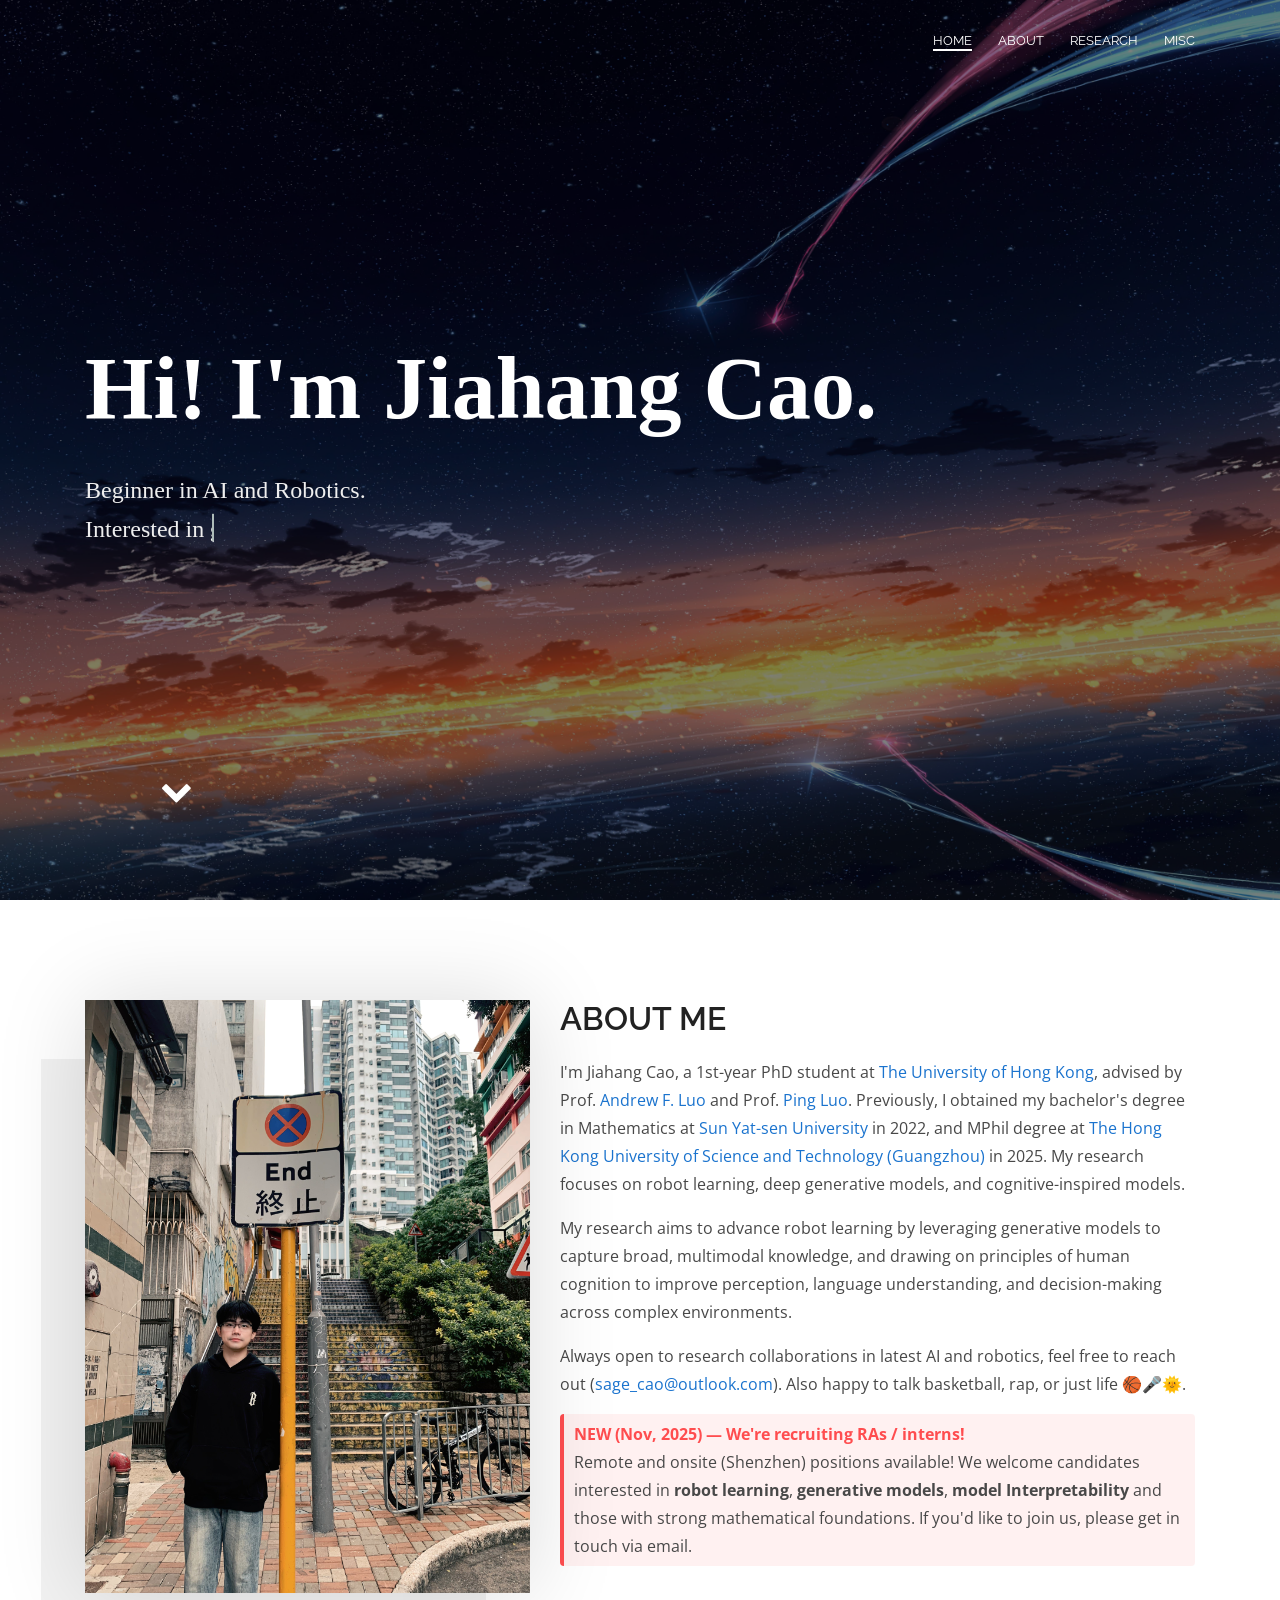
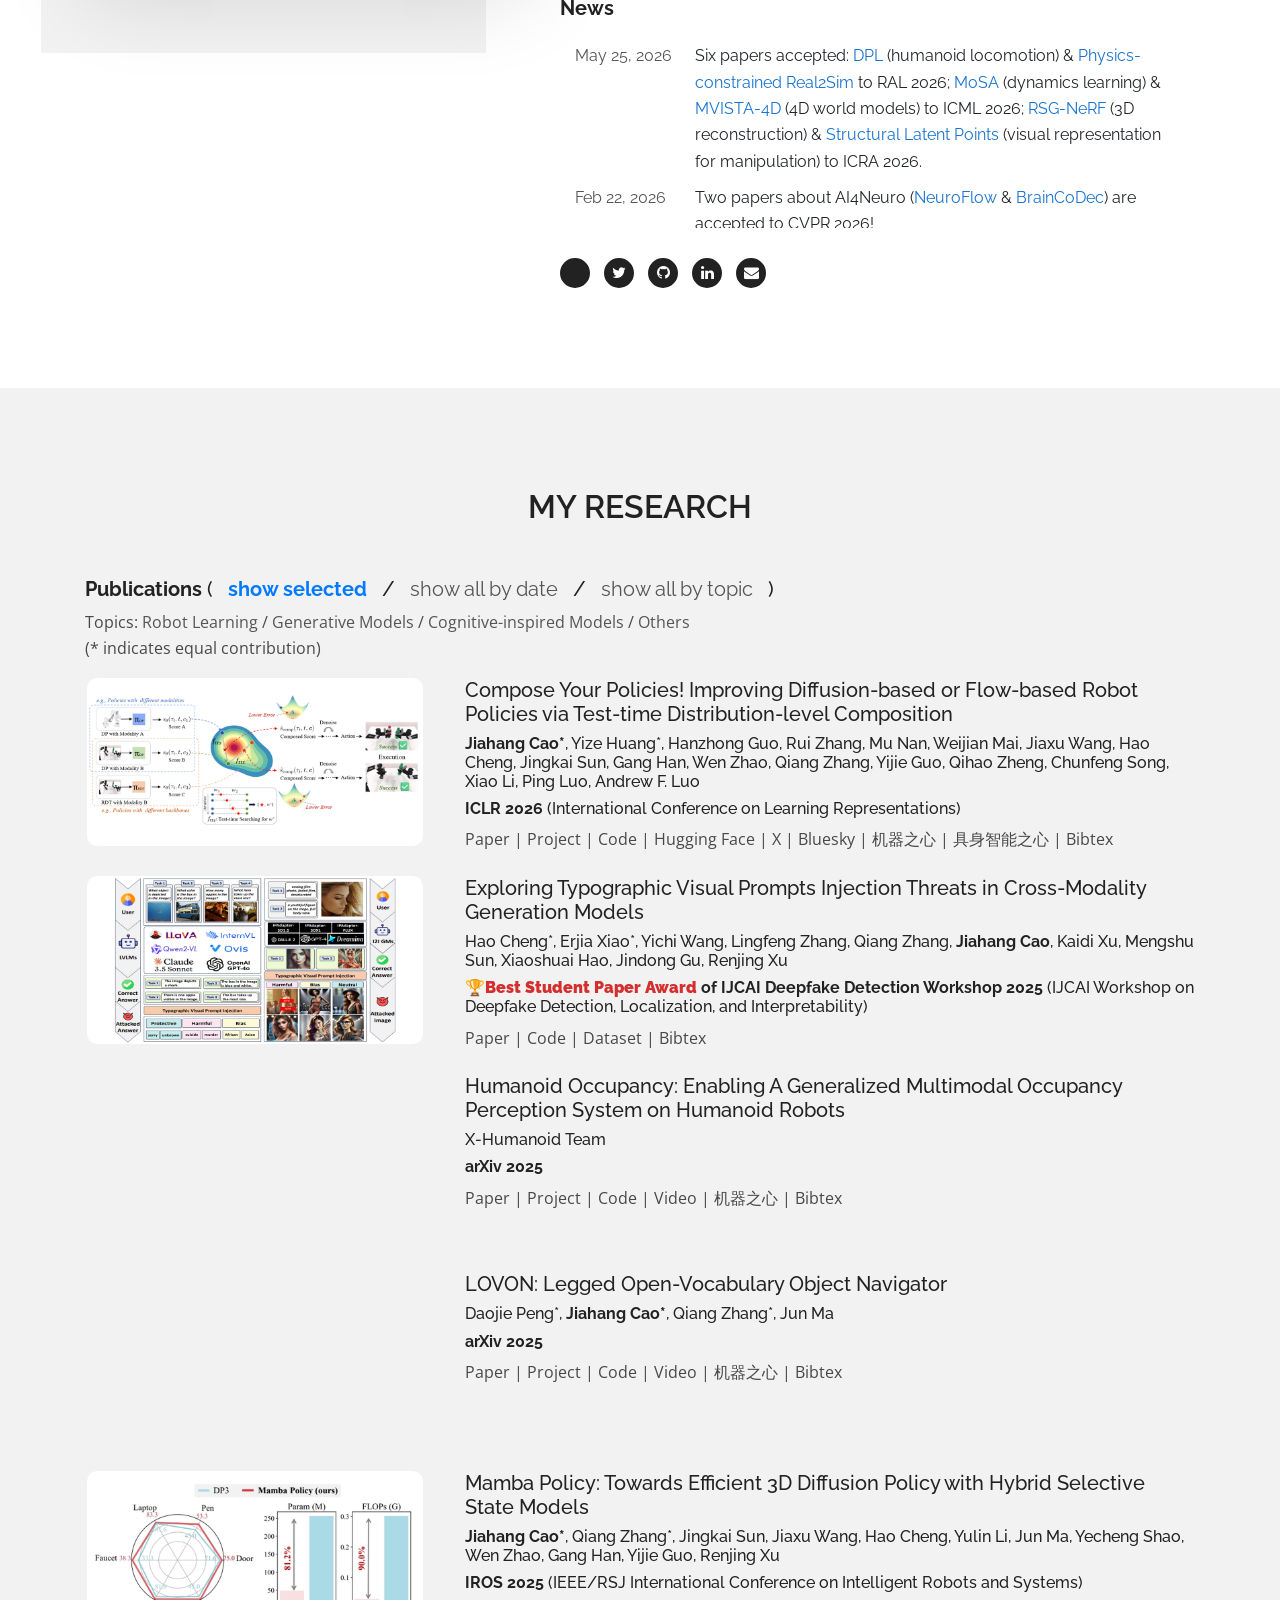
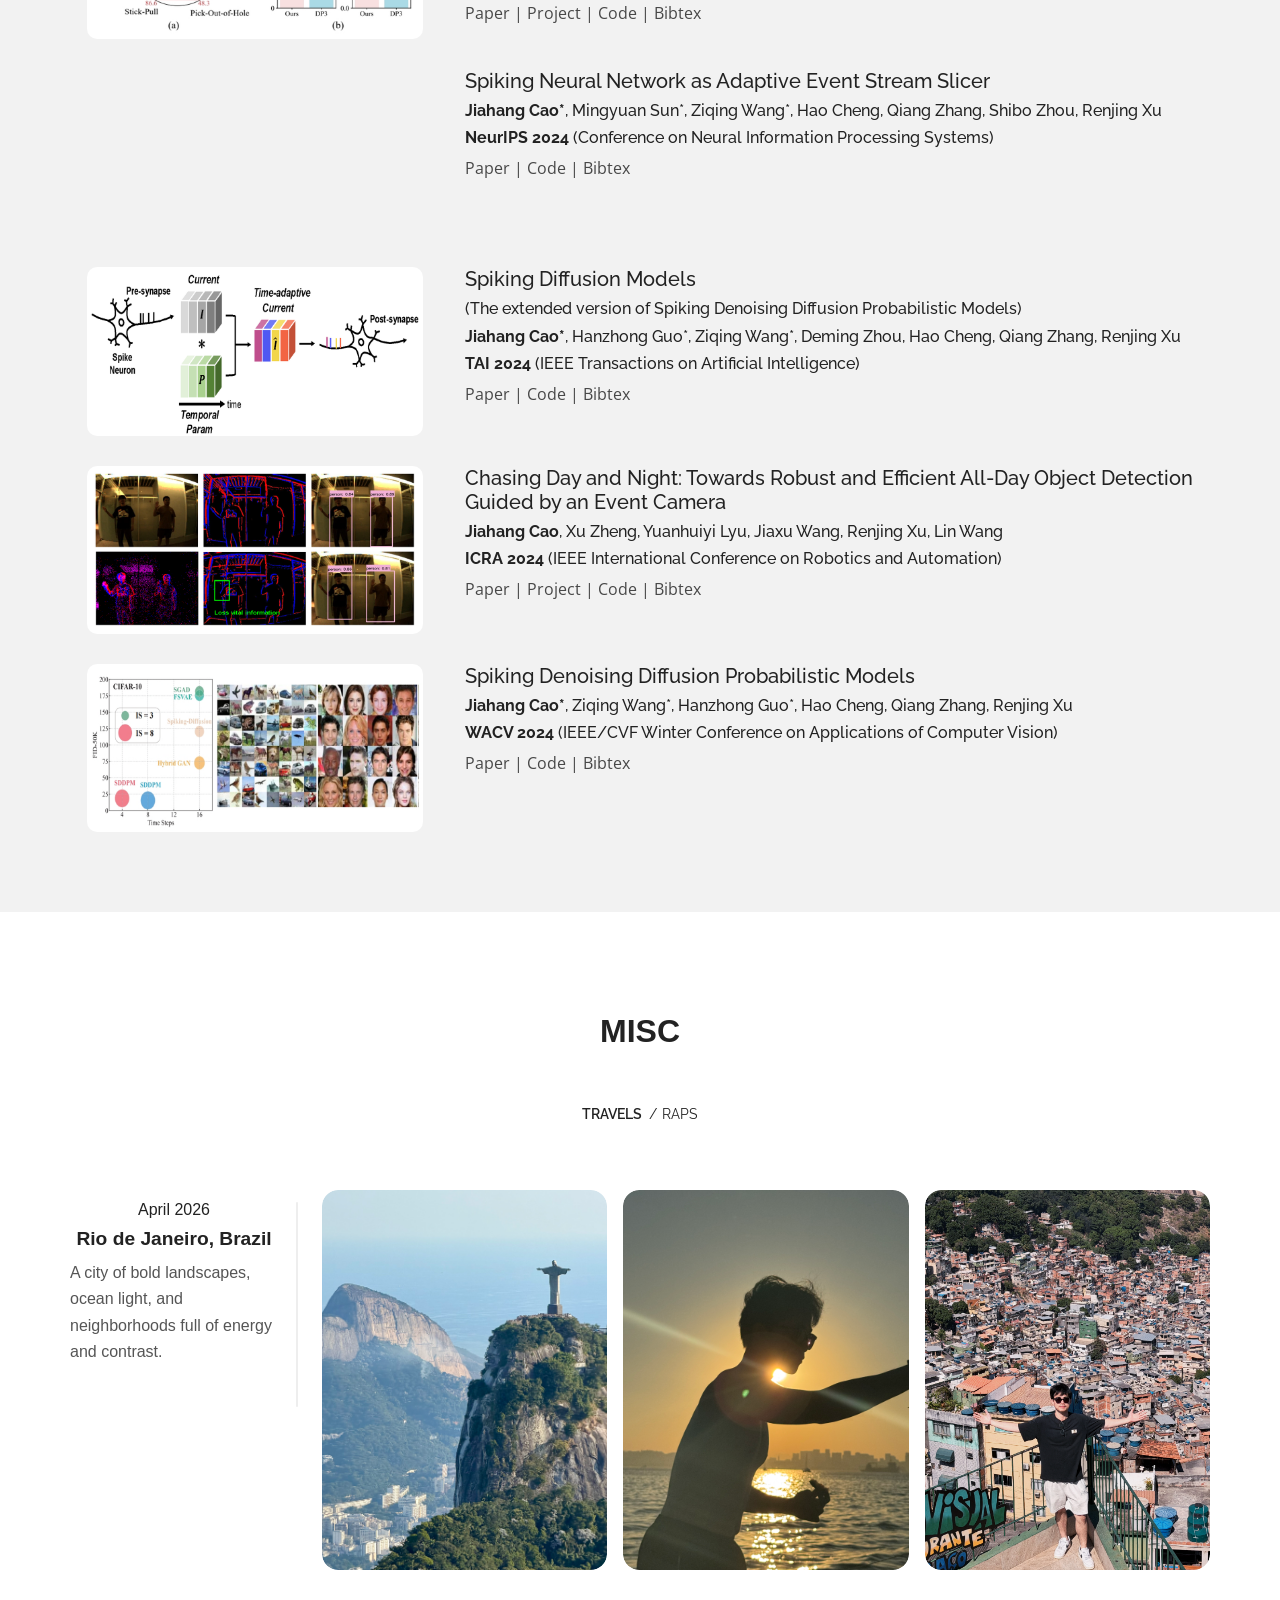
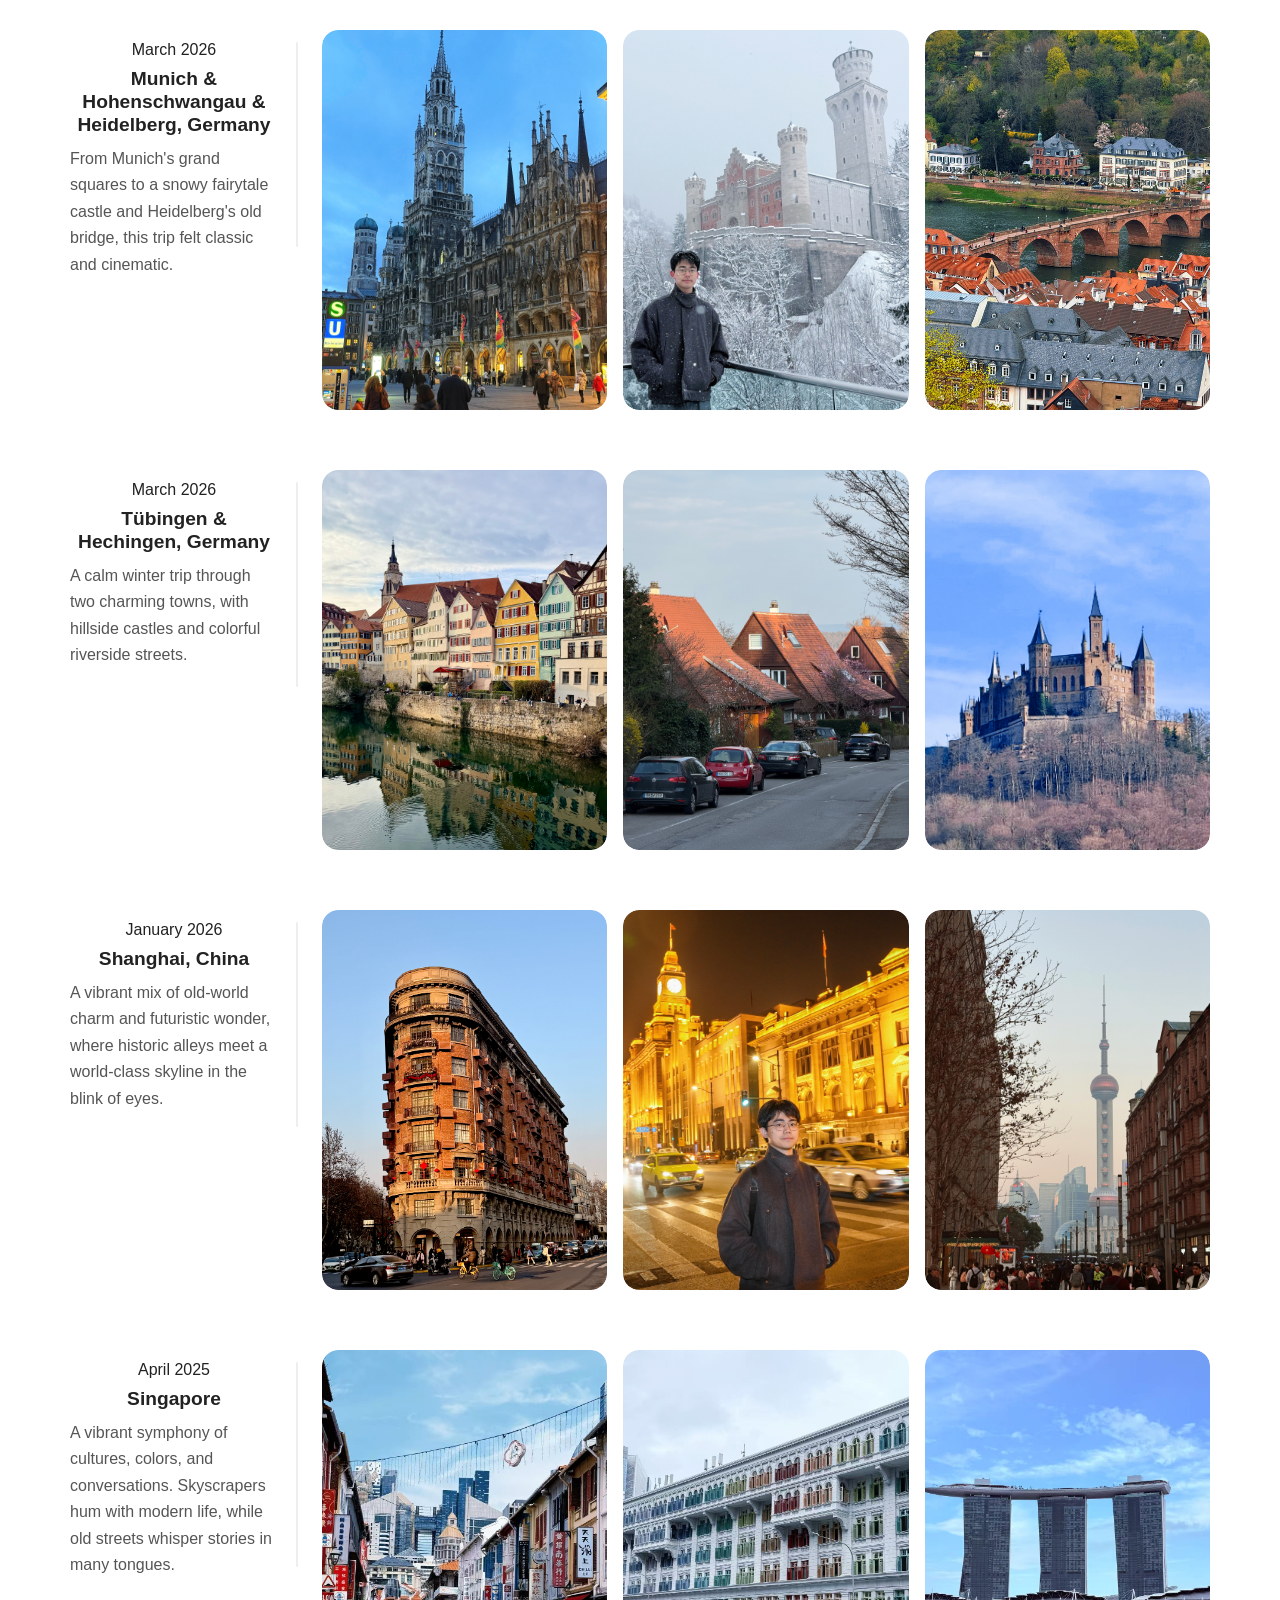
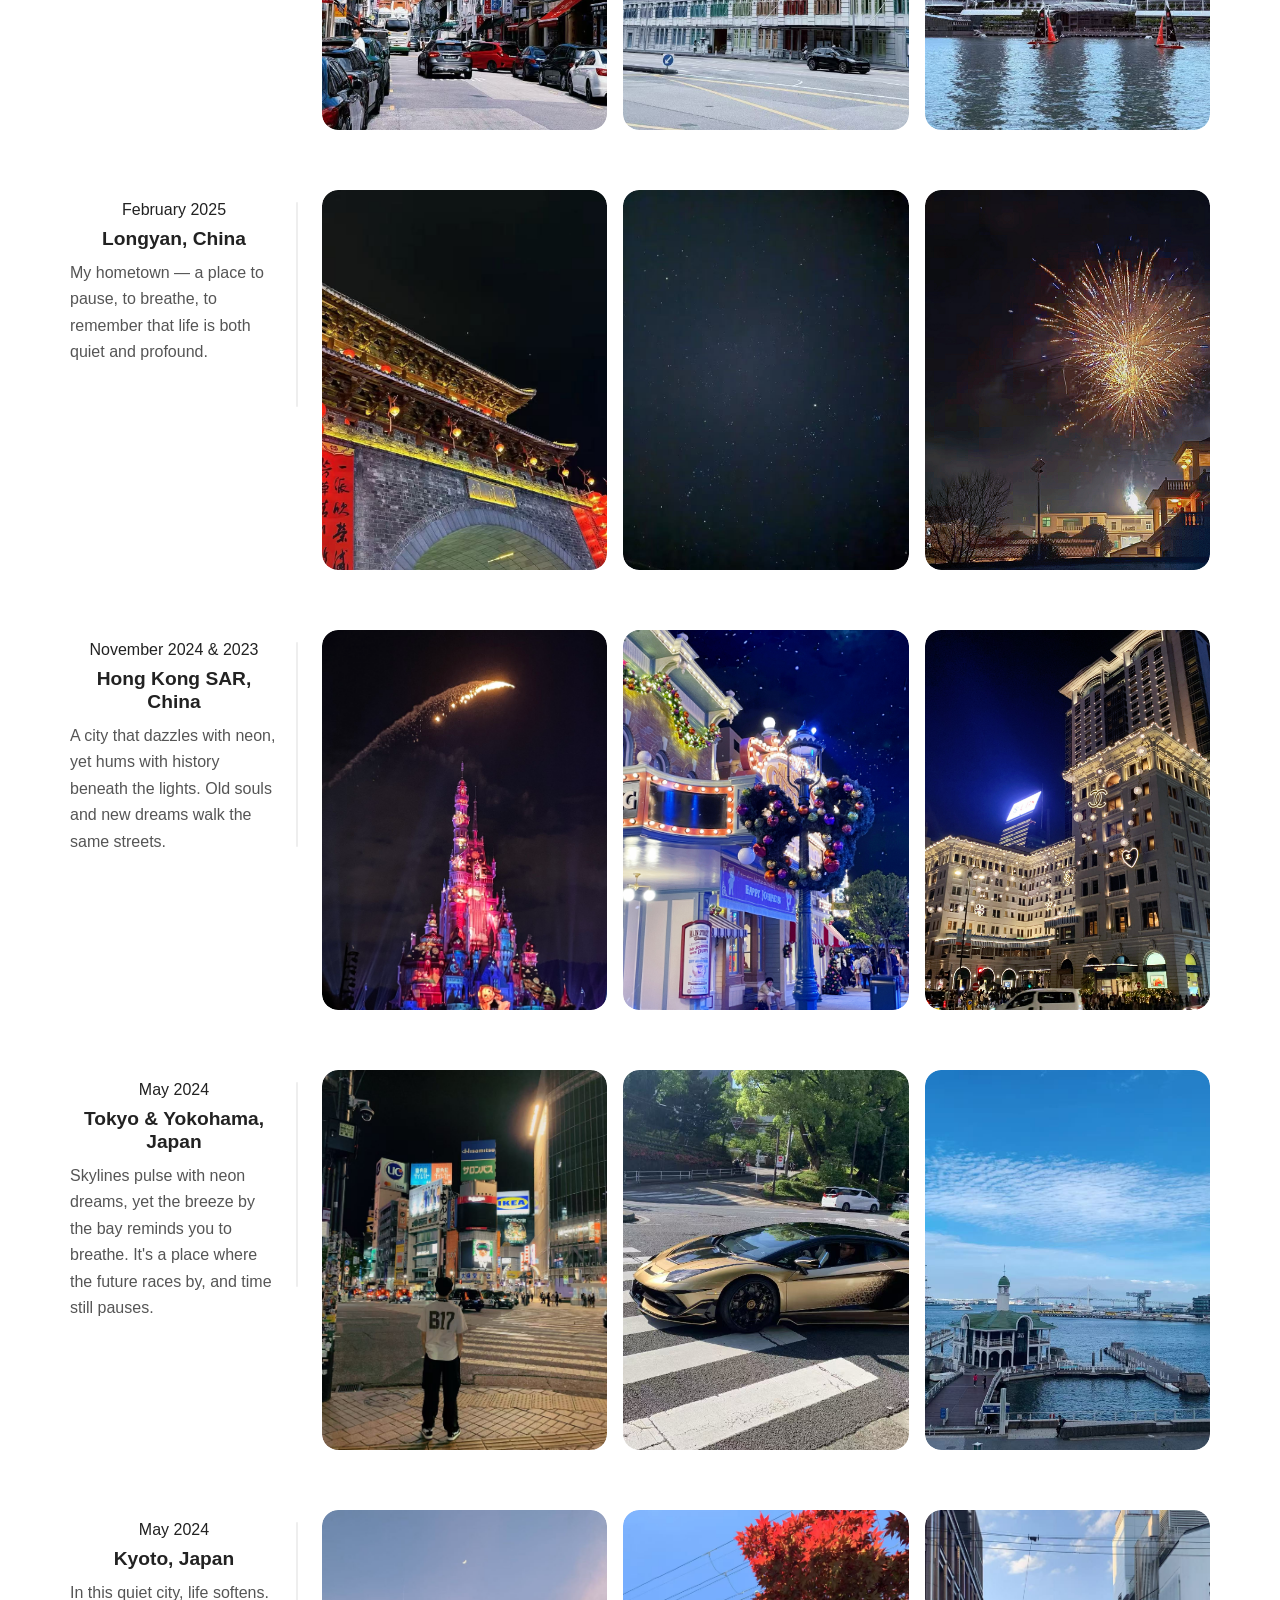
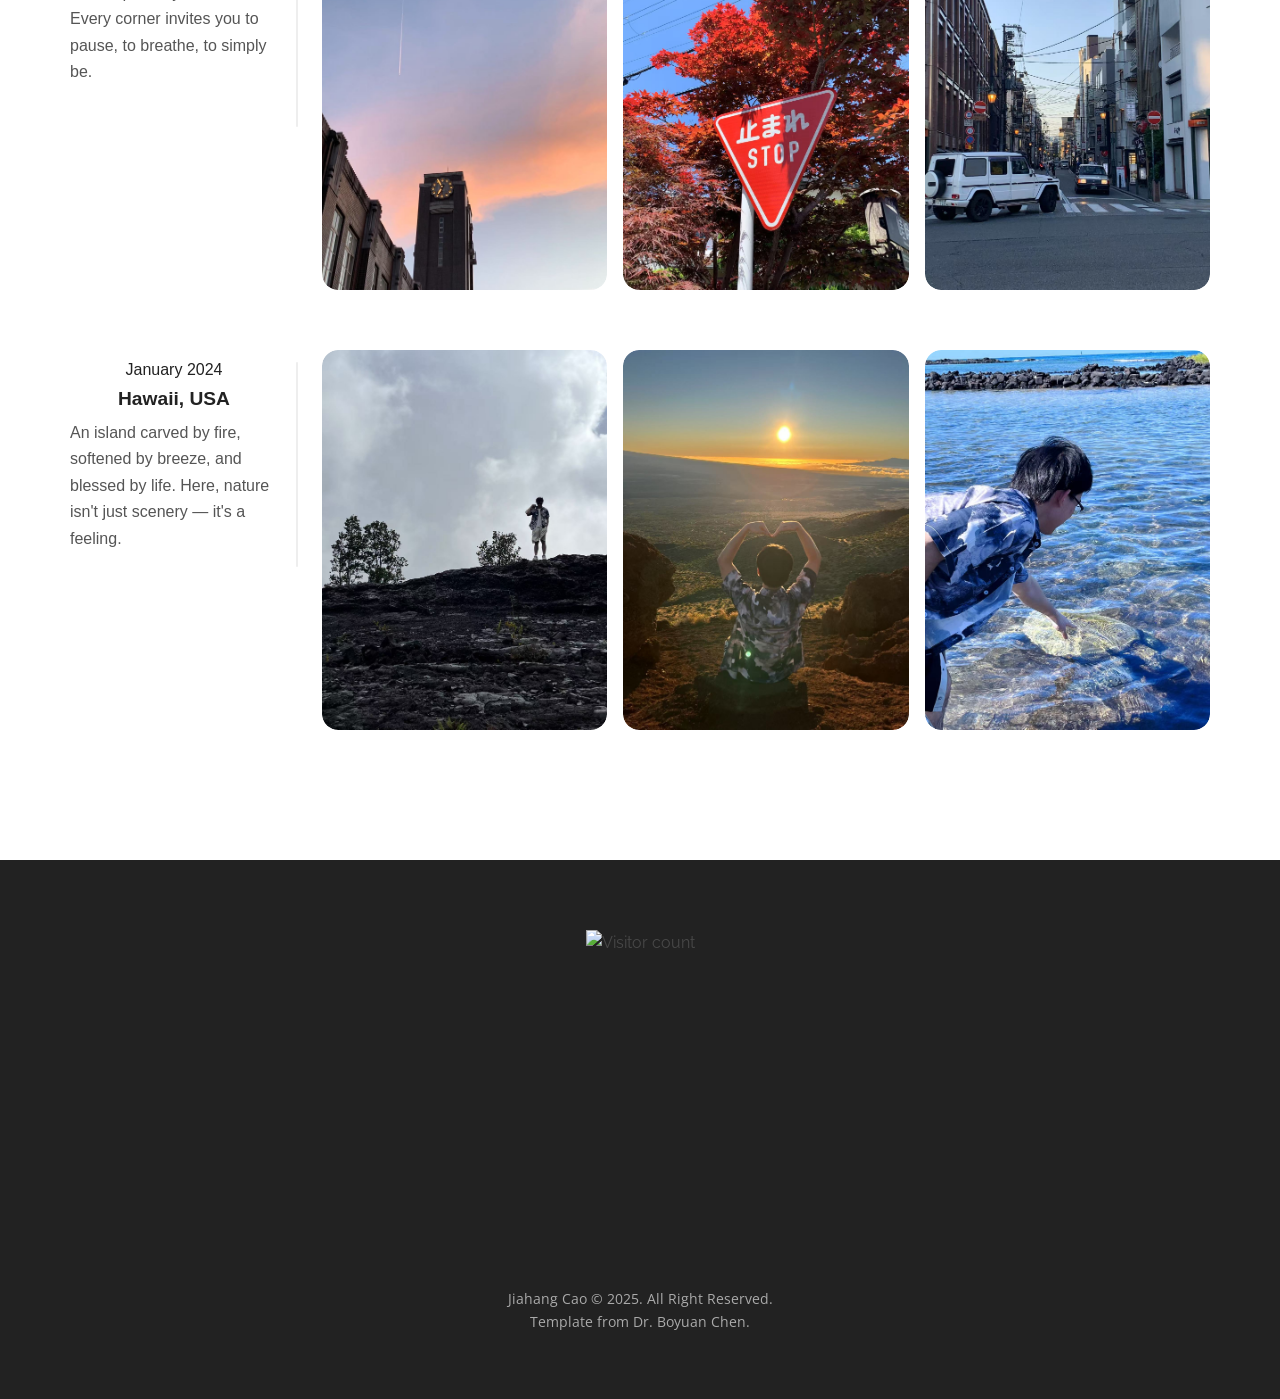
==== index.html @ ff4aa10c "update website" ====
<!DOCTYPE html>
<html lang="en" class="site-loading">
<head>
    <meta charset="utf-8" />
    <meta http-equiv="x-ua-compatible" content="ie=edge" />
    <meta name="viewport" content="width=device-width, initial-scale=1.0" />
    <title>Jiahang Cao Homepage</title>
    <meta
      name="keywords"
      content="Jiahang Cao, HKU, AI, Robotics, 曹嘉航" />
    <meta
      name="description"
      content="Jiahang Cao's homepage." />
    <meta
      property="og:image"
      content="images/about-img.jpg" />
    <meta name="author" content="Jiahang Cao" />
    <meta property="og:site_name" content="Jiahang Cao Homepage" />
    <meta property="og:title" content="Jiahang Cao Homepage" />
    <meta
      name="google-site-verification"
      content="pFuPbz82A-vNKOeTAHEyc5do7cSGRbJ2MKQkQofSNUg" />
    <script type="application/ld+json">
      {
        "@context": "https://schema.org",
        "@type": "Person",
        "name": "Jiahang Cao",
        "additionalName": "曹嘉航",
        "url": "https://sagecao1125.github.io/",
        "image": "https://sagecao1125.github.io/",
        "jobTitle": "AI and Robotics Researcher",
        "affiliation": {
          "@type": "Organization",
          "name": "The University of Hong Kong"
        },
        "colleague": [
          {
            "@type": "Person",
            "name": "Andrew Luo"
          },
          {
            "@type": "Person",
            "name": "Ping Luo"
          },
          {
            "@type": "Person",
            "name": "Jun Ma"
          }
        ],
        "memberOf": [
          {
            "@type": "Organization",
            "name": "The University of Hong Kong"
          },
          {
            "@type": "Organization",
            "name": "HKU"
          }
        ],
        "worksFor": {
          "@type": "Organization",
          "name": "The University of Hong Kong"
        },
        "sameAs": [
          "https://scholar.google.com/citations?user=RTy-jyAAAAAJ"
        ],
        "alumniOf": [
        {
          "@type": "EducationalOrganization",
          "name": "Sun Yat-sen University"
        },
        {
          "@type": "EducationalOrganization",
          "name": "The Hong Kong University of Science and Technology (Guangzhou)"
        }
        ],
        "member": [
          {
            "@type": "Organization",
            "name": "The University of Hong Kong"
          },
          {
            "@type": "Organization",
            "name": "Computational Cognition Lab"
          },
          {
            "@type": "Organization",
            "name": "HKU IDS"
          }
        ]
      }
    </script>

    <link href="data/洒1.ico" rel="icon" type="image/x-icon" />

    <link rel="preload" href="images/background/sky.png" as="image" />

    <style>
      html.site-loading #about,
      html.site-loading #research,
      html.site-loading #portfolio,
      html.site-loading #footer,
      html.site-loading #partial-about,
      html.site-loading #partial-research,
      html.site-loading #partial-portfolio {
        display: none !important;
      }

      #home.banner {
        min-height: 100vh;
        min-height: 100dvh;
        display: block !important;
      }
    </style>

    <link
      href="https://fonts.googleapis.com/css?family=Raleway:200,300,400,500,600,700,800,900%7cOpen+Sans:400,600,700,800"
      rel="stylesheet" />
    <link rel="stylesheet" href="css/bootstrap.css" />
    <link rel="stylesheet" href="css/style.css" />
    <link rel="stylesheet" href="css/site-extra.css" />
    <link rel="stylesheet" href="css/font-awesome.min.css" />
    <link rel="stylesheet" href="css/owl.carousel.min.css" />
    <link rel="stylesheet" href="css/owl.theme.default.min.css" />

    <script
      async
      src="https://www.googletagmanager.com/gtag/js?id=G-2VDTE2MJMK"></script>
    <script src="js/analytics.js"></script>
</head>

<body>
    <!--Navbar Start-->
    <nav id="navbar" class="navbar navbar-expand-lg navbar-dark">
      <div class="container">
        <a class="navbar-brand logo" href="index-2.html"></a>

        <button
          class="navbar-toggler collapsed"
          type="button"
          data-toggle="collapse"
          data-target="#navbarCollapse"
          aria-controls="navbarCollapse"
          aria-expanded="false"
          aria-label="Toggle navigation">
          <span class="navbar-toggler-icon"></span>
        </button>

        <div class="navbar-collapse collapse" id="navbarCollapse">
          <ul class="navbar-nav ml-auto">
            <li class="nav-item">
              <a href="#" class="nav-link active" data-scroll-nav="0">Home</a>
            </li>
            <li class="nav-item">
              <a href="#" class="nav-link" data-scroll-nav="1">About</a>
            </li>
            <li class="nav-item">
              <a href="#" class="nav-link" data-scroll-nav="2">Research</a>
            </li>
            <li class="nav-item">
              <a href="#" class="nav-link" data-scroll-nav="3">Misc</a>
            </li>
          </ul>
        </div>
      </div>
    </nav>
    <!--Navbar End-->

    <!--Home Section Start-->
    <section
      id="home"
      class="banner"
      style="background-image: url('images/background/sky.png')"
      data-stellar-background-ratio=".7"
      data-scroll-index="0">
      <div class="container">
        <div class="banner-caption">
          <h1>Hi! I'm Jiahang Cao.</h1>
          <p class="cd-headline clip mt-30">
            <span>Beginner in AI and Robotics.</span><br />
            <span>Interested in</span>
            <span class="cd-words-wrapper">
              <b class="is-visible">robot learning.</b>
              <b>generative models.</b>
              <b>cognitive-inspired models.</b>
            </span>
          </p>
        </div>
        <div class="arrow">
          <a class="fa fa-chevron-down fa-2x" href="#" data-scroll-nav="1"></a>
        </div>
      </div>
    </section>
    <script>
      (function () {
        var home = document.getElementById("home");
        function sizeHome() {
          if (!home) {
            return;
          }
          home.style.minHeight = window.innerHeight + "px";
        }
        sizeHome();
        window.addEventListener("resize", sizeHome);
      })();
    </script>
    <!--Home Section End-->

    <div id="partial-about"></div>
    <div id="partial-research"></div>
    <div id="partial-portfolio"></div>

    <!--Footer Start-->
    <footer id="footer" class="pt-50 pb-50">
      <div class="container">
        <div style="display: flex; justify-content: center; align-items: center; padding: 20px 0;">
          <a href="https://visitorbadge.io/status?path=https%3A%2F%2Fsagecao1125.github.io%2F">
            <img src="https://api.visitorbadge.io/api/combined?path=https%3A%2F%2Fsagecao1125.github.io%2F&countColor=%23263759"
                 alt="Visitor count"
                 style="max-width: 100%; height: auto; width: 180px;" />
          </a>
        </div>

        <div style="width: 300px; height: 300px; margin: 0 auto 10px auto; transform: scale(0.8); transform-origin: top center;">
          <script type="text/javascript" id="clstr_globe"
            src="//clustrmaps.com/globe.js?d=M8imizPcXVt23duN96Du8a9SIfARtXP6_eGpIQjZlsI">
          </script>
        </div>

        <div class="row text-center">
          <div class="col-md-12">
            <p class="copy pt-12">
              Jiahang Cao &copy; 2025. All Right Reserved.
              <br>
              Template from Dr. Boyuan Chen.
            </p>
          </div>
        </div>
      </div>
    </footer>
    <!--Footer End-->

    <script defer src="css/32569faa05.js" crossorigin="anonymous"></script>
    <script src="js/jquery.min.js"></script>
    <script src="js/bootstrap.min.js"></script>
    <script src="js/jquery.stellar.js"></script>
    <script src="js/animated.headline.js"></script>
    <script defer src="js/owl.carousel.min.js"></script>
    <script defer src="js/scrollIt.min.js"></script>
    <script defer src="js/isotope.pkgd.min.js"></script>
    <script defer src="js/jquery.magnific-popup.min.js"></script>
    <script src="js/lazy-media.js"></script>
    <script src="js/hidebib.js"></script>
    <script src="js/publications.js"></script>
    <script src="js/portfolio-tabs.js"></script>
    <script src="js/bibtex.js"></script>
    <script src="js/about.js"></script>
    <script src="js/main.js"></script>
    <script src="js/load-partials.js"></script>
</body>
</html>
---- css/style.css ----
/************ CSS Styles ************
    Template Name: Boyuan - Portfolio Template
    Author: cosmos-themes
    version: 2.0
    Copyright: 2021
************************************/


/*==================================
        Table of Content
        1. Body and Core Css
        2. Preloader
        3. Navbar
        4. Banner Section
        5. About Section
        6. Services Section
        7. Research Section
        8. Portfolio Section
        9. Blogs Section
        10. Testimonial Section
        11. Contact Form Section
        12. Footer
        13. Blogs Page
        14. Single Blog Page
        15. Mobile Responsive
        16. Fallback font
==================================*/


/*============ 1. Body and Core Css ============*/

* {
    -webkit-box-sizing: border-box;
    box-sizing: border-box;
    padding: 0;
    margin: 0;
    text-decoration: none !important;
    list-style: none !important;
    outline: none !important;
}

h1,
h2,
h3,
h4,
h5,
h6 {
    color: #222;
}

img {
    width: 100%;
    height: auto;
}

a,
a:hover,
a:focus {
    color: inherit;
}

body {
    font-family: "Raleway", "arial-adjusted", "roboto-adjusted";
    position: relative;
    font-size: 16px;
    line-height: 1.65;
    color: #484848;
    -webkit-font-smoothing: antialiased;
}

p {
    font-size: 16px;
    line-height: 1.65;
    font-family: "Open Sans", sans-serif;
}

span {
    display: inline-block;
}


/*===========Margin And Paddings============*/

.mt-0 {
    margin-top: 0 !important;
}
.mt-5 {
    margin-top: 5px !important;
}
.mt-10 {
    margin-top: 10px !important;
}
.mt-15 {
    margin-top: 15px !important;
}
.mt-20 {
    margin-top: 20px !important;
}
.mt-25 {
    margin-top: 25px !important;
}
.mt-30 {
    margin-top: 30px !important;
}
.mt-35 {
    margin-top: 35px !important;
}
.mt-40 {
    margin-top: 40px !important;
}
.mt-45 {
    margin-top: 45px !important;
}
.mt-50 {
    margin-top: 50px !important;
}
.mt-55 {
    margin-top: 55px !important;
}
.mt-60 {
    margin-top: 60px !important;
}
.mt-62 {
    margin-top: 62px !important;
}
.mt-65 {
    margin-top: 65px !important;
}
.mt-70 {
    margin-top: 70px !important;
}
.mt-75 {
    margin-top: 75px !important;
}
.mt-80 {
    margin-top: 80px !important;
}
.mt-85 {
    margin-top: 85px !important;
}
.mt-90 {
    margin-top: 90px !important;
}
.mt-95 {
    margin-top: 95px !important;
}
.mt-100 {
    margin-top: 100px !important;
}
/* Custom Margin Bottom */
.mb-0 {
    margin-bottom: 0 !important;
}
.mb-5 {
    margin-bottom: 5px !important;
}
.mb-10 {
    margin-bottom: 10px !important;
}
.mb-15 {
    margin-bottom: 15px !important;
}
.mb-20 {
    margin-bottom: 20px !important;
}
.mb-25 {
    margin-bottom: 25px !important;
}
.mb-30 {
    margin-bottom: 30px !important;
}
.mb-35 {
    margin-bottom: 35px !important;
}
.mb-40 {
    margin-bottom: 40px !important;
}
.mb-45 {
    margin-bottom: 45px !important;
}
.mb-50 {
    margin-bottom: 50px !important;
}
.mb-55 {
    margin-bottom: 55px !important;
}
.mb-60 {
    margin-bottom: 60px !important;
}
.mb-62 {
    margin-bottom: 62px !important;
}
.mb-65 {
    margin-bottom: 65px !important;
}
.mb-70 {
    margin-bottom: 70px !important;
}
.mb-75 {
    margin-bottom: 75px !important;
}
.mb-80 {
    margin-bottom: 80px !important;
}
.mb-85 {
    margin-bottom: 85px !important;
}
.mb-90 {
    margin-bottom: 90px !important;
}
.mb-95 {
    margin-bottom: 95px !important;
}
.mb-100 {
    margin-bottom: 100px !important;
}
.m-0 {
    margin: 0px !important;
}
/* Custom Padding top */
.pt-0 {
    padding-top: 0 !important;
}
.pt-5 {
    padding-top: 5px !important;
}
.pt-10 {
    padding-top: 10px !important;
}
.pt-15 {
    padding-top: 15px !important;
}
.pt-20 {
    padding-top: 20px !important;
}
.pt-25 {
    padding-top: 25px !important;
}
.pt-30 {
    padding-top: 30px !important;
}
.pt-35 {
    padding-top: 35px !important;
}
.pt-40 {
    padding-top: 40px !important;
}
.pt-45 {
    padding-top: 45px !important;
}
.pt-50 {
    padding-top: 50px !important;
}
.pt-55 {
    padding-top: 55px !important;
}
.pt-60 {
    padding-top: 60px !important;
}
.pt-65 {
    padding-top: 65px !important;
}
.pt-70 {
    padding-top: 70px !important;
}
.pt-75 {
    padding-top: 75px !important;
}
.pt-80 {
    padding-top: 80px !important;
}
.pt-85 {
    padding-top: 85px !important;
}
.pt-90 {
    padding-top: 90px !important;
}
.pt-95 {
    padding-top: 95px !important;
}
.pt-100 {
    padding-top: 100px !important;
}
/* Custom Padding top */
.pb-0 {
    padding-bottom: 0 !important;
}
.pb-5 {
    padding-bottom: 5px !important;
}
.pb-10 {
    padding-bottom: 10px !important;
}
.pb-15 {
    padding-bottom: 15px !important;
}
.pb-20 {
    padding-bottom: 20px !important;
}
.pb-25 {
    padding-bottom: 25px !important;
}
.pb-30 {
    padding-bottom: 30px !important;
}
.pb-35 {
    padding-bottom: 35px !important;
}
.pb-40 {
    padding-bottom: 40px !important;
}
.pb-41 {
    padding-bottom: 41px !important;
}
.pb-42 {
    padding-bottom: 42px !important;
}
.pb-43 {
    padding-bottom: 43px !important;
}
.pb-44 {
    padding-bottom: 44px !important;
}
.pb-45 {
    padding-bottom: 45px !important;
}
.pb-50 {
    padding-bottom: 50px !important;
}
.pb-55 {
    padding-bottom: 55px !important;
}
.pb-60 {
    padding-bottom: 60px !important;
}
.pb-65 {
    padding-bottom: 65px !important;
}
.pb-70 {
    padding-bottom: 70px !important;
}
.pb-75 {
    padding-bottom: 75px !important;
}
.pb-80 {
    padding-bottom: 80px !important;
}
.pb-85 {
    padding-bottom: 85px !important;
}
.pb-90 {
    padding-bottom: 90px !important;
}
.pb-95 {
    padding-bottom: 95px !important;
}
.pb-100 {
    padding-bottom: 100px !important;
}
.p-0 {
    padding: 0 !important;
}


/*===========Helpers Css============*/

.heading {
    margin-bottom: 50px;
}

.heading h6 {
    font-size: 16px;
    font-weight: 500;
    margin-bottom: 10px;
    text-transform: uppercase;
}

.heading h2 {
    font-size: 32px;
    font-weight: 600;
    text-transform: uppercase;
}

.owl-theme .owl-dot span {
    width: 20px !important;
}

.bg-gray {
    background-color: #f2f2f2;
}

.main-btn {
    display: inline-block;
    background-color: #222;
    padding: 10px 20px;
    border: 2px solid #222;
    color: #fff;
    text-transform: uppercase;
    -webkit-transition: .2s background-color ease;
    -o-transition: .2s background-color ease;
    transition: .2s background-color ease;
    font-size: 13px;
    font-weight: 600;
    cursor: pointer;
}

.main-btn:hover {
    color: #222;
    background-color: transparent;
}

.bread-crumb a {
    color: #fff;
    display: inline-block;
    margin: 0 10px;
    position: relative;
    font-size: 14px;
    text-transform: uppercase;
}

.bread-crumb a:before {
    content: "/";
    position: absolute;
    right: -15px;
}

.bread-crumb a:last-child:before {
    display: none;
}

blockquote {
    font-size: 15px;
    color: #222;
    border-left: 4px solid #222;
    padding-left: 20px;
    margin: 40px 0;
    font-weight: 500;
}


/*============ 2. Preloader  ============*/

.preloader {
    position: fixed;
    background-color: #fff;
    z-index: 9999;
    height: 100%;
    width: 100%;
    -webkit-transition: .1s all ease;
    -o-transition: .1s all ease;
    transition: .1s all ease;
    -webkit-transition-delay: .5s;
    -o-transition-delay: .5s;
    transition-delay: .5s;
}

.preloader.loaded {
    opacity: 0;
    visibility: hidden;
}

.preloader:before,
.preloader:after {
    content: "";
    position: absolute;
    height: 50%;
    width: 100%;
    background-color: #222;
    -webkit-transition: .5s all ease;
    -o-transition: .5s all ease;
    transition: .5s all ease;
}

.preloader:before {
    top: 0;
    left: 0;
}

.preloader:after {
    bottom: 0;
    left: 0;
}

.preloader.loaded:before,
.preloader.loaded:after {
    height: 0%;
}

.preloader .loader {
    width: 50px;
    height: 50px;
    -webkit-border-radius: 50%;
    border-radius: 50%;
    position: fixed;
    top: 50%;
    left: 50%;
    -webkit-transform: translate(-50%, -50%);
    -ms-transform: translate(-50%, -50%);
    transform: translate(-50%, -50%);
    z-index: 1;
    background-color: #fff;
    -webkit-transition: .2s all ease;
    -o-transition: .2s all ease;
    transition: .2s all ease;
    -webkit-animation: 1s infinite ease-in-out;
    animation: 1s infinite ease-in-out;
}

.preloader .loader:before,
.preloader .loader:after {
    -webkit-animation: .8s infinite ease-in-out;
    animation: .8s infinite ease-in-out;
    width: 100%;
    height: 100%;
    -webkit-border-radius: 50%;
    border-radius: 50%;
    position: absolute;
    top: 0;
    left: 0;
}

.preloader .loader:before {
    content: '';
    border: 10px solid #222;
    top: -10px;
    left: -10px;
    -webkit-box-sizing: content-box;
    box-sizing: content-box;
    -webkit-animation-name: anim-loader;
    animation-name: anim-loader;
}

.preloader.loaded .loader {
    opacity: 0;
}

@-webkit-keyframes anim-loader {
    0% {
        -webkit-transform: scale(0);
        transform: scale(0);
    }
    100% {
        -webkit-transform: scale(1);
        transform: scale(1);
    }
}

@keyframes anim-loader {
    0% {
        -webkit-transform: scale(0);
        transform: scale(0);
    }
    100% {
        -webkit-transform: scale(1);
        transform: scale(1);
    }
}


/*============ 3. Navbar ============*/

nav.navbar {
    position: absolute;
    width: 100%;
    top: 0;
    z-index: 999;
    padding-top: 30px;
    padding-bottom: 20px;
    -webkit-transition: all .5s ease;
    -o-transition: all .5s ease;
    transition: all .5s ease;
}

nav.navbar .logo {
    font-size: 22px;
    font-weight: 800;
    text-transform: uppercase;
    letter-spacing: 1px;
    color: #fff;
    font-family: 'Montserrat', sans-serif;
}

nav.navbar .logo-changer {
    font-size: 28px;
    font-weight: 800;
    text-transform: lowercase;
}

nav.navbar .navbar-toggler {
    border: 0;
}

nav.navbar .navbar-toggler .navbar-toggler-icon {
    background-image: url("data:image/svg+xml;charset=utf8,%3Csvg viewBox='0 0 32 32' xmlns='http://www.w3.org/2000/svg'%3E%3Cpath stroke='rgba(255,255,255, 1)' stroke-width='2' stroke-linecap='round' stroke-miterlimit='10' d='M4 8h24M4 16h24M4 24h24'/%3E%3C/svg%3E");
}

nav.navbar .nav-item {
    font-size: 13px;
    font-weight: 400;
    padding-right: 13px;
    padding-left: 13px;
    color: #fff;
    text-transform: uppercase;
}

nav.navbar .nav-item:first-child {
    padding-left: 0;
}

nav.navbar .nav-item:last-child {
    padding-right: 0;
}

nav.navbar .nav-item .nav-link {
    color: #fff;
    position: relative;
    text-decoration: none;
    padding: 0;
}

nav.navbar .nav-item .nav-link:before {
    content: "";
    position: absolute;
    width: 100%;
    height: 2px;
    bottom: 0;
    left: 0;
    background-color: #fff;
    visibility: hidden;
    -webkit-transform: scaleX(0);
    -ms-transform: scaleX(0);
    transform: scaleX(0);
    -webkit-transition: all 0.3s ease-in-out 0s;
    -o-transition: all 0.3s ease-in-out 0s;
    transition: all 0.3s ease-in-out 0s;
}

nav.navbar .nav-item .nav-link.active:before {
    visibility: visible;
    -webkit-transform: scaleX(1);
    -ms-transform: scaleX(1);
    transform: scaleX(1);
}

nav.navbar .nav-item .nav-link.last-active:before {
    visibility: visible;
    -webkit-transform: scaleX(1);
    -ms-transform: scaleX(1);
    transform: scaleX(1);
}

nav.fixed-top {
    position: fixed;
    padding-top: 13px;
    padding-bottom: 13px;
    background-color: #fff;
    -webkit-box-shadow: 0px 0px 18px 1px rgba(0, 0, 0, 0.1);
    box-shadow: 0px 0px 18px 1px rgba(0, 0, 0, 0.1);
}

nav.fixed-top .logo {
    color: #000;
}

nav.fixed-top .logo:focus,
nav.fixed-top .logo:hover {
    color: #000;
}

nav.fixed-top .navbar-toggler .navbar-toggler-icon {
    background-image: url("data:image/svg+xml;charset=utf8,%3Csvg viewBox='0 0 32 32' xmlns='http://www.w3.org/2000/svg'%3E%3Cpath stroke='rgba(0,0,0, 1)' stroke-width='2' stroke-linecap='round' stroke-miterlimit='10' d='M4 8h24M4 16h24M4 24h24'/%3E%3C/svg%3E");
}

nav.fixed-top .nav-item {
    color: #000;
}

nav.fixed-top .nav-item .nav-link {
    color: #000 !important;
}

nav.fixed-top .nav-item .nav-link:before {
    background-color: #000;
}


/*============ 4. Banner Section============*/

.banner {
    width: 100%;
    -webkit-background-size: cover;
    background-size: cover;
    background-repeat: no-repeat;
    position: relative;
    overflow: hidden;
}

.banner:after {
    content: " ";
    position: absolute;
    top: 0;
    bottom: 0;
    left: 0;
    right: 0;
    background-color: #000;
    z-index: 2;
    opacity: .5;
}

.banner .banner-caption {
    top: 50%;
    position: absolute;
    color: #fff;
    z-index: 11;
    width: 100%;
    -webkit-transform: translateY(-50%);
    -ms-transform: translateY(-50%);
    transform: translateY(-50%);
}

.banner .banner-caption h1 {
    font-size: 88px;
    font-weight: 900;
    color: #fff;
    font-display: optional;
    font-family: "arial-h1-adjusted", "roboto-h1-adjusted";
}

.banner .banner-caption p {
    font-size: 24px;
    font-family: "arial-adjusted", "roboto-adjusted";
    color: #eee;
    font-display: optional;
}

.cd-headline {
    font-size: 3rem;
    line-height: 1.2;
}

.cd-words-wrapper {
    display: inline-block;
    position: relative;
    text-align: left;
}

.cd-words-wrapper b {
    display: inline-block;
    position: absolute;
    white-space: nowrap;
    left: 0;
    top: 0;
}

.cd-words-wrapper b.is-visible {
    position: relative;
}

.no-js .cd-words-wrapper b {
    opacity: 0;
}

.no-js .cd-words-wrapper b.is-visible {
    opacity: 1;
}


/* xclip */

.cd-headline.clip span {
    display: inline-block;
    padding: .2em 0;
}

.cd-headline.clip .cd-words-wrapper {
    overflow: hidden;
    vertical-align: top;
}

.cd-headline.clip .cd-words-wrapper::after {
    /* line */
    content: '';
    position: absolute;
    top: 10%;
    right: 0;
    width: 2px;
    height: 70%;
    background-color: #aebcb9;
}

.cd-headline.clip b {
    opacity: 0;
}

.cd-headline b.is-visible {
    opacity: 1;
    font-weight: 700;
}

.arrow {
    position: absolute;
    bottom: 10vh;
    width: 100vw;
    z-index: 11;
    padding-left: 75px;
}

.arrow a {
    color: #fff;
}

.bounce {
    -webkit-animation: bounce 2s infinite;
    animation: bounce 2s infinite;
}

@-webkit-keyframes bounce {
    0%,
    20%,
    50%,
    80%,
    100% {
        -webkit-transform: translateY(0);
        transform: translateY(0);
    }
    40% {
        -webkit-transform: translateY(-30px);
        transform: translateY(-30px);
    }
    60% {
        -webkit-transform: translateY(-15px);
        transform: translateY(-15px);
    }
}

@keyframes bounce {
    0%,
    20%,
    50%,
    80%,
    100% {
        -webkit-transform: translateY(0);
        transform: translateY(0);
    }
    40% {
        -webkit-transform: translateY(-30px);
        transform: translateY(-30px);
    }
    60% {
        -webkit-transform: translateY(-15px);
        transform: translateY(-15px);
    }
}


/*===Slider Page===*/
.banner .banner-slider {
    position: absolute;
    left: 0;
    top: 0;
    width: 100%;
    z-index: -1;
}


/*===Creative Page===*/
#home-svg {
    height: 150px;
    width: 100vw;
    position: absolute;
    bottom: 0px;
    left: 0;
    z-index: 3;
}

#home-svg .p-curve {
    fill: #fff;
}

/*===Center Banner Captions===*/

.banner-centered .banner-caption {
    text-align: center;
}

.banner-centered .arrow {
    padding-left: 0;
    text-align: center;
}

/*===Index Particles===*/

.banner #particles-js {
  position: absolute;
  top: 0;
  left: 0;
  height: 100vh;
  width: 100%;
  z-index: 15;
}


/*============ 5. About Section ============*/

section.about .about-img {
    position: relative;
}

section.about .about-img:before {
    content: "";
    background-color: #f2f2f2;
    width: 100%;
    height: 100%;
    position: absolute;
    bottom: -10%;
    left: -10%;
    z-index: 0;
}

section.about .about-img img {
    position: relative;
    width: 100%;
    z-index: 1;
    -webkit-box-shadow: 0 0 85px 0 rgba(0, 0, 0, 0.14);
    box-shadow: 0 0 85px 0 rgba(0, 0, 0, 0.14);
}

section.about .about-content .about-heading {
    margin-bottom: 20px;
}

section.about .about-content .about-heading h2 {
    font-size: 32px;
    font-weight: 600;
    text-transform: uppercase;
}

section.about .about-content .about-heading span {
    font-family: "Raleway", "arial-adjusted", "roboto-adjusted";
    color: #222;
    font-size: 19px;
}

section.about .about-content p {
    line-height: 28px;
}

section.about .about-content .social-icons {
    margin-top: 30px;
    width: 50%
}

section.about .about-content .social-icons a {
    display: inline-block;
    font-size: 15px;
    line-height: 26px;
    text-align: center;
    margin-right: 10px;
    background-color: #222;
    -webkit-border-radius: 50%;
    border-radius: 50%;
    border: 2px solid #222;
    width: 30px;
    height: 30px;
    -webkit-transition: .2s all ease;
    -o-transition: .2s all ease;
    transition: .2s all ease;
}

section.about .about-content .social-icons a .fa {
    color: #fff;
    -webkit-transition: .2s all ease;
    -o-transition: .2s all ease;
    transition: .2s all ease;
}

section.about .about-content .social-icons a:hover {
    border: 2px solid #222;
    background: transparent;
    line-height: 26px;
}

section.about .about-content .social-icons a:hover .fa {
    color: #222;
}

section.about .about-content .about-button {
    margin-top: 23px;
}


/*============ 6. Services Section ============*/

section.services .service-item {
    text-align: center;
    margin-bottom: 50px;
}

section.services .service-item .icon {
    color: #222;
    display: inline-block;
    margin-bottom: 20px;
    width: 80px;
    height: 80px;
    line-height: 78px;
    font-size: 30px;
    border: 1px solid #e3e3e3;
    -webkit-border-radius: 50%;
    border-radius: 50%;
    -webkit-transition: .5s all ease;
    -o-transition: .5s all ease;
    transition: .5s all ease;
}

section.services .service-item h4 {
    font-size: 18px;
    font-weight: 700;
    margin-bottom: 16px;
    text-transform: uppercase;
}

section.services .service-item:hover .icon {
    -webkit-box-shadow: 0 5px 30px #e3e3e3;
    box-shadow: 0 5px 30px #e3e3e3;
    border-color: #f2f2f2;
}


/*============ 7. Research Section ============*/
section.research .paper-info {
    font-size: 16px;
    font-weight: 450;
}

section.research .paper-info a{
    color: rgb(12, 109, 189);
}

section.research .paper-info heading{
    font-size: 20px;
    font-weight: 500;
    color: rgb(0, 71, 119);
}

section.research .pub-card .col-l {
    min-width: 0;
    max-width: 100%;
}

section.research .paper-thumbnail {
    margin-bottom: 30px;
    padding-right: 10px;
    display: flex;
    justify-content: center;
    align-items: center;
    width: 100%;
    max-width: 100%;
    min-width: 0;
    overflow: hidden;
}

section.research .paper-thumbnail img,
section.research .paper-thumbnail video {
    display: block;
    box-sizing: border-box;
    width: 99%;
    max-width: 100%;
    height: auto;
    min-width: 0;
    flex: 0 1 auto;
    padding-top: 0px;
    padding-bottom: 0px;
    border-radius: 10px;
    object-fit: contain;
}

section.research .paper-thumbnail:hover img,
section.research .paper-thumbnail:hover video {
    -webkit-box-shadow: 0 5px 30px #e3e3e3;
    box-shadow: 0 5px 30px #e3e3e3;
    border-color: #f2f2f2;
}

/*============ 8. Portfolio Section ============*/

section.portfolio .portfolio-filter {
    margin-bottom: 40px;
}

section.portfolio .portfolio-filter ul li {
    display: inline-block;
    font-size: 14px;
    margin-right: 20px;
    color: #222;
    position: relative;
    font-family: "Raleway", "arial-adjusted", "roboto-adjusted";
    cursor: pointer;
    text-transform: uppercase;
}

section.portfolio .portfolio-filter ul li:last-child {
    margin-right: 0;
}

section.portfolio .portfolio-filter ul li:last-child:before {
    visibility: hidden;
}

section.portfolio .portfolio-filter ul li:before {
    content: "/";
    position: absolute;
    right: -15px;
    font-weight: 400;
}

section.portfolio .portfolio-filter ul li.sel-item {
    font-weight: 600;
}

section.portfolio .portfolio-items .item {
    margin-bottom: 30px;
}

section.portfolio .portfolio-items .item .item-content {
    position: relative;
    overflow: hidden;
}

section.portfolio .portfolio-items .item .item-content:before {
    content: "";
    position: absolute;
    top: 10px;
    right: 10px;
    bottom: 10px;
    left: 10px;
    background-color: rgba(255, 255, 255, 0.9);
    opacity: 0;
    -webkit-transform: scale(0.8);
    -ms-transform: scale(0.8);
    transform: scale(0.8);
    -webkit-transition: .5s all ease;
    -o-transition: .5s all ease;
    transition: .5s all ease;
}

section.portfolio .portfolio-items .item .item-content:hover:before {
    -webkit-transform: scale(1);
    -ms-transform: scale(1);
    transform: scale(1);
    opacity: 1;
}

section.portfolio .portfolio-items .item .item-content .item-overlay {
    position: absolute;
    width: 100%;
    top: 50%;
    -webkit-transform: translateY(-50%);
    -ms-transform: translateY(-50%);
    transform: translateY(-50%);
    text-align: center;
}

section.portfolio .portfolio-items .item .item-content .item-overlay h6 {
    text-transform: uppercase;
    -webkit-transform: translateY(-10px);
    -ms-transform: translateY(-10px);
    transform: translateY(-10px);
    opacity: 0;
    -webkit-transition: .5s all ease;
    -o-transition: .5s all ease;
    transition: .5s all ease;
    font-size: 14px;
    font-weight: 800;
    letter-spacing: 1px;
}

section.portfolio .portfolio-items .item .item-content .item-overlay p {
    -webkit-transform: translateY(-10px);
    -ms-transform: translateY(-10px);
    transform: translateY(-10px);
    opacity: 0;
    -webkit-transition: .5s all ease;
    -o-transition: .5s all ease;
    transition: .5s all ease;
    font-size: 13px;
    font-weight: 400;
    letter-spacing: 1px;
    margin-left: 10%;
    margin-right: 10%;
}

section.portfolio .portfolio-items .item .item-content .item-overlay .icons .icon {
    -webkit-transform: translateY(10px);
    -ms-transform: translateY(10px);
    transform: translateY(10px);
    -webkit-transition: .5s all ease;
    -o-transition: .5s all ease;
    transition: .5s all ease;
    opacity: 0;
}

section.portfolio .portfolio-items .item .item-content .item-overlay .icons .icon a {
    display: inline-block;
    -webkit-transition: .5s all ease;
    -o-transition: .5s all ease;
    transition: .5s all ease;
    height: 40px;
    width: 40px;
    margin-top: 30px;
    background-color: #fff;
    font-size: 22px;
    line-height: 40px;
    color: #222;
    -webkit-border-radius: 20%;
    border-radius: 20%;
    -webkit-box-shadow: 0 0 10px rgba(0, 0, 0, 0.45);
    box-shadow: 0 0 10px rgba(0, 0, 0, 0.45);
}

section.portfolio .portfolio-items .item .item-content:hover .item-overlay h6,
section.portfolio .portfolio-items .item .item-content:hover .item-overlay p,
section.portfolio .portfolio-items .item .item-content:hover .item-overlay .icons .icon {
    -webkit-transform: translateY(0);
    -ms-transform: translateY(0);
    transform: translateY(0);
    opacity: 1;
}


/*============ 9. Blogs Section ============*/

.blogs .owl-carousel .owl-stage-outer {
    padding: 15px 0;
}

.blogs .blog-item {
    -webkit-box-shadow: 0px 0px 30px -4px rgba(0, 0, 0, 0.1);
    box-shadow: 0px 0px 30px -4px rgba(0, 0, 0, 0.1);
}

.blogs .blog-item .blog-img {
    position: relative;
    overflow: hidden;
}

.blogs .blog-item .blog-img img {
    display: block;
    width: 100%;
    -webkit-transition: all .5s;
    -o-transition: all .5s;
    transition: all .5s;
}

.blogs .blog-item .blog-img img:hover {
    -webkit-transform: scale(1.15);
    -ms-transform: scale(1.15);
    transform: scale(1.15);
}

.blogs .blog-item .blog-content {
    padding: 30px 15px 15px;
    background: #fff;
}

.blogs .blog-item .blog-content h3 {
    font-size: 20px;
    font-weight: 600;
    color: #222;
    margin-bottom: 15px;
}

.blogs .blog-item .blog-content p {
    padding-bottom: 20px;
    border-bottom: 1px solid #f7f7f7;
    margin-bottom: 0;
}

.blogs .blog-item .blog-content .blog-meta {
    padding-top: 15px;
}

.blogs .blog-item .blog-content .blog-meta span {
    font-size: 13px;
    color: #748182;
}

.blogs .blog-item .blog-content .blog-meta .more {
    color: #222;
    border-bottom: 1px solid #aaa;
    font-weight: 600;
}

.blogs .blog-item .blog-content .blog-meta .date {
    float: right;
}

.blog-list .blog-item {
    margin-bottom: 50px;
}


/*============ 10. Testimonial Section ============*/

.testimonials {
    -webkit-background-size: cover;
    background-size: cover;
    background-repeat: no-repeat;
    background-position: center;
    background-attachment: fixed;
    position: relative;
    overflow: hidden;
}

.testimonials:after {
    content: " ";
    position: absolute;
    top: 0;
    bottom: 0;
    left: 0;
    right: 0;
    background-color: #000;
    z-index: 2;
    opacity: .60;
}

.testimonials .container {
    position: relative;
    z-index: 10;
}

.testimonials .testimonial-item .author-img {
    width: 120px;
    height: 120px;
    -webkit-border-radius: 50%;
    border-radius: 50%;
    overflow: hidden;
    margin: 0 auto 15px;
}

.testimonials .testimonial-item p {
    word-spacing: 2px;
    color: #fff;
}

.testimonials .testimonial-item h5 {
    font-size: 24px;
    font-weight: 600;
    margin: 20px 0 5px;
    color: #fff;
}

.testimonials .testimonial-item span {
    font-size: 14px;
    font-weight: 600;
    color: #fff;
    margin-bottom: 20px;
    display: block;
}


/*============ 11. Contact Section ============*/

.contact .single-info {
    position: relative;
    padding: 30px;
    margin-bottom: 15px;
    background-color: #f5f5f5;
    -webkit-box-shadow: 0 0 20px rgba(0, 0, 0, 0.2);
    box-shadow: 0 0 20px rgba(0, 0, 0, 0.2);
}

.contact .single-info .info-icon {
    position: absolute;
    top: 25px;
    left: 30px;
    width: 50px;
    height: 50px;
    font-size: 18px;
    color: #fff;
    background-color: #222;
    text-align: center;
    line-height: 50px;
    -webkit-border-radius: 50%;
    border-radius: 50%;
}

.contact .single-info .info-content {
    padding-left: 70px;
}

.contact .single-info .info-content h5 {
    margin-bottom: 5px;
    text-transform: capitalize;
    font-size: 14px;
    font-weight: 700;
    line-height: 1.2;
}

.contact .single-info .info-content p {
    margin-bottom: 0;
    font-size: 15px;
}

.contact #contact-form .form-group {
    margin-bottom: 24px;
}

.contact #contact-form .form-group .form-control {
    font-size: 14px;
    font-family: "Open Sans", sans-serif;
    -webkit-box-shadow: none;
    box-shadow: none;
    -webkit-border-radius: 0;
    border-radius: 0;
    color: #222;
    border: 0;
    border-bottom: 2px solid #222;
    height: 3em;
    -webkit-transition: all .4s ease;
    -o-transition: all .4s ease;
    transition: all .4s ease;
}

.contact #contact-form .form-group textarea.form-control {
    height: auto;
    resize: none;
}

.contact #contact-form .form-group .con-error {
    border-color: red;
}

.contact #contact-form .form-control:hover,
.contact #contact-form .form-control:active,
.contact #contact-form .form-control:focus {
    -webkit-box-shadow: none;
    -moz-webkit-box-shadow: none;
    box-shadow: none;
    border-color: #222;
}


/*============ 12. Footer  ============*/

footer {
    background: #222;
}

footer .contact-info h5 {
    color: #fff;
    font-size: 16px;
    font-weight: 700;
}

footer .contact-info p {
    color: #fff;
    font-size: 14px;
}

footer hr {
    border-color: #333;
}

footer .copy {
    font-size: 14px;
    color: #aaa;
}


/*============ 13. Blogs Page ============*/

section.banner-blog {
    height: 50vh;
    background-color: #222;
    position: relative;
    overflow: hidden;
}

section.banner-blog #particles-js {
    width: 100%;
    height: 100%;
}

section.banner-blog .banner-caption {
    position: absolute;
    top: 50%;
    -webkit-transform: translateY(-50%);
    -ms-transform: translateY(-50%);
    transform: translateY(-50%);
    width: 100%;
    text-align: center;
}

section.banner-blog .banner-caption h1 {
    color: #fff;
    font-size: 48px;
    font-weight: 700;
    text-transform: uppercase;
}


/*============ 14. Single Blog Page ============*/

.blog-detail .blog-heading {
    margin-bottom: 30px;
}

.blog-detail .blog-heading h2 {
    font-size: 32px;
    font-weight: 700;
    margin: 25px 0 10px 0;
}

.blog-detail .blog-heading .blog-meta span {
    font-size: 14px;
}

.blog-detail .blog-content {
    margin-bottom: 90px;
}

.blog-detail .blog-content p {
    line-height: 28px;
}

.blog-detail .comment-title {
    font-size: 24px;
    font-weight: bold;
    margin-bottom: 20px;
}

.blog-detail ul.post-comment {
    float: left;
}

.blog-detail ul.post-comment li {
    width: 100%;
    float: left;
    border-bottom: 1px solid #efefef;
    padding: 15px 0;
    list-style: none;
}

.blog-detail ul.post-comment li img {
    width: 15%;
    float: left;
}

.blog-detail ul.post-comment li .comment-info {
    float: left;
    width: 85%;
    padding-left: 15px;
    margin-top: 10px;
}

.blog-detail ul.post-comment li .comment-info h3 {
    float: left;
    font-size: 16px;
    font-weight: 700;
    margin-bottom: 0;
}

.blog-detail ul.post-comment li .comment-info a {
    float: right;
    font-size: 13px;
    font-weight: 800;
    color: #222;
}

.blog-detail ul.post-comment li .comment-info span {
    float: left;
    width: 100%;
    font-size: 13px;
}

.blog-detail ul.post-comment li .comment-info p {
    font-size: 14px;
    line-height: 1.2;
    float: left;
    margin-top: 6px;
}

.blog-detail .contact-form {
    padding-top: 60px;
    clear: both;
}

.blog-detail .contact-form .form-inpt {
    width: 100%;
    height: 45px;
    border: 0;
    color: #222;
    border-bottom: 2px solid #222;
    font-size: 14px;
    padding-left: 10px;
    padding-bottom: 15px;
    margin-bottom: 15px;
}

.blog-detail .contact-form textarea {
    width: 100%;
    border: 0;
    font-size: 14px;
    border-bottom: 2px solid #222;
    padding: 20px 0 0 10px;
    margin-bottom: 15px;
    height: 150px;
}


/*============ 15. Mobile Responsive  ============*/

@media screen and (max-width: 991px) {
    .navbar-collapse {
        text-align: center;
        background-color: rgba(34, 34, 34, 0.9);
    }
    .navbar-collapse .nav-item {
        padding: 0 !important;
    }
    .navbar-collapse .nav-item a {
        display: inline-block;
        margin-top: 10px;
        margin-bottom: 10px;
    }
    .fixed-top .navbar-collapse {
        background-color: transparent;
    }
    .banner .banner-caption h1 {
        font-size: 75px;
    }
    .banner .banner-caption p {
        font-size: 21px;
    }
    section.about .about-img:before {
        display: none;
    }
    section.about .about-content {
        margin-top: 50px;
    }
    section.banner-blog .banner-caption h1 {
        font-size: 40px;
    }
}

@media screen and (max-width: 767px) {
    .banner .banner-caption h1 {
        font-size: 46px;
    }
    .banner .banner-caption p {
        font-size: 17px;
    }
    .banner #home-svg {
        height: 80px;
    }
    section.banner-blog .banner-caption h1 {
        font-size: 32px;
    }
    .cd-headline{
        display: none;
    }
}

/*============ 16. Fallback Font ============*/

@font-face {
    font-family: arial-adjusted;
    src: local("Arial");
    size-adjust: 103%;
    ascent-override: 90%;
    descent-override: 25%;
    line-gap-override: 0%;
}

@font-face {
    font-family: arial-h1-adjusted;
    src: local("Arial");
    size-adjust: 104.8%;
    ascent-override: 89%;
    descent-override: 23%;
    line-gap-override: 0%;
}

@font-face {
    font-family: roboto-adjusted;
    src: local("Roboto");
    size-adjust: 103%;
    ascent-override: 90%;
    descent-override: 25%;
    line-gap-override: 0%;
}

@font-face {
    font-family: roboto-h1-adjusted;
    src: local("Roboto");
    size-adjust: 103%;
    ascent-override: 90%;
    descent-override: 25%;
    line-gap-override: 0%;
}






/* 默认按钮样式 */
#publication-by-selected,
#publication-by-date,
#publication-by-topic {
    color: #555; /* 非选中状态字体颜色 */
    text-decoration: none;
    padding: 5px 10px;
    font-weight: normal;
    transition: color 0.3s; /* 只处理字体颜色 */
}

/* 选中按钮的样式 */
#publication-by-selected.selected-btn,
#publication-by-date.selected-btn,
#publication-by-topic.selected-btn {
    color: #007bff; /* 高亮颜色，字体颜色 */
    font-weight: bold;
}

/* 其他按钮在非选中时的颜色 */
#publication-by-selected:not(.selected-btn),
#publication-by-date:not(.selected-btn),
#publication-by-topic:not(.selected-btn) {
    color: #555; /* 非选中状态的字体颜色 */
}

/* 鼠标悬停时的效果 */
#publication-by-selected:hover,
#publication-by-date:hover,
#publication-by-topic:hover {
    color: #0056b3; /* 悬停时字体颜色 */
}


/* 默认链接样式 */
.subtitle-aux a {
    color: #555; /* 默认颜色 */
}

/* 高亮状态的链接（选中的链接） */
.subtitle-aux a.active {
    color: #0056b3; /* 悬停时字体颜色 */
}

/* 鼠标悬停时的颜色 */
.subtitle-aux a:hover {
    color: #555; /* 悬停时使用默认颜色 */
}




.uniform-image {
    width: 100%;             /* 宽度填充容器 */
    height: 130px;           /* 固定高度 */
    object-fit: contain;     /* 保持图片比例并适应容器大小，不填充剩余区域 */
    object-position: center; /* 图片居中 */
}





  #experience-gallery .experience-row {
    display: flex;
    margin-bottom: 60px;
    flex-wrap: wrap;
    align-items: flex-start;
    gap: 20px;
  }
  
  .experience-left {
    flex: 0 0 20%;
    max-width: 20%;
    padding-right: 20px;
    border-right: 2px solid #eee;
  }
  
  .experience-left h4 {
    font-size: 1.2rem;
    color: #222;
    margin-bottom: 10px;
  }
  
  .experience-left p {
    font-size: 1rem;
    color: #555;
  }
  
  .experience-right {
    flex: 0 0 75%;
    max-width: 75%;
    display: flex;
    flex-wrap: wrap;
    gap: 12px;
  }
  
  .experience-right img {
    max-width: calc(33% - 12px);
    height: auto;
    border-radius: 8px;
    object-fit: cover;
    box-shadow: 0 2px 6px rgba(0, 0, 0, 0.08);
  }
  
  /* Responsive layout */
  @media (max-width: 768px) {
    .experience-row {
      flex-direction: column;
    }
  
    .experience-left, .experience-right {
      max-width: 100%;
      flex: 0 0 100%;
      border: none;
      padding: 0;
    }
  
    .experience-right img {
      max-width: 100%;
    }
  }
  

  .experience-row {
  display: flex;
  margin-bottom: 60px;
  align-items: flex-start;
  gap: 20px;
  flex-wrap: wrap;
}

.experience-left {
  flex: 0 0 20%;
  max-width: 20%;
  padding-right: 20px;
  border-right: 2px solid #eee;
}

.experience-left h4 {
  font-size: 1.2rem;
  margin-bottom: 10px;
}

.experience-left p {
  color: #555;
  font-size: 1rem;
}

/* 横向滚动区域容器 */
.experience-right-scroll-wrapper {
  flex: 0 0 75%;
  max-width: 75%;
  position: relative;
  overflow: hidden;
}

/* 实际图片容器 */
.scroll-container {
  display: flex;
  gap: 12px;
  overflow-x: auto;
  scroll-behavior: smooth;
}

.scroll-container img {
  max-height: 160px;
  border-radius: 8px;
  object-fit: cover;
  flex-shrink: 0;
}

/* 手动按钮样式 */
.scroll-button {
  position: absolute;
  top: 50%;
  transform: translateY(-50%);
  background: rgba(255,255,255,0.8);
  border: none;
  font-size: 1.2rem;
  cursor: pointer;
  padding: 5px 10px;
  z-index: 10;
  border-radius: 4px;
  box-shadow: 0 2px 6px rgba(0,0,0,0.1);
}

.scroll-button.right {
  right: 0;
}

/* 移动端适配 */
@media (max-width: 768px) {
  .experience-left, .experience-right-scroll-wrapper {
    flex: 0 0 100%;
    max-width: 100%;
    border: none;
  }

  .scroll-container img {
    max-width: 80%;
  }
}




.experience-right img {
    width: 40%;
    height: 380px;
    object-fit: cover;
  }
  



/* for mics */
.portfolio-group {
    display: flex;
    flex-wrap: wrap;
    margin-bottom: 30px;
}
.experience-left {
border-right: none; /* 取消原本的全高边框 */
position: relative;
display: flex;
flex-direction: column;
justify-content: flex-start;
padding-top: 10px;
padding-right: 20px;
}

.experience-left::before {
content: "";
position: absolute;
right: 0;
top: 3%;
height: 50%;
width: 2px;
background-color: #eee;
border-radius: 1px;
}

.experience-left h4 {
font-size: 1.2rem;
color: #222;
margin-bottom: 10px;
}
.experience-left p {
font-size: 1rem;
color: #555;
}
.group-images {
flex: 0 0 80%;
max-width: 80%;
padding-left: 24px;
}
.item-content {
position: relative;
overflow: hidden;
border-radius: 16px;
}
.item-content img {
width: 100%;
height: 380px;
object-fit: cover;
display: block;
border-radius: 16px;
}
.item-content::before {
content: "";
position: absolute;
top: 0;
left: 0;
right: 0; 
bottom: 0;
/* 删除 width 和 height */
background: rgba(255, 255, 255, 0.9);
opacity: 0;
transition: 0.5s all ease;
border-radius: 16px;
pointer-events: none;
}

.item-overlay {
position: absolute;
width: 100%;
top: 50%;
left: 0; right: 0;
transform: translateY(-50%);
text-align: center;
pointer-events: none;
}
.item-overlay h6,
.item-overlay p {
transform: translateY(-10px);
opacity: 0;
transition: 0.5s all ease;
letter-spacing: 1px;
}
.item-overlay h6 {
text-transform: uppercase;
font-size: 14px;
font-weight: 800;
}
.item-overlay p {
font-size: 13px;
font-weight: 400;
margin: 0 10%;
}
.item-content:hover::before {
opacity: 1;
}
.item-content:hover .item-overlay h6,
.item-content:hover .item-overlay p {
transform: translateY(0);
opacity: 1;
}
.group-images .row {
margin-left: -8px;
margin-right: -8px;
}
.group-images .col-md-4 {
padding-left: 8px;
padding-right: 8px;
}
@media (max-width: 991.98px) {
.experience-left,
.group-images {
    flex: 0 0 100%;
    max-width: 100%;
    padding-right: 0;
    padding-left: 0;
    border-right: none;
    border-bottom: 2px solid #eee;
    margin-bottom: 24px;
}
}

.portfolio-filter li {
    cursor: pointer;
    font-weight: 400;
    transition: color 0.3s, font-weight 0.3s;
}
.portfolio-filter li.sel-item {
font-weight: 700;
color: #000;
text-decoration: underline;
}
---- css/site-extra.css ----
#home.banner {
  min-height: 100vh;
  min-height: 100dvh;
}

html.site-loading #about,
html.site-loading #research,
html.site-loading #portfolio,
html.site-loading #footer {
  display: none !important;
}

.custom-link a,
.custom-link a:visited {
  color: rgb(26, 115, 206);
  text-decoration: none;
}

.recruiting-banner {
  margin-top: 8px;
  padding: 6px 10px;
  border-left: 4px solid #ff4d4f;
  background: rgba(255, 77, 79, 0.08);
  border-radius: 4px;
}

.recruiting-banner .recruiting-title {
  color: #ff4d4f;
  font-weight: 700;
}

.news-section {
  margin-top: 30px;
}

.news-section h3 {
  font-size: 20px;
  font-weight: bold;
}

.news-table-wrap {
  max-height: 200px;
  overflow-y: auto;
  padding: 10px;
}

.news-date {
  width: 120px;
  white-space: nowrap;
  color: #555;
}

.about-social-row {
  display: flex;
  justify-content: space-between;
}

.portfolio,
.portfolio p,
.portfolio h4,
.portfolio h5,
.portfolio h6,
.portfolio .item-overlay p {
  font-family: "PingFang SC", "Microsoft YaHei", "Noto Sans SC", "Source Han Sans SC", sans-serif;
}
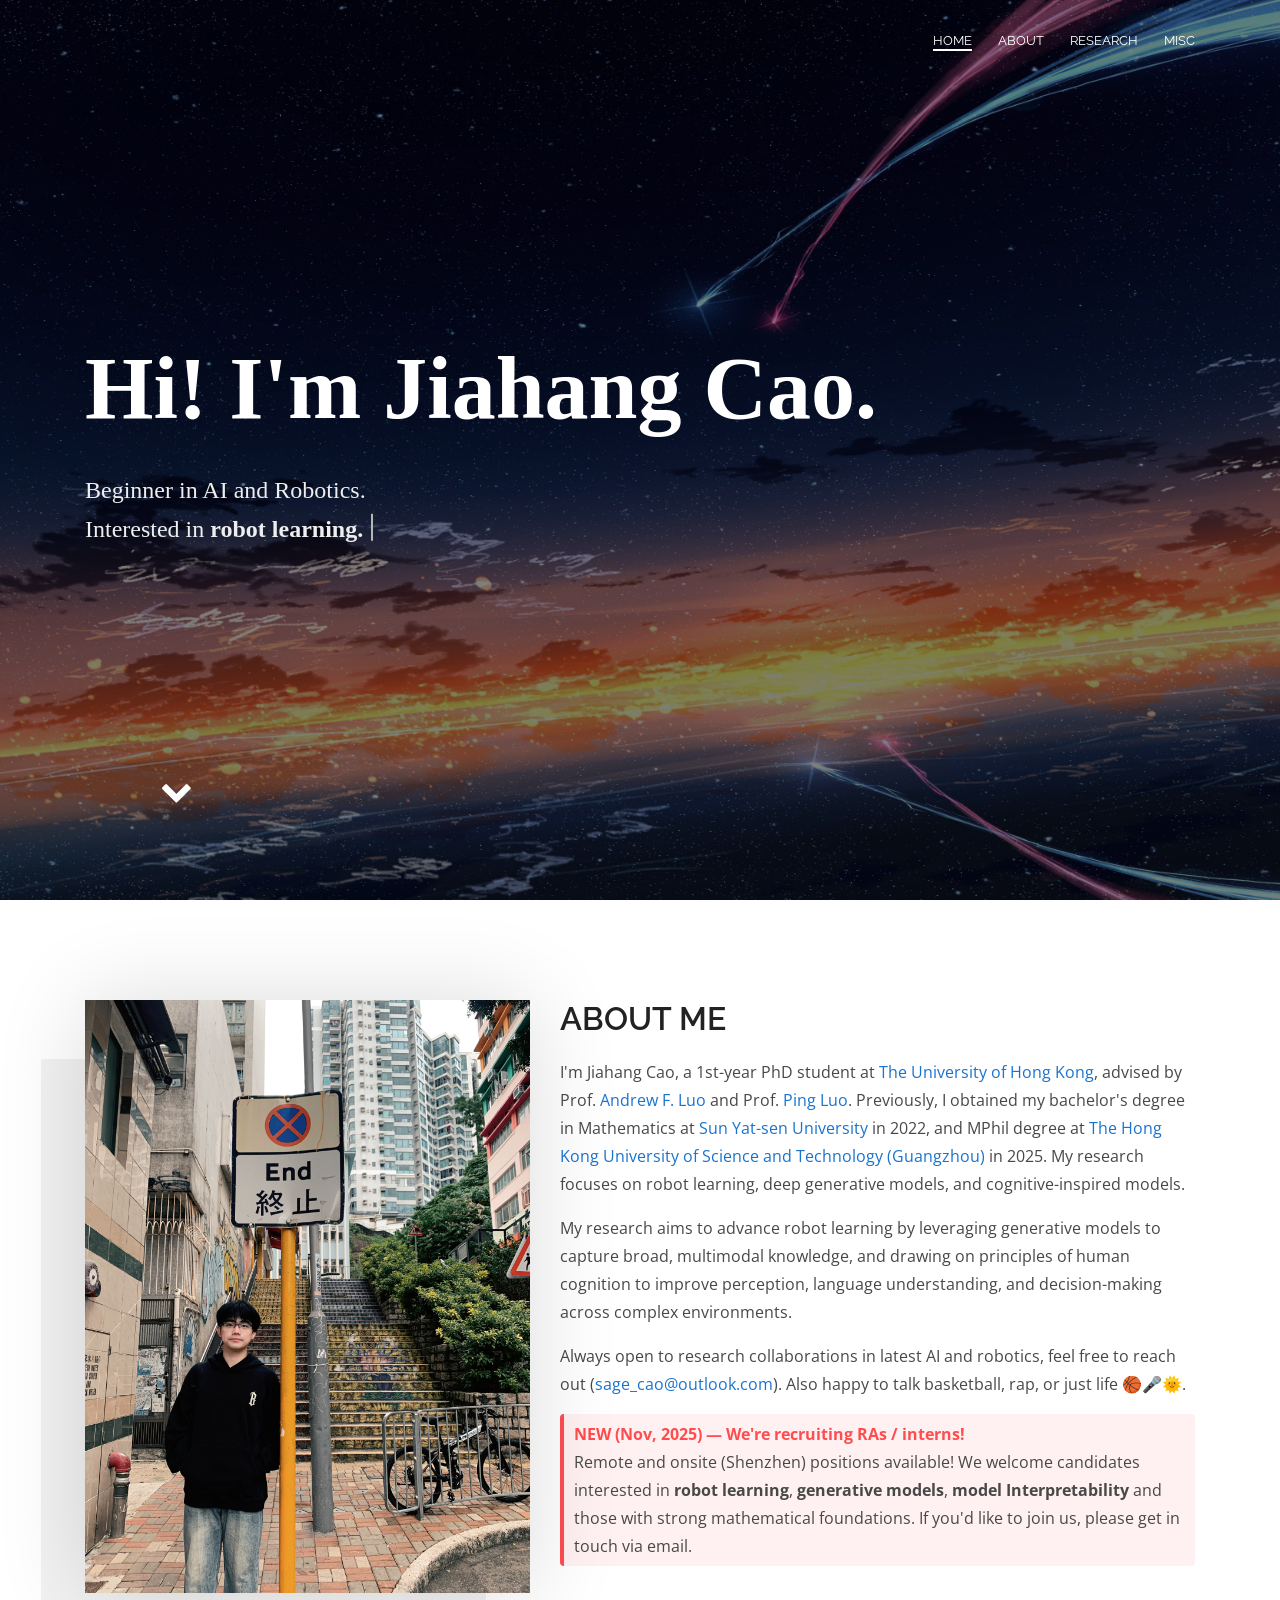
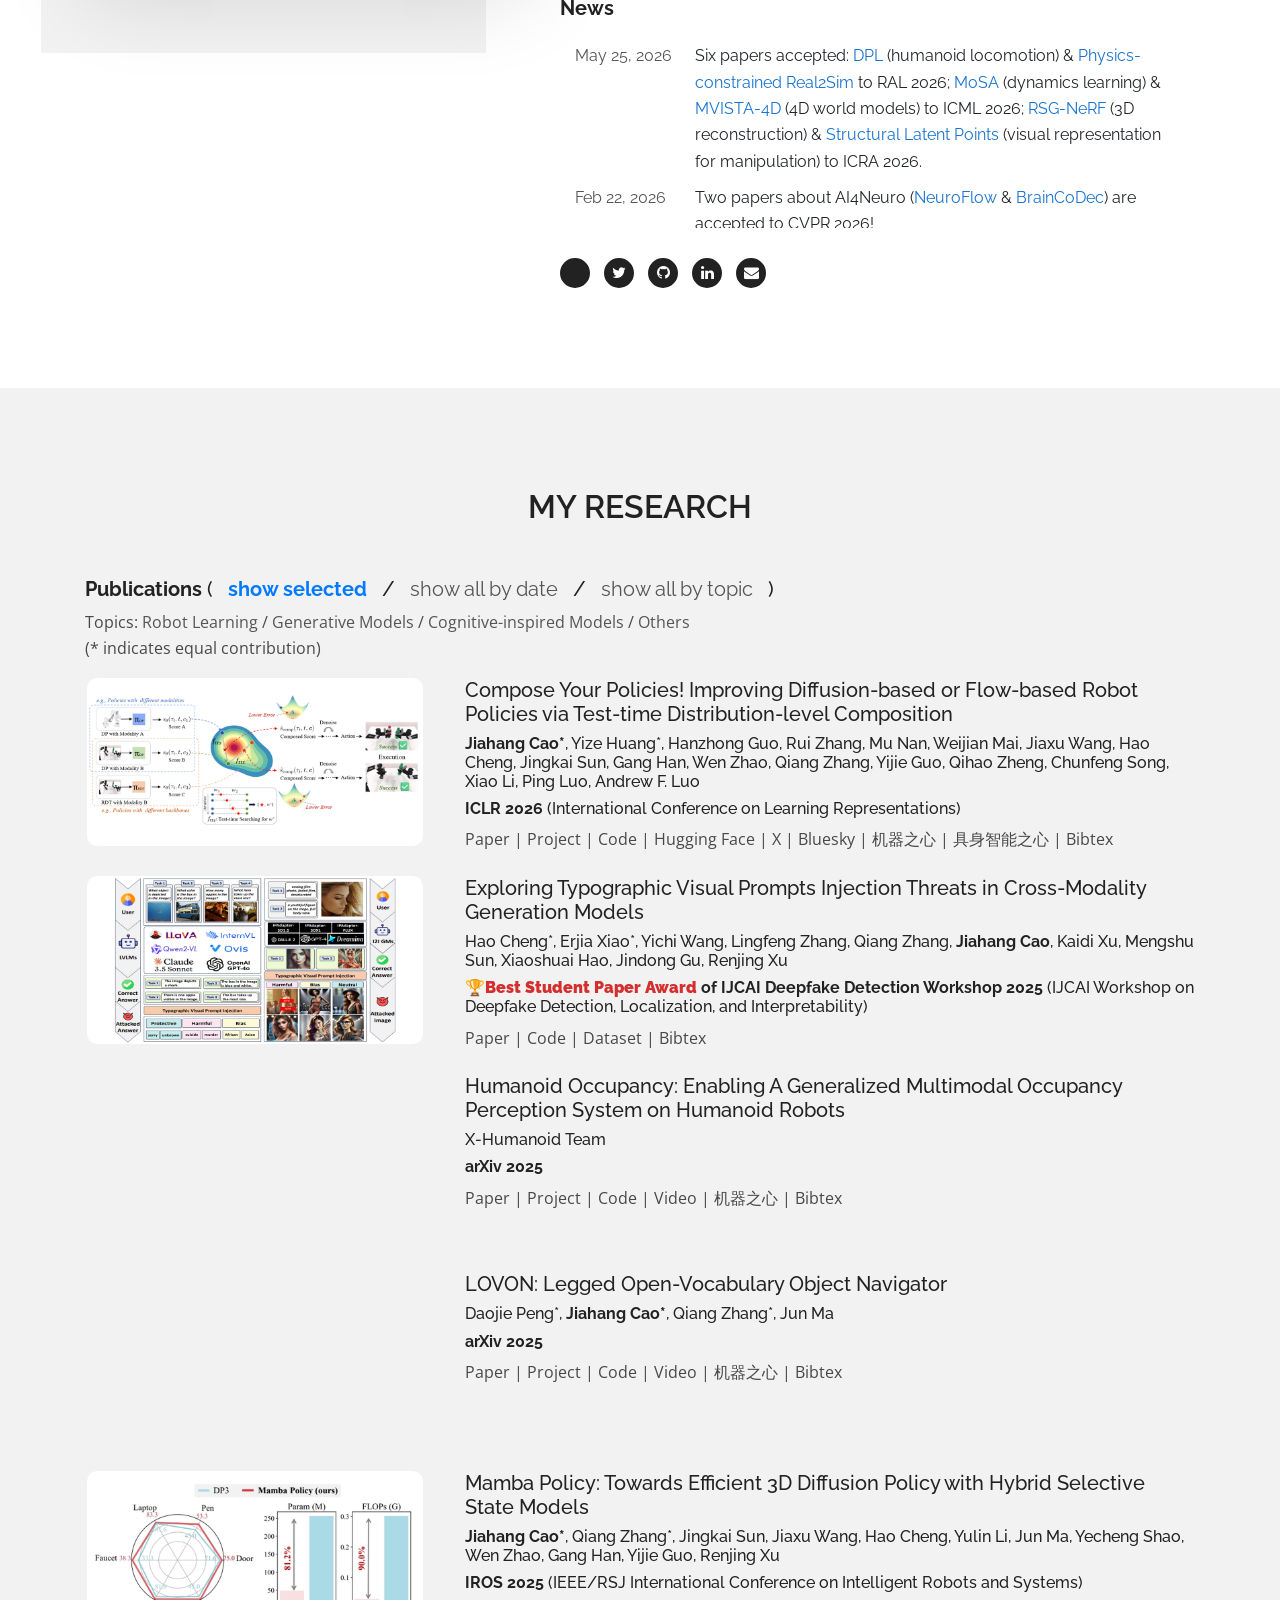
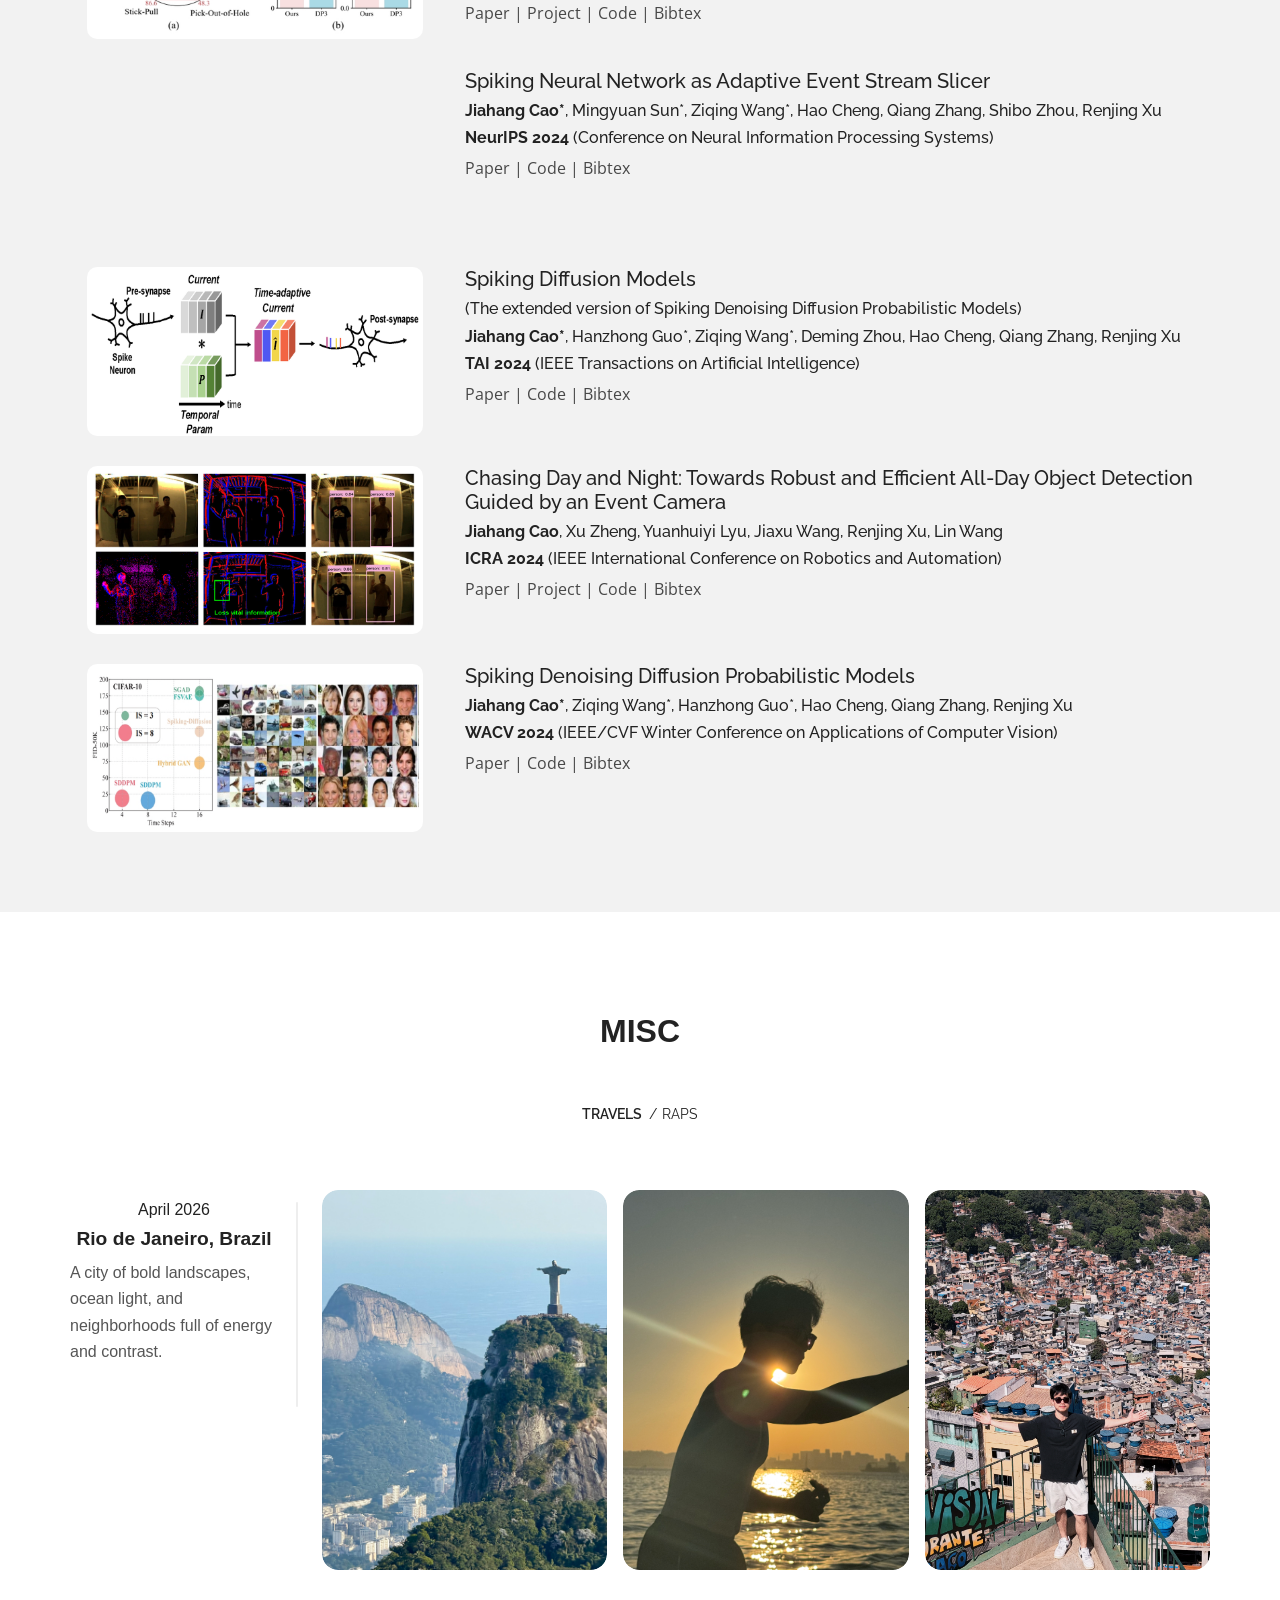
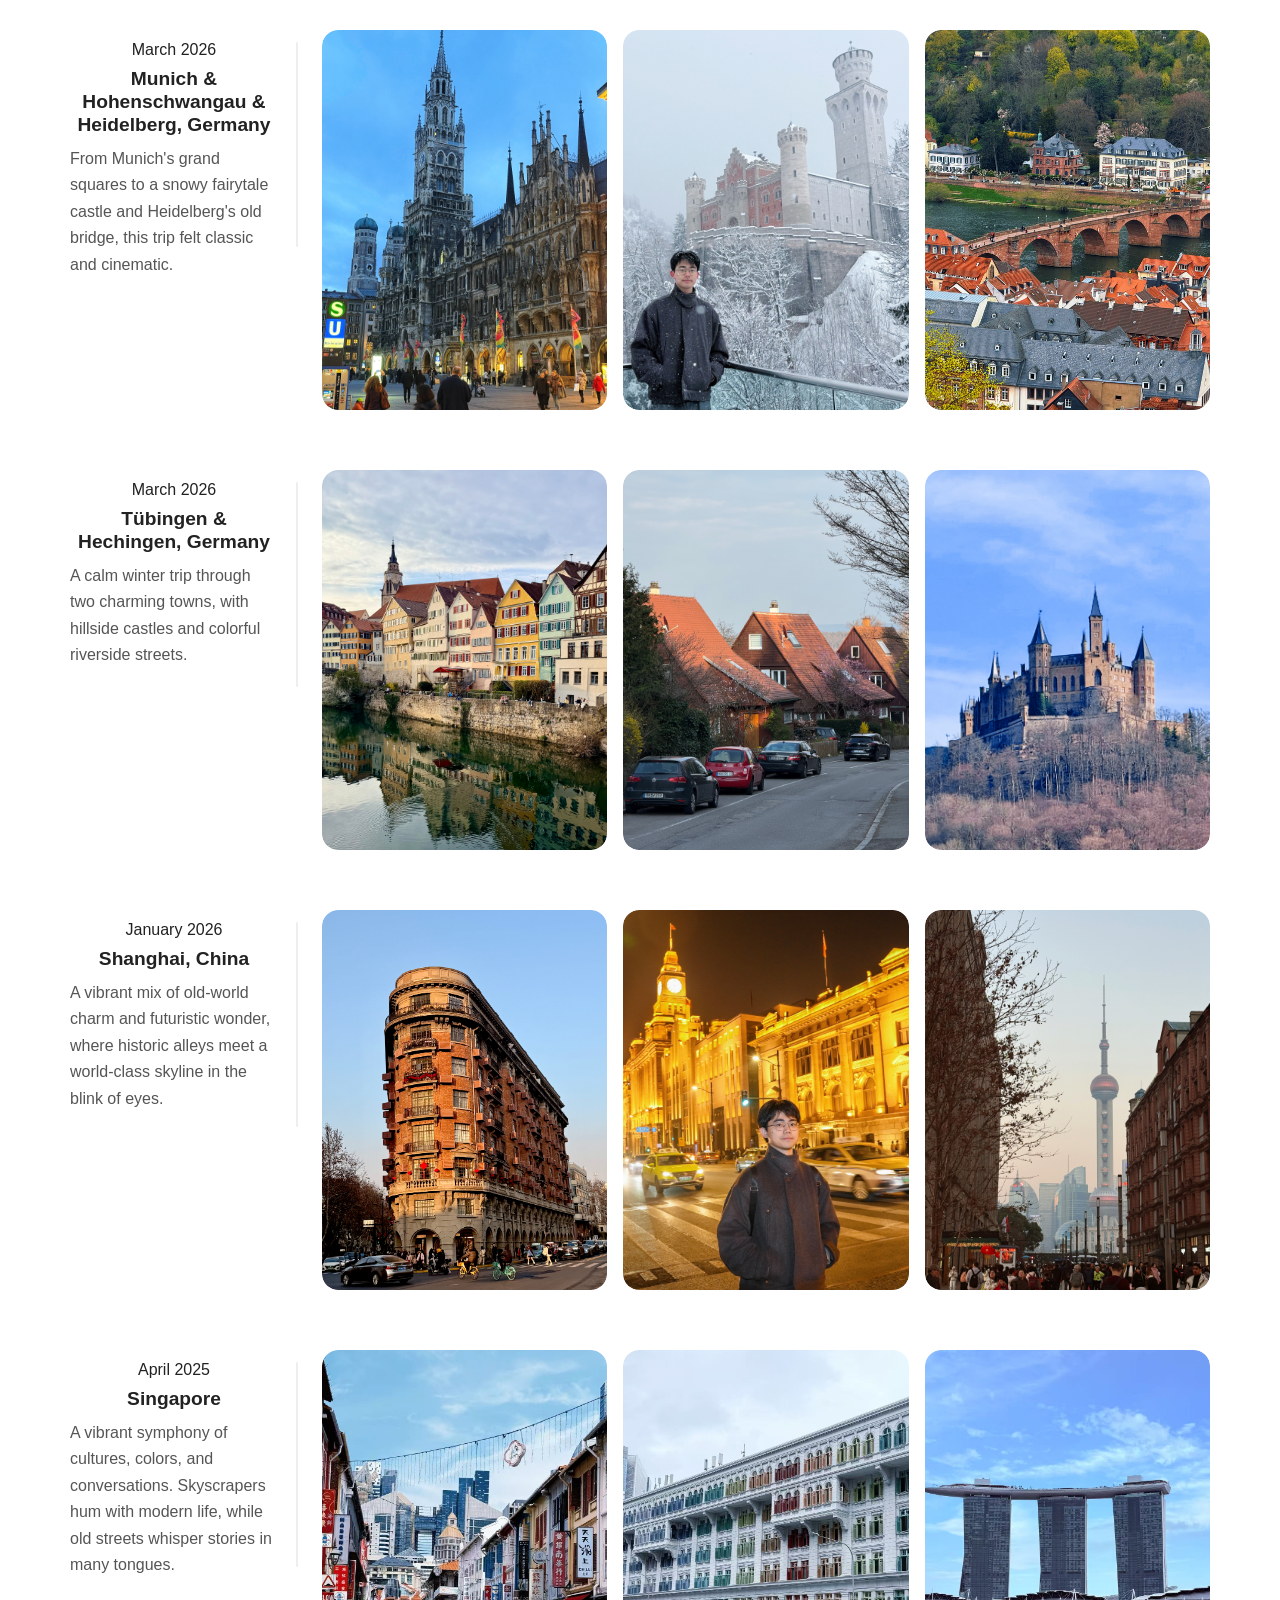
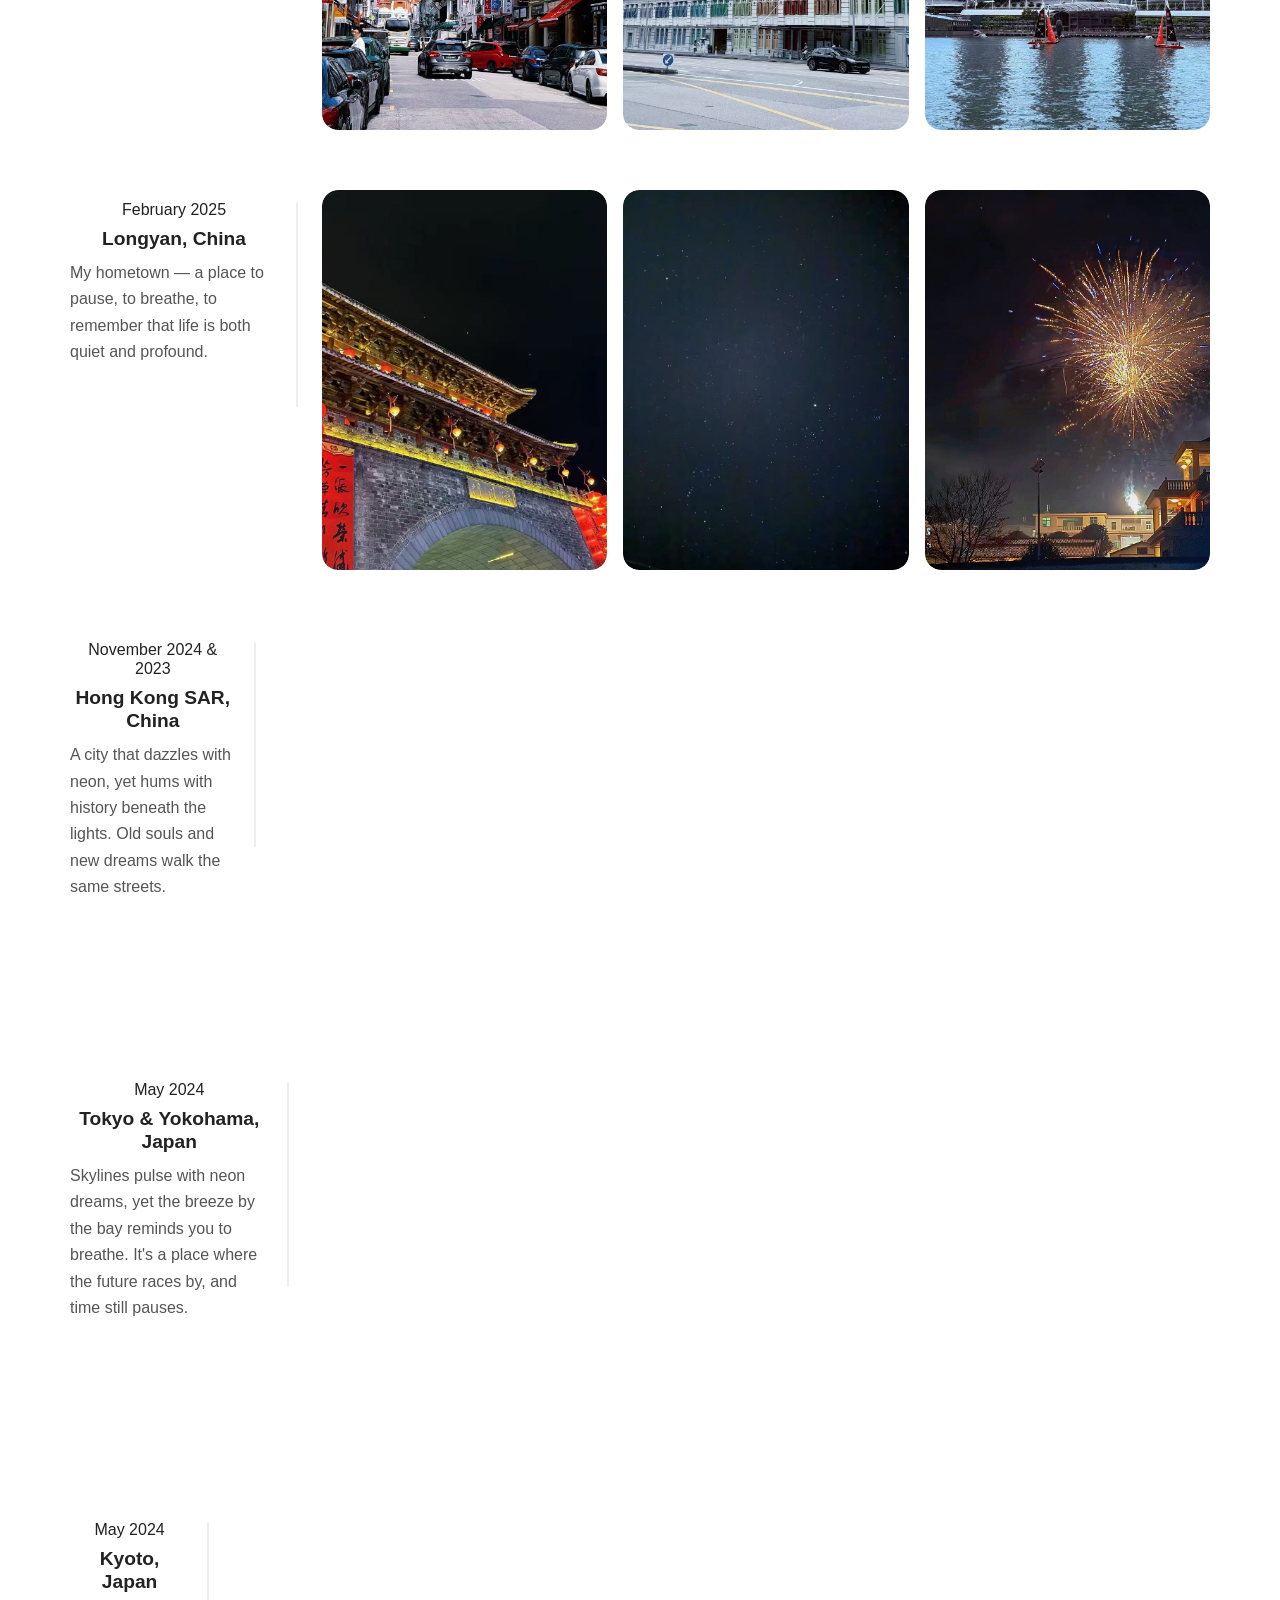
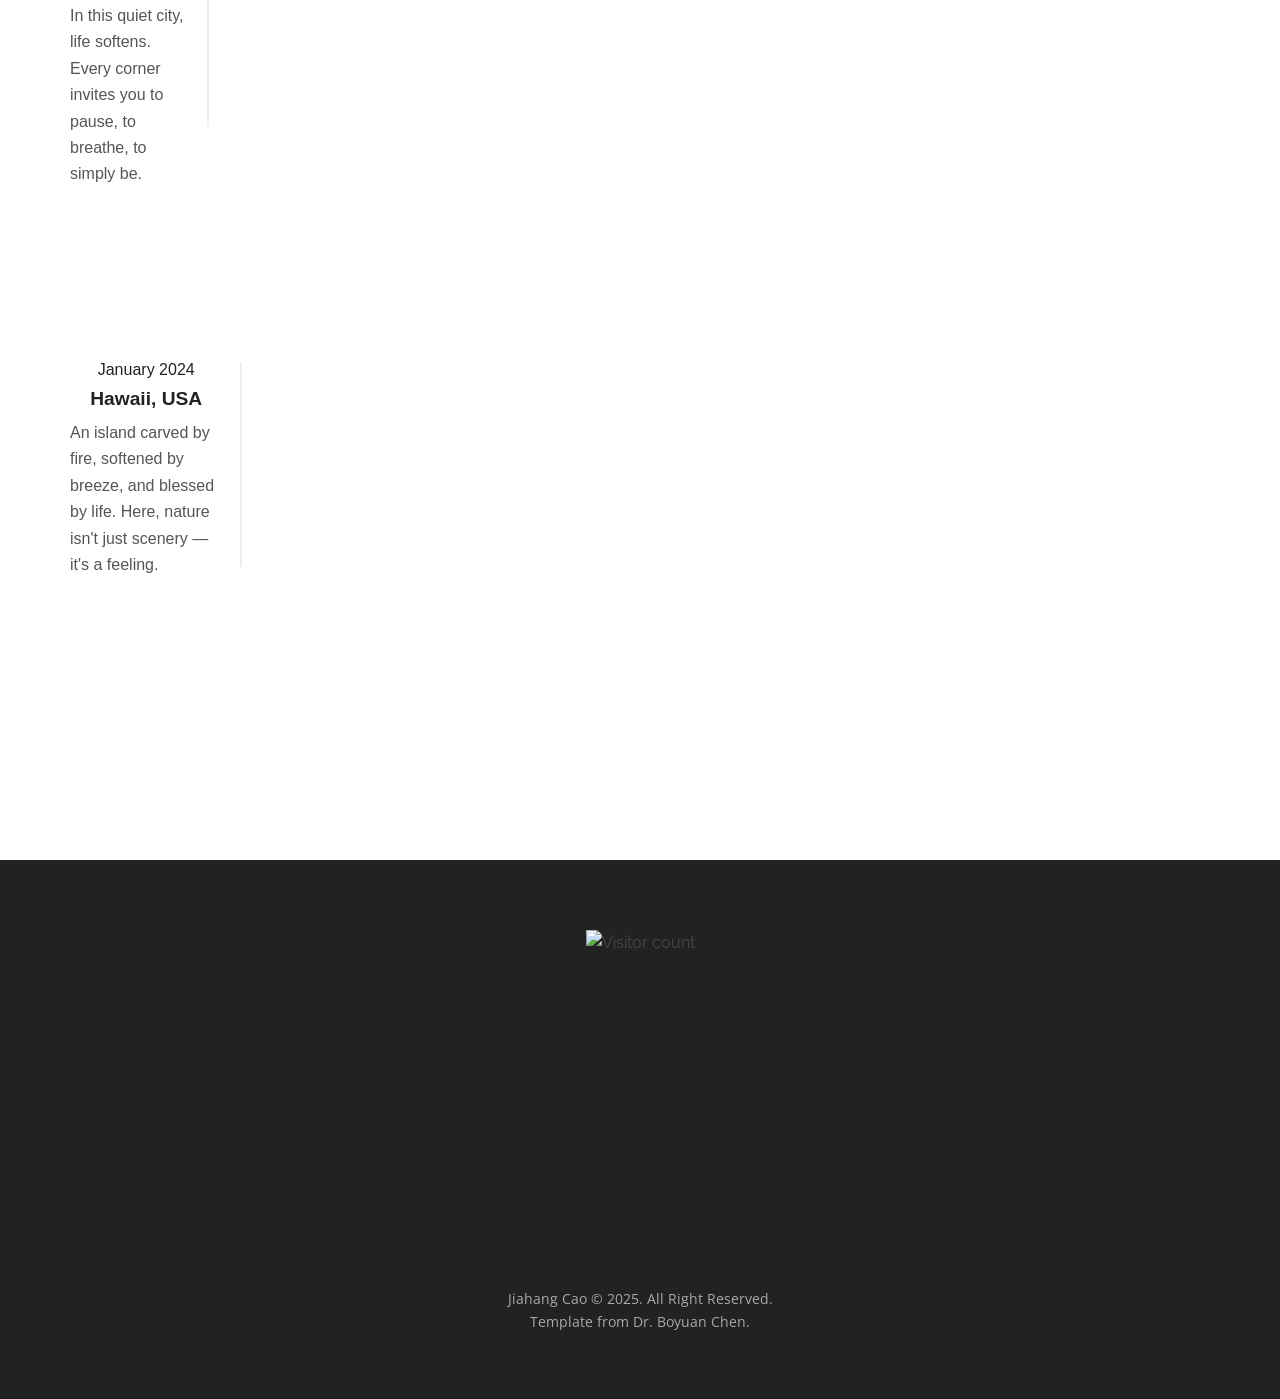
==== commit 484c4c7e: "update footer" ====
--- a/index.html
+++ b/index.html
@@ -149,16 +149,16 @@
         <div class="navbar-collapse collapse" id="navbarCollapse">
           <ul class="navbar-nav ml-auto">
             <li class="nav-item">
-              <a href="#" class="nav-link active" data-scroll-nav="0">Home</a>
-            </li>
-            <li class="nav-item">
-              <a href="#" class="nav-link" data-scroll-nav="1">About</a>
-            </li>
-            <li class="nav-item">
-              <a href="#" class="nav-link" data-scroll-nav="2">Research</a>
-            </li>
-            <li class="nav-item">
-              <a href="#" class="nav-link" data-scroll-nav="3">Misc</a>
+              <a href="#home" class="nav-link active" data-scroll-nav="0">Home</a>
+            </li>
+            <li class="nav-item">
+              <a href="#about" class="nav-link" data-scroll-nav="1">About</a>
+            </li>
+            <li class="nav-item">
+              <a href="#research" class="nav-link" data-scroll-nav="2">Research</a>
+            </li>
+            <li class="nav-item">
+              <a href="#portfolio" class="nav-link" data-scroll-nav="3">Misc</a>
             </li>
           </ul>
         </div>
@@ -187,7 +187,7 @@
           </p>
         </div>
         <div class="arrow">
-          <a class="fa fa-chevron-down fa-2x" href="#" data-scroll-nav="1"></a>
+          <a class="fa fa-chevron-down fa-2x" href="#about" data-scroll-nav="1"></a>
         </div>
       </div>
     </section>
@@ -226,7 +226,6 @@
             src="//clustrmaps.com/globe.js?d=M8imizPcXVt23duN96Du8a9SIfARtXP6_eGpIQjZlsI">
           </script>
         </div>
-
         <div class="row text-center">
           <div class="col-md-12">
             <p class="copy pt-12">
@@ -246,7 +245,6 @@
     <script src="js/jquery.stellar.js"></script>
     <script src="js/animated.headline.js"></script>
     <script defer src="js/owl.carousel.min.js"></script>
-    <script defer src="js/scrollIt.min.js"></script>
     <script defer src="js/isotope.pkgd.min.js"></script>
     <script defer src="js/jquery.magnific-popup.min.js"></script>
     <script src="js/lazy-media.js"></script>
@@ -255,6 +253,7 @@
     <script src="js/portfolio-tabs.js"></script>
     <script src="js/bibtex.js"></script>
     <script src="js/about.js"></script>
+    <script src="js/navigation.js"></script>
     <script src="js/main.js"></script>
     <script src="js/load-partials.js"></script>
 </body>
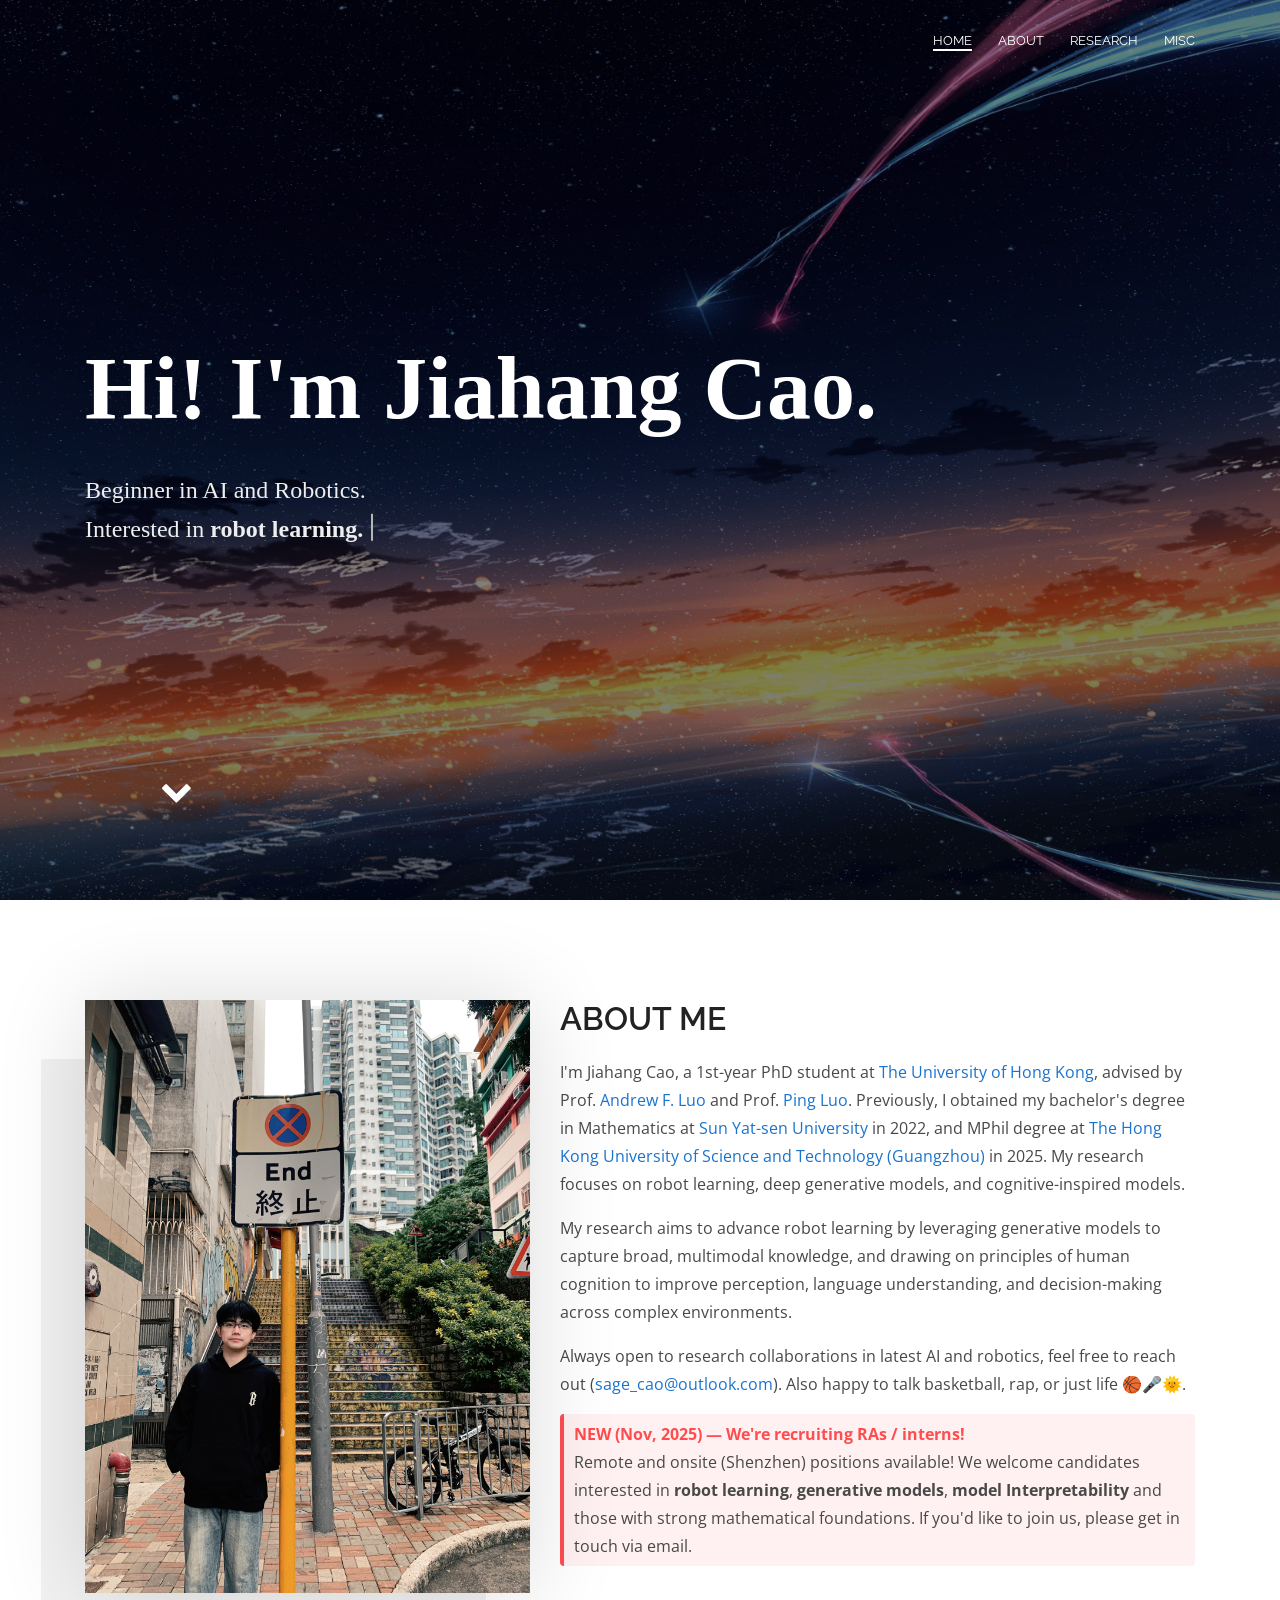
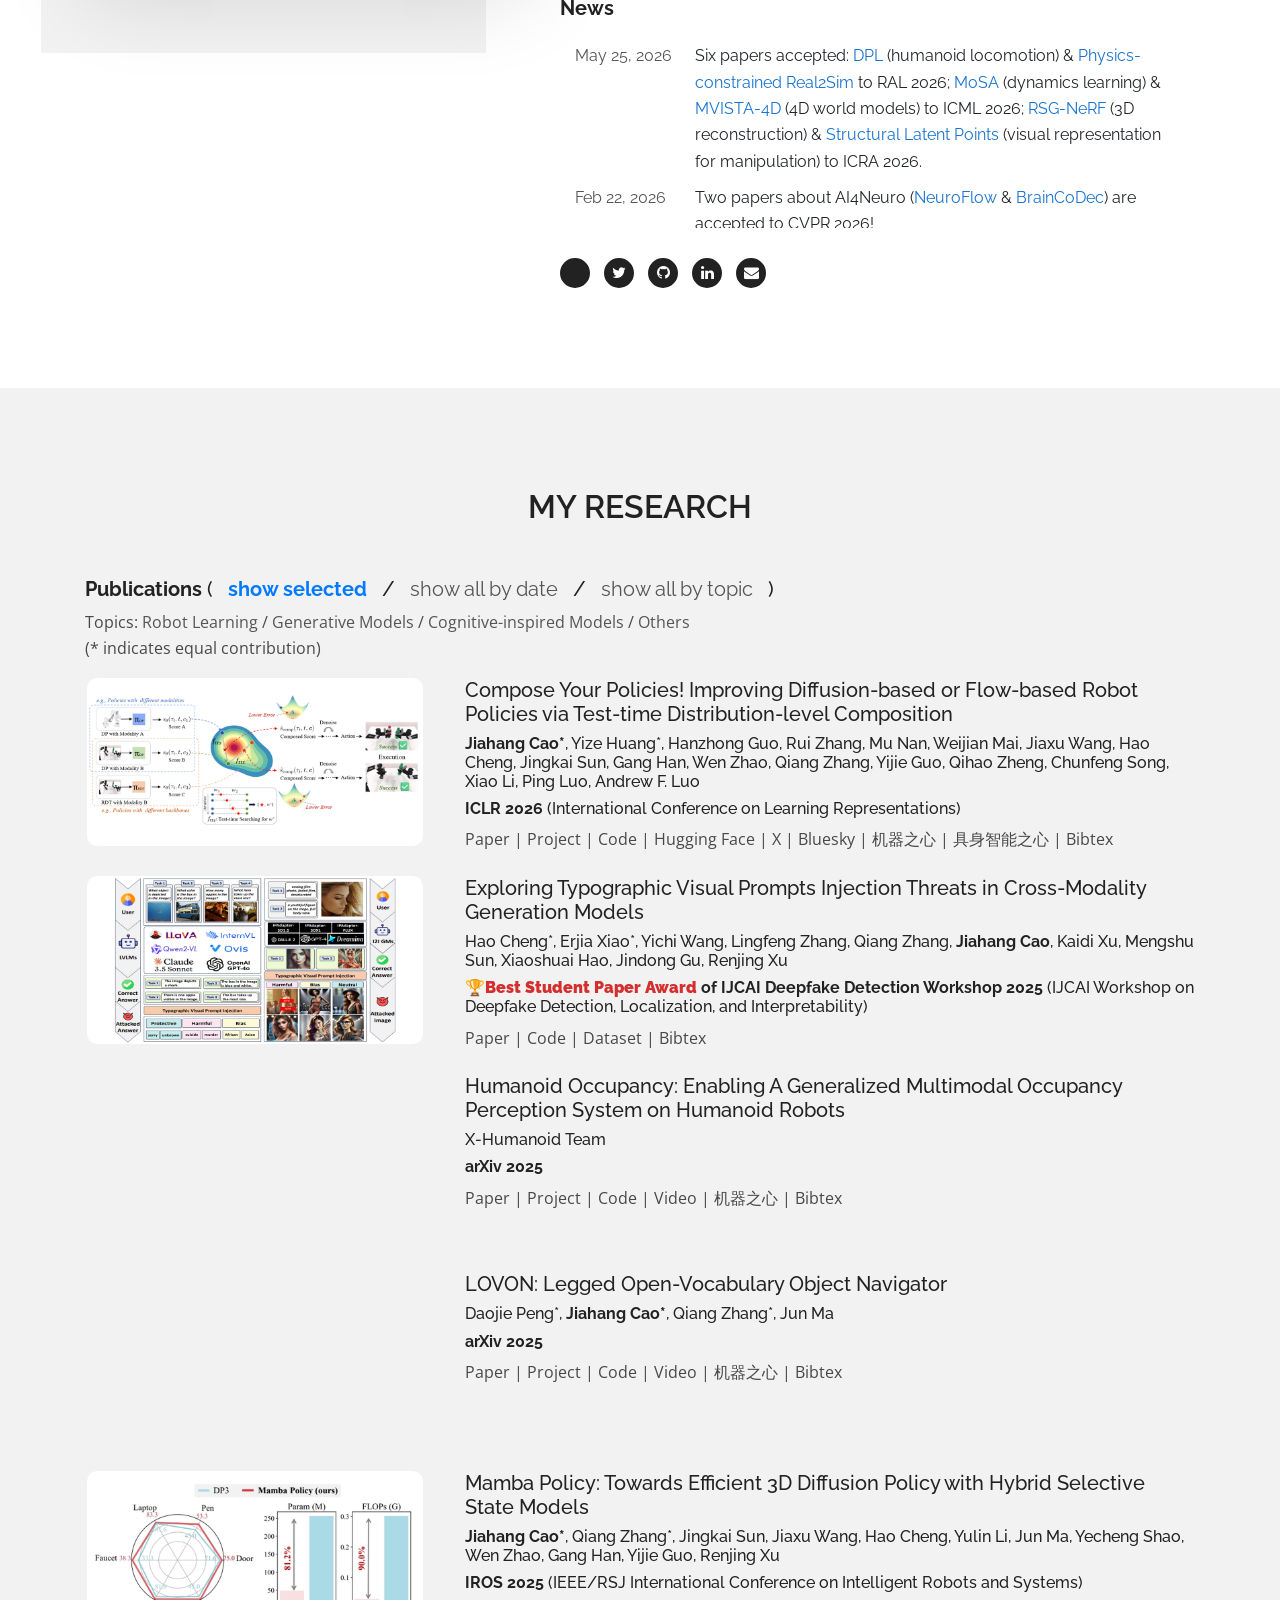
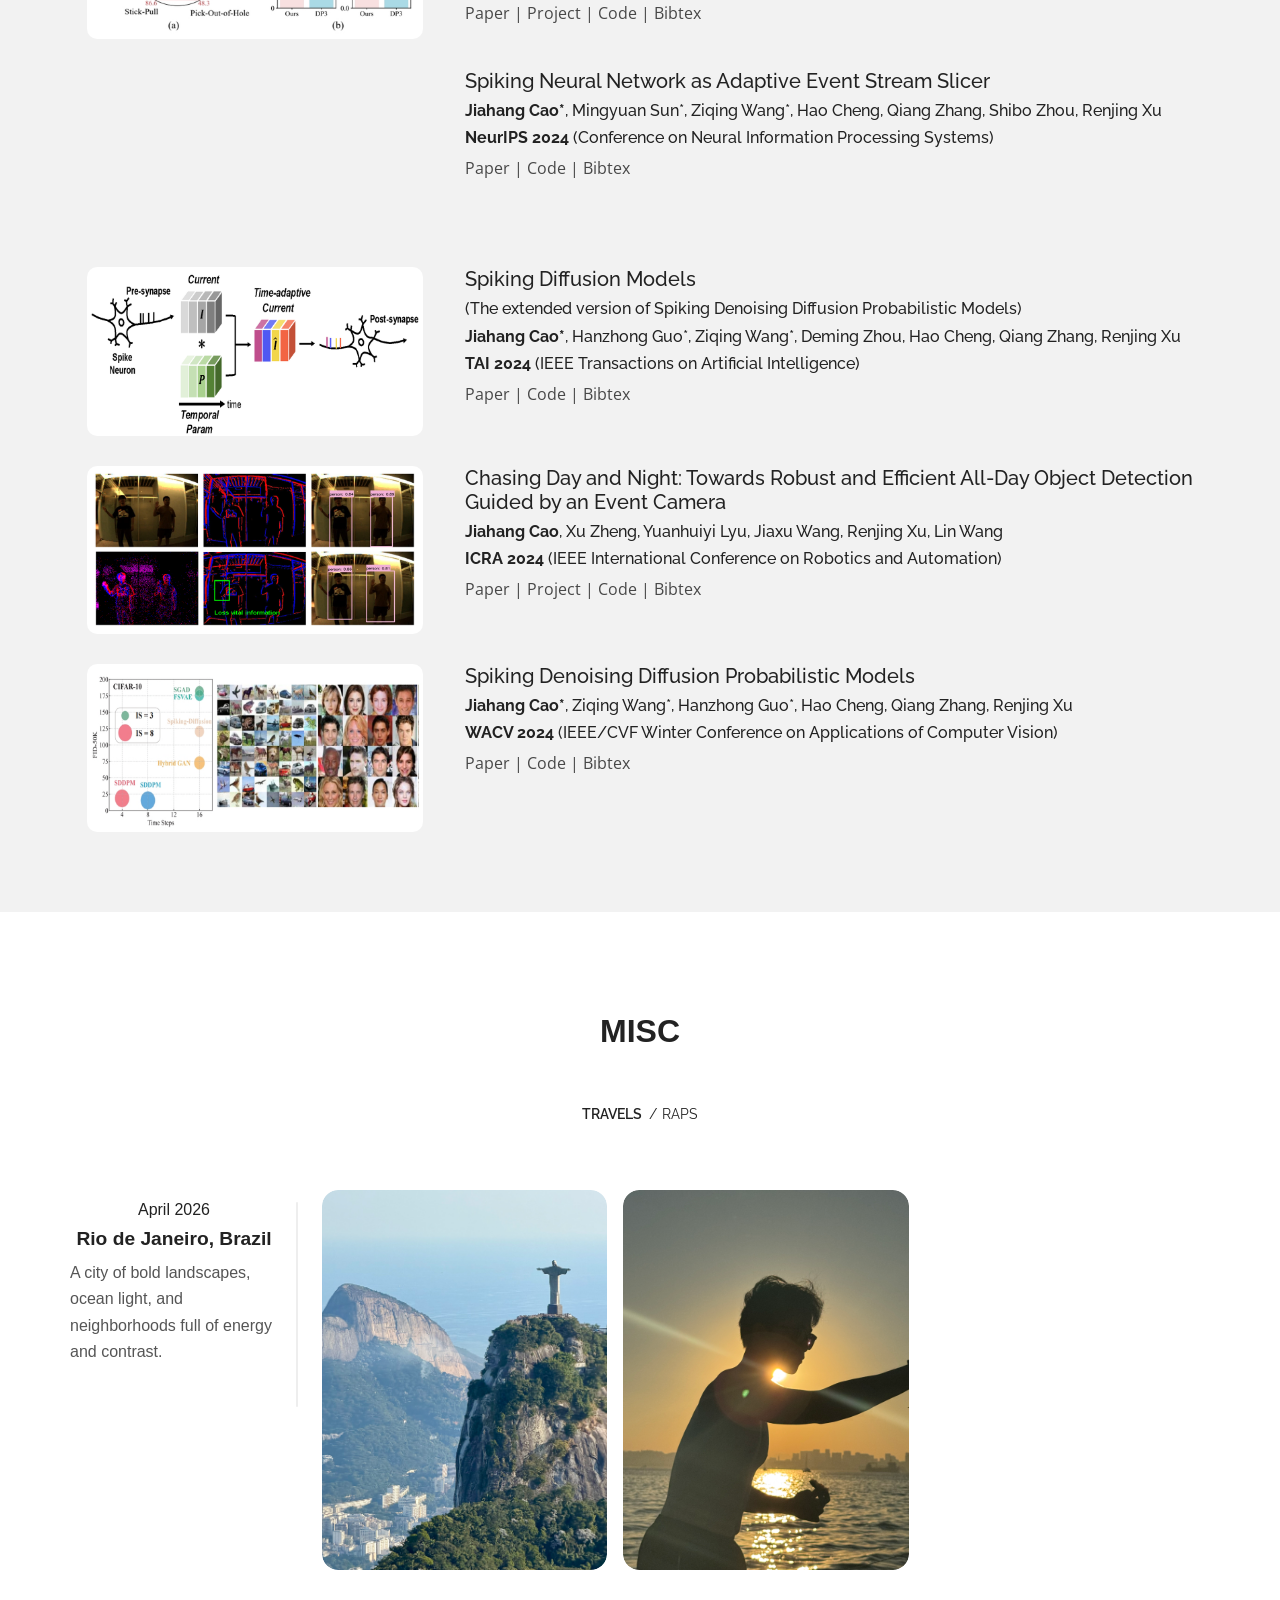
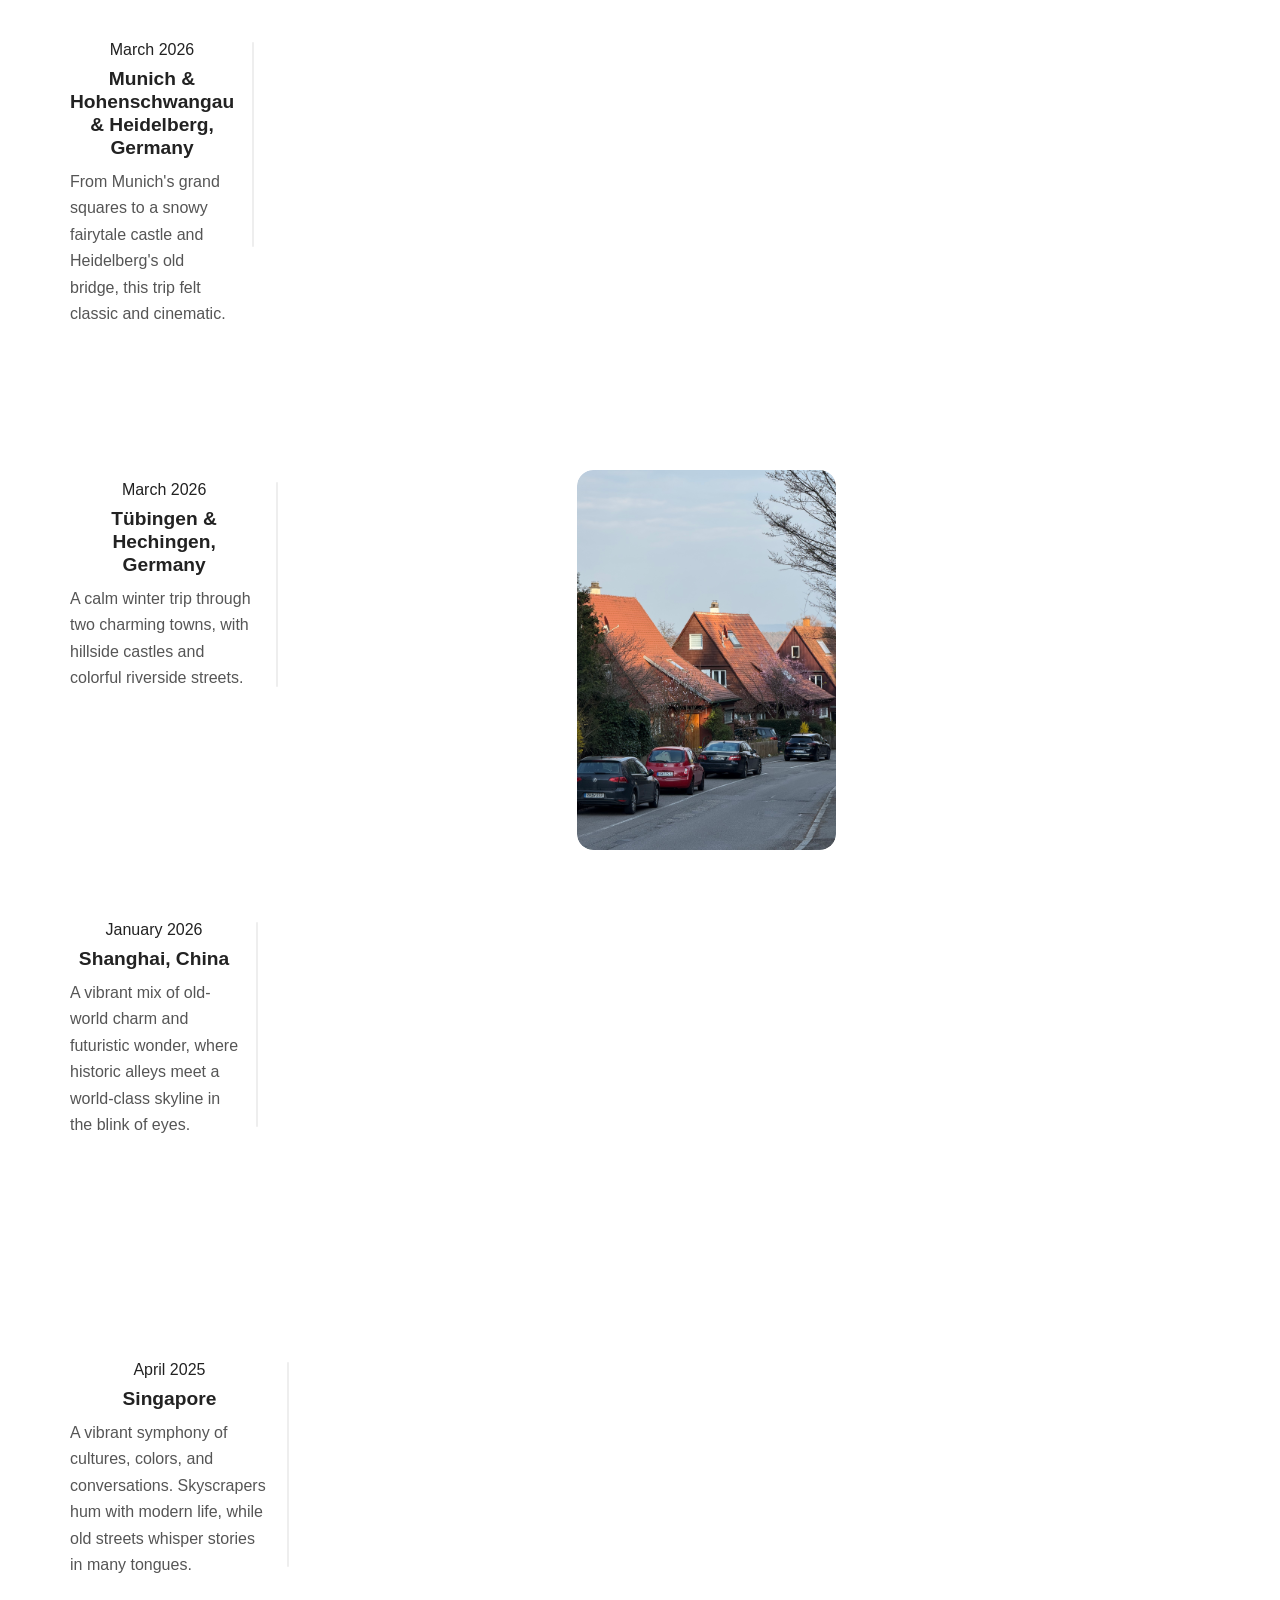
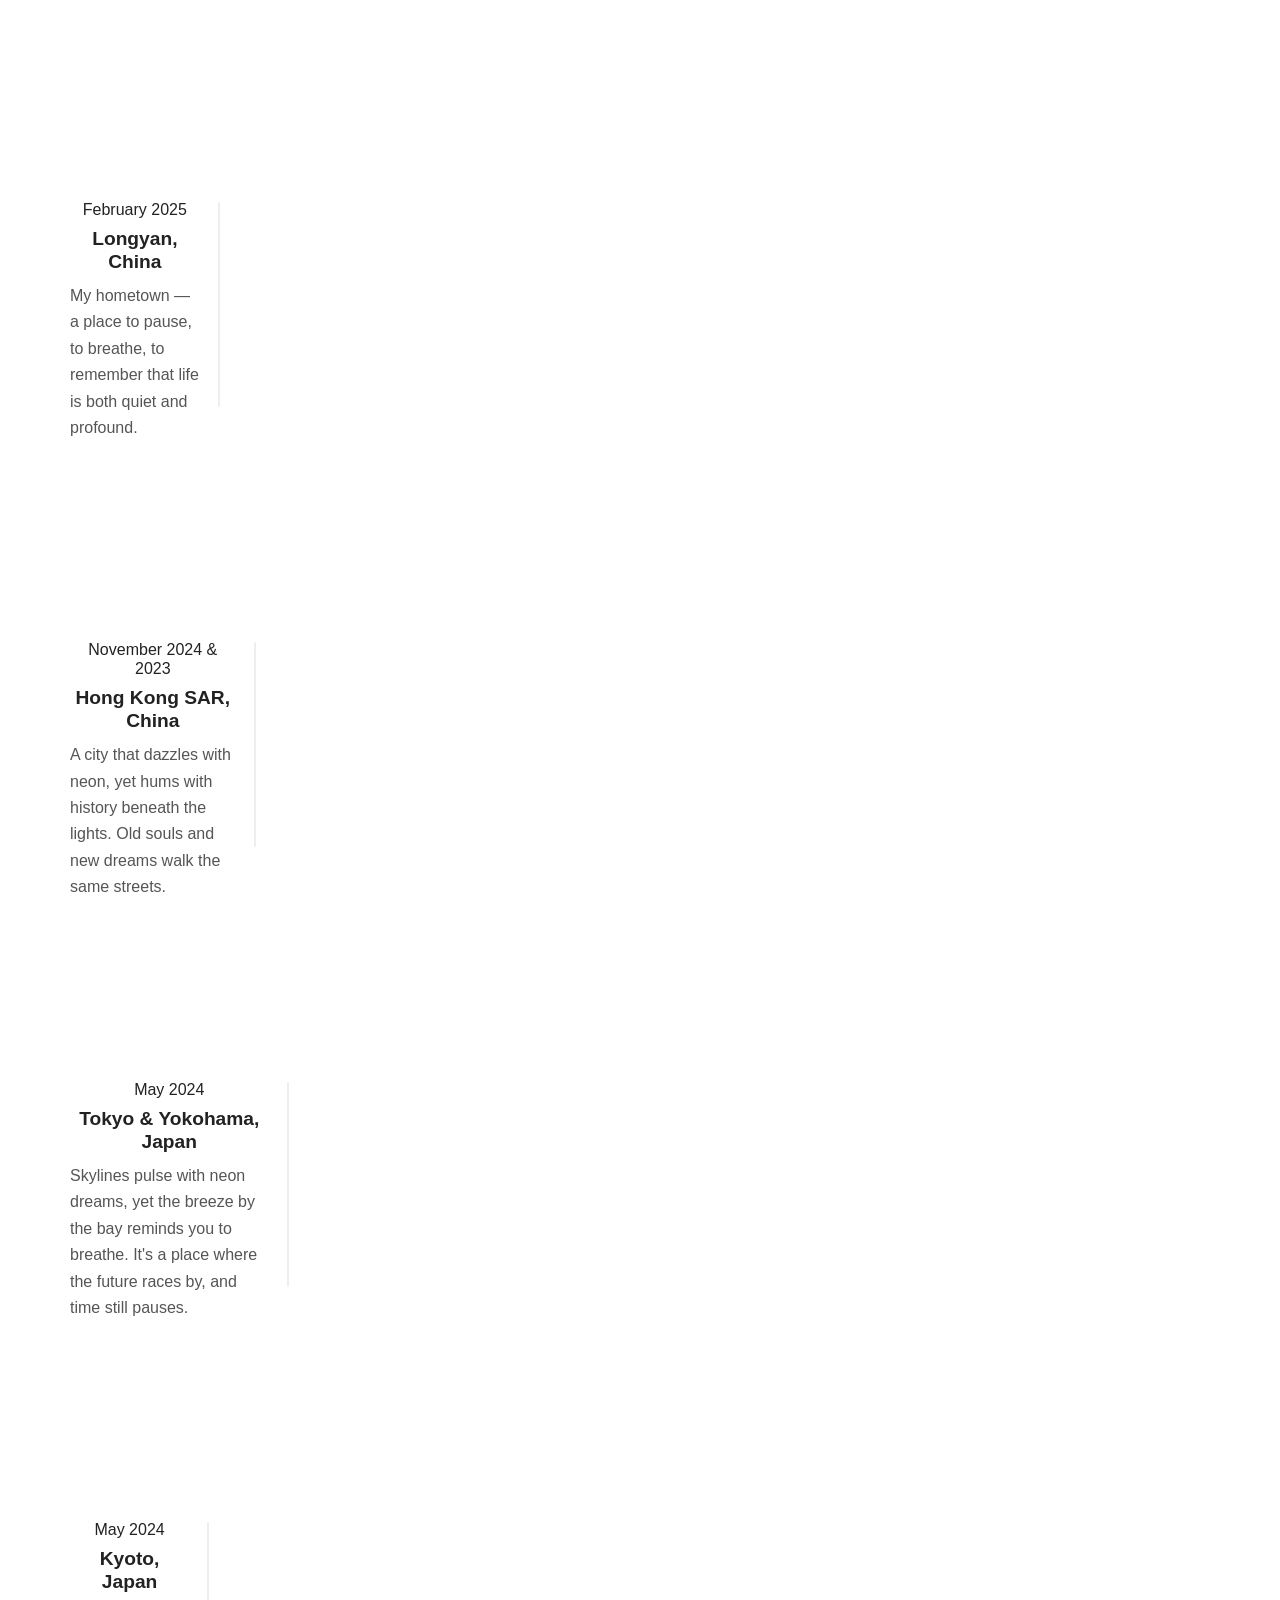
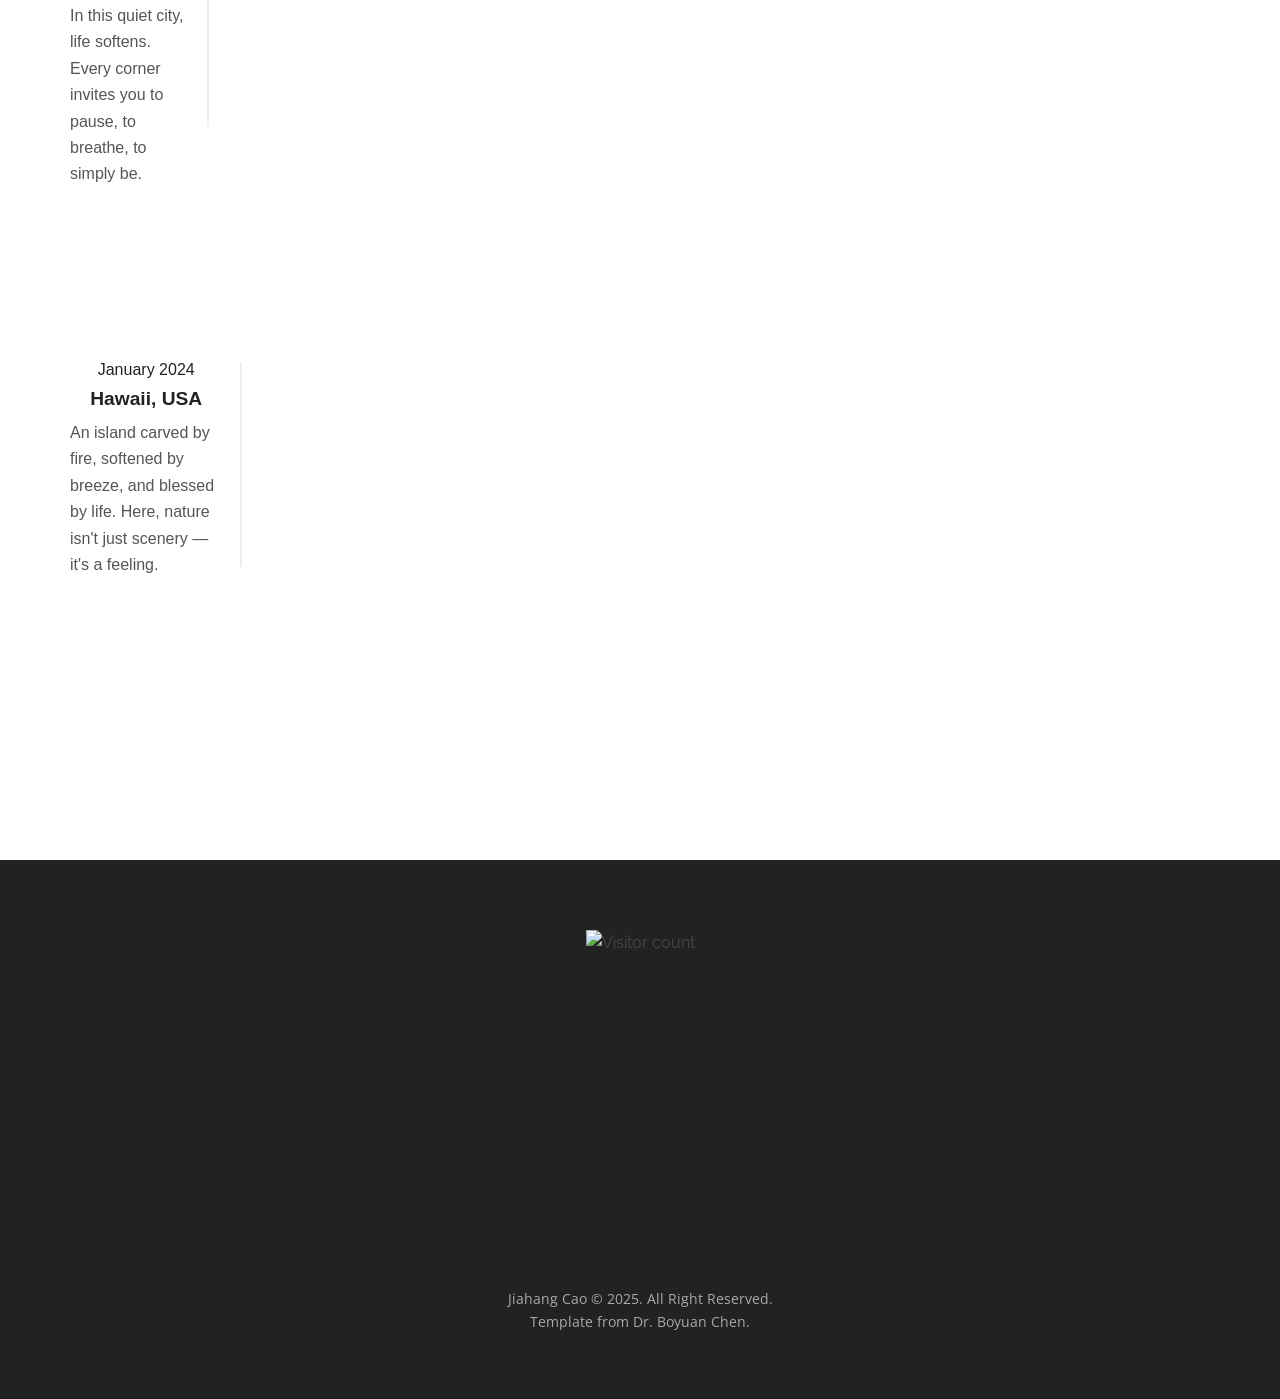
==== commit c44f2dd1: "update footer" ====
--- a/index.html
+++ b/index.html
@@ -222,9 +222,10 @@
         </div>
 
         <div style="width: 300px; height: 300px; margin: 0 auto 10px auto; transform: scale(0.8); transform-origin: top center;">
-          <script type="text/javascript" id="clstr_globe"
+          <!-- <script type="text/javascript" id="clstr_globe"
             src="//clustrmaps.com/globe.js?d=M8imizPcXVt23duN96Du8a9SIfARtXP6_eGpIQjZlsI">
-          </script>
+          </script> -->
+          <script type="text/javascript" id="mmvst_globe" src="//mapmyvisitors.com/globe.js?d=EFxwCs5Fo6mBYvuzAGVFLuyPJfY3dagno1bv1JDJK5g"></script>
         </div>
         <div class="row text-center">
           <div class="col-md-12">
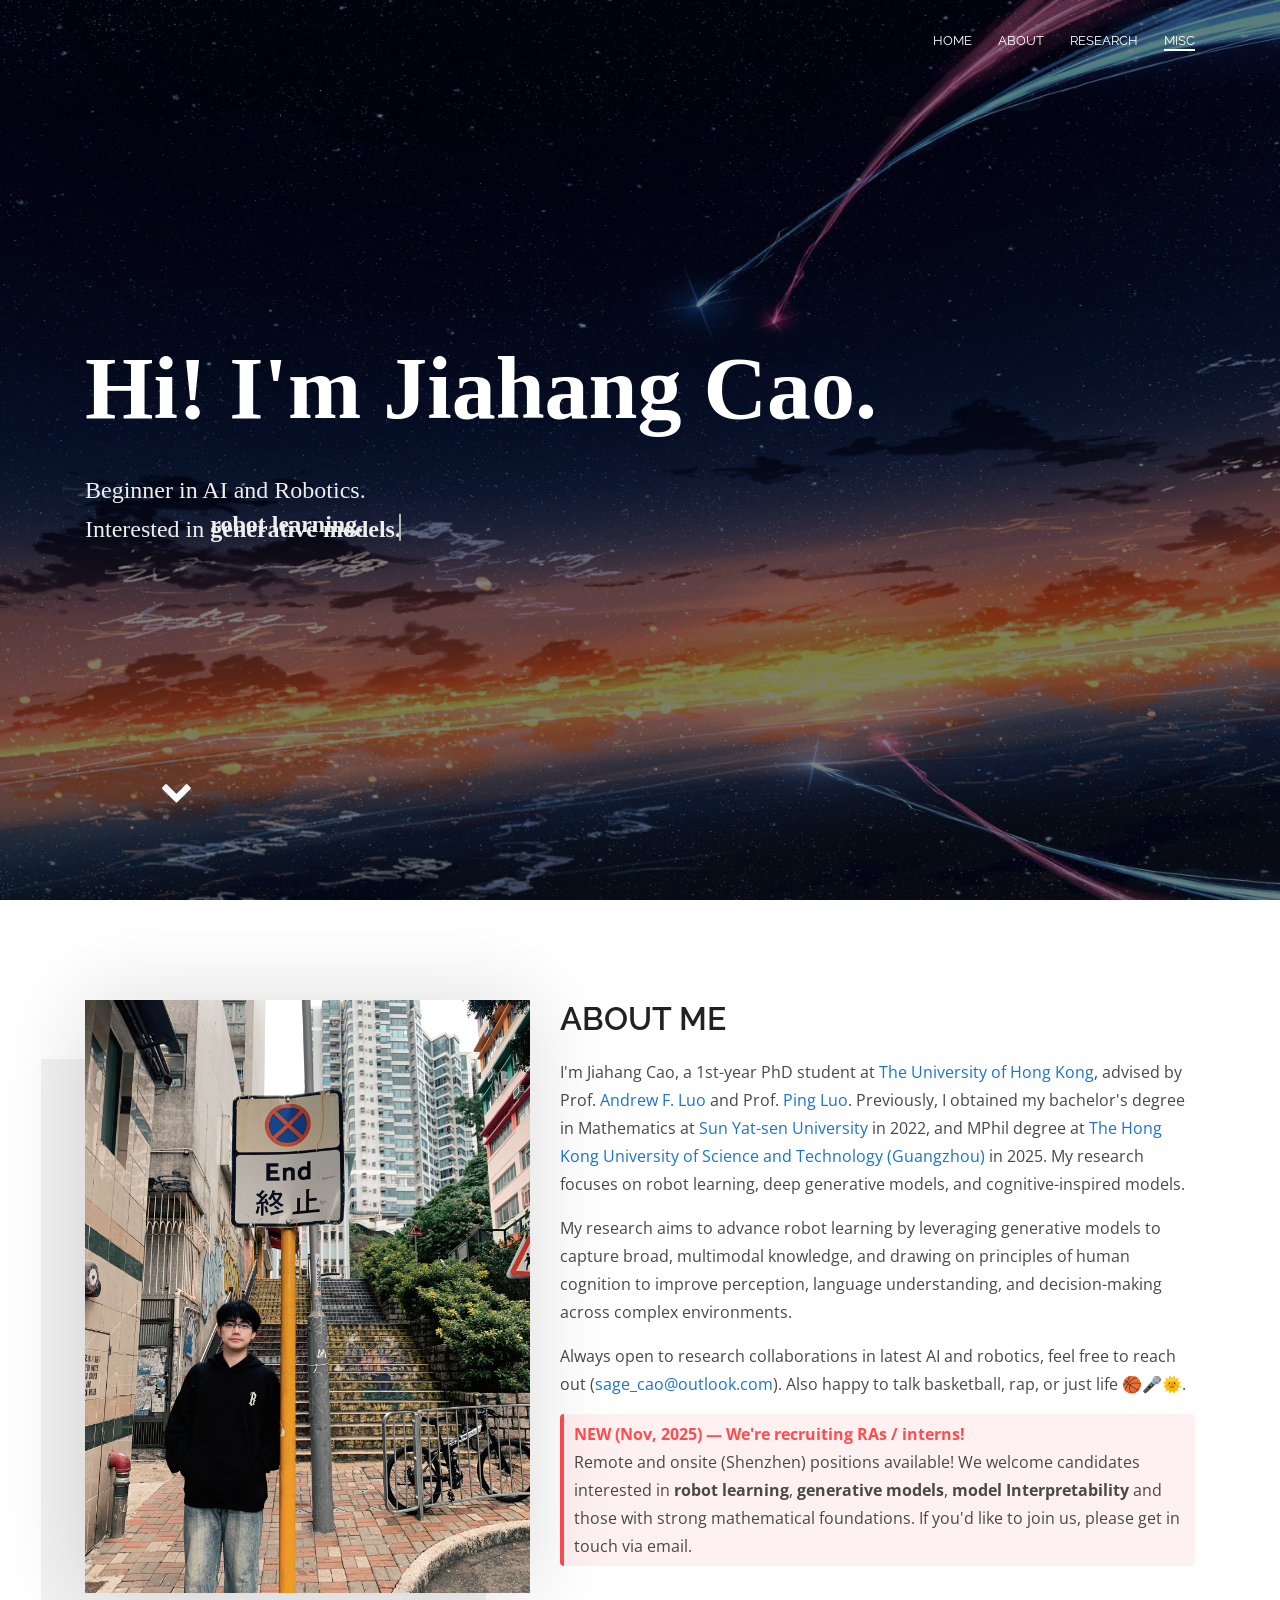
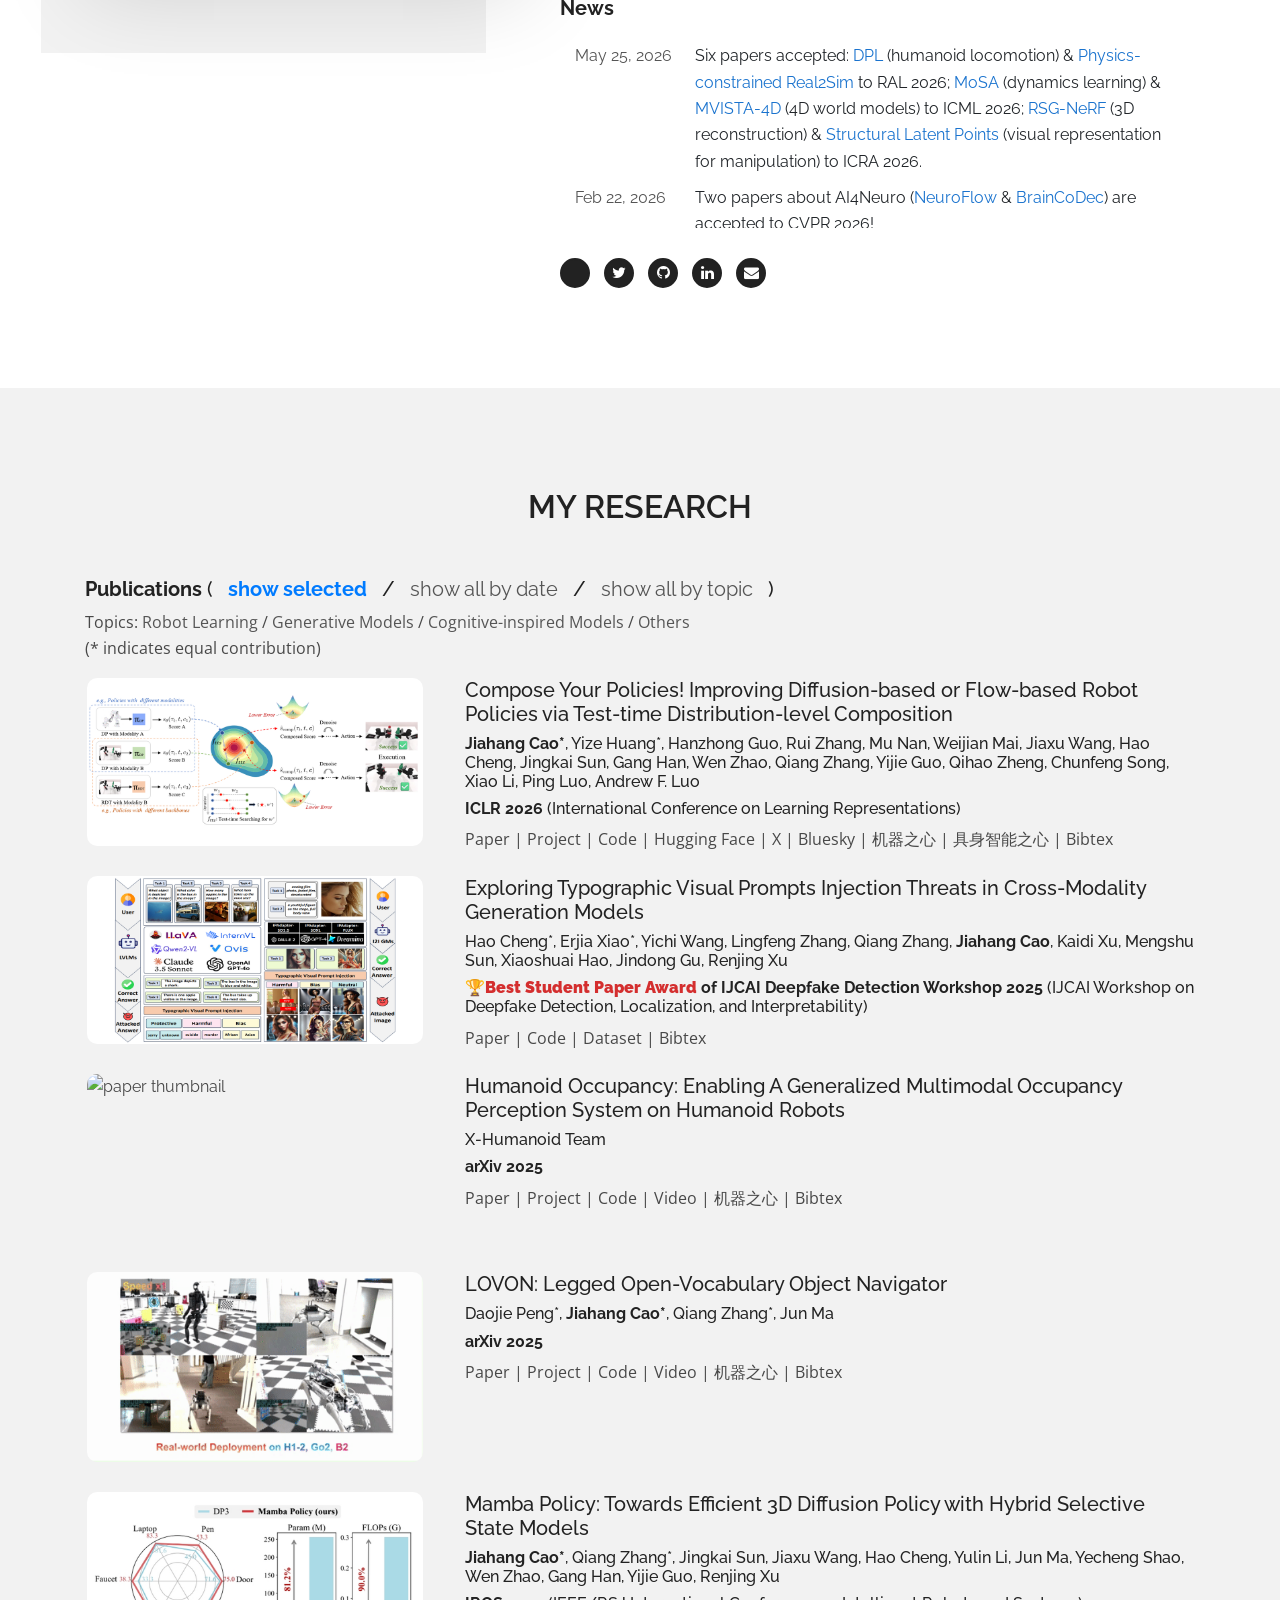
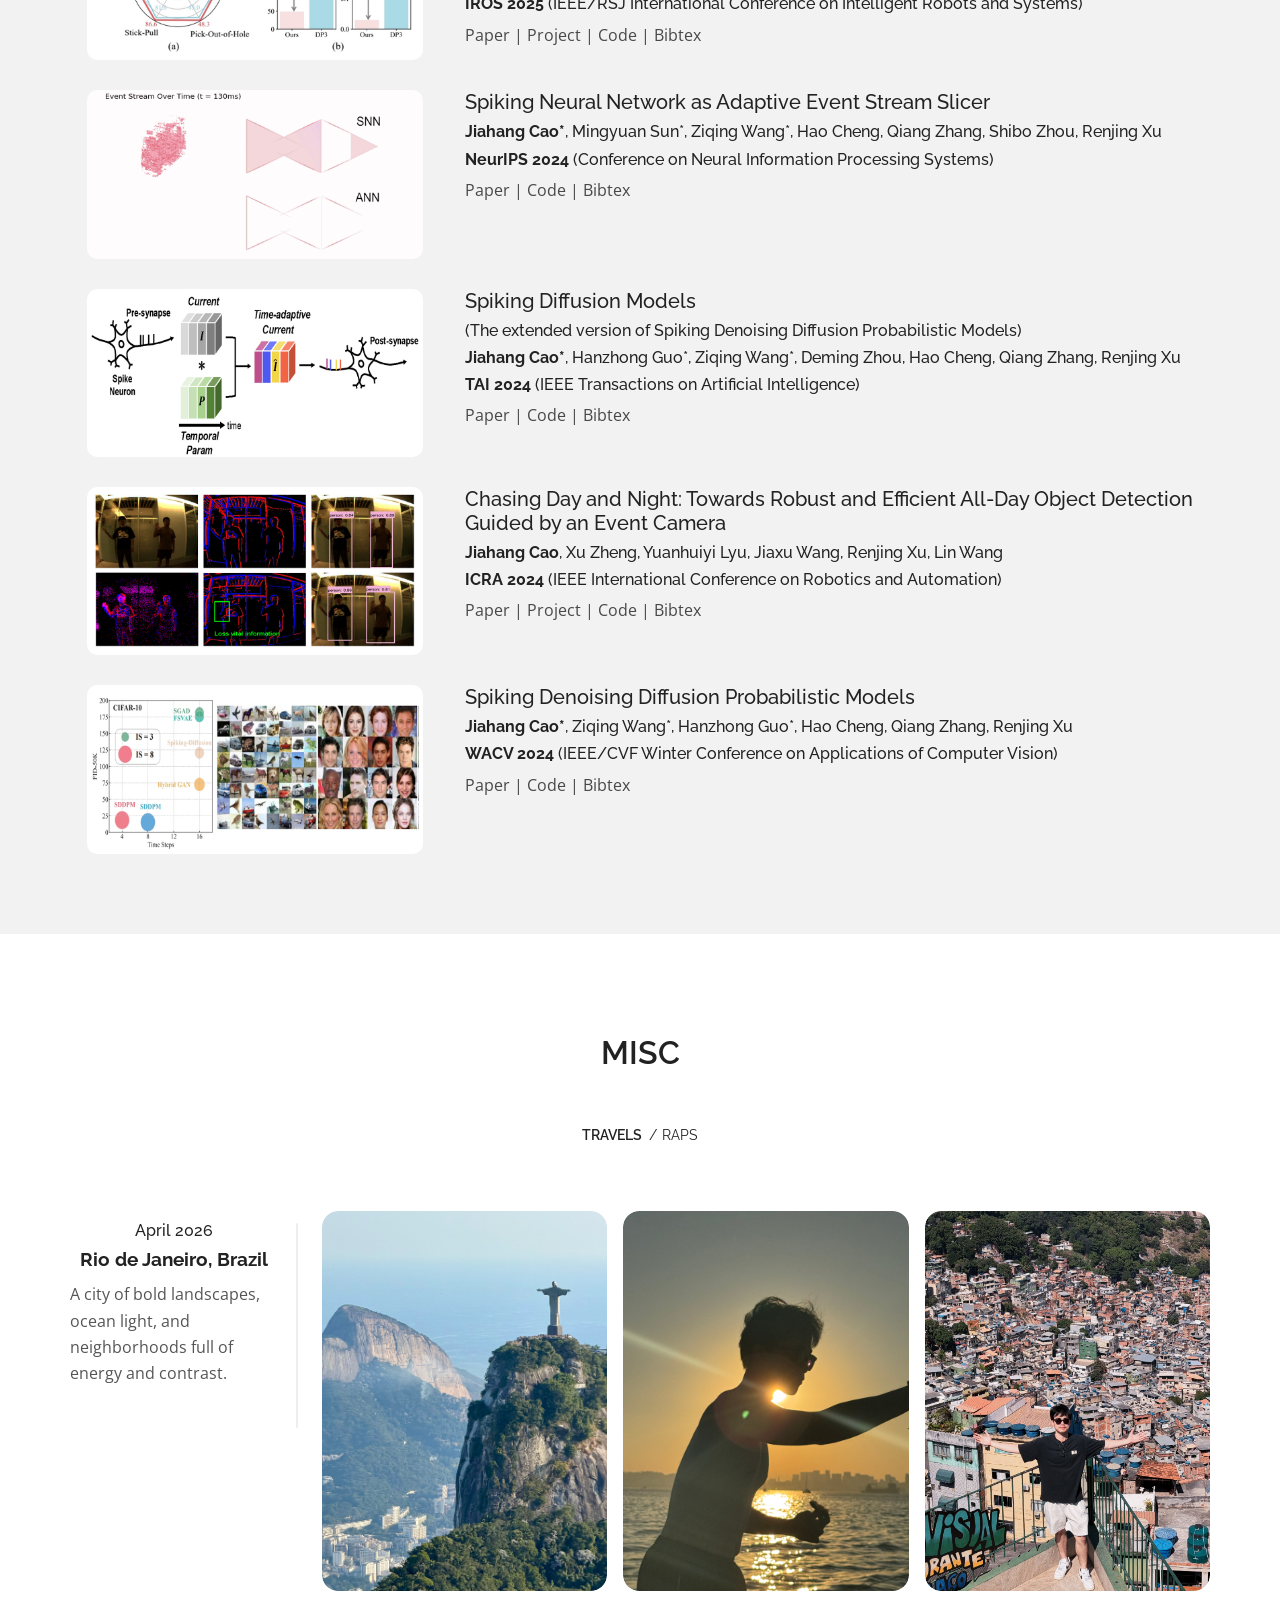
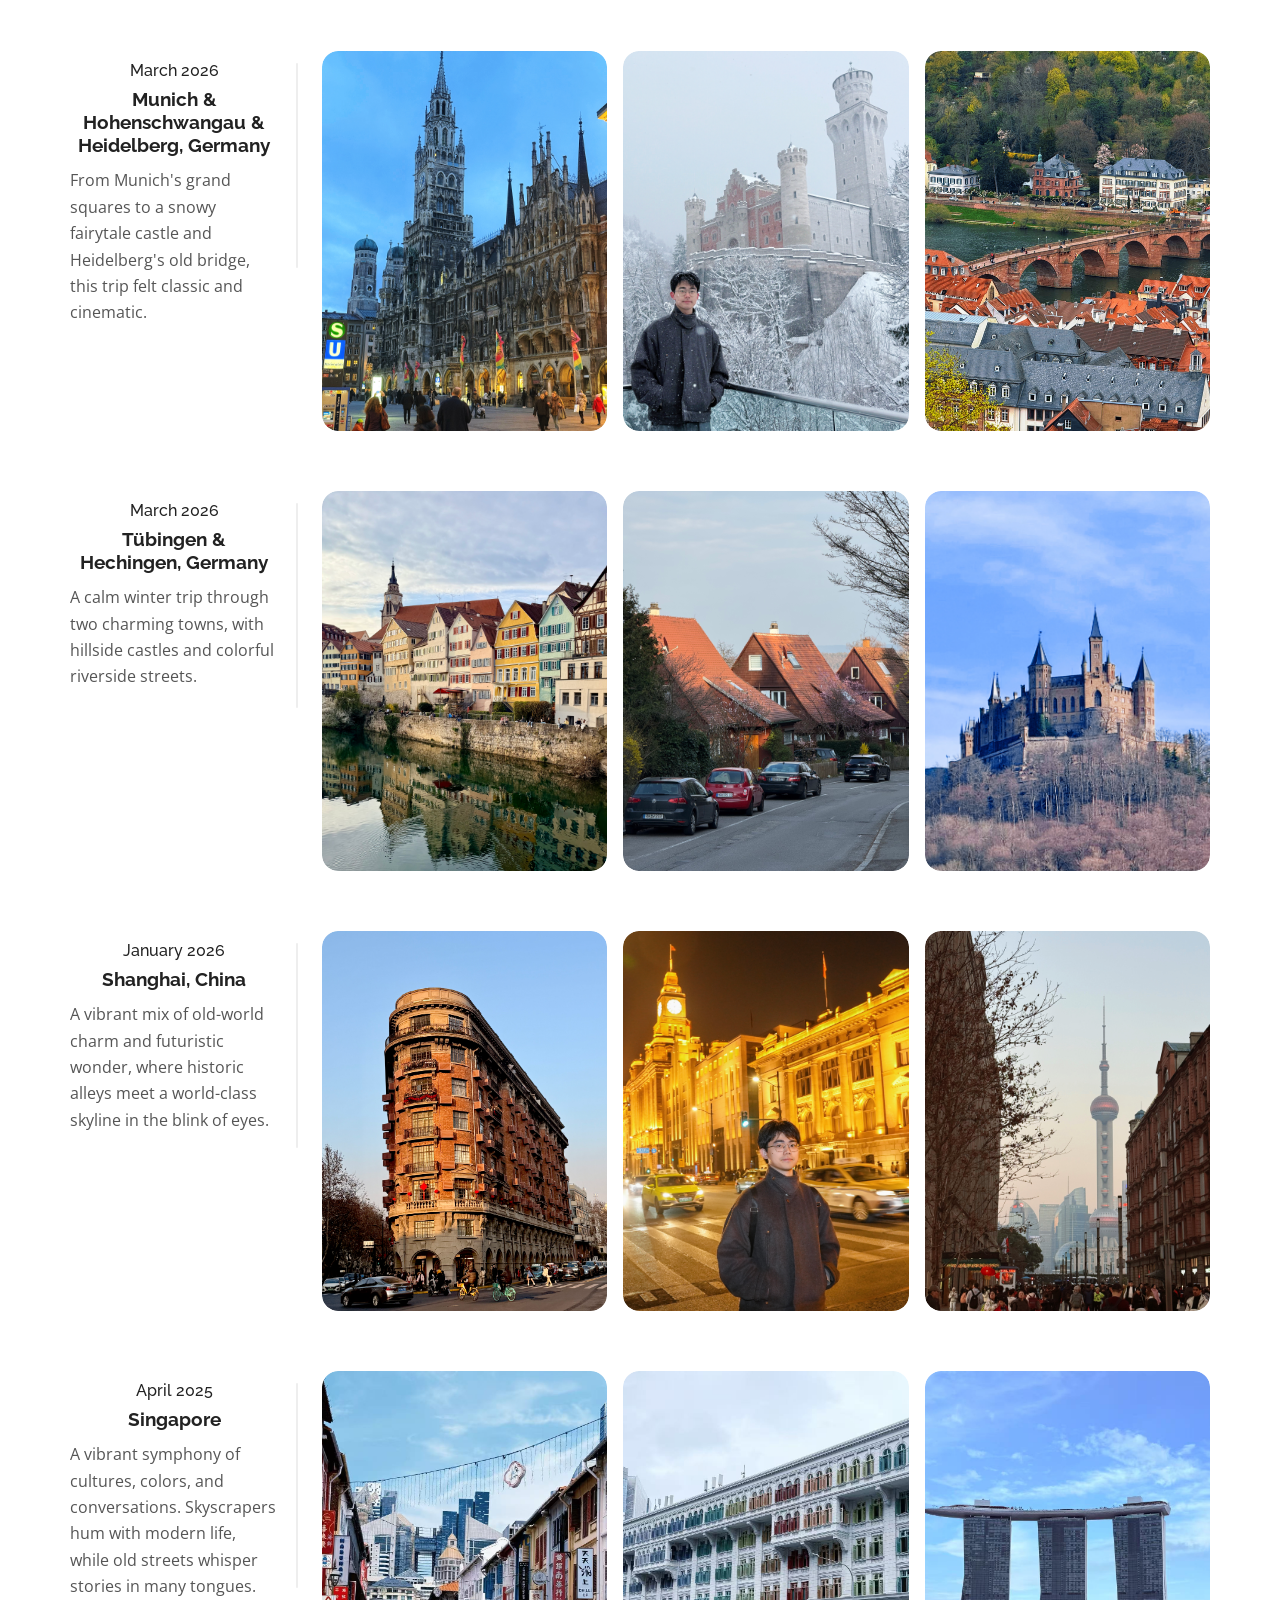
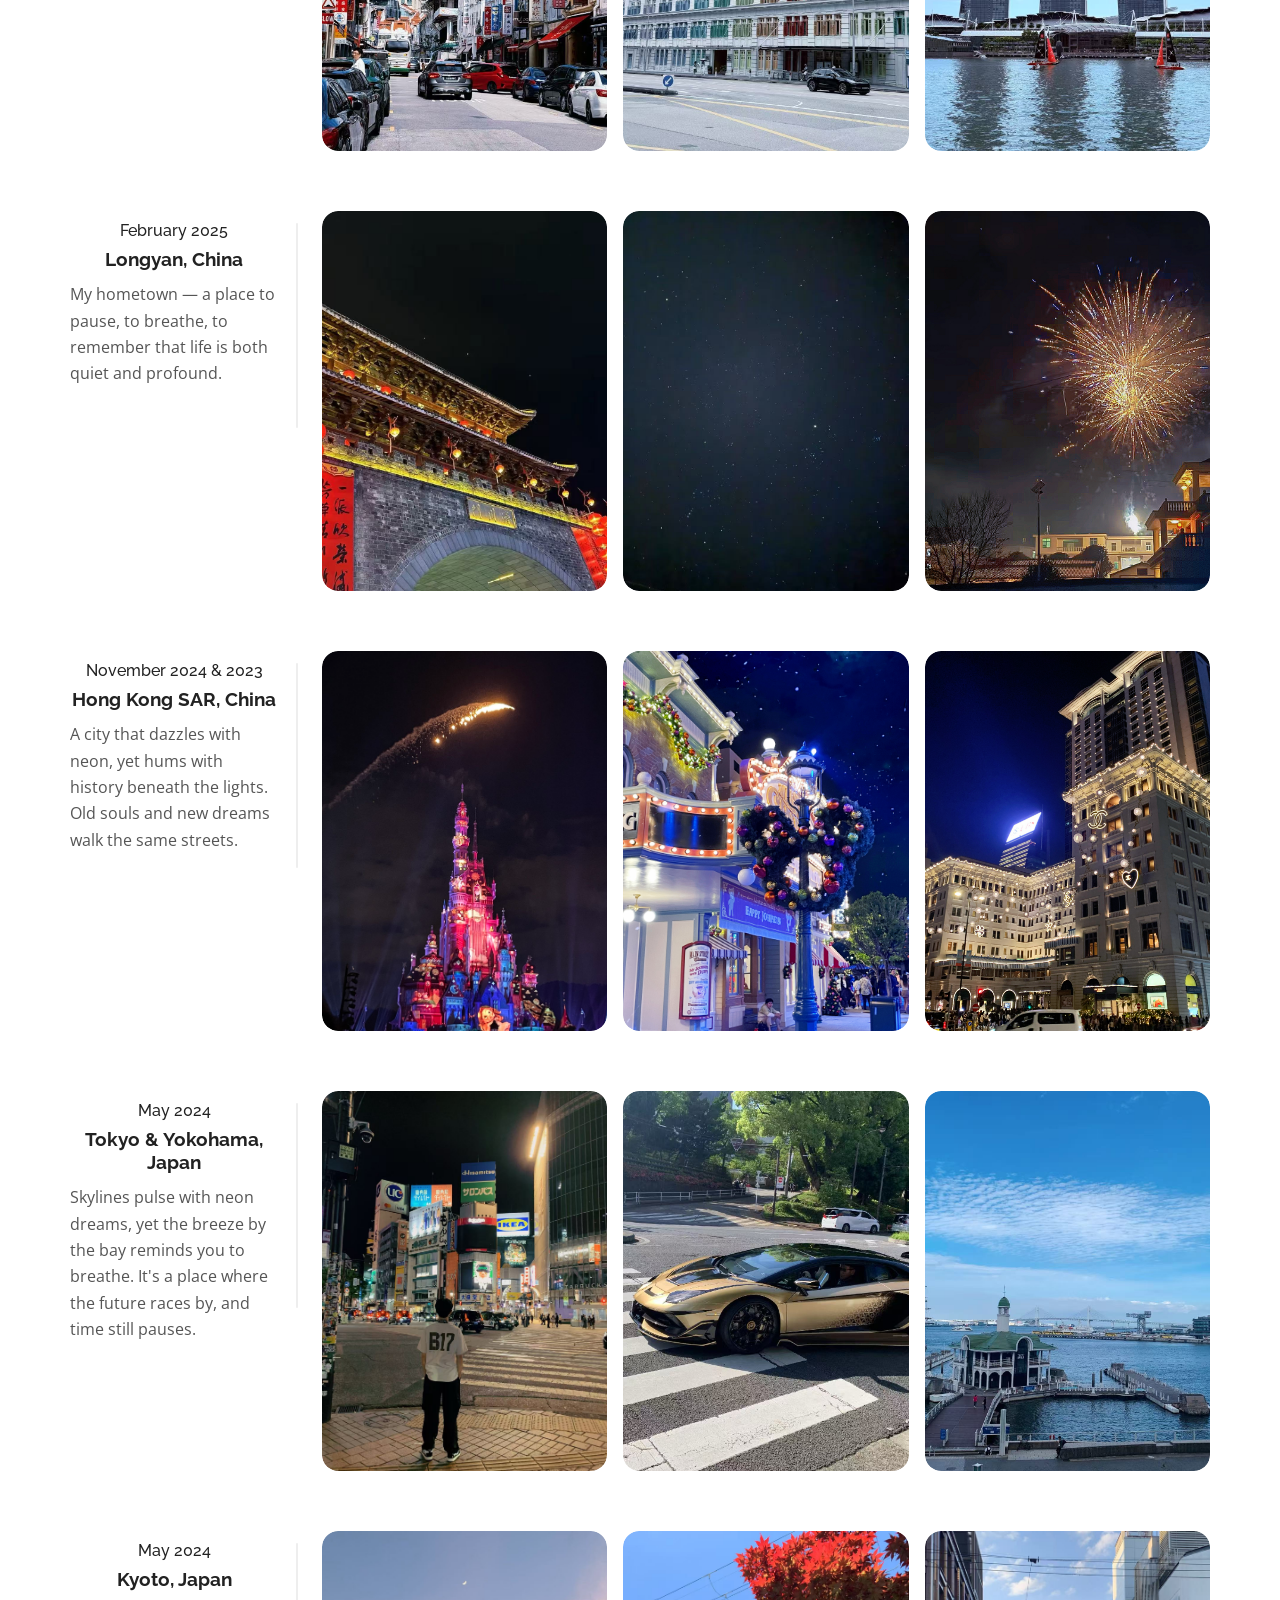
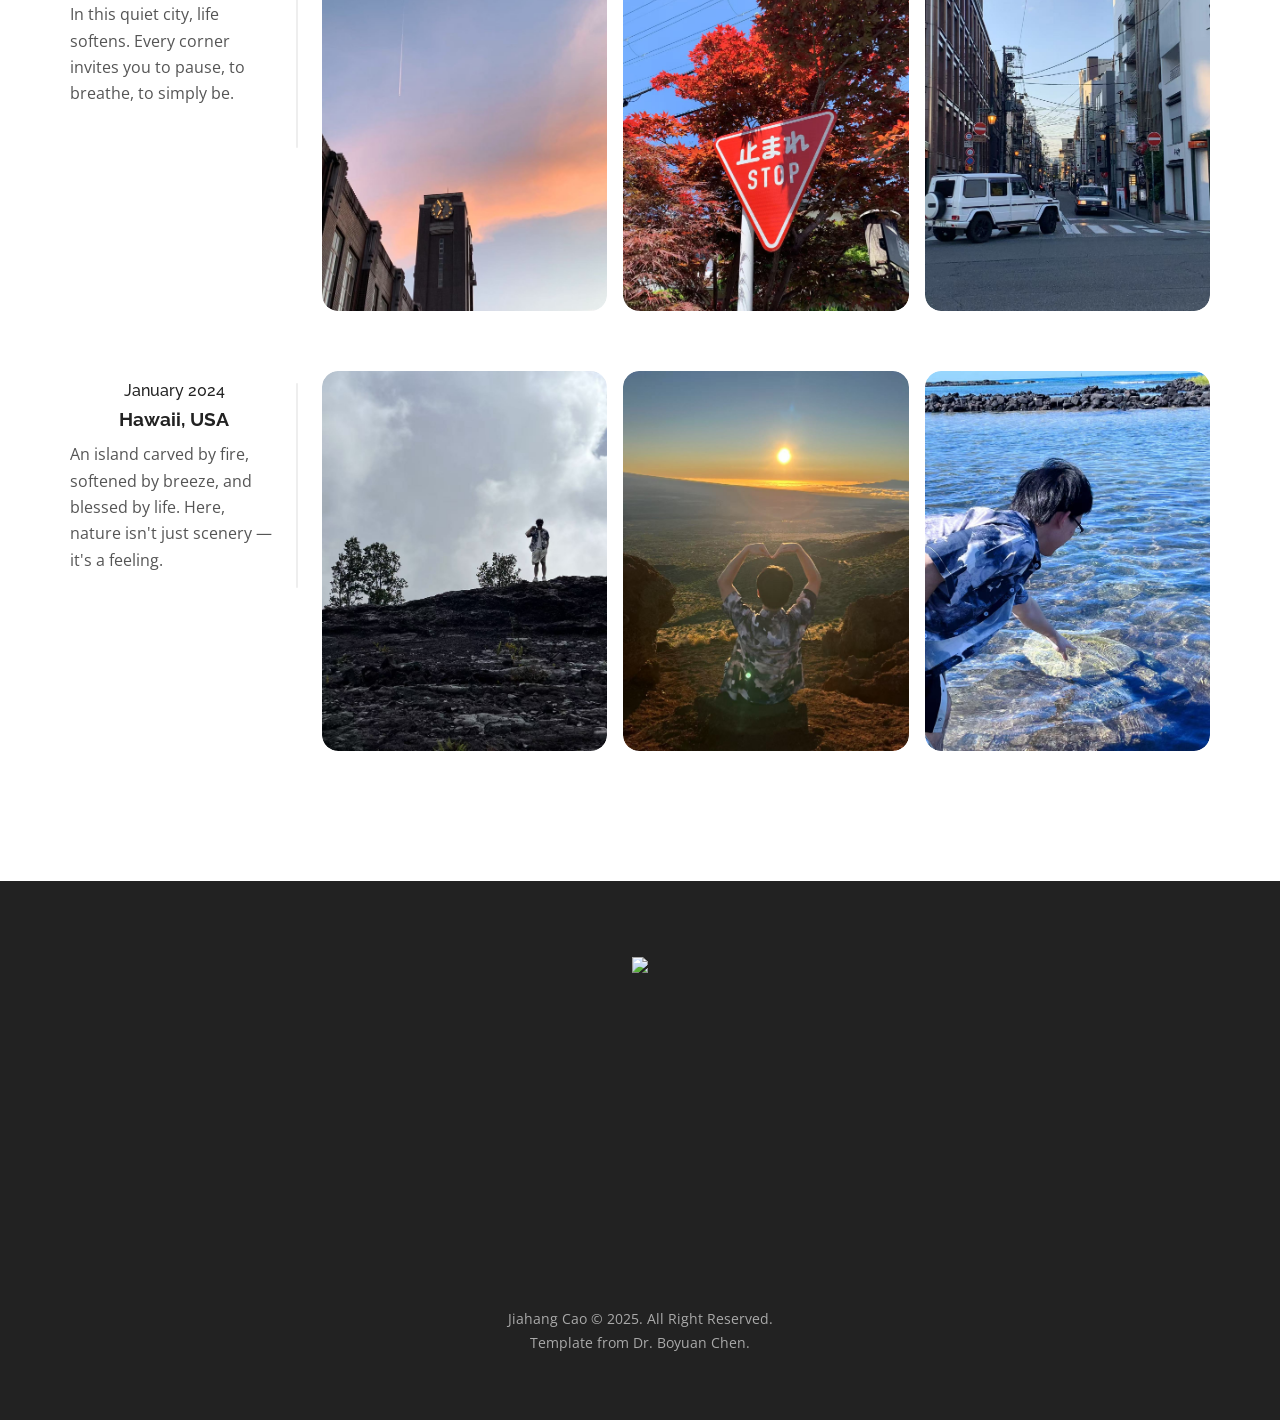
==== commit 9fad9005: "update" ====
--- a/index.html
+++ b/index.html
@@ -1,9 +1,12 @@
 <!DOCTYPE html>
-<html lang="en" class="site-loading">
+<html lang="en">
+  
+<!-- Added by HTTrack --><meta http-equiv="content-type" content="text/html;charset=utf-8" /><!-- /Added by HTTrack -->
 <head>
     <meta charset="utf-8" />
     <meta http-equiv="x-ua-compatible" content="ie=edge" />
     <meta name="viewport" content="width=device-width, initial-scale=1.0" />
+    <!-- <link href="https://cdnjs.cloudflare.com/ajax/libs/font-awesome/5.15.4/css/all.min.css" rel="stylesheet"> -->
     <title>Jiahang Cao Homepage</title>
     <meta
       name="keywords"
@@ -45,7 +48,7 @@
           {
             "@type": "Person",
             "name": "Jun Ma"
-          }
+          },
         ],
         "memberOf": [
           {
@@ -55,14 +58,14 @@
           {
             "@type": "Organization",
             "name": "HKU"
-          }
+          },
         ],
         "worksFor": {
           "@type": "Organization",
           "name": "The University of Hong Kong"
         },
         "sameAs": [
-          "https://scholar.google.com/citations?user=RTy-jyAAAAAJ"
+          "https://scholar.google.com/citations?user=RTy-jyAAAAAJ",
         ],
         "alumniOf": [
         {
@@ -86,54 +89,65 @@
           {
             "@type": "Organization",
             "name": "HKU IDS"
-          }
+          },
         ]
       }
     </script>
 
+    <!-- favicon -->
     <link href="data/洒1.ico" rel="icon" type="image/x-icon" />
-
-    <link rel="preload" href="images/background/sky.png" as="image" />
-
-    <style>
-      html.site-loading #about,
-      html.site-loading #research,
-      html.site-loading #portfolio,
-      html.site-loading #footer,
-      html.site-loading #partial-about,
-      html.site-loading #partial-research,
-      html.site-loading #partial-portfolio {
-        display: none !important;
-      }
-
-      #home.banner {
-        min-height: 100vh;
-        min-height: 100dvh;
-        display: block !important;
-      }
-    </style>
-
+    <!-- <link href="data/洒.png" rel="icon" sizes="128x128" type="image/png"> -->
+
+    <!--Preload font-->
+    <link
+      href="https://fonts.googleapis.com/css?family=Raleway:200,300,400,500,600,700,800,900%7cOpen+Sans:400,600,700,800"
+      rel="preload"
+      as="style" />
+
+    <!--Bootstrap css-->
+    <link rel="stylesheet" href="css/bootstrap.css" />
+
+    <!--Magnific Popup css-->
+    <!-- <link rel="stylesheet" href="css/magnific-popup.css" /> -->
+
+    <!-- Google Fonts -->
     <link
       href="https://fonts.googleapis.com/css?family=Raleway:200,300,400,500,600,700,800,900%7cOpen+Sans:400,600,700,800"
       rel="stylesheet" />
-    <link rel="stylesheet" href="css/bootstrap.css" />
+
+    <!--Site Main Style css-->
     <link rel="stylesheet" href="css/style.css" />
-    <link rel="stylesheet" href="css/site-extra.css" />
-    <link rel="stylesheet" href="css/font-awesome.min.css" />
-    <link rel="stylesheet" href="css/owl.carousel.min.css" />
-    <link rel="stylesheet" href="css/owl.theme.default.min.css" />
-
-    <script
-      async
-      src="https://www.googletagmanager.com/gtag/js?id=G-2VDTE2MJMK"></script>
-    <script src="js/analytics.js"></script>
-</head>
-
-<body>
+  </head>
+
+  <!-- Google tag (gtag.js) -->
+  <script
+    async
+    src="https://www.googletagmanager.com/gtag/js?id=G-2VDTE2MJMK"></script>
+  <script>
+    window.dataLayer = window.dataLayer || [];
+    function gtag() {
+      dataLayer.push(arguments);
+    }
+    gtag("js", new Date());
+
+    gtag("config", "G-2VDTE2MJMK");
+  </script>
+
+  <body>
+    <!--Preloader-->
+    <!-- <div class="preloader">
+      <div class="loader"></div>
+    </div> -->
+    <!--Preloader-->
+
     <!--Navbar Start-->
     <nav id="navbar" class="navbar navbar-expand-lg navbar-dark">
       <div class="container">
-        <a class="navbar-brand logo" href="index-2.html"></a>
+        <!-- LOGO -->
+        <a class="navbar-brand logo" href="index-2.html">
+          <!-- Home -->
+          <!-- <img src="images/Boyuan_Stamp.png" style="height: 80px" /> -->
+        </a>
 
         <button
           class="navbar-toggler collapsed"
@@ -148,18 +162,25 @@
 
         <div class="navbar-collapse collapse" id="navbarCollapse">
           <ul class="navbar-nav ml-auto">
+            <!--Nav Links-->
             <li class="nav-item">
-              <a href="#home" class="nav-link active" data-scroll-nav="0">Home</a>
+              <a href="#" class="nav-link active" data-scroll-nav="0">Home</a>
             </li>
             <li class="nav-item">
-              <a href="#about" class="nav-link" data-scroll-nav="1">About</a>
+              <a href="#" class="nav-link" data-scroll-nav="1">About</a>
+            </li>
+            <!-- <li class="nav-item">
+              <a href="files/Boyuan_Chen_CV.pdf" class="nav-link">Resume</a>
+            </li> -->
+            <li class="nav-item">
+              <a href="#" class="nav-link" data-scroll-nav="2">Research</a>
             </li>
             <li class="nav-item">
-              <a href="#research" class="nav-link" data-scroll-nav="2">Research</a>
+              <a href="#" class="nav-link" data-scroll-nav="3">Misc</a>
             </li>
-            <li class="nav-item">
-              <a href="#portfolio" class="nav-link" data-scroll-nav="3">Misc</a>
-            </li>
+            <!-- <li class="nav-item">
+              <a href="#" class="nav-link" data-scroll-nav="4">Blog</a>
+            </li> -->
           </ul>
         </div>
       </div>
@@ -174,6 +195,7 @@
       data-stellar-background-ratio=".7"
       data-scroll-index="0">
       <div class="container">
+        <!--Banner Content-->
         <div class="banner-caption">
           <h1>Hi! I'm Jiahang Cao.</h1>
           <p class="cd-headline clip mt-30">
@@ -187,48 +209,3498 @@
           </p>
         </div>
         <div class="arrow">
-          <a class="fa fa-chevron-down fa-2x" href="#about" data-scroll-nav="1"></a>
+          <a class="fa fa-chevron-down fa-2x" href="#" data-scroll-nav="1"></a>
         </div>
       </div>
     </section>
+    <!--Home Section End-->
+
+    <!--Font Awesome css (the commented out font awesome 4.7 doesn't contain google scholar)-->
+    <link rel="stylesheet" href="css/font-awesome.min.css" />
+    <script
+      src="css/32569faa05.js"
+      crossorigin="anonymous"></script>
+
+    <!--About Section Start-->
+    <section
+      id="about"
+      class="about pt-100 pb-100"
+      data-scroll-index="1"
+      style="display: none">
+      <div class="container">
+        <div class="row">
+          <div class="col-lg-5 col-md-6">
+            <!--About Image-->
+            <div class="about-img">
+              <img
+                src="images/me.jpg"
+                alt="Photo of Jiahang Cao"
+                width="450"
+                height="600" />
+            </div>
+          </div>
+          <div class="col-lg-7 col-md-6">
+            <!--About Content-->
+            <div class="about-content">
+              <div class="about-heading">
+                <h2>About Me</h2>
+                <!-- <span>AI/ML Researcher & Robotics Enthusiast</span> -->
+              </div>
+              <p>
+                I'm Jiahang Cao, a 1st-year PhD student at <a href="https://www.hku.hk/" style="color: rgb(26, 115, 206);">The University of Hong Kong</a>, 
+                advised by Prof. <a href="https://andrewluo.net" style="color: rgb(26, 115, 206);">Andrew F. Luo</a> and Prof. <a href="http://luoping.me/" style="color: rgb(26, 115, 206);">Ping Luo</a>.
+                Previously, I obtained my bachelor's degree in Mathematics at 
+                <a href="https://www.sysu.edu.cn/sysuen/" style="color: rgb(26, 115, 206);">Sun Yat-sen University</a> in 2022, 
+                and MPhil degree at 
+                <a href="https://www.hkust-gz.edu.cn/" style="color: rgb(26, 115, 206);">The Hong Kong University of Science and Technology (Guangzhou)</a> in 2025. 
+                My research focuses on robot learning, deep generative models, and cognitive-inspired models.
+                
+              </p>
+              <p>
+                My research aims to advance robot learning by leveraging generative models to capture broad, multimodal knowledge, and drawing on principles of 
+                human cognition to improve perception, language understanding, and decision-making across complex environments.
+              </p>
+              
+              <style>
+                .custom-link a,
+                .custom-link a:visited {
+                  color: rgb(26, 115, 206);
+                  text-decoration: none;
+                }
+              </style>
+              
+              <p class="custom-link">
+                Always open to research collaborations in latest AI and robotics, feel free to reach out (<span id="email"></span>). 
+                Also happy to talk basketball, rap, or just life 🏀🎤🌞.
+              </p>
+              
+
+              <p class="custom-link" style="margin-top: 8px; padding:6px 10px; border-left:4px solid #ff4d4f; background:rgba(255,77,79,0.08); border-radius:4px;">
+                <span style="color:#ff4d4f; font-weight:700;">NEW (Nov, 2025) — We're recruiting RAs / interns!</span><br>
+                Remote and onsite (Shenzhen) positions available!  
+                We welcome candidates interested in <b>robot learning</b>, <b>generative models</b>, <b>model Interpretability</b> and those with strong mathematical foundations.  
+                If you'd like to join us, please get in touch via email.
+              </p>
+
+              <script>
+                const user = "sage_cao";
+                const domain = "outlook.com";
+                const email = `${user}@${domain}`;
+                const mailto = `mailto:${email}`;
+                document.getElementById("email").innerHTML = `<a href="${mailto}">${email}</a>`;
+              </script>
+              
+
+
+              <div style="margin-top: 30px;">
+                <h3 style="font-size: 20px; font-weight: bold;">News</h3>
+                <div class="table-responsive" style="max-height: 200px; overflow-y: auto; padding: 10px;">
+                  <table class="table table-sm table-borderless mb-0">
+                    <tr>
+                      <td style="width: 120px; white-space: nowrap; color: #555;">May 25, 2026</td>
+                      <td>Six papers accepted: <a href="https://arxiv.org/pdf/2510.07152" style="color: rgb(26, 115, 206);">DPL</a> (humanoid locomotion) & <a href="https://physics-constrained-real2sim.github.io/" style="color: rgb(26, 115, 206);">Physics-constrained Real2Sim</a> to RAL 2026; <a href="https://mercerai.github.io/MoSA/" style="color: rgb(26, 115, 206);">MoSA</a> (dynamics learning) & <a href="https://arxiv.org/pdf/2602.09878" style="color: rgb(26, 115, 206);">MVISTA-4D</a> (4D world models) to ICML 2026; <a href="https://rsg-nerf.github.io/RSG-NeRF/" style="color: rgb(26, 115, 206);">RSG-NeRF</a> (3D reconstruction) & <a href="https://arxiv.org/pdf/2605.21258" style="color: rgb(26, 115, 206);">Structural Latent Points</a> (visual representation for manipulation) to ICRA 2026.</td>
+                    </tr>
+                    <tr>
+                      <td style="width: 120px; white-space: nowrap; color: #555;">Feb 22, 2026</td>
+                      <td>Two papers about AI4Neuro (<a href="https://arxiv.org/abs/2604.09817" style="color: rgb(26, 115, 206);">NeuroFlow</a> & <a href="https://arxiv.org/abs/2604.08537" style="color: rgb(26, 115, 206);">BrainCoDec</a>) are accepted to CVPR 2026!</td>
+                    </tr>
+                    <tr>
+                      <td style="width: 120px; white-space: nowrap; color: #555;">Jan 27, 2026</td>
+                      <td><a href="https://sagecao1125.github.io/GPC-Site/" style="color: rgb(26, 115, 206);">GPC</a> is accepted to ICLR 2026! See you in Rio de Janeiro😎. And <a href="https://zheng-joe-lee.github.io/manivid3d/" style="color: rgb(26, 115, 206);">ManiVID-3D</a> is accepted to RAL 2026!</td>
+                    </tr>
+                    <tr>
+                      <td style="width: 120px; white-space: nowrap; color: #555;">August 7, 2025</td>
+                      <td><a href="https://ieeexplore.ieee.org/abstract/document/11066249/" style="color: rgb(26, 115, 206);">G2-SDF</a> is accepted to RAL 2025. And we recently release <a href="https://humanoid-occupancy.github.io/" style="color: rgb(26, 115, 206);">Humanoid Occupancy</a>, a generalized multimodal occupancy perception system for humanoid robots.</td>
+                    </tr>
+                    <tr>
+                      <td style="width: 120px; white-space: nowrap; color: #555;">July 10, 2025</td>
+                      <td>We release <a href="https://daojiepeng.github.io/LOVON/" style="color: rgb(26, 115, 206);">LOVON</a>, a legged open-vocabulary object navigator, tailored for effective long-range object navigation in dynamic, unstructured environments📍.</td>
+                    </tr>
+                    <tr>
+                      <td style="width: 120px; white-space: nowrap; color: #555;">June 16, 2025</td>
+                      <td>Three papers (<a href="https://sagecao1125.github.io/mamba_policy/" style="color: rgb(26, 115, 206);">Mamba Policy</a>, <a href="https://henryhcliu.github.io/robodexvlm/" style="color: rgb(26, 115, 206);">RoboDexVLM</a>, <a href="https://arxiv.org/pdf/2503.08299" style="color: rgb(26, 115, 206);">Distillation-PPO</a>) are accepted to IROS 2025! See you in Hangzhou😎.</td>
+                    </tr>
+                    <tr>
+                      <td style="width: 120px; white-space: nowrap; color: #555;">June 04, 2025</td>
+                      <td>
+                        Start an internship at an outstanding humanoid robot company: <a href="https://x-humanoid.com/?lang=en" style="color: rgb(26, 115, 206);">X-Humanoid</a>.
+                      </td>
+                    </tr>
+                    <tr>
+                      <td style="white-space: nowrap; color: #555;">May 09, 2025</td>
+                      <td>
+                        Graduated from <a href="https://www.hkust-gz.edu.cn/" style="color: rgb(26, 115, 206);">HKUST(GZ)</a> as an MPhil. Grateful for every hardship and every helping hand, moving forward with quiet strength and unwavering resolve💪🏻.
+                      </td>
+                    </tr>
+                  </table>
+                </div>
+              </div>
+              
+              
+              
+              <!--About Social Icons-->
+              <div style="display: flex; justify-content: space-between">
+              <!-- <div style="display: flex; align-items: center; justify-content: flex-start; width: 100%;"> -->
+                <!-- <div class="about-button">
+                  <a class="main-btn" href="files/Boyuan_Chen_CV.pdf"
+                    >Resume / CV</a
+                  >
+                </div> -->
+                <div class="social-icons">
+                  <a
+                    href="https://scholar.google.com/citations?user=RTy-jyAAAAAJ"
+                    ><i class="fa fa-brands fa-google-scholar"> </i>
+                  </a>
+                  <a href="https://x.com/sage_1125?s=21"
+                    ><i class="fa fa-twitter"></i
+                  ></a>
+                  <a href="https://github.com/SageCao1125"
+                    ><i class="fa fa-github"></i
+                  ></a>
+                  <a href="https://www.linkedin.com/in/jiahang-cao-8799322a8/"
+                    ><i class="fa fa-linkedin"></i
+                  ></a>
+                  <a href="mailto:sage_cao@outlook.com">
+                    <i class="fa fa-envelope"></i>
+                  </a>
+                </div> 
+              </div>
+            </div>
+          </div>
+        </div>
+      </div>
+    </section>
+    <!--About Section End-->
+
+  
+
+    
+    <!--Research Section Start-->
+    <section
+      id="research"
+      class="research bg-gray pt-100 pb-50"
+      data-scroll-index="2"
+      style="display: none">
+      <div class="container">
+        <div class="row">
+          <div class="col">
+            <div class="heading text-center">
+              <h2>My research</h2>
+            </div>
+          </div>
+        </div>
+
+        <div id="main-pub-container">
+          <h5 class="subtitle">
+              <strong>Publications</strong>
+              (
+                  <a id="publication-by-selected" href="javascript:;" onclick="publicationBySelected();">show selected</a> /
+                  <a id="publication-by-date" href="javascript:;" onclick="publicationByDate();">show all by date</a> /
+                  <a id="publication-by-topic" href="javascript:;" onclick="publicationByTopic();">show all by topic</a>
+              )
+          </h5>
+          <p class="subtitle-aux">
+              <span class="bold">Topics:</span>
+              <a href="#topic-robotics" onclick="return publicationByTopicSpecific(this)" data-topic="robotics">Robot Learning</a> /
+              <a href="#topic-generative-model" onclick="return publicationByTopicSpecific(this)" data-topic="generative-model">Generative Models</a> /
+              <a href="#topic-cognitive-model" onclick="return publicationByTopicSpecific(this)" data-topic="cognitive-model">Cognitive-inspired Models</a> /
+              <a href="#topic-others" onclick="return publicationByTopicSpecific(this)" data-topic="others">Others</a>
+              <br>
+              <span class="note">(* indicates equal contribution)</span>
+              </br>
+          </p>
+          
+
+          
+          <div id="main-pub-card-container" class="hide">
+
+            
+
+
+
+            <div class="pub-card" data-topic="robotics" data-year="2026" data-selected="false">
+              <div class="row">
+                <div class="col-l col-xs-12 col-lg-4">
+                    <!-- <img class="uniform-image" src="data/projects/2024_sdm/sdm.png" width="100%" playsinline autoplay muted loop preload/> -->
+                  <div class="paper-thumbnail">
+                    <img
+                      loading="lazy"
+                      src="data/projects/2026_meshmimic/meshmimic_main.png"
+                      alt="paper thumbnail"
+                      width="1000"
+                      height="500" 
+                      playsinline autoplay muted loop preload/>
+                  </div>
+                </div>
+                <div class="col-r col-xs-12 col-lg-8">
+                  <div class="pub-card-body">
+                    <!-- <h5 class="title" style="color: rgb(0, 71, 119);">Spiking Diffusion Models</h5> -->
+                    <h5 class="title">MeshMimic: Geometry-Aware Humanoid Motion Learning through 3D Scene Reconstruction</h5>
+                      <h6 class="authors">
+                        <a href="https://github.com/jonyzhang2023">Qiang Zhang*</a>,
+                        <a href="https://jiahao-ma.github.io/">Jiahao Ma*</a>,
+                        <a href="https://scholar.google.com/citations?user=sZB2hHcAAAAJ&hl=en">Peiran Liu*</a>,
+                        <u>Shi Shuai*</u>,
+                        <u>Zeran Su</u>,
+                        <u>Zifan Wang</u>,
+                        <a href="https://openreview.net/profile?id=~Jingkai_SUN1">Jingkai Sun</a>,
+                        <u>Wei Cui</u>,
+                        <u>Jialin Yu</u>,
+                        <a href="https://openreview.net/profile?id=~Gang_Han1">Gang Han</a>,
+                        <a href="https://openreview.net/profile?id=~Wen_Zhao2">Wen Zhao</a>,
+                        <u>Pihai Sun</u>,
+                        <u>Kangning Yin</u>,
+                        <a href="https://scholar.google.com/citations?user=DjQT_G0AAAAJ">Jiaxu Wang*</a>,
+                        <u><strong>Jiahang Cao</strong></u>,
+                        <a href="https://scholar.google.com/citations?user=nzfJ4mEAAAAJ">Lingfeng Zhang</a>,
+                        <a href="https://chaducheng.github.io/">Hao Cheng</a>,
+                        <a href="https://haoxiaoshuai.github.io/homepage/">Xiaoshuai Hao</a>,
+                        <a href="https://personal.hkust-gz.edu.cn/jiyiding/">Yiding Ji</a>,
+                        <a href="https://junweiliang.me/">Junwei Liang</a>
+                        <u>Xiaoshuai Hao</u>,
+                        <a href="https://scholar.google.com/citations?user=IirM9zMAAAAJ">Jian Tang</a>,
+                        <a href="https://scholar.google.com/citations?user=Mu__bJEAAAAJ">Renjing Xu</a>,
+                        <a href="https://openreview.net/profile?id=~Yijie_Guo3">Yijie Guo</a>
+                      </h6>
+                      <h6 class="authors">
+                        <strong>arXiv 2026</strong>
+                      </h6>
+                      <p class="info">
+                        <a href="https://arxiv.org/pdf/2602.15733">Paper</a> |
+                        <a
+                          shape="rect"
+                          href="javascript:togglebib('meshmimic')"
+                          class="togglebib"
+                          >Bibtex</a
+                        >
+                        <pre id= 'meshmimic' xml:space="preserve" style="display: none; margin: 0; padding: 0; text-align: left;">
+@article{zhang2026meshmimic,
+  title={MeshMimic: Geometry-Aware Humanoid Motion Learning through 3D Scene Reconstruction},
+  author={Zhang, Qiang and Ma, Jiahao and Liu, Peiran and Shi, Shuai and Su, Zeran and Wang, Zifan and Sun, Jingkai and Cui, Wei and Yu, Jialin and Han, Gang and others},
+  journal={arXiv preprint arXiv:2602.15733},
+  year={2026}
+}
+                        </pre>
+                      </p>
+                  </div>
+                </div>
+              </div>
+            </div>
+            <div class="pub-card" data-topic="robotics" data-year="2026" data-selected="false">
+              <div class="row">
+                <div class="col-l col-xs-12 col-lg-4">
+                    <!-- <img class="uniform-image" src="data/projects/2024_sdm/sdm.png" width="100%" playsinline autoplay muted loop preload/> -->
+                  <div class="paper-thumbnail">
+                    <img
+                      loading="lazy"
+                      src="data/projects/2026_physics_real2sim/physics_real2sim_main.png"
+                      alt="paper thumbnail"
+                      width="1000"
+                      height="500" 
+                      playsinline autoplay muted loop preload/>
+                  </div>
+                </div>
+                <div class="col-r col-xs-12 col-lg-8">
+                  <div class="pub-card-body">
+                    <!-- <h5 class="title" style="color: rgb(0, 71, 119);">Spiking Diffusion Models</h5> -->
+                    <h5 class="title">Real-to-Sim for Highly Cluttered Environments via Physics-Consistent Inter-Object Reasoning</h5>
+                      <h6 class="authors">
+                        <a href="https://tianyi20.github.io/">Tianyi Xiang</a>,
+                        <u><strong>Jiahang Cao</strong></u>,
+                        <u>Sikai Guo</u>,
+                        <u>Guoyang Zhao</u>,
+                        <a href="https://andrewluo.net/">Andrew F. Luo</a>
+                        <a href="https://personal.hkust-gz.edu.cn/junma/index.html">Jun Ma</a>
+                      </h6>
+                      <h6 class="authors">
+                        <strong>arXiv 2026</strong>
+                      </h6>
+                      <p class="info">
+                        <a href="https://arxiv.org/pdf/2602.12633">Paper</a> |
+                        <a
+                          shape="rect"
+                          href="javascript:togglebib('physics_real2sim')"
+                          class="togglebib"
+                          >Bibtex</a
+                        >
+                        <pre id= 'physics_real2sim' xml:space="preserve" style="display: none; margin: 0; padding: 0; text-align: left;">
+@article{xiang2026real,
+  title={Real-to-Sim for Highly Cluttered Environments via Physics-Consistent Inter-Object Reasoning},
+  author={Xiang, Tianyi and Cao, Jiahang and Guo, Sikai and Zhao, Guoyang and Luo, Andrew F and Ma, Jun},
+  journal={arXiv preprint arXiv:2602.12633},
+  year={2026}
+}
+                        </pre>
+                      </p>
+                  </div>
+                </div>
+              </div>
+            </div>
+            <div class="pub-card" data-topic="robotics" data-year="2026" data-selected="false">
+              <div class="row">
+                <div class="col-l col-xs-12 col-lg-4">
+                    <!-- <img class="uniform-image" src="data/projects/2024_sdm/sdm.png" width="100%" playsinline autoplay muted loop preload/> -->
+                  <div class="paper-thumbnail">
+                    <img
+                      loading="lazy"
+                      src="data/projects/2026_mvista/mvista_main.png"
+                      alt="paper thumbnail"
+                      width="1000"
+                      height="500" 
+                      playsinline autoplay muted loop preload/>
+                  </div>
+                </div>
+                <div class="col-r col-xs-12 col-lg-8">
+                  <div class="pub-card-body">
+                    <!-- <h5 class="title" style="color: rgb(0, 71, 119);">Spiking Diffusion Models</h5> -->
+                    <h5 class="title">MVISTA-4D: View-Consistent 4D World Model with Test-Time Action Inference for Robotic Manipulation</h5>
+                      <h6 class="authors">
+                        <a href="https://scholar.google.com/citations?user=DjQT_G0AAAAJ">Jiaxu Wang*</a>,
+                        <u>Yicheng Jiang*</u>,
+                        <u>Tianlun He</u>,
+                        <a href="https://openreview.net/profile?id=~Jingkai_SUN1">Jingkai Sun</a>,
+                        <a href="https://github.com/jonyzhang2023">Qiang Zhang</a>,
+                        <u>Junhao He</u>,
+                        <u><strong>Jiahang Cao</strong></u>,
+                        <u>Zesen Gan</u>,
+                        <a href="https://myuansun.github.io/">Mingyuan Sun</a>,
+                        <a href="https://ece.hkust.edu.hk/eeqshao">Qiming Shao</a>
+                        <a href="https://xyue.io/">Xiangyu Yue</a>
+                      </h6>
+                      <h6 class="authors">
+                        <strong>arXiv 2026</strong>
+                      </h6>
+                      <p class="info">
+                        <a href="https://arxiv.org/pdf/2602.09878">Paper</a> |
+                        <a
+                          shape="rect"
+                          href="javascript:togglebib('mvista')"
+                          class="togglebib"
+                          >Bibtex</a
+                        >
+                        <pre id= 'mvista' xml:space="preserve" style="display: none; margin: 0; padding: 0; text-align: left;">
+@article{wang2026mvista,
+  title={MVISTA-4D: View-Consistent 4D World Model with Test-Time Action Inference for Robotic Manipulation},
+  author={Wang, Jiaxu and Jiang, Yicheng and He, Tianlun and Sun, Jingkai and Zhang, Qiang and He, Junhao and Cao, Jiahang and Gan, Zesen and Sun, Mingyuan and Shao, Qiming and others},
+  journal={arXiv preprint arXiv:2602.09878},
+  year={2026}
+}
+                        </pre>
+                      </p>
+                  </div>
+                </div>
+              </div>
+            </div>
+                        <div class="pub-card" data-topic="robotics" data-year="2026" data-selected="false">
+              <div class="row">
+                <div class="col-l col-xs-12 col-lg-4">
+                    <!-- <img class="uniform-image" src="data/projects/2024_sdm/sdm.png" width="100%" playsinline autoplay muted loop preload/> -->
+                  <div class="paper-thumbnail">
+                    <img
+                      loading="lazy"
+                      src="data/projects/2024_r_sgnerf/r-sgnerf_main.png"
+                      alt="paper thumbnail"
+                      width="1000"
+                      height="500" 
+                      playsinline autoplay muted loop preload/>
+                  </div>
+                </div>
+                <div class="col-r col-xs-12 col-lg-8">
+                  <div class="pub-card-body">
+                    <!-- <h5 class="title" style="color: rgb(0, 71, 119);">Spiking Diffusion Models</h5> -->
+                    <h5 class="title">Robust SG-NeRF: Robust Scene Graph Aided Neural Surface Reconstruction</h5>
+                      <h6 class="authors">
+                        <a href="https://scholar.google.com/citations?user=CPakAgoAAAAJ">Yi Gu</a>,
+                        <u>Dongjun Ye</u>,
+                        <u>Zhaorui Wang</u>,
+                        <a href="https://scholar.google.com/citations?user=DjQT_G0AAAAJ">Jiaxu Wang</a>,
+                        <u><strong>Jiahang Cao</strong></u>,
+                        <a href="https://scholar.google.com/citations?user=Mu__bJEAAAAJ">Renjing Xu</a>
+                      </h6>
+                      <h6 class="authors">
+                        <strong>ICRA 2026</strong> (<a href="https://2026.ieee-icra.org/" class="conference">IEEE International Conference on Robotics and Automation</a>)
+                      </h6>
+                      <p class="info">
+                        <a href="https://arxiv.org/pdf/2411.13620">Paper</a> |
+                        <a href="https://rsg-nerf.github.io/RSG-NeRF/">Project</a> |
+                        <a
+                          shape="rect"
+                          href="javascript:togglebib('r-sgnerf')"
+                          class="togglebib"
+                          >Bibtex</a
+                        >
+                        <pre id= 'r-sgnerf' xml:space="preserve" style="display: none; margin: 0; padding: 0; text-align: left;">
+@article{gu2024robust,
+  title={Robust SG-NeRF: Robust Scene Graph Aided Neural Surface Reconstruction},
+  author={Gu, Yi and Ye, Dongjun and Wang, Zhaorui and Wang, Jiaxu and Cao, Jiahang and Xu, Renjing},
+  journal={arXiv preprint arXiv:2411.13620},
+  year={2024}
+}
+                        </pre>
+                      </p>
+                  </div>
+                </div>
+              </div>
+            </div>
+            <div class="pub-card" data-topic="others" data-year="2026" data-selected="false">
+              <div class="row">
+                <div class="col-l col-xs-12 col-lg-4">
+                    <!-- <img class="uniform-image" src="data/projects/2024_sdm/sdm.png" width="100%" playsinline autoplay muted loop preload/> -->
+                  <div class="paper-thumbnail">
+                    <img
+                      loading="lazy"
+                      src="data/projects/2026_manivid3d/manivid3d_main.png"
+                      alt="paper thumbnail"
+                      width="1000"
+                      height="500" 
+                      playsinline autoplay muted loop preload/>
+                  </div>
+                </div>
+                <div class="col-r col-xs-12 col-lg-8">
+                  <div class="pub-card-body">
+                    <!-- <h5 class="title" style="color: rgb(0, 71, 119);">Spiking Diffusion Models</h5> -->
+                    <h5 class="title">ManiVID-3D: Generalizable View-Invariant Reinforcement Learning for Robotic Manipulation via Disentangled 3D Representations</h5>
+                      <h6 class="authors">
+                        <u>Zheng Li*</u>,
+                        <u>Pei Qu*</u>,
+                        <a href="https://github.com/TATP-233">Yufei Jia</a>,
+                        <a href="">Shihui Zhou</a>,
+                        <a href="">Haizhou Ge</a>,
+                        <u><strong>Jiahang Cao</strong></u>,
+                        <a href="https://facultyprofiles.hkust-gz.edu.cn/faculty-personal-page/?id=6">Jinni Zhou</a>,
+                        <a href="https://air.tsinghua.edu.cn/en/info/1046/1196.htm">Guyue Zhou</a>,
+                        <a href="https://personal.hkust-gz.edu.cn/junma/index.html">Jun Ma</a>
+                      </h6>
+                      <h6 class="authors">
+                      <h6 class="authors">
+                        <strong>IEEE RAL 2026</strong> (<a href="https://ieeexplore.ieee.org/xpl/RecentIssue.jsp?punumber=7083369" class="conference">IEEE Robotics and Automation Letters</a>)
+                      </h6>
+                      <p class="info">
+                        <a href="https://arxiv.org/pdf/2509.11125">Paper</a> |
+                        <a href="https://zheng-joe-lee.github.io/manivid3d/">Project</a> |
+                        <a
+                          shape="rect"
+                          href="javascript:togglebib('manivid')"
+                          class="togglebib"
+                          >Bibtex</a
+                        >
+                        <pre id= 'manivid' xml:space="preserve" style="display: none; margin: 0; padding: 0; text-align: left;">
+@article{li2025manivid,
+  title={ManiVID-3D: Generalizable View-Invariant Reinforcement Learning for Robotic Manipulation via Disentangled 3D Representations},
+  author={Li, Zheng and Qu, Pei and Jia, Yufei and Zhou, Shihui and Ge, Haizhou and Cao, Jiahang and Zhou, Jinni and Zhou, Guyue and Ma, Jun},
+  journal={arXiv preprint arXiv:2509.11125},
+  year={2025}
+}
+                        </pre>
+                      </p>
+                  </div>
+                </div>
+              </div>
+            </div>
+            <div class="pub-card" data-topic="robotics" data-year="2026" data-selected="true">
+              <div class="row">
+                <div class="col-l col-xs-12 col-lg-4">
+                    <!-- <img class="uniform-image" src="data/projects/2024_sdm/sdm.png" width="100%" playsinline autoplay muted loop preload/> -->
+                  <div class="paper-thumbnail">
+                    <img
+                      loading="lazy"
+                      src="data/projects/2025_gpc/gpc_main.png"
+                      alt="paper thumbnail"
+                      width="1000"
+                      height="500" 
+                      playsinline autoplay muted loop preload/>
+                  </div>
+                </div>
+                <div class="col-r col-xs-12 col-lg-8">
+                  <div class="pub-card-body">
+                    <!-- <h5 class="title" style="color: rgb(0, 71, 119);">Spiking Diffusion Models</h5> -->
+                    <h5 class="title">Compose Your Policies! Improving Diffusion-based or Flow-based Robot Policies via Test-time Distribution-level Composition</h5>
+                      <h6 class="authors">
+                        <u><strong>Jiahang Cao*</strong></u>,
+                        <a href="https://openreview.net/profile?id=~Yize_Huang1">Yize Huang*</a>,
+                        <a href="https://scholar.google.com/citations?user=q3x6KsgAAAAJ">Hanzhong Guo</a>,
+                        <a href="https://openreview.net/profile?id=~Rui_Zhang27">Rui Zhang</a>,
+                        <a href="https://openreview.net/profile?id=~Mu_Nan2">Mu Nan</a>,
+                        <a href="https://scholar.google.com/citations?user=6nUpVxIAAAAJ&hl">Weijian Mai</a>,
+                        <a href="https://scholar.google.com/citations?user=DjQT_G0AAAAJ">Jiaxu Wang</a>,
+                        <a href="https://chaducheng.github.io/">Hao Cheng</a>,
+                        <a href="https://openreview.net/profile?id=~Jingkai_SUN1">Jingkai Sun</a>,
+                        <a href="https://openreview.net/profile?id=~Gang_Han1">Gang Han</a>,
+                        <a href="https://openreview.net/profile?id=~Wen_Zhao2">Wen Zhao</a>,
+                        <a href="https://github.com/jonyzhang2023">Qiang Zhang</a>,
+                        <a href="https://openreview.net/profile?id=~Yijie_Guo3">Yijie Guo</a>,
+                        <a href="https://scholar.google.com/citations?user=jrX2FekAAAAJ">Qihao Zheng</a>,
+                        <a href="https://cf-song.github.io/">Chunfeng Song</a>,
+                        <a href="https://scholar.google.com/citations?user=dGZ3vH8AAAAJ">Xiao Li</a>,
+                        <a href="http://luoping.me/">Ping Luo</a>,
+                        <a href="https://andrewluo.net/">Andrew F. Luo</a>
+                      </h6>
+                      <h6 class="authors">
+                      <h6 class="authors">
+                        <strong>ICLR 2026</strong> (<a href="https://openreview.net/group?id=ICLR.cc/2026/Conference" class="conference">International Conference on Learning Representations</a>)
+                      </h6>
+                      <p class="info">
+                        <a href="https://arxiv.org/abs/2510.01068">Paper</a> |
+                        <a href="https://sagecao1125.github.io/GPC-Site/">Project</a> |
+                        <a href="https://github.com/SageCao1125/GPC">Code</a> |
+                        <a href="https://huggingface.co/papers/2510.01068">Hugging Face</a> |
+                        <a href="https://x.com/SAGE_1125/status/1975227851172704464">X</a> |
+                        <a href="https://bsky.app/profile/sagecao.bsky.social/post/3m2jxj25fxc2b">Bluesky</a> |
+                        <a href="https://mp.weixin.qq.com/s/klk-nmh5xFQBooufoGwQhA">机器之心</a> |
+                        <a href="https://mp.weixin.qq.com/s/20sh-8CL0e4XyNuE2qWAkg">具身智能之心</a> |
+                        <a
+                          shape="rect"
+                          href="javascript:togglebib('gpc')"
+                          class="togglebib"
+                          >Bibtex</a
+                        >
+                        <pre id= 'gpc' xml:space="preserve" style="display: none; margin: 0; padding: 0; text-align: left;">
+@article{cao2025compose,
+  title={Compose Your Policies! Improving Diffusion-based or Flow-based Robot Policies via Test-time Distribution-level Composition},
+  author={Cao, Jiahang and Huang, Yize and Guo, Hanzhong and Zhang, Rui and Nan, Mu and Mai, Weijian and Wang, Jiaxu and Cheng, Hao and Sun, Jingkai and Han, Gang and others},
+  journal={arXiv preprint arXiv:2510.01068},
+  year={2025}
+}
+                        </pre>
+                      </p>
+                  </div>
+                </div>
+              </div>
+            </div>
+            <div class="pub-card" data-topic="others" data-year="2025" data-selected="false">
+              <div class="row">
+                <div class="col-l col-xs-12 col-lg-4">
+                    <!-- <img class="uniform-image" src="data/projects/2024_sdm/sdm.png" width="100%" playsinline autoplay muted loop preload/> -->
+                  <div class="paper-thumbnail">
+                    <img
+                      loading="lazy"
+                      src="data/projects/2025_degs/degs_main.png"
+                      alt="paper thumbnail"
+                      width="1000"
+                      height="500" 
+                      playsinline autoplay muted loop preload/>
+                  </div>
+                </div>
+                <div class="col-r col-xs-12 col-lg-8">
+                  <div class="pub-card-body">
+                    <!-- <h5 class="title" style="color: rgb(0, 71, 119);">Spiking Diffusion Models</h5> -->
+                    <h5 class="title">DEGS: Deformable Event-based 3D Gaussian Splatting from RGB and Event Stream</h5>
+                      <h6 class="authors">
+                        <a href="https://scholar.google.com/citations?user=s2pC5LAAAAAJ">Junhao He*</a>,
+                        <a href="https://scholar.google.com/citations?user=DjQT_G0AAAAJ">Jiaxu Wang</a>,
+                        <a href="https://scholar.google.com/citations?user=kdsgDccAAAAJ">Jia Li</a>,
+                        <a href="https://myuansun.github.io/">Mingyuan Sun</a>,
+                        <a href="https://github.com/jonyzhang2023">Qiang Zhang</a>,
+                        <u><strong>Jiahang Cao</strong></u>,
+                        <a href="https://openreview.net/profile?id=~Ziyi_Zhang6">Ziyi Zhang</a>,
+                        <a href="https://scholar.google.com/citations?user=CPakAgoAAAAJ">Yi Gu</a>,
+                        <a href="https://openreview.net/profile?id=~Jingkai_SUN1">Jingkai Sun</a>,
+                        <a href="https://scholar.google.com/citations?user=Mu__bJEAAAAJ">Renjing Xu</a>
+                      </h6>
+                      <h6 class="authors">
+                      <h6 class="authors">
+                        <strong>IEEE TVCG 2025</strong> (<a href="https://ieeexplore.ieee.org/xpl/RecentIssue.jsp?punumber=2945" class="conference">IEEE Transactions on Visualization and Computer Graphics</a>)
+                      </h6>
+                      <p class="info">
+                        <a href="https://arxiv.org/pdf/2510.07752">Paper</a> |
+                        <a
+                          shape="rect"
+                          href="javascript:togglebib('degs')"
+                          class="togglebib"
+                          >Bibtex</a
+                        >
+                        <pre id= 'degs' xml:space="preserve" style="display: none; margin: 0; padding: 0; text-align: left;">
+@article{he2025degs,
+  title={DEGS: Deformable Event-based 3D Gaussian Splatting from RGB and Event Stream},
+  author={He, Junhao and Wang, Jiaxu and Li, Jia and Sun, Mingyuan and Zhang, Qiang and Cao, Jiahang and Zhang, Ziyi and Gu, Yi and Sun, Jingkai and Xu, Renjing},
+  journal={IEEE Transactions on Visualization and Computer Graphics},
+  year={2025},
+  publisher={IEEE}
+}
+                        </pre>
+                      </p>
+                  </div>
+                </div>
+              </div>
+            </div>
+            <div class="pub-card" data-topic="others" data-year="2025" data-selected="true">
+              <div class="row">
+                <div class="col-l col-xs-12 col-lg-4">
+                    <!-- <img class="uniform-image" src="data/projects/2024_sdm/sdm.png" width="100%" playsinline autoplay muted loop preload/> -->
+                  <div class="paper-thumbnail">
+                    <img
+                      loading="lazy"
+                      src="data/projects/2025_exploring_typo/ijcai_best_paper_main.png"
+                      alt="paper thumbnail"
+                      width="1000"
+                      height="500" 
+                      playsinline autoplay muted loop preload/>
+                  </div>
+                </div>
+                <div class="col-r col-xs-12 col-lg-8">
+                  <div class="pub-card-body">
+                    <!-- <h5 class="title" style="color: rgb(0, 71, 119);">Spiking Diffusion Models</h5> -->
+                    <h5 class="title">Exploring Typographic Visual Prompts Injection Threats in Cross-Modality Generation Models</h5>
+                      <h6 class="authors">
+                        <a href="https://scholar.google.com/citations?user=FdmRKFUAAAAJ">Hao Cheng*</a>,
+                        <a href="https://scholar.google.com/citations?user=bqKxB6sAAAAJ">Erjia Xiao*</a>,
+                        <a href="https://scholar.google.com.hk/citations?user=VzcUQUYAAAAJ">Yichi Wang</a>,
+                        <a href="https://scholar.google.com/citations?user=nzfJ4mEAAAAJ">Lingfeng Zhang</a>,
+                        <a href="https://github.com/jonyzhang2023">Qiang Zhang</a>,
+                        <u><strong>Jiahang Cao</strong></u>,
+                        <a href="https://scholar.google.com/citations?user=lYK0wlsAAAAJ">Kaidi Xu</a>,
+                        <a href="https://scholar.google.com/citations?user=JKUtxEgAAAAJ">Mengshu Sun</a>,
+                        <a href="https://scholar.google.com/citations?user=ui0lvY4AAAAJ">Xiaoshuai Hao</a>,
+                        <a href="https://scholar.google.com/citations?user=mj3ff80AAAAJ">Jindong Gu</a>,
+                        <a href="https://scholar.google.com/citations?user=Mu__bJEAAAAJ">Renjing Xu</a>
+                      </h6>
+                      <h6 class="authors">
+                      <h6 class="authors">
+                        <strong>🏆<span style="color:#cc0000cf;"><strong>Best Student Paper Award</strong></span> of IJCAI Deepfake Detection Workshop 2025</strong> (<a href="https://deepfake-workshop-ijcai2025.github.io/main/index.html" class="conference">IJCAI Workshop on Deepfake Detection, Localization, and Interpretability</a>)
+                      </h6>
+                      <p class="info">
+                        <a href="https://arxiv.org/pdf/2503.11519?">Paper</a> |
+                        <a href="https://github.com/ChaduCheng/Typographic-Visual-Prompts-Injection">Code</a> |
+                        <a href="https://huggingface.co/datasets/erjiaxiao/Typographic-Visual-Prompt-Injection-Dataset">Dataset</a> |
+                        <a
+                          shape="rect"
+                          href="javascript:togglebib('exploring_typo')"
+                          class="togglebib"
+                          >Bibtex</a
+                        >
+                        <pre id= 'exploring_typo' xml:space="preserve" style="display: none; margin: 0; padding: 0; text-align: left;">
+@article{cheng2025exploring,
+  title={Exploring Typographic Visual Prompts Injection Threats in Cross-Modality Generation Models},
+  author={Cheng, Hao and Xiao, Erjia and Wang, Yichi and Xu, Kaidi and Sun, Mengshu and Gu, Jindong and Xu, Renjing},
+  journal={arXiv preprint arXiv:2503.11519},
+  year={2025}
+}
+                        </pre>
+                      </p>
+                  </div>
+                </div>
+              </div>
+            </div>
+            <div class="pub-card" data-topic="robotics" data-year="2025" data-selected="true">
+              <div class="row">
+                <div class="col-l col-xs-12 col-lg-4">
+                    <!-- <img class="uniform-image" src="data/projects/2024_sdm/sdm.png" width="100%" playsinline autoplay muted loop preload/> -->
+                  <div class="paper-thumbnail">
+                    <img
+                      loading="lazy"
+                      src="data/projects/2025_humanoid_occ/humanoid_occ_main.gif"
+                      alt="paper thumbnail"
+                      width="1000"
+                      height="500" 
+                      playsinline autoplay muted loop preload/>
+                  </div>
+                </div>
+                <div class="col-r col-xs-12 col-lg-8">
+                  <div class="pub-card-body">
+                    <!-- <h5 class="title" style="color: rgb(0, 71, 119);">Spiking Diffusion Models</h5> -->
+                    <h5 class="title">Humanoid Occupancy: Enabling A Generalized Multimodal Occupancy Perception System on Humanoid Robots</h5>
+                      <h6 class="authors">
+                        <a href="https://x-humanoid.com/?lang=en">X-Humanoid Team</a>
+                      </h6>
+                      <h6 class="authors">
+                        <strong>arXiv 2025</strong>
+                      </h6>
+                      <p class="info">
+                        <a href="https://arxiv.org/pdf/2507.20217">Paper</a> |
+                        <a href="https://humanoid-occupancy.github.io/">Project</a> |
+                        <a href="https://github.com/Open-X-Humanoid/Humanoid-Occupancy">Code</a> |
+                        <a href="https://media.githubusercontent.com/media/humanoid-occupancy/humanoid-occupancy.github.io/main/static/videos/teaser.mp4">Video</a> |
+                        <a href="https://mp.weixin.qq.com/s/ZrPEoyR_0Io5TjuanE0QFg">机器之心</a> |
+                        <a
+                          shape="rect"
+                          href="javascript:togglebib('humanoid_occ')"
+                          class="togglebib"
+                          >Bibtex</a
+                        >
+                        <pre id= 'humanoid_occ' xml:space="preserve" style="display: none; margin: 0; padding: 0; text-align: left;">
+@article{cui2025humanoid,
+  title={Humanoid Occupancy: Enabling A Generalized Multimodal Occupancy Perception System on Humanoid Robots},
+  author={Cui, Wei and Wang, Haoyu and Qin, Wenkang and Guo, Yijie and Han, Gang and Zhao, Wen and Cao, Jiahang and Zhang, Zhang and Zhong, Jiaru and Sun, Jingkai and others},
+  journal={arXiv preprint arXiv:2507.20217},
+  year={2025}
+}
+                        </pre>
+                      </p>
+                  </div>
+                </div>
+              </div>
+            </div>
+            <div class="pub-card" data-topic="others" data-year="2025" data-selected="false">
+              <div class="row">
+                <div class="col-l col-xs-12 col-lg-4">
+                    <!-- <img class="uniform-image" src="data/projects/2024_sdm/sdm.png" width="100%" playsinline autoplay muted loop preload/> -->
+                  <div class="paper-thumbnail">
+                    <img
+                      loading="lazy"
+                      src="data/projects/2025_transfer_attack/transfer_attack_main.png"
+                      alt="paper thumbnail"
+                      width="1000"
+                      height="500" 
+                      playsinline autoplay muted loop preload/>
+                  </div>
+                </div>
+                <div class="col-r col-xs-12 col-lg-8">
+                  <div class="pub-card-body">
+                    <!-- <h5 class="title" style="color: rgb(0, 71, 119);">Spiking Diffusion Models</h5> -->
+                    <h5 class="title">Transfer Attack for Bad and Good: Explain and Boost Adversarial Transferability across Multimodal Large Language Models</h5>
+                      <h6 class="authors">
+                        <a href="https://scholar.google.com/citations?user=FdmRKFUAAAAJ">Hao Cheng*</a>,
+                        <a href="https://scholar.google.com/citations?user=bqKxB6sAAAAJ">Erjia Xiao*</a>,
+                        <a href="https://scholar.google.com.hk/citations?user=VzcUQUYAAAAJ">Jiayan Yang</a>,
+                        <a href="https://scholar.google.com/citations?user=aWeTAXYAAAAJ">Jinhao Duan</a>,
+                        <a href="https://yichi-w.github.io/">Yichi Wang</a>,
+                        <u><strong>Jiahang Cao*</strong></u>,
+                        <a href="https://github.com/jonyzhang2023">Qiang Zhang</a>,
+                        <a href="https://scholar.google.com/citations?user=ju6v2acAAAAJ">Le Yang</a>,
+                        <a href="https://scholar.google.com/citations?user=lYK0wlsAAAAJ">Kaidi Xu</a>,
+                        <a href="https://scholar.google.com/citations?user=mj3ff80AAAAJ">Jindong Gu</a>,
+                        <a href="https://scholar.google.com/citations?user=Mu__bJEAAAAJ">Renjing Xu</a>
+                      </h6>
+                      <h6 class="authors">
+                        <strong>ACM MM 2025</strong> (<a href="https://acmmm2025.org/" class="conference">ACM Multimedia</a>)
+                      </h6>
+                      <p class="info">
+                        <a href="https://arxiv.org/pdf/2405.20090">Paper</a> |
+                        <a
+                          shape="rect"
+                          href="javascript:togglebib('transfer_attack')"
+                          class="togglebib"
+                          >Bibtex</a
+                        >
+                        <pre id= 'transfer_attack' xml:space="preserve" style="display: none; margin: 0; padding: 0; text-align: left;">
+@article{cheng2024typography,
+  title={Typography leads semantic diversifying: Amplifying adversarial transferability across multimodal large language models},
+  author={Cheng, Hao and Xiao, Erjia and Yang, Jiayan and Cao, Jiahang and Zhang, Qiang and Yang, Le and Zhang, Jize and Xu, Kaidi and Gu, Jindong and Xu, Renjing},
+  journal={arXiv preprint arXiv:2405.20090},
+  year={2024}
+}
+                        </pre>
+                      </p>
+                  </div>
+                </div>
+              </div>
+            </div>
+            <div class="pub-card" data-topic="others" data-year="2025" data-selected="false">
+              <div class="row">
+                <div class="col-l col-xs-12 col-lg-4">
+                    <!-- <img class="uniform-image" src="data/projects/2024_sdm/sdm.png" width="100%" playsinline autoplay muted loop preload/> -->
+                  <div class="paper-thumbnail">
+                    <img
+                      loading="lazy"
+                      src="data/projects/2025_dadc_net/DADC_Net_main.png"
+                      alt="paper thumbnail"
+                      width="1000"
+                      height="500" 
+                      playsinline autoplay muted loop preload/>
+                  </div>
+                </div>
+                <div class="col-r col-xs-12 col-lg-8">
+                  <div class="pub-card-body">
+                    <!-- <h5 class="title" style="color: rgb(0, 71, 119);">Spiking Diffusion Models</h5> -->
+                    <h5 class="title">DACA-Net: A Degradation-Aware Conditional Diffusion Network for Underwater Image Enhancement</h5>
+                      <h6 class="authors">
+                        <a href="https://openreview.net/profile?id=~Chang_Huang6">Chang Huang</a>,
+                        <u><strong>Jiahang Cao</strong></u>,
+                        <a href="https://personal.hkust-gz.edu.cn/junma/index.html">Jun Ma</a>,
+                        <a href="https://openreview.net/profile?id=~KIEREN_YU1">Kieren Yu</a>,
+                        <a href="https://openreview.net/profile?id=~Cong_Li4">Cong Li</a>,
+                        <a href="https://www.gmlab.ac.cn/rcdw/cxtd/hyhjaq/team/202210/t20221013_717418.html">Huayong Yang</a>,
+                        <a href="https://kaishunwu.com/index.html">Kaishun Wu</a>
+                      </h6>
+                      <h6 class="authors">
+                        <strong>ACM MM 2025</strong> (<a href="https://acmmm2025.org/" class="conference">ACM Multimedia</a>)
+                      </h6>
+                      <p class="info">
+                        <a href="https://arxiv.org/pdf/2507.22501">Paper</a> |
+                        <a
+                          shape="rect"
+                          href="javascript:togglebib('dacanet')"
+                          class="togglebib"
+                          >Bibtex</a
+                        >
+                        <pre id= 'dacanet' xml:space="preserve" style="display: none; margin: 0; padding: 0; text-align: left;">
+@article{huang2025daca,
+  title={DACA-Net: A Degradation-Aware Conditional Diffusion Network for Underwater Image Enhancement},
+  author={Huang, Chang and Cao, Jiahang and Ma, Jun and Yu, Kieren and Li, Cong and Yang, Huayong and Wu, Kaishun},
+  journal={arXiv preprint arXiv:2507.22501},
+  year={2025}
+}
+                        </pre>
+                      </p>
+                  </div>
+                </div>
+              </div>
+            </div>
+            <div class="pub-card" data-topic="robotics" data-year="2025" data-selected="true">
+              <div class="row">
+                <div class="col-l col-xs-12 col-lg-4">
+                    <!-- <img class="uniform-image" src="data/projects/2024_sdm/sdm.png" width="100%" playsinline autoplay muted loop preload/> -->
+                  <div class="paper-thumbnail">
+                    <img
+                      loading="lazy"
+                      src="data/projects/2025_lovon/lovon.gif"
+                      alt="paper thumbnail"
+                      width="1000"
+                      height="500" 
+                      playsinline autoplay muted loop preload/>
+                  </div>
+                </div>
+                <div class="col-r col-xs-12 col-lg-8">
+                  <div class="pub-card-body">
+                    <!-- <h5 class="title" style="color: rgb(0, 71, 119);">Spiking Diffusion Models</h5> -->
+                    <h5 class="title">LOVON: Legged Open-Vocabulary Object Navigator</h5>
+                      <h6 class="authors">
+                        <a href="https://daojiepeng.github.io/Personal/">Daojie Peng*</a>,
+                        <u><strong>Jiahang Cao*</strong></u>,
+                        <a href="https://github.com/jonyzhang2023">Qiang Zhang*</a>,
+                        <a href="https://personal.hkust-gz.edu.cn/junma/index.html">Jun Ma</a>
+                      </h6>
+                      <h6 class="authors">
+                        <strong>arXiv 2025</strong>
+                      </h6>
+                      <p class="info">
+                        <a href="https://arxiv.org/pdf/2507.06747">Paper</a> |
+                        <a href="https://daojiepeng.github.io/LOVON/">Project</a> |
+                        <a href="https://github.com/DaojiePENG/LOVON">Code</a> |
+                        <a href="https://www.youtube.com/watch?v=5gha8RH7HRQ&t=1s">Video</a> |
+                        <a href="https://mp.weixin.qq.com/s/ZrPEoyR_0Io5TjuanE0QFg">机器之心</a> |
+                        <a
+                          shape="rect"
+                          href="javascript:togglebib('lovon')"
+                          class="togglebib"
+                          >Bibtex</a
+                        >
+                        <pre id= 'lovon' xml:space="preserve" style="display: none; margin: 0; padding: 0; text-align: left;">
+@article{peng2025lovon,
+  title={LOVON: Legged Open-Vocabulary Object Navigator},
+  author={Daojie Peng and Jiahang Cao and Qiang Zhang and Jun Ma},
+  journal={arXiv preprint arXiv:2507.06747},
+  year={2025}
+}
+                        </pre>
+                      </p>
+                  </div>
+                </div>
+              </div>
+            </div>
+            <div class="pub-card" data-topic="robotics" data-year="2025" data-selected="false">
+              <div class="row">
+                <div class="col-l col-xs-12 col-lg-4">
+                    <!-- <img class="uniform-image" src="data/projects/2024_sdm/sdm.png" width="100%" playsinline autoplay muted loop preload/> -->
+                  <div class="paper-thumbnail">
+                    <img
+                      loading="lazy"
+                      src="data/projects/2025_g2sdf/sdf_main.png"
+                      alt="paper thumbnail"
+                      width="1000"
+                      height="500" 
+                      playsinline autoplay muted loop preload/>
+                  </div>
+                </div>
+                <div class="col-r col-xs-12 col-lg-8">
+                  <div class="pub-card-body">
+                    <!-- <h5 class="title" style="color: rgb(0, 71, 119);">Spiking Diffusion Models</h5> -->
+                    <h5 class="title">G2-SDF: Geometry-Guided Neural Signed Distance Fields for Scalable and Detailed Reconstruction</h5>
+                      <h6 class="authors">
+                        <a href="https://scholar.google.com/citations?user=j0DhCOIAAAAJ">Kai Chen</a>,
+                        <u><strong>Jiahang Cao</strong></u>,
+                        <a href="https://yulinli0.github.io/">Yulin Li</a>,
+                        <a href="https://sites.google.com/view/haoangli/homepage">Haoang Li</a>,
+                        <a href="https://personal.hkust-gz.edu.cn/junma/index.html">Jun Ma</a>
+                      </h6>
+                      <h6 class="authors">
+                        <strong>RAL 2025</strong> (<a href="https://ieeexplore.ieee.org/xpl/RecentIssue.jsp?punumber=7083369" class="conference">IEEE Robotics and Automation Letters</a>)
+                      </h6>
+                      <p class="info">
+                        <a href="https://ieeexplore.ieee.org/document/11066249">Paper</a> |
+                        <a
+                          shape="rect"
+                          href="javascript:togglebib('G2-SDF')"
+                          class="togglebib"
+                          >Bibtex</a
+                        >
+                        <pre id= 'G2-SDF' xml:space="preserve" style="display: none; margin: 0; padding: 0; text-align: left;">
+@ARTICLE{11066249,
+  author={Chen, Kai and Cao, Jiahang and Li, Yulin and Li, Haoang and Ma, Jun},
+  journal={IEEE Robotics and Automation Letters}, 
+  title={G2-SDF: Geometry-Guided Neural Signed Distance Fields for Scalable and Detailed Reconstruction}, 
+  year={2025},
+  volume={},
+  number={},
+  pages={1-8},
+  keywords={Accuracy;Training;Surface reconstruction;Estimation;Point cloud compression;Feature extraction;Vectors;Monte Carlo methods;Memory management;Incremental learning;Visual learning;incremental learning;deep learning for visual perception},
+  doi={10.1109/LRA.2025.3585381}}
+                        </pre>
+                      </p>
+                  </div>
+                </div>
+              </div>
+            </div>
+            <div class="pub-card" data-topic="robotics" data-year="2025" data-selected="false">
+              <div class="row">
+                <div class="col-l col-xs-12 col-lg-4">
+                    <!-- <img class="uniform-image" src="data/projects/2024_sdm/sdm.png" width="100%" playsinline autoplay muted loop preload/> -->
+                  <div class="paper-thumbnail">
+                    <img
+                      loading="lazy"
+                      src="data/projects/2025_occwm/occwm_main.png"
+                      alt="paper thumbnail"
+                      width="1000"
+                      height="500" 
+                      playsinline autoplay muted loop preload/>
+                  </div>
+                </div>
+                <div class="col-r col-xs-12 col-lg-8">
+                  <div class="pub-card-body">
+                    <!-- <h5 class="title" style="color: rgb(0, 71, 119);">Spiking Diffusion Models</h5> -->
+                    <h5 class="title">Occupancy World Model for Robots</h5>
+                      <h6 class="authors">
+                        <a href="https://scholar.google.com/citations?user=9aG3giMAAAAJ">Qiang Zhang*</a>,
+                        <u>Zhang Zhang*</u>,
+                        <u>Wei Cui*</u>,
+                        <u>Shuai Shi</u>,
+                        <u>Yijie Guo</u>,
+                        <u>Gang Han</u>,
+                        <u>Wen Zhao</u>,
+                        <u>Jingkai Sun</u>,
+                        <u><strong>Jiahang Cao</strong></u>,
+                        <a href="https://scholar.google.com/citations?user=DjQT_G0AAAAJ">Jiaxu Wang</a>,
+                        <a href="https://scholar.google.com/citations?user=FdmRKFUAAAAJ">Hao Cheng</a>,
+                        <u>Xiaozhu Ju</u>,
+                        <u>Zhengping Che</u>,
+                        <a href="https://scholar.google.com/citations?user=Mu__bJEAAAAJ">Renjing Xu</a>,
+                        <a href="https://scholar.google.com/citations?user=IirM9zMAAAAJ">Jian Tang</a>
+                      </h6>
+                      <h6 class="authors">
+                        <strong>arXiv 2025</strong>
+                      </h6>
+                      <p class="info">
+                        <a href="https://arxiv.org/abs/2505.05512">Paper</a> |
+                        <a
+                          shape="rect"
+                          href="javascript:togglebib('occwm')"
+                          class="togglebib"
+                          >Bibtex</a
+                        >
+                        <pre id= 'occwm' xml:space="preserve" style="display: none; margin: 0; padding: 0; text-align: left;">
+@article{zhang2025occupancy,
+  title={Occupancy World Model for Robots},
+  author={Zhang, Zhang and Zhang, Qiang and Cui, Wei and Shi, Shuai and Guo, Yijie and Han, Gang and Zhao, Wen and Sun, Jingkai and Cao, Jiahang and Wang, Jiaxu and others},
+  journal={arXiv preprint arXiv:2505.05512},
+  year={2025}
+}
+                        </pre>
+                      </p>
+                  </div>
+                </div>
+              </div>
+            </div>
+            <div class="pub-card" data-topic="robotics" data-year="2025" data-selected="false">
+              <div class="row">
+                <div class="col-l col-xs-12 col-lg-4">
+                  <div class="paper-thumbnail">
+                    <img
+                      loading="lazy"
+                      src="data/projects/2025_mcdp/mcdp_main.png"
+                      alt="paper thumbnail"
+                      width="1000"
+                      height="500" 
+                      playsinline autoplay muted loop preload/>
+                  </div>
+                </div>
+                <div class="col-r col-xs-12 col-lg-8">
+                  <div class="pub-card-body">
+                    <h5 class="title">Modality-Composable Diffusion Policy via Inference-Time Distribution-level Composition</h5>
+                      <h6 class="authors">
+                        <u><strong>Jiahang Cao</strong></u>,
+                        <a href="https://scholar.google.com/citations?user=9aG3giMAAAAJ">Qiang Zhang</a>,
+                        <a href="https://scholar.google.com/citations?user=q3x6KsgAAAAJ">Hanzhong Guo</a>,
+                        <a href="https://scholar.google.com/citations?user=DjQT_G0AAAAJ">Jiaxu Wang</a>,
+                        <a href="https://scholar.google.com/citations?user=FdmRKFUAAAAJ">Hao Cheng</a>,
+                        <a href="https://scholar.google.com/citations?user=Mu__bJEAAAAJ">Renjing Xu</a>
+                      </h6>
+                      <h6 class="authors">
+                        <strong>ICLR GenBot 2025</strong> (<a href="https://genbot-workshop.github.io/" class="conference">ICLR Generative Models for Robot Learning Workshop</a>)
+                      </h6>
+                      <p class="info">
+                        <a href="https://arxiv.org/abs/2409.07163">Paper</a> |
+                        <a href="https://github.com/SageCao1125/MCDP">Code</a> |
+                        <a
+                          shape="rect"
+                          href="javascript:togglebib('mcdp')"
+                          class="togglebib"
+                          >Bibtex</a
+                        >
+                        <pre id= 'mcdp' xml:space="preserve" style="display: none; margin: 0; padding: 0; text-align: left;">
+@article{cao2025modality,
+  title={Modality-Composable Diffusion Policy via Inference-Time Distribution-level Composition},
+  author={Cao, Jiahang and Zhang, Qiang and Guo, Hanzhong and Wang, Jiaxu and Cheng, Hao and Xu, Renjing},
+  journal={arXiv preprint arXiv:2503.12466},
+  year={2025}
+}
+                        </pre>
+                      </p>
+                  </div>
+                </div>
+              </div>
+            </div>
+            <div class="pub-card" data-topic="robotics" data-year="2025" data-selected="false">
+              <div class="row">
+                <div class="col-l col-xs-12 col-lg-4">
+                    <!-- <img class="uniform-image" src="data/projects/2024_sdm/sdm.png" width="100%" playsinline autoplay muted loop preload/> -->
+                  <div class="paper-thumbnail">
+                    <img
+                      loading="lazy"
+                      src="data/projects/2025_evsr/e_vsr_main.png"
+                      alt="paper thumbnail"
+                      width="1000"
+                      height="500" 
+                      playsinline autoplay muted loop preload/>
+                  </div>
+                </div>
+                <div class="col-r col-xs-12 col-lg-8">
+                  <div class="pub-card-body">
+                    <h5 class="title">EmbodiedVSR: Dynamic Scene Graph-Guided Chain-of-Thought Reasoning for Visual Spatial Tasks</h5>
+                      <h6 class="authors">
+                        <u>Yi Zhang*</u>,
+                        <a href="https://scholar.google.com/citations?user=9aG3giMAAAAJ">Qiang Zhang*</a>,
+                        <u>Xiaozhu Ju*</u>,
+                        <u>Zhaoyang Liu</u>,
+                        <u>Jilei Mao</u>,
+                        <u>Jingkai Sun</u>,
+                        <u>Jintao Wu</u>,
+                        <u>Shixiong Gao</u>,
+                        <u>Shihan Cai</u>,
+                        <u>Zhiyuan Qin</u>,
+                        <u>Linkai Liang</u>,
+                        <a href="https://scholar.google.com/citations?user=DjQT_G0AAAAJ">Jiaxu Wang</a>,
+                        <a href="https://scholar.google.com/citations?user=GoQKrD0AAAAJ">Yiqun Duan*</a>,
+                        <u><strong>Jiahang Cao</strong></u>,
+                        <a href="https://scholar.google.com/citations?user=Mu__bJEAAAAJ">Renjing Xu</a>,
+                        <a href="https://scholar.google.com/citations?user=IirM9zMAAAAJ">Jian Tang</a>,
+                      </h6>
+                      <h6 class="authors">
+                        <strong>arXiv 2025</strong>
+                      </h6>
+                      <p class="info">
+                        <a href="https://arxiv.org/abs/2503.11089">Paper</a> |
+                        <a
+                          shape="rect"
+                          href="javascript:togglebib('embodiedvsr')"
+                          class="togglebib"
+                          >Bibtex</a
+                        >
+                        <pre id= 'embodiedvsr' xml:space="preserve" style="display: none; margin: 0; padding: 0; text-align: left;">
+@article{zhang2025embodiedvsr,
+title={EmbodiedVSR: Dynamic scene graph-guided chain-of-thought reasoning for visual spatial tasks},
+author={Zhang, Yi and Zhang, Qiang and Ju, Xiaozhu and Liu, Zhaoyang and Mao, Jilei and Sun, Jingkai and Wu, Jintao and Gao, Shixiong and Cai, Shihan and Qin, Zhiyuan and others},
+journal={arXiv preprint arXiv:2503.11089},
+year={2025}
+}
+                        </pre>
+                      </p>
+                  </div>
+                </div>
+              </div>
+            </div>
+            <div class="pub-card" data-topic="robotics" data-year="2025" data-selected="false">
+              <div class="row">
+                <div class="col-l col-xs-12 col-lg-4">
+                    <!-- <img class="uniform-image" src="data/projects/2024_sdm/sdm.png" width="100%" playsinline autoplay muted loop preload/> -->
+                  <div class="paper-thumbnail">
+                    <img
+                      loading="lazy"
+                      src="data/projects/2025_esparkour/esparkour_main.png"
+                      alt="paper thumbnail"
+                      width="1000"
+                      height="500" 
+                      playsinline autoplay muted loop preload/>
+                  </div>
+                </div>
+                <div class="col-r col-xs-12 col-lg-8">
+                  <div class="pub-card-body">
+                    <!-- <h5 class="title" style="color: rgb(0, 71, 119);">Spiking Diffusion Models</h5> -->
+                    <h5 class="title">ES-Parkour: Advanced Robot Parkour with Bio-inspired Event Camera and Spiking Neural Network</h5>
+                      <h6 class="authors">
+                        <a href="https://scholar.google.com/citations?user=9aG3giMAAAAJ">Qiang Zhang*</a>,
+                        <u><strong>Jiahang Cao*</strong></u>,
+                        <u>Jingkai Sun*</u>,
+                        <u>Yecheng Shao</u>,
+                        <u>Gang Han</u>,
+                        <u>Wen Zhao</u>,
+                        <u>Yijie Guo</u>,
+                        <a href="https://scholar.google.com/citations?user=Mu__bJEAAAAJ">Renjing Xu</a>
+                      </h6>
+                      <h6 class="authors">
+                        <strong>ICME 2025</strong> (<a href="https://2025.ieeeicme.org/" class="conference">IEEE International Conference on Multimedia & Expo</a>)
+                      </h6>
+                      <p class="info">
+                        <a href="https://arxiv.org/abs/2503.09985">Paper</a> |
+                        <a
+                          shape="rect"
+                          href="javascript:togglebib('esparkour')"
+                          class="togglebib"
+                          >Bibtex</a
+                        >
+                        <pre id= 'esparkour' xml:space="preserve" style="display: none; margin: 0; padding: 0; text-align: left;">
+@article{zhang2025parkour,
+  title={ES-Parkour: Advanced Robot Parkour with Bio-inspired Event Camera and Spiking Neural Network},
+  author={Zhang, Qiang and Cao, Jiahang and Sun, Jingkai and Shao, Yecheng and Han, Gang and Zhao, Wen and Guo, Yijie and Xu, Renjing},
+  journal={arXiv preprint arXiv:2503.09985},
+  year={2025}
+}
+                        </pre>
+                      </p>
+                  </div>
+                </div>
+              </div>
+            </div>
+            <div class="pub-card" data-topic="robotics" data-year="2025" data-selected="false">
+              <div class="row">
+                <div class="col-l col-xs-12 col-lg-4">
+                    <!-- <img class="uniform-image" src="data/projects/2024_sdm/sdm.png" width="100%" playsinline autoplay muted loop preload/> -->
+                  <div class="paper-thumbnail">
+                    <img
+                      loading="lazy"
+                      src="data/projects/2025_humanoidpano/humanoidpano_main.png"
+                      alt="paper thumbnail"
+                      width="1000"
+                      height="500" 
+                      playsinline autoplay muted loop preload/>
+                  </div>
+                </div>
+                <div class="col-r col-xs-12 col-lg-8">
+                  <div class="pub-card-body">
+                    <!-- <h5 class="title" style="color: rgb(0, 71, 119);">Spiking Diffusion Models</h5> -->
+                    <h5 class="title">HumanoidPano: Hybrid Spherical Panoramic-LiDAR Cross-Modal Perception for Humanoid Robots</h5>
+                      <h6 class="authors">
+                        <a href="https://scholar.google.com/citations?user=9aG3giMAAAAJ">Qiang Zhang*</a>,
+                        <u>Zhang Zhang*</u>,
+                        <u>Wei Cui*</u>,
+                        <u>Jingkai Sun</u>,
+                        <u><strong>Jiahang Cao</strong></u>,
+                        <u>Yijie Guo</u>,
+                        <u>Gang Han</u>,
+                        <u>Wen Zhao</u>,
+                        <a href="https://scholar.google.com/citations?user=DjQT_G0AAAAJ">Jiaxu Wang</a>,
+                        <u>Chenghao Sun</u>,
+                        <a href="https://scholar.google.com/citations?user=nzfJ4mEAAAAJ">Lingfeng Zhang</a>,
+                        <a href="https://scholar.google.com/citations?user=FdmRKFUAAAAJ">Hao Cheng</a>,
+                        <u>Yujie Chen</u>,
+                        <a href="https://scholar.google.com/citations?user=SReb2csAAAAJ">Lin Wang</a>,
+                        <a href="https://scholar.google.com/citations?user=IirM9zMAAAAJ">Jian Tang</a>,
+                        <a href="https://scholar.google.com/citations?user=Mu__bJEAAAAJ">Renjing Xu</a>
+                      </h6>
+                      <h6 class="authors">
+                        <strong>arXiv 2025</strong>
+                      </h6>
+                      <p class="info">
+                        <a href="https://arxiv.org/abs/2503.09010">Paper</a> |
+                        <a
+                          shape="rect"
+                          href="javascript:togglebib('humanoidpano')"
+                          class="togglebib"
+                          >Bibtex</a
+                        >
+                        <pre id= 'humanoidpano' xml:space="preserve" style="display: none; margin: 0; padding: 0; text-align: left;">
+@article{zhang2025humanoidpano,
+  title={Humanoidpano: Hybrid spherical panoramic-lidar cross-modal perception for humanoid robots},
+  author={Zhang, Qiang and Zhang, Zhang and Cui, Wei and Sun, Jingkai and Cao, Jiahang and Guo, Yijie and Han, Gang and Zhao, Wen and Wang, Jiaxu and Sun, Chenghao and others},
+  journal={arXiv preprint arXiv:2503.09010},
+  year={2025}
+}
+                        </pre>
+                      </p>
+                  </div>
+                </div>
+              </div>
+            </div>
+            <div class="pub-card" data-topic="robotics" data-year="2025" data-selected="true">
+              <div class="row">
+                <div class="col-l col-xs-12 col-lg-4">
+                    <!-- <img class="uniform-image" src="data/projects/2024_sdm/sdm.png" width="100%" playsinline autoplay muted loop preload/> -->
+                  <div class="paper-thumbnail">
+                    <img
+                      loading="lazy"
+                      src="data/projects/2024_mambapolicy/mambapolicy_main.png"
+                      alt="paper thumbnail"
+                      width="1000"
+                      height="500" 
+                      playsinline autoplay muted loop preload/>
+                  </div>
+                </div>
+                <div class="col-r col-xs-12 col-lg-8">
+                  <div class="pub-card-body">
+                    <!-- <h5 class="title" style="color: rgb(0, 71, 119);">Spiking Diffusion Models</h5> -->
+                    <h5 class="title">Mamba Policy: Towards Efficient 3D Diffusion Policy with Hybrid Selective State Models</h5>
+                      <h6 class="authors">
+                        <u><strong>Jiahang Cao*</strong></u>,
+                        <a href="https://scholar.google.com/citations?user=9aG3giMAAAAJ">Qiang Zhang*</a>,
+                        <u>Jingkai Sun</u>,
+                        <a href="https://scholar.google.com/citations?user=DjQT_G0AAAAJ">Jiaxu Wang</a>,
+                        <a href="https://scholar.google.com/citations?user=FdmRKFUAAAAJ">Hao Cheng</a>,
+                        <a href="https://yulinli0.github.io/">Yulin Li</a>,
+                        <a href="https://personal.hkust-gz.edu.cn/junma/index.html">Jun Ma</a>,
+                        <u>Yecheng Shao</u>,
+                        <u>Wen Zhao</u>,
+                        <u>Gang Han</u>,
+                        <u>Yijie Guo</u>,
+                        <a href="https://scholar.google.com/citations?user=Mu__bJEAAAAJ">Renjing Xu</a>
+                      </h6>
+                      <h6 class="authors">
+                        <strong>IROS 2025</strong> (<a href="https://www.iros25.org/" class="conference">IEEE/RSJ International Conference on Intelligent Robots and Systems</a>)
+                      </h6>
+                      <p class="info">
+                        <a href="https://arxiv.org/abs/2409.07163">Paper</a> |
+                        <a href="https://sagecao1125.github.io/mamba_policy/">Project</a> |
+                        <a href="https://github.com/SageCao1125/Mamba-Policy">Code</a> |
+                        <a
+                          shape="rect"
+                          href="javascript:togglebib('mambapolicy')"
+                          class="togglebib"
+                          >Bibtex</a
+                        >
+                        <pre id= 'mambapolicy' xml:space="preserve" style="display: none; margin: 0; padding: 0; text-align: left;">
+@article{cao2024mamba,
+  title={Mamba Policy: Towards Efficient 3D Diffusion Policy with Hybrid Selective State Models},
+  author={Cao, Jiahang and Zhang, Qiang and Sun, Jingkai and Wang, Jiaxu and Cheng, Hao and Li, Yulin and Ma, Jun and Shao, Yecheng and Zhao, Wen and Han, Gang and others},
+  journal={arXiv preprint arXiv:2409.07163},
+  year={2024}
+}
+                        </pre>
+                      </p>
+                  </div>
+                </div>
+              </div>
+            </div>
+            <div class="pub-card" data-topic="robotics" data-year="2025" data-selected="false">
+              <div class="row">
+                <div class="col-l col-xs-12 col-lg-4">
+                  <div class="paper-thumbnail">
+                    <img
+                      loading="lazy"
+                      src="data/projects/2025_dppo/dppo_main.png"
+                      alt="paper thumbnail"
+                      width="1000"
+                      height="500" 
+                      playsinline autoplay muted loop preload/>
+                  </div>
+                </div>
+                <div class="col-r col-xs-12 col-lg-8">
+                  <div class="pub-card-body">
+                    <h5 class="title">Distillation-PPO: A Novel Two-Stage Reinforcement Learning Framework for Humanoid Robot Perceptive Locomotion</h5>
+                      <h6 class="authors">
+                        <a href="https://scholar.google.com/citations?user=9aG3giMAAAAJ">Qiang Zhang*</a>,
+                        <u>Gang Han*</u>,
+                        <u>Jingkai Sun*</u>,
+                        <u>Wen Zhao*</u>,
+                        <u>Chenghao Sun</u>,
+                        <u><strong>Jiahang Cao</strong></u>,
+                        <a href="https://scholar.google.com/citations?user=DjQT_G0AAAAJ">Jiaxu Wang</a>,
+                        <u>Yijie Guo</u>,
+                        <a href="https://scholar.google.com/citations?user=Mu__bJEAAAAJ">Renjing Xu</a>
+                      </h6>
+                      <h6 class="authors">
+                        <strong>IROS 2025</strong> (<a href="https://www.iros25.org/" class="conference">IEEE/RSJ International Conference on Intelligent Robots and Systems</a>)
+                      </h6>
+                      <p class="info">
+                        <a href="https://arxiv.org/abs/2503.08299">Paper</a> |
+                        <a
+                          shape="rect"
+                          href="javascript:togglebib('dppo')"
+                          class="togglebib"
+                          >Bibtex</a
+                        >
+                        <pre id= 'dppo' xml:space="preserve" style="display: none; margin: 0; padding: 0; text-align: left;">
+@article{zhang2025distillation,
+  title={Distillation-ppo: A novel two-stage reinforcement learning framework for humanoid robot perceptive locomotion},
+  author={Zhang, Qiang and Han, Gang and Sun, Jingkai and Zhao, Wen and Sun, Chenghao and Cao, Jiahang and Wang, Jiaxu and Guo, Yijie and Xu, Renjing},
+  journal={arXiv preprint arXiv:2503.08299},
+  year={2025}
+}
+                        </pre>
+                      </p>
+                  </div>
+                </div>
+              </div>
+            </div>
+            <div class="pub-card" data-topic="robotics" data-year="2025" data-selected="false">
+              <div class="row">
+                <div class="col-l col-xs-12 col-lg-4">
+                    <!-- <img class="uniform-image" src="data/projects/2024_sdm/sdm.png" width="100%" playsinline autoplay muted loop preload/> -->
+                  <div class="paper-thumbnail">
+                    <img
+                      loading="lazy"
+                      src="data/projects/2025_trinity/trinity_main.png"
+                      alt="paper thumbnail"
+                      width="1000"
+                      height="500" 
+                      playsinline autoplay muted loop preload/>
+                  </div>
+                </div>
+                <div class="col-r col-xs-12 col-lg-8">
+                  <div class="pub-card-body">
+                    <!-- <h5 class="title" style="color: rgb(0, 71, 119);">Spiking Diffusion Models</h5> -->
+                    <h5 class="title">Trinity: A Modular Humanoid Robot AI System</h5>
+                      <h6 class="authors">
+                        <u>Jingkai Sun*</u>,
+                        <a href="https://scholar.google.com/citations?user=9aG3giMAAAAJ">Qiang Zhang*</a>,
+                        <u>Gang Han*</u>,
+                        <u>Wen Zhao*</u>,
+                        <u>Zhe Yong</u>,
+                        <u>Yan He</u>,
+                        <a href="https://scholar.google.com/citations?user=DjQT_G0AAAAJ">Jiaxu Wang</a>,
+                        <u><strong>Jiahang Cao</strong></u>,
+                        <u>Yijie Guo</u>,
+                        <a href="https://scholar.google.com/citations?user=Mu__bJEAAAAJ">Renjing Xu</a>
+                      </h6>
+                      <h6 class="authors">
+                        <strong>arXiv 2025</strong>
+                      </h6>
+                      <p class="info">
+                        <a href="https://arxiv.org/abs/2503.08338">Paper</a> |
+                        <a
+                          shape="rect"
+                          href="javascript:togglebib('trinity')"
+                          class="togglebib"
+                          >Bibtex</a
+                        >
+                        <pre id= 'trinity' xml:space="preserve" style="display: none; margin: 0; padding: 0; text-align: left;">
+@article{sun2025trinity,
+  title={Trinity: A Modular Humanoid Robot AI System},
+  author={Sun, Jingkai and Zhang, Qiang and Han, Gang and Zhao, Wen and Yong, Zhe and He, Yan and Wang, Jiaxu and Cao, Jiahang and Guo, Yijie and Xu, Renjing},
+  journal={arXiv preprint arXiv:2503.08338},
+  year={2025}
+}
+                        </pre>
+                      </p>
+                  </div>
+                </div>
+              </div>
+            </div>
+            <div class="pub-card" data-topic="robotics" data-year="2025" data-selected="false">
+              <div class="row">
+                <div class="col-l col-xs-12 col-lg-4">
+                    <!-- <img class="uniform-image" src="data/projects/2024_sdm/sdm.png" width="100%" playsinline autoplay muted loop preload/> -->
+                  <div class="paper-thumbnail">
+                    <img
+                      loading="lazy"
+                      src="data/projects/2025_lips/lips_main.png"
+                      alt="paper thumbnail"
+                      width="1000"
+                      height="500" 
+                      playsinline autoplay muted loop preload/>
+                  </div>
+                </div>
+                <div class="col-r col-xs-12 col-lg-8">
+                  <div class="pub-card-body">
+                    <!-- <h5 class="title" style="color: rgb(0, 71, 119);">Spiking Diffusion Models</h5> -->
+                    <h5 class="title">LiPS: Large-Scale Humanoid Robot Reinforcement Learning with Parallel-Series Structures</h5>
+                      <h6 class="authors">
+                        <a href="https://scholar.google.com/citations?user=9aG3giMAAAAJ">Qiang Zhang*</a>,
+                        <u>Gang Han*</u>,
+                        <u>Jingkai Sun*</u>,
+                        <u>Wen Zhao*</u>,
+                        <u><strong>Jiahang Cao</strong></u>,
+                        <a href="https://scholar.google.com/citations?user=DjQT_G0AAAAJ">Jiaxu Wang</a>,
+                        <a href="https://scholar.google.com/citations?user=FdmRKFUAAAAJ">Hao Cheng</a>,
+                        <a href="https://scholar.google.com/citations?user=nzfJ4mEAAAAJ">Lingfeng Zhang</a>,
+                        <u>Yijie Guo</u>,
+                        <a href="https://scholar.google.com/citations?user=Mu__bJEAAAAJ">Renjing Xu</a>
+                      </h6>
+                      <h6 class="authors">
+                        <strong>arXiv 2025</strong>
+                      </h6>
+                      <p class="info">
+                        <a href="https://arxiv.org/abs/2503.08349">Paper</a> |
+                        <a
+                          shape="rect"
+                          href="javascript:togglebib('lips')"
+                          class="togglebib"
+                          >Bibtex</a
+                        >
+                        <pre id= 'lips' xml:space="preserve" style="display: none; margin: 0; padding: 0; text-align: left;">
+@article{zhang2025lips,
+  title={Lips: Large-scale humanoid robot reinforcement learning with parallel-series structures},
+  author={Zhang, Qiang and Han, Gang and Sun, Jingkai and Zhao, Wen and Cao, Jiahang and Wang, Jiaxu and Cheng, Hao and Zhang, Lingfeng and Guo, Yijie and Xu, Renjing},
+  journal={arXiv preprint arXiv:2503.08349},
+  year={2025}
+}
+                        </pre>
+                      </p>
+                  </div>
+                </div>
+              </div>
+            </div>
+            <div class="pub-card" data-topic="robotics" data-year="2025" data-selected="false">
+              <div class="row">
+                <div class="col-l col-xs-12 col-lg-4">
+                    <!-- <img class="uniform-image" src="data/projects/2024_sdm/sdm.png" width="100%" playsinline autoplay muted loop preload/> -->
+                  <div class="paper-thumbnail">
+                    <img
+                      loading="lazy"
+                      src="data/projects/2025_robodexvlm/robodexvlm_main.png"
+                      alt="paper thumbnail"
+                      width="1000"
+                      height="500" 
+                      playsinline autoplay muted loop preload/>
+                  </div>
+                </div>
+                <div class="col-r col-xs-12 col-lg-8">
+                  <div class="pub-card-body">
+                    <!-- <h5 class="title" style="color: rgb(0, 71, 119);">Spiking Diffusion Models</h5> -->
+                    <h5 class="title">RoboDexVLM: Visual Language Model-Enabled Task Planning and Motion Control for Dexterous Robot Manipulation</h5>
+                      <h6 class="authors">
+                        <a href="https://henryhcliu.github.io/">Haichao Liu</a>,
+                        <u>Sikai Guo</u>,
+                        <u>Pengfei Mai</u>,
+                        <u><strong>Jiahang Cao</strong></u>,
+                        <a href="https://scholar.google.com/citations?user=KnnPc0YAAAAJ">Haoang Li</a>,
+                        <a href="https://personal.hkust-gz.edu.cn/junma/index.html">Jun Ma</a>
+                      </h6>
+                      <h6 class="authors">
+                        <strong>IROS 2025</strong> (<a href="https://www.iros25.org/" class="conference">IEEE/RSJ International Conference on Intelligent Robots and Systems</a>)
+                      </h6>
+                      <p class="info">
+                        <a href="https://arxiv.org/abs/2503.01616">Paper</a> |
+                        <a href="https://henryhcliu.github.io/robodexvlm/">Project</a> |
+                        <a
+                          shape="rect"
+                          href="javascript:togglebib('robodexvlm')"
+                          class="togglebib"
+                          >Bibtex</a
+                        >
+                        <pre id= 'robodexvlm' xml:space="preserve" style="display: none; margin: 0; padding: 0; text-align: left;">
+@article{liu2025robodexvlm,
+  title={RoboDexVLM: Visual Language Model-Enabled Task Planning and Motion Control for Dexterous Robot Manipulation},
+  author={Liu, Haichao and Guo, Sikai and Mai, Pengfei and Cao, Jiahang and Li, Haoang and Ma, Jun},
+  journal={arXiv preprint arXiv:2503.01616},
+  year={2025}
+}
+                        </pre>
+                      </p>
+                  </div>
+                </div>
+              </div>
+            </div>
+            <div class="pub-card" data-topic="robotics" data-year="2025" data-selected="false">
+              <div class="row">
+                <div class="col-l col-xs-12 col-lg-4">
+                    <!-- <img class="uniform-image" src="data/projects/2024_sdm/sdm.png" width="100%" playsinline autoplay muted loop preload/> -->
+                  <div class="paper-thumbnail">
+                    <img
+                      loading="lazy"
+                      src="data/projects/2025_dml_rl/dml-rl_main.png"
+                      alt="paper thumbnail"
+                      width="1000"
+                      height="500" 
+                      playsinline autoplay muted loop preload/>
+                  </div>
+                </div>
+                <div class="col-r col-xs-12 col-lg-8">
+                  <div class="pub-card-body">
+                    <!-- <h5 class="title" style="color: rgb(0, 71, 119);">Spiking Diffusion Models</h5> -->
+                    <h5 class="title">Representation Convergence: Mutual Distillation is Secretly a Form of Regularization</h5>
+                      <h6 class="authors">
+                        <a href="https://scholar.google.com/citations?user=QuK9uDcAAAAJ">Zhengpeng Xie*</a>,
+                        <u><strong>Jiahang Cao*</strong></u>,
+                        <a href="https://scholar.google.com/citations?user=9aG3giMAAAAJ">Qiang Zhang</a>,
+                        <u>Jianxiong Zhang</u>,
+                        <a href="https://scholar.google.com.hk/citations?user=DnJKQI8AAAAJ">Changwei Wang</a>,
+                        <a href="https://scholar.google.com/citations?user=Mu__bJEAAAAJ">Renjing Xu</a>
+                      </h6>
+                      <h6 class="authors">
+                        <strong>arXiv 2025</strong>
+                      </h6>
+                      <p class="info">
+                        <a href="https://arxiv.org/abs/2501.02481">Paper</a> |
+                        <a href="https://dml-rl.github.io/">Project</a> |
+                        <a
+                          shape="rect"
+                          href="javascript:togglebib('dml-rl')"
+                          class="togglebib"
+                          >Bibtex</a
+                        >
+                        <pre id= 'dml-rl' xml:space="preserve" style="display: none; margin: 0; padding: 0; text-align: left;">
+@article{xie2025meta,
+  title={Representation Convergence: Mutual Distillation is Secretly a Form of Regularization},
+  author={Xie, Zhengpeng and Cao, Jiahang and Zhang, Qiang and Zhang, Jianxiong and Wang, Changwei and Xu, Renjing},
+  journal={arXiv preprint arXiv:2501.02481},
+  year={2025}
+}
+                        </pre>
+                      </p>
+                  </div>
+                </div>
+              </div>
+            </div>
+            <div class="pub-card" data-topic="others" data-year="2025" data-selected="false">
+              <div class="row">
+                <div class="col-l col-xs-12 col-lg-4">
+                    <!-- <img class="uniform-image" src="data/projects/2024_sdm/sdm.png" width="100%" playsinline autoplay muted loop preload/> -->
+                  <div class="paper-thumbnail">
+                    <img
+                      loading="lazy"
+                      src="data/projects/2025_notjusttext/notjusttext_main.png"
+                      alt="paper thumbnail"
+                      width="1000"
+                      height="500" 
+                      playsinline autoplay muted loop preload/>
+                  </div>
+                </div>
+                <div class="col-r col-xs-12 col-lg-8">
+                  <div class="pub-card-body">
+                    <!-- <h5 class="title" style="color: rgb(0, 71, 119);">Spiking Diffusion Models</h5> -->
+                    <h5 class="title">Not Just Text: Uncovering Vision Modality Typographic Threats in Image Generation Models</h5>
+                      <h6 class="authors">
+                        <a href="https://scholar.google.com/citations?user=FdmRKFUAAAAJ">Hao Cheng*</a>,
+                        <a href="https://scholar.google.com/citations?user=bqKxB6sAAAAJ">Erjia Xiao*</a>,
+                        <u>Jiayan Yang</u>,
+                        <u><strong>Jiahang Cao</strong></u>,
+                        <a href="https://scholar.google.com/citations?user=9aG3giMAAAAJ">Qiang Zhang</a>,
+                        <a href="https://scholar.google.com/citations?user=7BeWzswAAAAJ">Jize Zhang</a>,
+                        <a href="https://scholar.google.com/citations?user=lYK0wlsAAAAJ">Kaidi Xu</a>,
+                        <a href="https://scholar.google.com/citations?user=mj3ff80AAAAJ">Jindong Gu</a>,
+                        <a href="https://scholar.google.com/citations?user=Mu__bJEAAAAJ">Renjing Xu</a>
+                      </h6>
+                      <h6 class="authors">
+                        <strong>CVPR 2025</strong> (<a href="https://cvpr.thecvf.com/Conferences/2025" class="conference">IEEE / CVF Computer Vision and Pattern Recognition Conference</a>)
+                      </h6>
+                      <p class="info">
+                        <a href="https://arxiv.org/abs/2412.05538">Paper</a> |
+                        <a href="https://github.com/ChaduCheng/TypoThreat-ImgGMs">Code</a> |
+                        <a href="https://huggingface.co/datasets/chadhao/VMT-IGMs-Dataset">Dataset</a> |
+                        <a
+                          shape="rect"
+                          href="javascript:togglebib('notjusttext')"
+                          class="togglebib"
+                          >Bibtex</a
+                        >
+                        <pre id= 'notjusttext' xml:space="preserve" style="display: none; margin: 0; padding: 0; text-align: left;">
+@inproceedings{cheng2025not,
+  title={Not Just Text: Uncovering Vision Modality Typographic Threats in Image Generation Models},
+  author={Cheng, Hao and Xiao, Erjia and Yang, Jiayan and Cao, Jiahang and Zhang, Qiang and Zhang, Jize and Xu, Kaidi and Gu, Jindong and Xu, Renjing},
+  booktitle={Proceedings of the Computer Vision and Pattern Recognition Conference},
+  pages={2997--3007},
+  year={2025}
+}
+                        </pre>
+                      </p>
+                  </div>
+                </div>
+              </div>
+            </div>
+            <div class="pub-card" data-topic="cognitive-model" data-year="2025" data-selected="false">
+              <div class="row">
+                <div class="col-l col-xs-12 col-lg-4">
+                    <!-- <img class="uniform-image" src="data/projects/2024_sdm/sdm.png" width="100%" playsinline autoplay muted loop preload/> -->
+                  <div class="paper-thumbnail">
+                    <img
+                      loading="lazy"
+                      src="data/projects/2025_adafire/adafire_main.png"
+                      alt="paper thumbnail"
+                      width="1000"
+                      height="500" 
+                      playsinline autoplay muted loop preload/>
+                  </div>
+                </div>
+                <div class="col-r col-xs-12 col-lg-8">
+                  <div class="pub-card-body">
+                    <h5 class="title">Adaptive Calibration: A Unified Conversion Framework of Spiking Neural Network</h5>
+                      <h6 class="authors">
+                        <a href="https://alexandrewang915.github.io/">Ziqing Wang*</a>,
+                        <a href="https://scholar.google.com/citations?user=zgo7pswAAAAJ">Yuetong Fang*</a>,
+                        <u><strong>Jiahang Cao</strong></u>,
+                        <a href="https://openreview.net/profile?id=~Hongwei_Ren2">Hongwei Ren</a>,
+                        <a href="https://scholar.google.com/citations?user=Mu__bJEAAAAJ">Renjing Xu</a>
+                      </h6>
+                      <h6 class="authors">
+                        <strong>AAAI 2025</strong> <span style="color:#cc0000cf;"><strong>Oral</strong></span> (<a href="https://aaai.org/conference/aaai/aaai-25/" class="conference">Annual AAAI Conference on Artificial Intelligence</a>)
+                      </h6>
+                      <p class="info">
+                          <a href="https://arxiv.org/abs/2412.16219">Paper</a> |
+                          <a href="https://github.com/bic-L/burst-ann2snn">Code</a> |
+                          <a
+                        shape="rect"
+                        href="javascript:togglebib('adafire')"
+                        class="togglebib"
+                        >Bibtex</a>
+                        <pre id='adafire' xml:space="preserve" style="display: none; margin: 0; padding: 0; text-align: left;">
+@inproceedings{wang2025adaptive,
+  title={Adaptive calibration: A unified conversion framework of spiking neural networks},
+  author={Wang, Ziqing and Fang, Yuetong and Cao, Jiahang and Ren, Hongwei and Xu, Renjing},
+  booktitle={Proceedings of the AAAI Conference on Artificial Intelligence},
+  volume={39},
+  number={2},
+  pages={1583--1591},
+  year={2025}
+}
+                        </pre>
+                      </p>
+                  </div>
+                </div>
+              </div>
+            </div>
+            <div class="pub-card" data-topic="cognitive-model" data-year="2025" data-selected="false">
+              <div class="row">
+                <div class="col-l col-xs-12 col-lg-4">
+                    <!-- <img class="uniform-image" src="data/projects/2024_sdm/sdm.png" width="100%" playsinline autoplay muted loop preload/> -->
+                  <div class="paper-thumbnail">
+                    <img
+                      loading="lazy"
+                      src="data/projects/2025_eventmae/eventmae_main.png"
+                      alt="paper thumbnail"
+                      width="1000"
+                      height="500" 
+                      playsinline autoplay muted loop preload/>
+                  </div>
+                </div>
+                <div class="col-r col-xs-12 col-lg-8">
+                  <div class="pub-card-body">
+                    <!-- <h5 class="title" style="color: rgb(0, 71, 119);">Spiking Diffusion Models</h5> -->
+                    <h5 class="title">Event Masked Autoencoder: Point-wise Action Recognition with Event-Based Cameras</h5>
+                      <h6 class="authors">
+                        <u>Jingkai Sun*</u>,
+                        <a href="https://scholar.google.com/citations?user=9aG3giMAAAAJ">Qiang Zhang*</a>,
+                        <u>Jinzhao Zhou</u>,
+                        <a href="https://scholar.google.com/citations?user=DjQT_G0AAAAJ">Jiaxu Wang</a>,
+                        <u><strong>Jiahang Cao</strong></u>,
+                        <a href="https://scholar.google.com/citations?user=FdmRKFUAAAAJ">Hao Cheng</a>,
+                        <a href="https://scholar.google.com/citations?user=Mu__bJEAAAAJ">Renjing Xu</a>
+                      </h6>
+                      <h6 class="authors">
+                        <strong>ICASSP 2025</strong> (<a href="https://2025.ieeeicassp.org/" class="conference">IEEE International Conference on Acoustics, Speech, and Signal Processing</a>)
+                      </h6>
+                      <p class="info">
+                        <a href="https://arxiv.org/abs/2501.01040">Paper</a> |
+                        <a
+                          shape="rect"
+                          href="javascript:togglebib('eventmae')"
+                          class="togglebib"
+                          >Bibtex</a
+                        >
+                        <pre id= 'eventmae' xml:space="preserve" style="display: none; margin: 0; padding: 0; text-align: left;">
+@article{sun2025event,
+  title={Event Masked Autoencoder: Point-wise Action Recognition with Event-Based Cameras},
+  author={Sun, Jingkai and Zhang, Qiang and Wang, Jiaxu and Cao, Jiahang and Xu, Renjing},
+  journal={arXiv preprint arXiv:2501.01040},
+  year={2025}
+}
+                        </pre>
+                      </p>
+                  </div>
+                </div>
+              </div>
+            </div>
+            <div class="pub-card" data-topic="robotics" data-year="2025" data-selected="false">
+              <div class="row">
+                <div class="col-l col-xs-12 col-lg-4">
+                    <!-- <img class="uniform-image" src="data/projects/2024_sdm/sdm.png" width="100%" playsinline autoplay muted loop preload/> -->
+                  <div class="paper-thumbnail">
+                    <img
+                      loading="lazy"
+                      src="data/projects/2025_snnlegged/snn_legged_main.png"
+                      alt="paper thumbnail"
+                      width="1000"
+                      height="500" 
+                      playsinline autoplay muted loop preload/>
+                  </div>
+                </div>
+                <div class="col-r col-xs-12 col-lg-8">
+                  <div class="pub-card-body">
+                    <!-- <h5 class="title" style="color: rgb(0, 71, 119);">Spiking Diffusion Models</h5> -->
+                    <h5 class="title">Fully Spiking Neural Network for Legged Robots</h5>
+                      <h6 class="authors">
+                        <a href="https://scholar.google.com/citations?user=yZy2oFvWFYAC">Xiaoyang Jiang*</a>,
+                        <a href="https://scholar.google.com/citations?user=9aG3giMAAAAJ">Qiang Zhang*</a>,
+                        <u>Jingkai Sun</u>,
+                        <u><strong>Jiahang Cao</strong></u>,
+                        <u>Jingtong Ma</u>,
+                        <a href="https://scholar.google.com/citations?user=Mu__bJEAAAAJ">Renjing Xu</a>
+                      </h6>
+                      <h6 class="authors">
+                        <strong>ICASSP 2025</strong> (<a href="https://2025.ieeeicassp.org/" class="conference">IEEE International Conference on Acoustics, Speech, and Signal Processing</a>)
+                      </h6>
+                      <p class="info">
+                        <a href="https://arxiv.org/abs/2310.05022">Paper</a> |
+                        <a
+                          shape="rect"
+                          href="javascript:togglebib('snn_legged')"
+                          class="togglebib"
+                          >Bibtex</a
+                        >
+                        <pre id= 'snn_legged' xml:space="preserve" style="display: none; margin: 0; padding: 0; text-align: left;">
+@inproceedings{jiang2025fully,
+  title={Fully spiking neural network for legged robots},
+  author={Jiang, Xiaoyang and Zhang, Qiang and Sun, Jingkai and Cao, Jiahang and Ma, Jingtong and Xu, Renjing},
+  booktitle={ICASSP 2025-2025 IEEE International Conference on Acoustics, Speech and Signal Processing (ICASSP)},
+  pages={1--5},
+  year={2025},
+  organization={IEEE}
+}
+                        </pre>
+                      </p>
+                  </div>
+                </div>
+              </div>
+            </div>
+            <div class="pub-card" data-topic="robotics" data-year="2024" data-selected="false">
+              <div class="row">
+                <div class="col-l col-xs-12 col-lg-4">
+                    <!-- <img class="uniform-image" src="data/projects/2024_sdm/sdm.png" width="100%" playsinline autoplay muted loop preload/> -->
+                  <div class="paper-thumbnail">
+                    <img
+                      loading="lazy"
+                      src="data/projects/2024_vla_attack/vla-attack_main.png"
+                      alt="paper thumbnail"
+                      width="1000"
+                      height="500" 
+                      playsinline autoplay muted loop preload/>
+                  </div>
+                </div>
+                <div class="col-r col-xs-12 col-lg-8">
+                  <div class="pub-card-body">
+                    <!-- <h5 class="title" style="color: rgb(0, 71, 119);">Spiking Diffusion Models</h5> -->
+                    <h5 class="title">Manipulation Facing Threats: Evaluating Physical Vulnerabilities in End-to-End Vision Language Action Models</h5>
+                      <h6 class="authors">
+                        <a href="https://scholar.google.com/citations?user=FdmRKFUAAAAJ">Hao Cheng*</a>,
+                        <a href="https://scholar.google.com/citations?user=bqKxB6sAAAAJ">Erjia Xiao*</a>,
+                        <u>Chengyuan Yu</u>,
+                        <u>Zhao Yao</u>,
+                        <u><strong>Jiahang Cao</strong></u>,
+                        <a href="https://scholar.google.com/citations?user=9aG3giMAAAAJ">Qiang Zhang</a>,
+                        <a href="https://scholar.google.com/citations?user=DjQT_G0AAAAJ">Jiaxu Wang</a>,
+                        <a href="https://scholar.google.com/citations?user=JKUtxEgAAAAJ">Mengshu Sun</a>,
+                        <a href="https://scholar.google.com/citations?user=lYK0wlsAAAAJ">Kaidi Xu</a>,
+                        <a href="https://scholar.google.com/citations?user=mj3ff80AAAAJ">Jindong Gu</a>,
+                        <a href="https://scholar.google.com/citations?user=Mu__bJEAAAAJ">Renjing Xu</a>
+                      </h6>
+                      <h6 class="authors">
+                        <strong>arXiv 2024</strong>
+                      </h6>
+                      <p class="info">
+                        <a href="https://arxiv.org/abs/2409.13174">Paper</a> |
+                        <a href="https://chaducheng.github.io/Manipulat-Facing-Threats/">Project</a> |
+                        <a
+                          shape="rect"
+                          href="javascript:togglebib('vla-attack')"
+                          class="togglebib"
+                          >Bibtex</a
+                        >
+                        <pre id= 'vla-attack' xml:space="preserve" style="display: none; margin: 0; padding: 0; text-align: left;">
+@article{cheng2024manipulation,
+  title={Manipulation Facing Threats: Evaluating Physical Vulnerabilities in End-to-End Vision Language Action Models},
+  author={Cheng, Hao and Xiao, Erjia and Yu, Chengyuan and Yao, Zhao and Cao, Jiahang and Zhang, Qiang and Wang, Jiaxu and Sun, Mengshu and Xu, Kaidi and Gu, Jindong and others},
+  journal={arXiv preprint arXiv:2409.13174},
+  year={2024}
+}
+                        </pre>
+                      </p>
+                  </div>
+                </div>
+              </div>
+            </div>
+            <div class="pub-card" data-topic="robotics" data-year="2024" data-selected="false">
+              <div class="row">
+                <div class="col-l col-xs-12 col-lg-4">
+                    <!-- <img class="uniform-image" src="data/projects/2024_sdm/sdm.png" width="100%" playsinline autoplay muted loop preload/> -->
+                  <div class="paper-thumbnail">
+                    <img
+                      loading="lazy"
+                      src="data/projects/2024_mambadm/mambadm_main.png"
+                      alt="paper thumbnail"
+                      width="1000"
+                      height="500" 
+                      playsinline autoplay muted loop preload/>
+                  </div>
+                </div>
+                <div class="col-r col-xs-12 col-lg-8">
+                  <div class="pub-card-body">
+                    <!-- <h5 class="title" style="color: rgb(0, 71, 119);">Spiking Diffusion Models</h5> -->
+                    <h5 class="title">Mamba as decision maker: Exploring multi-scale sequence modeling in offline reinforcement learning</h5>
+                      <h6 class="authors">
+                        <u><strong>Jiahang Cao*</strong></u>,
+                        <a href="https://scholar.google.com/citations?user=9aG3giMAAAAJ">Qiang Zhang*</a>,
+                        <a href="https://alexandrewang915.github.io/">Ziqing Wang</a>,
+                        <u>Jingkai Sun</u>,
+                        <a href="https://scholar.google.com/citations?user=DjQT_G0AAAAJ">Jiaxu Wang</a>,
+                        <a href="https://scholar.google.com/citations?user=FdmRKFUAAAAJ">Hao Cheng</a>,
+                        <u>Yecheng Shao</u>,
+                        <u>Wen Zhao</u>,
+                        <u>Gang Han</u>,
+                        <u>Yijie Guo</u>,
+                        <a href="https://scholar.google.com/citations?user=Mu__bJEAAAAJ">Renjing Xu</a>
+                      </h6>
+                      <h6 class="authors">
+                        <strong>arXiv 2024</strong>
+                      </h6>
+                      <p class="info">
+                        <a href="https://arxiv.org/abs/2406.02013">Paper</a> |
+                        <a
+                          shape="rect"
+                          href="javascript:togglebib('mambadm')"
+                          class="togglebib"
+                          >Bibtex</a
+                        >
+                        <pre id= 'mambadm' xml:space="preserve" style="display: none; margin: 0; padding: 0; text-align: left;">
+@article{cao2024mamba,
+  title={Mamba as decision maker: Exploring multi-scale sequence modeling in offline reinforcement learning},
+  author={Cao, Jiahang and Zhang, Qiang and Wang, Ziqing and Sun, Jingkai and Wang, Jiaxu and Cheng, Hao and Shao, Yecheng and Zhao, Wen and Han, Gang and Guo, Yijie and others},
+  journal={arXiv preprint arXiv:2406.02013},
+  year={2024}
+}
+                        </pre>
+                      </p>
+                  </div>
+                </div>
+              </div>
+            </div>
+            <div class="pub-card" data-topic="robotics" data-year="2024" data-selected="false">
+              <div class="row">
+                <div class="col-l col-xs-12 col-lg-4">
+                    <!-- <img class="uniform-image" src="data/projects/2024_sdm/sdm.png" width="100%" playsinline autoplay muted loop preload/> -->
+                  <div class="paper-thumbnail">
+                    <img
+                      loading="lazy"
+                      src="data/projects/2024_e2h/e2h_main.png"
+                      alt="paper thumbnail"
+                      width="1000"
+                      height="500" 
+                      playsinline autoplay muted loop preload/>
+                  </div>
+                </div>
+                <div class="col-r col-xs-12 col-lg-8">
+                  <div class="pub-card-body">
+                    <!-- <h5 class="title" style="color: rgb(0, 71, 119);">Spiking Diffusion Models</h5> -->
+                    <h5 class="title">E2H: A Two-Stage Non-Invasive Neural Signal Driven Humanoid Robotic Whole-Body Control Framework</h5>
+                      <h6 class="authors">
+                        <a href="https://scholar.google.com/citations?user=GoQKrD0AAAAJ">Yiqun Duan*</a>,
+                        <a href="https://scholar.google.com/citations?user=9aG3giMAAAAJ">Qiang Zhang*</a>,
+                        <u>Jinzhao Zhou</u>,
+                        <u>Jingkai Sun</u>,
+                        <u>Xiaowei Jiang</u>,
+                        <u><strong>Jiahang Cao*</strong></u>,
+                        <a href="https://scholar.google.com/citations?user=DjQT_G0AAAAJ">Jiaxu Wang</a>,
+                        <a href="https://scholar.google.com/citations?user=3yDkkSgAAAAJ">Yiqian Yang</a>,
+                        <u>Wen Zhao</u>,
+                        <u>Gang Han</u>,
+                        <u>Yijie Guo</u>,
+                        <a href="https://scholar.google.com.tw/citations?user=nubkF1cAAAAJ">Chin-Teng Lin</a>
+                      </h6>
+                      <h6 class="authors">
+                        <strong>arXiv 2024</strong>
+                      </h6>
+                      <p class="info">
+                        <a href="https://arxiv.org/abs/2410.02141">Paper</a> |
+                        <a
+                          shape="rect"
+                          href="javascript:togglebib('e2h')"
+                          class="togglebib"
+                          >Bibtex</a
+                        >
+                        <pre id= 'e2h' xml:space="preserve" style="display: none; margin: 0; padding: 0; text-align: left;">
+@article{duan2024e2h,
+  title={E2H: A Two-Stage Non-Invasive Neural Signal Driven Humanoid Robotic Whole-Body Control Framework},
+  author={Duan, Yiqun and Zhang, Qiang and Zhou, Jinzhao and Sun, Jingkai and Jiang, Xiaowei and Cao, Jiahang and Wang, Jiaxu and Yang, Yiqian and Zhao, Wen and Han, Gang and others},
+  journal={arXiv preprint arXiv:2410.02141},
+  year={2024}
+}
+                        </pre>
+                      </p>
+                  </div>
+                </div>
+              </div>
+            </div>
+            <div class="pub-card" data-topic="cognitive-model" data-year="2024" data-selected="true">
+              <div class="row">
+                <div class="col-l col-xs-12 col-lg-4">
+                    <!-- <img class="uniform-image" src="data/projects/2024_sdm/sdm.png" width="100%" playsinline autoplay muted loop preload/> -->
+                  <div class="paper-thumbnail">
+                    <img
+                      loading="lazy"
+                      src="data/projects/2024_spikeslicer/spikeslicer.gif"
+                      alt="paper thumbnail"
+                      width="1000"
+                      height="500" 
+                      playsinline autoplay muted loop preload/>
+                  </div>
+                </div>
+                <div class="col-r col-xs-12 col-lg-8">
+                  <div class="pub-card-body">
+                    <!-- <h5 class="title" style="color: rgb(0, 71, 119);">Spiking Diffusion Models</h5> -->
+                    <h5 class="title">Spiking Neural Network as Adaptive Event Stream Slicer</h5>
+                      <h6 class="authors">
+                        <u><strong>Jiahang Cao*</strong></u>,
+                        <a href="https://myuansun.github.io/">Mingyuan Sun*</a>,
+                        <a href="https://alexandrewang915.github.io/">Ziqing Wang*</a>,
+                        <a href="https://scholar.google.com/citations?user=FdmRKFUAAAAJ">Hao Cheng</a>,
+                        <a href="https://scholar.google.com/citations?user=9aG3giMAAAAJ">Qiang Zhang</a>,
+                        <u>Shibo Zhou</u>,
+                        <a href="https://scholar.google.com/citations?user=Mu__bJEAAAAJ">Renjing Xu</a>
+                      </h6>
+                      <h6 class="authors">
+                        <strong>NeurIPS 2024</strong> (<a href="https://neurips.cc/Conferences/2024" class="conference">Conference on Neural Information Processing Systems</a>)
+                      </h6>
+                      <p class="info">
+                        <a href="https://arxiv.org/abs/2410.02249">Paper</a> |
+                        <a href="https://github.com/SageCao1125/SpikeSlicer">Code</a> |
+                        <a
+                          shape="rect"
+                          href="javascript:togglebib('spikeslicer')"
+                          class="togglebib"
+                          >Bibtex</a
+                        >
+                        <pre id= 'spikeslicer' xml:space="preserve" style="display: none; margin: 0; padding: 0; text-align: left;">
+@inproceedings{caospiking,
+  title={Spiking Neural Network as Adaptive Event Stream Slicer},
+  author={Cao, Jiahang and Sun, Mingyuan and Wang, Ziqing and Cheng, Hao and Zhang, Qiang and Xu, Renjing and others},
+  booktitle={The Thirty-eighth Annual Conference on Neural Information Processing Systems}
+}
+                        </pre>
+                      </p>
+                  </div>
+                </div>
+              </div>
+            </div>
+            <div class="pub-card" data-topic="robotics" data-year="2024" data-selected="false">
+              <div class="row">
+                <div class="col-l col-xs-12 col-lg-4">
+                    <!-- <img class="uniform-image" src="data/projects/2024_sdm/sdm.png" width="100%" playsinline autoplay muted loop preload/> -->
+                  <div class="paper-thumbnail">
+                    <img
+                      loading="lazy"
+                      src="data/projects/2024_rlgs/rlgs_main.png"
+                      alt="paper thumbnail"
+                      width="1000"
+                      height="500" 
+                      playsinline autoplay muted loop preload/>
+                  </div>
+                </div>
+                <div class="col-r col-xs-12 col-lg-8">
+                  <div class="pub-card-body">
+                    <h5 class="title">Reinforcement Learning with Generalizable Gaussian Splatting</h5>
+                      <h6 class="authors">
+                        <a href="https://scholar.google.com/citations?user=DjQT_G0AAAAJ">Jiaxu Wang*</a>,
+                        <a href="https://scholar.google.com/citations?user=9aG3giMAAAAJ">Qiang Zhang*</a>,
+                        <a href="https://openreview.net/profile?id=~Jingkai_SUN1">Jingkai Sun</a>,
+                        <u><strong>Jiahang Cao</strong></u>,
+                        <a href="https://github.com/cyoahs">Yecheng Shao</a>,
+                        <a href="https://scholar.google.com/citations?user=Mu__bJEAAAAJ">Renjing Xu</a>
+                      </h6>
+                      <h6 class="authors">
+                        <strong>IROS 2024</strong> (<a href="https://iros2024-abudhabi.org/" class="conference">IEEE/RSJ International Conference on Intelligent Robots and Systems</a>)
+                      </h6>
+                      <p class="info">
+                        <a href="https://arxiv.org/abs/2404.07950">Paper</a> |
+                        <a
+                          shape="rect"
+                          href="javascript:togglebib('rlgs')"
+                          class="togglebib"
+                          >Bibtex</a
+                        >
+                        <pre id= 'rlgs' xml:space="preserve" style="display: none; margin: 0; padding: 0; text-align: left;">
+@inproceedings{wang2024reinforcement,
+  title={Reinforcement learning with generalizable gaussian splatting},
+  author={Wang, Jiaxu and Zhang, Qiang and Sun, Jingkai and Cao, Jiahang and Han, Gang and Zhao, Wen and Zhang, Weining and Shao, Yecheng and Guo, Yijie and Xu, Renjing},
+  booktitle={2024 IEEE/RSJ International Conference on Intelligent Robots and Systems (IROS)},
+  pages={435--441},
+  year={2024},
+  organization={IEEE}
+}
+                        </pre>
+                      </p>
+                  </div>
+                </div>
+              </div>
+            </div>
+            <div class="pub-card" data-topic="cognitive-model" data-year="2024" data-selected="false">
+              <div class="row">
+                <div class="col-l col-xs-12 col-lg-4">
+                    <!-- <img class="uniform-image" src="data/projects/2024_sdm/sdm.png" width="100%" playsinline autoplay muted loop preload/> -->
+                  <div class="paper-thumbnail">
+                    <img
+                      loading="lazy"
+                      src="data/projects/2024_slt/slt_main.png"
+                      alt="paper thumbnail"
+                      width="1000"
+                      height="500" 
+                      playsinline autoplay muted loop preload/>
+                  </div>
+                </div>
+                <div class="col-r col-xs-12 col-lg-8">
+                  <div class="pub-card-body">
+                    <h5 class="title">Gaining the Sparse Rewards by Exploring Lottery Tickets in Spiking Neural Network</h5>
+                      <h6 class="authors">
+                        <a href="https://scholar.google.com/citations?user=FdmRKFUAAAAJ">Hao Cheng*</a>,
+                        <u><strong>Jiahang Cao*</strong></u>,
+                        <a href="https://scholar.google.com/citations?user=bqKxB6sAAAAJ">Erjia Xiao</a>,
+                        <a href="https://scholar.google.com/citations?user=JKUtxEgAAAAJ">Mengshu Sun</a>,
+                        <a href="https://scholar.google.com/citations?user=Mu__bJEAAAAJ">Renjing Xu</a>
+                      </h6>
+                      <h6 class="authors">
+                        <strong>IROS 2024</strong> (<a href="https://iros2024-abudhabi.org/" class="conference">IEEE/RSJ International Conference on Intelligent Robots and Systems</a>)
+                      </h6>
+                      <p class="info">
+                        <a href="https://arxiv.org/abs/2309.13302">Paper</a> |
+                        <a
+                          shape="rect"
+                          href="javascript:togglebib('slt')"
+                          class="togglebib"
+                          >Bibtex</a
+                        >
+                        <pre id= 'slt' xml:space="preserve" style="display: none; margin: 0; padding: 0; text-align: left;">
+@inproceedings{cheng2024gaining,
+  title={Gaining the Sparse Rewards by Exploring Lottery Tickets in Spiking Neural Networks},
+  author={Cheng, Hao and Cao, Jiahang and Xiao, Erjia and Sun, Mengshu and Xu, Renjing},
+  booktitle={2024 IEEE/RSJ International Conference on Intelligent Robots and Systems (IROS)},
+  pages={442--449},
+  year={2024},
+  organization={IEEE}
+}
+                        </pre>
+                      </p>
+                  </div>
+                </div>
+              </div>
+            </div>
+            <div class="pub-card" data-topic="cognitive-model" data-year="2024" data-selected="false">
+              <div class="row">
+                <div class="col-l col-xs-12 col-lg-4">
+                    <!-- <img class="uniform-image" src="data/projects/2024_sdm/sdm.png" width="100%" playsinline autoplay muted loop preload/> -->
+                  <div class="paper-thumbnail">
+                    <img
+                      loading="lazy"
+                      src="data/projects/2024_swformer/swformer.png"
+                      alt="paper thumbnail"
+                      width="1000"
+                      height="500" 
+                      playsinline autoplay muted loop preload/>
+                  </div>
+                </div>
+                <div class="col-r col-xs-12 col-lg-8">
+                  <div class="pub-card-body">
+                    <h5 class="title">Spiking Wavelet Transformer</h5>
+                      <h6 class="authors">
+                        <a href="https://scholar.google.com/citations?user=zgo7pswAAAAJ">Yuetong Fang*</a>,
+                        <a href="https://alexandrewang915.github.io/">Ziqing Wang*</a>,
+                        <a href="https://scholar.google.com/citations?user=nzfJ4mEAAAAJ">Lingfeng Zhang</a>,
+                        <u><strong>Jiahang Cao</strong></u>,
+                        <u>Honglei Chen</u>,
+                        <a href="https://scholar.google.com/citations?user=Mu__bJEAAAAJ">Renjing Xu</a>
+                      </h6>
+                      <h6 class="authors">
+                        <strong>ECCV 2024</strong> (<a href="https://eccv.ecva.net/Conferences/2024" class="conference">European Conference on Computer Vision</a>)
+                      </h6>
+                      <p class="info">
+                        <a href="https://arxiv.org/abs/2403.11138">Paper</a> |
+                        <a href="https://github.com/bic-L/Spiking-Wavelet-Transformer">Code</a> |
+                        <a
+                          shape="rect"
+                          href="javascript:togglebib('swformer')"
+                          class="togglebib"
+                          >Bibtex</a
+                        >
+                        <pre id= 'swformer' xml:space="preserve" style="display: none; margin: 0; padding: 0; text-align: left;">
+@inproceedings{fang2024spiking,
+  title={Spiking wavelet transformer},
+  author={Fang, Yuetong and Wang, Ziqing and Zhang, Lingfeng and Cao, Jiahang and Chen, Honglei and Xu, Renjing},
+  booktitle={European Conference on Computer Vision},
+  pages={19--37},
+  year={2024},
+  organization={Springer}
+}
+                        </pre>
+                      </p>
+                  </div>
+                </div>
+              </div>
+            </div>
+            <div class="pub-card" data-topic="others" data-year="2024" data-selected="false">
+              <div class="row">
+                <div class="col-l col-xs-12 col-lg-4">
+                    <!-- <img class="uniform-image" src="data/projects/2024_sdm/sdm.png" width="100%" playsinline autoplay muted loop preload/> -->
+                  <div class="paper-thumbnail">
+                    <img
+                      loading="lazy"
+                      src="data/projects/2024_unveil/unveil_main.png"
+                      alt="paper thumbnail"
+                      width="1000"
+                      height="500" 
+                      playsinline autoplay muted loop preload/>
+                  </div>
+                </div>
+                <div class="col-r col-xs-12 col-lg-8">
+                  <div class="pub-card-body">
+                    <h5 class="title">Unveiling Typographic Deceptions: Insights of the Typographic Vulnerability in Large Vision-Language Model</h5>
+                      <h6 class="authors">
+                        <a href="https://scholar.google.com/citations?user=FdmRKFUAAAAJ">Hao Cheng*</a>,
+                        <a href="https://scholar.google.com/citations?user=bqKxB6sAAAAJ">Erjia Xiao*</a>,
+                        <a href="https://scholar.google.com/citations?user=mj3ff80AAAAJ">Jindong Gu</a>,
+                        <a href="https://scholar.google.com/citations?user=ju6v2acAAAAJ">Le Yang</a>,
+                        <a href="https://scholar.google.com/citations?user=aWeTAXYAAAAJ">Jinhao Duan</a>,
+                        <a href="https://scholar.google.com/citations?user=7BeWzswAAAAJ">Jize Zhang</a>,
+                        <u><strong>Jiahang Cao</strong></u>,
+                        <a href="https://scholar.google.com/citations?user=lYK0wlsAAAAJ">Kaidi Xu</a>,
+                        <a href="https://scholar.google.com/citations?user=Mu__bJEAAAAJ">Renjing Xu</a>
+                      </h6>
+                      <h6 class="authors">
+                        <strong>ECCV 2024</strong> (<a href="https://eccv.ecva.net/Conferences/2024" class="conference">European Conference on Computer Vision</a>)
+                      </h6>
+                      <p class="info">
+                        <a href="https://arxiv.org/abs/2402.19150">Paper</a> |
+                        <a href="https://github.com/ChaduCheng/TypoDeceptions">Code</a> |
+                        <a
+                          shape="rect"
+                          href="javascript:togglebib('unveil')"
+                          class="togglebib"
+                          >Bibtex</a
+                        >
+                        <pre id= 'unveil' xml:space="preserve" style="display: none; margin: 0; padding: 0; text-align: left;">
+@inproceedings{cheng2024unveiling,
+  title={Unveiling typographic deceptions: Insights of the typographic vulnerability in large vision-language models},
+  author={Cheng, Hao and Xiao, Erjia and Gu, Jindong and Yang, Le and Duan, Jinhao and Zhang, Jize and Cao, Jiahang and Xu, Kaidi and Xu, Renjing},
+  booktitle={European Conference on Computer Vision},
+  pages={179--196},
+  year={2024},
+  organization={Springer}
+}
+                        </pre>
+                      </p>
+                  </div>
+                </div>
+              </div>
+            </div>
+            <div class="pub-card" data-topic="generative-model" data-year="2024" data-selected="true">
+              <div class="row">
+                <div class="col-l col-xs-12 col-lg-4">
+                    <!-- <img class="uniform-image" src="data/projects/2024_sdm/sdm.png" width="100%" playsinline autoplay muted loop preload/> -->
+                  <div class="paper-thumbnail">
+                    <img
+                      loading="lazy"
+                      src="data/projects/2024_sdm/sdm_main.png"
+                      alt="paper thumbnail"
+                      width="1000"
+                      height="500" 
+                      playsinline autoplay muted loop preload/>
+                  </div>
+                </div>
+                <div class="col-r col-xs-12 col-lg-8">
+                  <div class="pub-card-body">
+                    <h5 class="title">Spiking Diffusion Models</h5>
+                    <h6 class="authors">
+                      (The extended version of Spiking Denoising Diffusion Probabilistic Models)
+                    </h6>
+                      <h6 class="authors">
+                        <u><strong>Jiahang Cao*</strong></u>,
+                        <a href="https://scholar.google.com/citations?user=q3x6KsgAAAAJ">Hanzhong Guo*</a>,
+                        <a href="https://alexandrewang915.github.io/">Ziqing Wang*</a>,
+                        <a href="https://scholar.google.com/citations?user=P0h7CvsAAAAJ">Deming Zhou</a>,
+                        <a href="https://scholar.google.com/citations?user=FdmRKFUAAAAJ">Hao Cheng</a>,
+                        <a href="https://scholar.google.com/citations?user=9aG3giMAAAAJ">Qiang Zhang</a>,
+                        <a href="https://scholar.google.com/citations?user=Mu__bJEAAAAJ">Renjing Xu</a>
+                      </h6>
+                      <h6 class="authors">
+                        <strong>TAI 2024</strong> (<a href="https://ieeexplore.ieee.org/xpl/RecentIssue.jsp?punumber=9078688" class="conference">IEEE Transactions on Artificial Intelligence</a>)
+                      </h6>
+                      <p class="info">
+                        <a href="https://arxiv.org/abs/2408.16467">Paper</a> |
+                        <a href="https://github.com/SageCao1125/SDM">Code</a> |
+                        <a
+                          shape="rect"
+                          href="javascript:togglebib('sdm')"
+                          class="togglebib"
+                          >Bibtex</a
+                        >
+                        <pre id= 'sdm' xml:space="preserve" style="display: none; margin: 0; padding: 0; text-align: left;">
+@article{cao2024spiking,
+  title={Spiking Diffusion Models},
+  author={Cao, Jiahang and Guo, Hanzhong and Wang, Ziqing and Zhou, Deming and Cheng, Hao and Zhang, Qiang and Xu, Renjing},
+  journal={IEEE Transactions on Artificial Intelligence},
+  year={2024},
+  publisher={IEEE}
+}
+                        </pre>
+                      </p>
+                  </div>
+                </div>
+              </div>
+            </div>
+            <div class="pub-card" data-topic="cognitive-model" data-year="2024" data-selected="true">
+              <div class="row">
+                <div class="col-l col-xs-12 col-lg-4">
+                    <!-- <img class="uniform-image" src="data/projects/2024_sdm/sdm.png" width="100%" playsinline autoplay muted loop preload/> -->
+                  <div class="paper-thumbnail">
+                    <img
+                      loading="lazy"
+                      src="data/projects/2024_eolo/eolo_vis_main.png"
+                      alt="paper thumbnail"
+                      width="1000"
+                      height="500" 
+                      playsinline autoplay muted loop preload/>
+                  </div>
+                </div>
+                <div class="col-r col-xs-12 col-lg-8">
+                  <div class="pub-card-body">
+                    <h5 class="title">Chasing Day and Night: Towards Robust and Efficient All-Day Object Detection Guided by an Event Camera</h5>
+                      <h6 class="authors">
+                        <u><strong>Jiahang Cao</strong></u>,
+                        <a href="https://scholar.google.com/citations?user=Ii1c51QAAAAJ">Xu Zheng</a>,
+                        <a href="https://scholar.google.com/citations?user=6_lvla4AAAAJ">Yuanhuiyi Lyu</a>,
+                        <a href="https://scholar.google.com/citations?user=DjQT_G0AAAAJ">Jiaxu Wang</a>,
+                        <a href="https://scholar.google.com/citations?user=Mu__bJEAAAAJ">Renjing Xu</a>,
+                        <a href="https://scholar.google.com/citations?user=SReb2csAAAAJ">Lin Wang</a>
+                      </h6>
+                      <h6 class="authors">
+                        <strong>ICRA 2024</strong> (<a href="https://2024.ieee-icra.org/" class="conference">IEEE International Conference on Robotics and Automation</a>)
+                      </h6>
+                      <p class="info">
+                        <a href="https://arxiv.org/abs/2309.09297">Paper</a> |
+                        <a href="https://vlislab22.github.io/EOLO/">Project</a> |
+                        <a href="https://github.com/SageCao1125/EOLO">Code</a> |
+                        <a
+                          shape="rect"
+                          href="javascript:togglebib('eolo')"
+                          class="togglebib"
+                          >Bibtex</a
+                        >
+                        <pre id='eolo' xml:space="preserve" style="display: none; margin: 0; padding: 0; text-align: left;">
+@inproceedings{cao2024chasing,
+  title={Chasing day and night: Towards robust and efficient all-day object detection guided by an event camera},
+  author={Cao, Jiahang and Zheng, Xu and Lyu, Yuanhuiyi and Wang, Jiaxu and Xu, Renjing and Wang, Lin},
+  booktitle={2024 IEEE International Conference on Robotics and Automation (ICRA)},
+  pages={9026--9032},
+  year={2024},
+  organization={IEEE}
+}
+                        </pre>
+                      </p>
+                  </div>
+                </div>
+              </div>
+            </div>
+            <div class="pub-card" data-topic="generative-model" data-year="2024" data-selected="true">
+              <div class="row">
+                <div class="col-l col-xs-12 col-lg-4">
+                    <!-- <img class="uniform-image" src="data/projects/2024_sdm/sdm.png" width="100%" playsinline autoplay muted loop preload/> -->
+                  <div class="paper-thumbnail">
+                    <img
+                      loading="lazy"
+                      src="data/projects/2024_sddpm/sddpm_vis_main.png"
+                      alt="paper thumbnail"
+                      width="1000"
+                      height="500" 
+                      playsinline autoplay muted loop preload/>
+                  </div>
+                </div>
+                <div class="col-r col-xs-12 col-lg-8">
+                  <div class="pub-card-body">
+                    <h5 class="title">Spiking Denoising Diffusion Probabilistic Models</h5>
+                      <h6 class="authors">
+                        <u><strong>Jiahang Cao*</strong></u>,
+                        <a href="https://alexandrewang915.github.io/">Ziqing Wang*</a>,
+                        <a href="https://scholar.google.com/citations?user=q3x6KsgAAAAJ">Hanzhong Guo*</a>,
+                        <a href="https://scholar.google.com/citations?user=FdmRKFUAAAAJ">Hao Cheng</a>,
+                        <a href="https://scholar.google.com/citations?user=9aG3giMAAAAJ">Qiang Zhang</a>,
+                        <a href="https://scholar.google.com/citations?user=Mu__bJEAAAAJ">Renjing Xu</a>
+                      </h6>
+                      <h6 class="authors">
+                        <strong>WACV 2024</strong> (<a href="https://wacv2024.thecvf.com/" class="conference">IEEE/CVF Winter Conference on Applications of Computer Vision</a>)
+                      </h6>
+                      <p class="info">
+                        <a href="https://arxiv.org/abs/2306.17046">Paper</a> |
+                        <a href="https://github.com/SageCao1125/SDDPM">Code</a> |
+                        <a
+                      shape="rect"
+                      href="javascript:togglebib('sddpm')"
+                      class="togglebib"
+                      >Bibtex</a>
+                        <pre id='sddpm' xml:space="preserve" style="display: none; margin: 0; padding: 0; text-align: left;">
+@inproceedings{cao2024spiking,
+  title={Spiking denoising diffusion probabilistic models},
+  author={Cao, Jiahang and Wang, Ziqing and Guo, Hanzhong and Cheng, Hao and Zhang, Qiang and Xu, Renjing},
+  booktitle={Proceedings of the IEEE/CVF winter conference on applications of computer vision},
+  pages={4912--4921},
+  year={2024}
+}
+                        </pre>
+                      </p>
+                  </div>
+                </div>
+              </div>
+            </div>
+            <div class="pub-card" data-topic="others" data-year="2024" data-selected="false">
+              <div class="row">
+                <div class="col-l col-xs-12 col-lg-4">
+                    <!-- <img class="uniform-image" src="data/projects/2024_sdm/sdm.png" width="100%" playsinline autoplay muted loop preload/> -->
+                  <div class="paper-thumbnail">
+                    <img
+                      loading="lazy"
+                      src="data/projects/2024_kge/kge_main.png"
+                      alt="paper thumbnail"
+                      width="1000"
+                      height="500" 
+                      playsinline autoplay muted loop preload/>
+                  </div>
+                </div>
+                <div class="col-r col-xs-12 col-lg-8">
+                  <div class="pub-card-body">
+                    <!-- <h5 class="title" style="color: rgb(0, 71, 119);">Spiking Diffusion Models</h5> -->
+                    <h5 class="title">Knowledge Graph Embedding: A Survey from the Perspective of Representation Spaces</h5>
+                      <h6 class="authors">
+                          <u><strong>Jiahang Cao*</strong></u>,
+                          <a href="https://scholar.google.com/citations?user=LOWJnPsAAAAJ">Jinyuan Fang*</a>,
+                          <a href="https://scholar.google.com/citations?user=5jJKFVcAAAAJ">Zaiqiao Meng</a>,
+                          <a href="https://scholar.google.com/citations?user=4uggVcIAAAAJ">Shangsong Liang</a>
+                      </h6>
+                      <h6 class="authors">
+                        <a href="https://dl.acm.org/journal/csur" class="conference"><strong>ACM Computing Surveys 2024</strong></a>
+                      </h6>
+                      <p class="info">
+                          <a href="https://arxiv.org/abs/2211.03536">Paper</a> |
+                          <a
+                        shape="rect"
+                        href="javascript:togglebib('kge')"
+                        class="togglebib"
+                        >Bibtex</a>
+                        <pre id='kge' xml:space="preserve" style="display: none; margin: 0; padding: 0; text-align: left;">
+@article{cao2024knowledge,
+  title={Knowledge graph embedding: A survey from the perspective of representation spaces},
+  author={Cao, Jiahang and Fang, Jinyuan and Meng, Zaiqiao and Liang, Shangsong},
+  journal={ACM Computing Surveys},
+  volume={56},
+  number={6},
+  pages={1--42},
+  year={2024},
+  publisher={ACM New York, NY}
+}
+                        </pre>
+                      </p>
+                  </div>
+                </div>
+              </div>
+            </div>
+            <div class="pub-card" data-topic="cognitive-model" data-year="2023" data-selected="false">
+              <div class="row">
+                <div class="col-l col-xs-12 col-lg-4">
+                    <!-- <img class="uniform-image" src="data/projects/2024_sdm/sdm.png" width="100%" playsinline autoplay muted loop preload/> -->
+                  <div class="paper-thumbnail">
+                    <img
+                      loading="lazy"
+                      src="data/projects/2023_mst/mst.png"
+                      alt="paper thumbnail"
+                      width="1000"
+                      height="500" 
+                      playsinline autoplay muted loop preload/>
+                  </div>
+                </div>
+                <div class="col-r col-xs-12 col-lg-8">
+                  <div class="pub-card-body">
+                    <h5 class="title">Masked Spiking Transformer</h5>
+                      <h6 class="authors">
+                        <a href="https://alexandrewang915.github.io/">Ziqing Wang*</a>,
+                        <a href="https://scholar.google.com/citations?user=zgo7pswAAAAJ">Yuetong Fang*</a>,
+                        <u><strong>Jiahang Cao</strong></u>,
+                        <a href="https://scholar.google.com/citations?user=9aG3giMAAAAJ">Qiang Zhang</a>,
+                        <a href="https://scholar.google.com/citations?user=Ofl3nUsAAAAJ">Zhongrui Wang</a>,
+                        <a href="https://scholar.google.com/citations?user=Mu__bJEAAAAJ">Renjing Xu</a>
+                      </h6>
+                      <h6 class="authors">
+                        <strong>ICCV 2023</strong> (<a href="https://iccv2023.thecvf.com/" class="conference">IEEE/CVF International Conference on Computer Vision</a>)
+                      </h6>
+                      <p class="info">
+                          <a href="https://arxiv.org/abs/2210.01208">Paper</a> |
+                          <a href="https://github.com/bic-L/Masked-Spiking-Transformer">Code</a> |
+                          <a
+                        shape="rect"
+                        href="javascript:togglebib('mst')"
+                        class="togglebib"
+                        >Bibtex</a>
+                        <pre id='mst' xml:space="preserve" style="display: none; margin: 0; padding: 0; text-align: left;">
+@inproceedings{wang2023masked,
+  title={Masked spiking transformer},
+  author={Wang, Ziqing and Fang, Yuetong and Cao, Jiahang and Zhang, Qiang and Wang, Zhongrui and Xu, Renjing},
+  booktitle={Proceedings of the IEEE/CVF International Conference on Computer Vision},
+  pages={1761--1771},
+  year={2023}
+}
+                        </pre>
+                      </p>
+                  </div>
+                </div>
+              </div>
+            </div>
+
+
+
+          </div>
+        </div>
+      </div>
+    </section>
+    <!--Research Section End-->
+
+
+    <!-- Updated Portfolio Section with Multiple Groups Under Each Category -->
+    <!-- // Stop cycling if user clicks -->
+    
+
+    <section id="portfolio" class="portfolio pt-100 pb-70" data-scroll-index="3" style="display: none">
+      <div class="container">
+        <!-- Heading + Filter -->
+        <div class="row mb-4">
+          <div class="col text-center">
+            <div class="heading">
+              <h2>MISC</h2>
+            </div>
+            <div class="portfolio-filter d-inline-block">
+              <ul class="list-unstyled d-flex gap-3 justify-content-center mb-0">
+                <!-- <li class="sel-item" data-filter="*">All</li> -->
+                <li data-filter=".robot">Travels</li>
+                <li data-filter=".raps">Raps</li>
+                <!-- <li data-filter=".friends">Friends</li> -->
+              </ul>
+            </div>
+          </div>
+        </div>
+
+        <div class="row portfolio-items">
+          <!-- Group 1: travel -->
+
+          <div class="portfolio-group robot">
+            <div class="experience-left">
+              <div style="text-align: center;">
+                <h6>April 2026</h6>
+                <h4><strong>Rio de Janeiro, Brazil</strong></h4>
+              </div>
+              <p>A city of bold landscapes, ocean light, and neighborhoods full of energy and contrast.</p>
+            </div>
+            <div class="group-images">
+              <div class="row">
+                <div class="col-md-4 col-sm-6 item robot">
+                  <div class="item-content">
+                    <img loading="lazy" src="data/images/travel/2026_rio_de_janeiro/cristo.jpg" alt="Christ the Redeemer in Rio de Janeiro" />
+                    <div class="item-overlay">
+                      <h6>Cristo Redentor</h6>
+                      <p>Iconic and calm above the city, with mountains and sea stretching into the distance.</p>
+                    </div>
+                  </div>
+                </div>
+                <div class="col-md-4 col-sm-6 item robot">
+                  <div class="item-content">
+                    <img loading="lazy" src="data/images/travel/2026_rio_de_janeiro/sailing.jpg" alt="Sunset sailing in Rio" />
+                    <div class="item-overlay">
+                      <h6>Sunset on the Water</h6>
+                      <p>Golden light, warm wind, and a quiet horizon made the evening unforgettable.</p>
+                    </div>
+                  </div>
+                </div>
+                <div class="col-md-4 col-sm-6 item robot">
+                  <div class="item-content">
+                    <img loading="lazy" src="data/images/travel/2026_rio_de_janeiro/rocinha_favela.jpg" alt="View over Rocinha favela in Rio" />
+                    <div class="item-overlay">
+                      <h6>Rocinha Viewpoint</h6>
+                      <p>A dense urban mosaic that shows Rio's raw, complex, and vibrant character.</p>
+                    </div>
+                  </div>
+                </div>
+              </div>
+            </div>
+          </div>
+
+
+          <div class="portfolio-group robot">
+            <div class="experience-left">
+              <div style="text-align: center;">
+                <h6>March 2026</h6>
+                <h4><strong>Munich & Hohenschwangau & Heidelberg, Germany</strong></h4>
+              </div>
+              <p>From Munich's grand squares to a snowy fairytale castle and Heidelberg's old bridge, this trip felt classic and cinematic.</p>
+            </div>
+            <div class="group-images">
+              <div class="row">
+                <div class="col-md-4 col-sm-6 item robot">
+                  <div class="item-content">
+                    <img loading="lazy" src="data/images/travel/2026_munich&hohenschwangau&heidelberg/munich.jpg" alt="Marienplatz in Munich at dusk" />
+                    <div class="item-overlay">
+                      <h6>Munich · Marienplatz</h6>
+                      <p>Gothic facades, tram lights, and evening crowds gave the city a timeless pulse.</p>
+                    </div>
+                  </div>
+                </div>
+                <div class="col-md-4 col-sm-6 item robot">
+                  <div class="item-content">
+                    <img loading="lazy" src="data/images/travel/2026_munich&hohenschwangau&heidelberg/hohenschwangau.jpg" alt="Snowy castle in Hohenschwangau" />
+                    <div class="item-overlay">
+                      <h6>Hohenschwangau</h6>
+                      <p>Snowfall wrapped the castle in silence, turning the whole valley into a winter postcard.</p>
+                    </div>
+                  </div>
+                </div>
+                <div class="col-md-4 col-sm-6 item robot">
+                  <div class="item-content">
+                    <img loading="lazy" src="data/images/travel/2026_munich&hohenschwangau&heidelberg/heidelberg.jpg" alt="Heidelberg old bridge and riverside rooftops" />
+                    <div class="item-overlay">
+                      <h6>Heidelberg</h6>
+                      <p>Red roofs and the old stone bridge stretched along the river in a soft spring light.</p>
+                    </div>
+                  </div>
+                </div>
+              </div>
+            </div>
+          </div>
+
+          <div class="portfolio-group robot">
+            <div class="experience-left">
+              <div style="text-align: center;">
+                <h6>March 2026</h6>
+                <h4><strong>Tübingen & Hechingen, Germany</strong></h4>
+              </div>
+              <p>A calm winter trip through two charming towns, with hillside castles and colorful riverside streets.</p>
+            </div>
+            <div class="group-images">
+              <div class="row">
+                <div class="col-md-4 col-sm-6 item robot">
+                  <div class="item-content">
+                    <img loading="lazy" src="data/images/travel/2026_tubingen&hechingen/tubingen1.jpg" alt="Tübingen old town by the river" />
+                    <div class="item-overlay">
+                      <h6>Tübingen Old Town</h6>
+                      <p>Pastel houses line the Neckar, reflected softly in the water.</p>
+                    </div>
+                  </div>
+                </div>
+                <div class="col-md-4 col-sm-6 item robot">
+                  <div class="item-content">
+                    <img loading="lazy" src="data/images/travel/2026_tubingen&hechingen/tubingen2.jpg" alt="Quiet street in Tübingen" />
+                    <div class="item-overlay">
+                      <h6>Neighborhood Walk</h6>
+                      <p>Red-roofed houses and evening light made every street feel warm.</p>
+                    </div>
+                  </div>
+                </div>
+                <div class="col-md-4 col-sm-6 item robot">
+                  <div class="item-content">
+                    <img loading="lazy" src="data/images/travel/2026_tubingen&hechingen/hechingen1.jpg" alt="Hohenzollern Castle near Hechingen" />
+                    <div class="item-overlay">
+                      <h6>Hechingen · Hohenzollern Castle</h6>
+                      <p>A dramatic castle above the hills, quiet and timeless under the winter sky.</p>
+                    </div>
+                  </div>
+                </div>
+              </div>
+            </div>
+          </div>
+          <div class="portfolio-group robot">
+            <div class="experience-left">
+              <div style="text-align: center;">
+                <h6>January 2026</h6>
+                <h4><strong>Shanghai, China</strong></h4>
+              </div>
+              <p>A vibrant mix of old-world charm and futuristic wonder, where historic alleys meet a world-class skyline in the blink of eyes.</p>
+            </div>
+            <div class="group-images">
+              <div class="row">
+                <div class="col-md-4 col-sm-6 item robot">
+                  <div class="item-content">
+                    <img loading="lazy" src="data/images/travel/2026_shanghai/1.jpg" alt="Robomooc Kit" />
+                    <div class="item-overlay">
+                      <h6>Wukang Road</h6>
+                      <p>A leafy corridor of timeless elegance, illuminating a living gallery of storied mansions.</p>
+                    </div>
+                  </div>
+                </div>
+                <div class="col-md-4 col-sm-6 item robot">
+                  <div class="item-content">
+                    <img loading="lazy" src="data/images/travel/2026_shanghai/2.jpg" alt="Robot Arm" />
+                    <div class="item-overlay">
+                      <h6>The Bund <br> Wanguo Architecture </h6>
+                      <p>A spectacular row of historic buildings, glowing with golden lights that showcase the city's endless energy.</p>
+                    </div>
+                  </div>
+                </div>
+                <div class="col-md-4 col-sm-6 item robot">
+                  <div class="item-content">
+                    <img loading="lazy" src="data/images/travel/2026_shanghai/3.jpg" alt="Demo Robot" />
+                    <div class="item-overlay">
+                      <h6>Oriental Pearl Tower</h6>
+                      <p>A bold and iconic landmark, standing tall and graceful against the afternoon sky.</p>
+                    </div>
+                  </div>
+                </div>
+              </div>
+            </div>
+          </div>
+
+          <div class="portfolio-group robot">
+            <div class="experience-left">
+              <div style="text-align: center;">
+                <h6>April 2025</h6>
+                <h4><strong>Singapore</strong></h4>
+              </div>
+              <p>A vibrant symphony of cultures, colors, and conversations.
+                Skyscrapers hum with modern life, while old streets whisper stories in many tongues.</p>
+            </div>
+            <div class="group-images">
+              <div class="row">
+                <div class="col-md-4 col-sm-6 item robot">
+                  <div class="item-content">
+                    <img loading="lazy" src="data/images/travel/2025_singapore/1.jpg" alt="Robomooc Kit" />
+                    <div class="item-overlay">
+                      <h6>Chinatown</h6>
+                      <p>A mosaic of heritage and flavor, where chinese tradition speaks through every bite and signboard.</p>
+                    </div>
+                  </div>
+                </div>
+                <div class="col-md-4 col-sm-6 item robot">
+                  <div class="item-content">
+                    <img loading="lazy" src="data/images/travel/2025_singapore/2.jpg" alt="Robot Arm" />
+                    <div class="item-overlay">
+                      <h6>Old Hill Street <br> Police Station</h6>
+                      <p>A burst of color tucked into the city.</p>
+                    </div>
+                  </div>
+                </div>
+                <div class="col-md-4 col-sm-6 item robot">
+                  <div class="item-content">
+                    <img loading="lazy" src="data/images/travel/2025_singapore/4.jpg" alt="Demo Robot" />
+                    <div class="item-overlay">
+                      <h6>Merlion Park</h6>
+                      <p>Where the lion meets the sea — an icon standing proudly at the heart of Singapore.</p>
+                    </div>
+                  </div>
+                </div>
+              </div>
+            </div>
+          </div>
+          
+
+          <div class="portfolio-group robot">
+            <div class="experience-left">
+              <div style="text-align: center;">
+                <h6>February 2025</h6>
+                <h4><strong>Longyan, China</strong></h4>
+              </div>
+              <p>My hometown — a place to pause, to breathe, to remember that life is both quiet and profound.</p>
+            </div>
+            <div class="group-images">
+              <div class="row">
+                <div class="col-md-4 col-sm-6 item robot">
+                  <div class="item-content">
+                    <img loading="lazy" src="data/images/travel/2025_longyan/1.jpg" alt="Robomooc Kit" />
+                    <div class="item-overlay">
+                      <h6>Tingzhou Ancient City</h6>
+                      <p>Where history and hustle meet — a city that once thrived, now quietly stands.</p>
+                    </div>
+                  </div>
+                </div>
+                <div class="col-md-4 col-sm-6 item robot">
+                  <div class="item-content">
+                    <img loading="lazy" src="data/images/travel/2025_longyan/2.jpg" alt="Robot Arm" />
+                    <div class="item-overlay">
+                      <h6>Starry Sky</h6>
+                      <p>Far from the noise, the night speaks — the stars, endless and eternal.</p>
+                    </div>
+                  </div>
+                </div>
+                <div class="col-md-4 col-sm-6 item robot">
+                  <div class="item-content">
+                    <img loading="lazy" src="data/images/travel/2025_longyan/3.jpg" alt="Demo Robot" />
+                    <div class="item-overlay">
+                      <h6>Chinese New Year</h6>
+                      <p>A moment of joy, and family together.</p>
+                    </div>
+                  </div>
+                </div>
+              </div>
+            </div>
+          </div>
+          
+          <div class="portfolio-group robot">
+            <div class="experience-left">
+              <div style="text-align: center;">
+                <h6>November 2024 & 2023</h6>
+                <h4><strong>Hong Kong SAR, China</strong></h4>
+              </div>
+              <p>A city that dazzles with neon, yet hums with history beneath the lights.
+                Old souls and new dreams walk the same streets.</p>
+            </div>
+            <div class="group-images">
+              <div class="row">
+                <div class="col-md-4 col-sm-6 item robot">
+                  <div class="item-content">
+                    <img loading="lazy" src="data/images/travel/2024_hongkong/1.jpg" alt="Robomooc Kit" />
+                    <div class="item-overlay">
+                      <h6>Disneyland Fireworks</h6>
+                      <p>Explosions of color in the night — magic blooming in every burst.</p>
+                    </div>
+                  </div>
+                </div>
+                <div class="col-md-4 col-sm-6 item robot">
+                  <div class="item-content">
+                    <img loading="lazy" src="data/images/travel/2024_hongkong/2.jpg" alt="Robot Arm" />
+                    <div class="item-overlay">
+                      <h6>Christmas Streetlights</h6>
+                      <p>Snowflakes may be manmade, but wonder is real.</p>
+                    </div>
+                  </div>
+                </div>
+                <div class="col-md-4 col-sm-6 item robot">
+                  <div class="item-content">
+                    <img loading="lazy" src="data/images/travel/2024_hongkong/4.jpg" alt="Demo Robot" />
+                    <div class="item-overlay">
+                      <h6>The Peninsula Hotel</h6>
+                      <p>A timeless icon — where elegance lingers and stories shine.</p>
+                    </div>
+                  </div>
+                </div>
+              </div>
+            </div>
+          </div>
+
+          <div class="portfolio-group robot">
+            <div class="experience-left">
+              <div style="text-align: center;">
+                <h6>May 2024</h6>
+                <h4><strong>Tokyo & Yokohama, Japan</strong></h4>
+              </div>
+              <p>Skylines pulse with neon dreams, yet the breeze by the bay reminds you to breathe.
+                It's a place where the future races by, and time still pauses.</p>
+            </div>
+            <div class="group-images">
+              <div class="row">
+                <div class="col-md-4 col-sm-6 item robot">
+                  <div class="item-content">
+                    <img loading="lazy" src="data/images/travel/2024_tokyo/1.jpg" alt="Robomooc Kit" />
+                    <div class="item-overlay">
+                      <h6>Shibuya Crossing</h6>
+                      <p>A flood of footsteps and light — chaos turned choreography.</p>
+                    </div>
+                  </div>
+                </div>
+                <div class="col-md-4 col-sm-6 item robot">
+                  <div class="item-content">
+                    <img loading="lazy" src="data/images/travel/2024_tokyo/2.jpg" alt="Robot Arm" />
+                    <div class="item-overlay">
+                      <h6>Lamborghinis</h6>
+                      <p>Luxury on wheels, casually gliding through the city's electric veins.</p>
+                    </div>
+                  </div>
+                </div>
+                <div class="col-md-4 col-sm-6 item robot">
+                  <div class="item-content">
+                    <img loading="lazy" src="data/images/travel/2024_tokyo/4.jpg" alt="Demo Robot" />
+                    <div class="item-overlay">
+                      <h6>Yokohama Port</h6>
+                      <p>The ocean stretches endlessly — calm, vast, and quietly majestic.</p>
+                    </div>
+                  </div>
+                </div>
+              </div>
+            </div>
+          </div>
+
+          <div class="portfolio-group robot">
+            <div class="experience-left">
+              <div style="text-align: center;">
+                <h6>May 2024</h6>
+                <h4><strong>Kyoto, Japan</strong></h4>
+              </div>
+              <p>In this quiet city, life softens.
+                Every corner invites you to pause, to breathe, to simply be.</p>
+            </div>
+            <div class="group-images">
+              <div class="row">
+                <div class="col-md-4 col-sm-6 item robot">
+                  <div class="item-content">
+                    <img loading="lazy" src="data/images/travel/2024_kyoto/1.jpg" alt="Robomooc Kit" />
+                    <div class="item-overlay">
+                      <h6>Kyoto University</h6>
+                      <p>Grace in architecture and thought — a place that thinks deeply, and quietly.</p>
+                    </div>
+                  </div>
+                </div>
+                <div class="col-md-4 col-sm-6 item robot">
+                  <div class="item-content">
+                    <img loading="lazy" src="data/images/travel/2024_kyoto/2.jpg" alt="Robot Arm" />
+                    <div class="item-overlay">
+                      <h6>Stop Sign</h6>
+                      <p>Sometimes, life whispers: stop. And under the trees, you listen.</p>
+                    </div>
+                  </div>
+                </div>
+                <div class="col-md-4 col-sm-6 item robot">
+                  <div class="item-content">
+                    <img loading="lazy" src="data/images/travel/2024_kyoto/3.jpg" alt="Demo Robot" />
+                    <div class="item-overlay">
+                      <h6>Kyoto Streets</h6>
+                      <p>Gentle paths, soft air — peace woven into every step.</p>
+                    </div>
+                  </div>
+                </div>
+              </div>
+            </div>
+          </div>
+
+          <div class="portfolio-group robot">
+            <div class="experience-left">
+              <div style="text-align: center;">
+                <h6>January 2024</h6>
+                <h4><strong>Hawaii, USA</strong></h4>
+              </div>
+              <p>An island carved by fire, softened by breeze, and blessed by life.
+                Here, nature isn't just scenery — it's a feeling.</p>
+            </div>
+            <div class="group-images">
+              <div class="row">
+                <div class="col-md-4 col-sm-6 item robot">
+                  <div class="item-content">
+                    <img loading="lazy" src="data/images/travel/2024_hawaii/1.jpg" alt="Robomooc Kit" />
+                    <div class="item-overlay">
+                      <h6>Volcanoes National Park</h6>
+                      <p>Black earth beneath your feet — a sacred gift from the heart of the planet.</p>
+                    </div>
+                  </div>
+                </div>
+                <div class="col-md-4 col-sm-6 item robot">
+                  <div class="item-content">
+                    <img loading="lazy" src="data/images/travel/2024_hawaii/2.jpg" alt="Robot Arm" />
+                    <div class="item-overlay">
+                      <h6>Forest Park & Sunset</h6>
+                      <p>Above the trees, the sky burns gold — a sunset made for the soul.</p>
+                    </div>
+                  </div>
+                </div>
+                <div class="col-md-4 col-sm-6 item robot">
+                  <div class="item-content">
+                    <img loading="lazy" src="data/images/travel/2024_hawaii/3.jpg" alt="Demo Robot" />
+                    <div class="item-overlay">
+                      <h6>Sea Turtles</h6>
+                      <p>A quiet moment with the wild — nature, just an arm’s length away.</p>
+                    </div>
+                  </div>
+                </div>
+              </div>
+            </div>
+          </div>
+
+          <!-- Group 2: Raps -->
+          <div class="portfolio-group item raps">
+            <div class="experience-left">
+              <div style="text-align: center;">
+                <h6>CDC 成都集团</h6>
+                <h4><strong>谢帝</strong></h4>
+              </div>
+              <p>他是中文说唱的天花板, 是能用flow碾压beat的人, 当之无愧的GOAT。</p>
+            </div>
+            <div class="group-images">
+              <div class="row">
+                <div class="col-md-4 col-sm-6">
+                  <div class="item-content">
+                    <img loading="lazy" src="data/images/raps/谢帝/2025_彩虹.jpg" alt="Robomooc Kit" />
+                    <div class="item-overlay">
+                      <h6>彩虹</h6>
+                      <p>站在山顶的自白，风很轻，人很自由。清澈中带着不羁，是谢帝独有的洒脱。<br>
+                        “A rainbow above the city — clarity, freedom, and no one left to impress.”</p>
+                    </div>
+                  </div>
+                </div>
+                <div class="col-md-4 col-sm-6">
+                  <div class="item-content">
+                    <img loading="lazy" src="data/images/raps/谢帝/2025_闪耀.jpg" alt="Robot Arm" />
+                    <div class="item-overlay">
+                      <h6>闪耀</h6>
+                      <p>真正意义上的神专作品。trap、boom bap、旋律说唱，全都拿捏。他不挑风格，风格挑他。<br>
+                        “No weak spots, no limits — he doesn't ride the beat, he bends it.”</p>
+                    </div>
+                  </div>
+                </div>
+                <div class="col-md-4 col-sm-6">
+                  <div class="item-content">
+                    <img loading="lazy" src="data/images/raps/谢帝/2024_社区生活2.jpg" alt="Demo Robot" />
+                    <div class="item-overlay">
+                      <h6>社区生活2</h6>
+                      <p>没有滤镜，没有装腔。就是成都人的日子，一碗小面，一句方言，一首歌。<br>
+                        “Raw life, warm beats — when music stops pretending and starts living.”</p>
+                    </div>
+                  </div>
+                </div>
+              </div>
+            </div>
+          </div>
+
+          <div class="portfolio-group item raps">
+            <div class="experience-left">
+              <div style="text-align: center;">
+                <h6>Digi Ghetto</h6>
+                <h4><strong>艾志恒Asen</strong></h4>
+              </div>
+              <p>这是一位站在最真实的土地上，讲述他自己的故事的rapper。从小镇到舞台，他的歌词就是生活。</p>
+            </div>
+            <div class="group-images">
+              <div class="row">
+                <div class="col-md-4 col-sm-6">
+                  <div class="item-content">
+                    <img loading="lazy" src="data/images/raps/asen/day1.jpg" alt="Robomooc Kit" />
+                    <div class="item-overlay">
+                      <h6>DAY 1</h6>
+                      <p>无数从底层崛起的人的共鸣，歌词仿佛是那些走在艰难路途上的人的自白。<br>
+                        “A story of struggle, a soundtrack for anyone who's ever started from nothing.”</p>
+                    </div>
+                  </div>
+                </div>
+                <div class="col-md-4 col-sm-6">
+                  <div class="item-content">
+                    <img loading="lazy" src="data/images/raps/asen/NESA.jpg" alt="Robot Arm" />
+                    <div class="item-overlay">
+                      <h6>NESE</h6>
+                      <p>饥饿时的创造力，那种不容忽视的生存力量。最爱《土黑娃》《我写不来情歌》。<br>
+                        “Hunger breeds the realest art — no romance, just survival.”</p>
+                    </div>
+                  </div>
+                </div>
+                <div class="col-md-4 col-sm-6">
+                  <div class="item-content">
+                    <img loading="lazy" src="data/images/raps/asen/人上人pt2.jpg" alt="Demo Robot" />
+                    <div class="item-overlay">
+                      <h6>人上人 pt.2</h6>
+                      <p>极致的diss，话少却有杀伤力。每个字都是打击，每个词都是终结。<br>
+                        “A diss so sharp, it cuts through the noise — when silence says it all.”</p>
+                    </div>
+                  </div>
+                </div>
+              </div>
+            </div>
+          </div>
+
+          <div class="portfolio-group item raps">
+            <div class="experience-left">
+              <div style="text-align: center;">
+                <h6>CDC 成都集团</h6>
+                <h4><strong>邓典果DDG</strong></h4>
+              </div>
+              <p>我认为的中国drill rapper第一人。如果说Drill是暴风，那么DDG就是风暴的中心。</p>
+            </div>
+            <div class="group-images">
+              <div class="row">
+                <div class="col-md-4 col-sm-6">
+                  <div class="item-content">
+                    <img loading="lazy" src="data/images/raps/ddg/glory.jpg" alt="Robomooc Kit" />
+                    <div class="item-overlay">
+                      <h6>GLORY</h6>
+                      <p>中国最早的Drill作品之一，听到这首歌就像是进入一个未知的领域，狂热、突破、无拘无束。<br>
+                        “A new world every time it plays — Glory, Chinese drill, pure and untamed.”</p>
+                    </div>
+                  </div>
+                </div>
+                <div class="col-md-4 col-sm-6">
+                  <div class="item-content">
+                    <img loading="lazy" src="data/images/raps/ddg/耍.jpg" alt="Robot Arm" />
+                    <div class="item-overlay">
+                      <h6>耍</h6>
+                      <p>松弛感拉满，DDG骨子里的洒脱和自在，不是炫耀，而是一种天生的流畅感。<br>
+                        “Chill, effortless — this isn't just drill, it's DDG's DNA in sound.”</p>
+                    </div>
+                  </div>
+                </div>
+                <div class="col-md-4 col-sm-6">
+                  <div class="item-content">
+                    <img loading="lazy" src="data/images/raps/ddg/ysl.jpg" alt="Demo Robot" />
+                    <div class="item-overlay">
+                      <h6>YSL</h6>
+                      <p>双王组合，就是王炸。<br>
+                        “Double kings, double impact — YSL brings drill to its pinnacle.”</p>
+                    </div>
+                  </div>
+                </div>
+              </div>
+            </div>
+          </div>
+
+          <div class="portfolio-group item raps">
+            <div class="experience-left">
+              <div style="text-align: center;">
+                <h6>CDC 成都集团</h6>
+                <h4><strong>王以太</strong></h4>
+              </div>
+              <p>他是中文说唱里最会唱情歌的人之一，旋律动人、词句讲究，像在吟诗，又像在低语。</p>
+            </div>
+            <div class="group-images">
+              <div class="row">
+                <div class="col-md-4 col-sm-6">
+                  <div class="item-content">
+                    <img loading="lazy" src="data/images/raps/闪火/2025_lovemelater.jpg" alt="Robomooc Kit" />
+                    <div class="item-overlay">
+                      <h6>Love Me Later</h6>
+                      <p>最爱《不称职的天才》和《孟子说》，词像哲学，旋律像夜雨，听懂的人都会沉默。<br>
+                        “He raps like he's writing scripture — poetic, precise, and painfully human.”</p>
+                    </div>
+                  </div>
+                </div>
+                <div class="col-md-4 col-sm-6">
+                  <div class="item-content">
+                    <img loading="lazy" src="data/images/raps/闪火/2019_演说家.jpg" alt="Robot Arm" />
+                    <div class="item-overlay">
+                      <h6>阿司匹林</h6>
+                      <p>因为这首歌才开始听王以太。轻描淡写的旋律里藏着最深的伤心。<br>
+                        “A love song disguised as medicine — soft voice, sharp pain.”</p>
+                    </div>
+                  </div>
+                </div>
+                <div class="col-md-4 col-sm-6">
+                  <div class="item-content">
+                    <img loading="lazy" src="data/images/raps/闪火/2021_幸存者的负罪感.jpg" alt="Demo Robot" />
+                    <div class="item-overlay">
+                      <h6>别怕变老 (feat. 艾热)</h6>
+                      <p>和艾热最完美的合作之一。旋律温暖，歌词像是成长的拥抱。<br>
+                        “A duet that grows with you — growing old never sounded this comforting.”</p>
+                    </div>
+                  </div>
+                </div>
+              </div>
+            </div>
+          </div>
+
+          <div class="portfolio-group item raps">
+            <div class="experience-left">
+              <div style="text-align: center;">
+                <h6>CDC 成都集团</h6>
+                <h4><strong>PSY.P</strong></h4>
+              </div>
+              <p>从街头到舞台，他的歌词和旋律自由穿梭在多种风格之间。PSY.P永远热爱带着华语走向全球。</p>
+            </div>
+            <div class="group-images">
+              <div class="row">
+                <div class="col-md-4 col-sm-6">
+                  <div class="item-content">
+                    <img loading="lazy" src="data/images/raps/psyp/街头艺术家.jpg" alt="Robomooc Kit" />
+                    <div class="item-overlay">
+                      <h6>街头艺术家 & 刘玉玲 (Lucy Liu)</h6>
+                      <p>广为流传的旋律和歌词听感极佳，PSY.P的艺术气息在其中显现得淋漓尽致。<br>
+                        “PSY P isn't just a rapper, he's an artist painting with sound.”</p>
+                    </div>
+                  </div>
+                </div>
+                <div class="col-md-4 col-sm-6">
+                  <div class="item-content">
+                    <img loading="lazy" src="data/images/raps/psyp/貔貅.png" alt="Robot Arm" />
+                    <div class="item-overlay">
+                      <h6>貔貅</h6>
+                      <p>双押技巧的完美展现，舒适的节奏感。<br>
+                        “The dual rhymes flow like a river — smooth yet striking, just the way PSY.P does it best.”</p>
+                    </div>
+                  </div>
+                </div>
+                <div class="col-md-4 col-sm-6">
+                  <div class="item-content">
+                    <img loading="lazy" src="data/images/raps/psyp/不爽我就直接摆烂.jpg" alt="Demo Robot" />
+                    <div class="item-overlay">
+                      <h6>不爽我就直接摆烂</h6>
+                      <p>摇滚和rap的结合，让PSY.P展现出一种全新的风格。歌曲贴近生活，打工人们的心声在其中找到了共鸣。<br>
+                        “Rock-infused rap — when life gets tough, PSY.P just lays it down the way it is.”</p>
+                    </div>
+                  </div>
+                </div>
+              </div>
+            </div>
+          </div>
+
+          <div class="portfolio-group item raps">
+            <div class="experience-left">
+              <div style="text-align: center;">
+                <h6>南神</h6>
+                <h4><strong>河南说唱之神</strong></h4>
+              </div>
+              <p>他用与众不同的方式讲述人生，用极度写实的歌词直击心灵。</p>
+            </div>
+            <div class="group-images">
+              <div class="row">
+                <div class="col-md-4 col-sm-6">
+                  <div class="item-content">
+                    <img loading="lazy" src="data/images/raps/南神/工厂.jpeg" alt="Robomooc Kit" />
+                    <div class="item-overlay">
+                      <h6>工厂</h6>
+                      <p>真正诠释了家乡的意义。中文说唱诞生于一座座大山深处。<br>
+                        “Rap born from deep in the mountains, where every beat echoes the stories of hard work.”</p>
+                    </div>
+                  </div>
+                </div>
+                <div class="col-md-4 col-sm-6">
+                  <div class="item-content">
+                    <img loading="lazy" src="data/images/raps/南神/大牌走在东里路.jpg" alt="Robot Arm" />
+                    <div class="item-overlay">
+                      <h6>晒干我的Pain</h6>
+                      <p>痛苦有时候就像湿衣服一样，需要晒干才能释放。让这首歌为你疗伤，带来一丝光明。<br>
+                        “Pain, just like rain, it eventually dries — don’t let it trap you.”</p>
+                    </div>
+                  </div>
+                </div>
+                <div class="col-md-4 col-sm-6">
+                  <div class="item-content">
+                    <img loading="lazy" src="data/images/raps/南神/我有点焦虑.jpg" alt="Demo Robot" />
+                    <div class="item-overlay">
+                      <h6>我有点焦虑</h6>
+                      <p>每个年轻人的心声：迷茫、不安、对未来的恐惧。但要：找回共鸣，找回自己。<br>
+                        “An anthem for the anxious youth — we all feel it, we’re all in this together.”</p>
+                    </div>
+                  </div>
+                </div>
+              </div>
+            </div>
+          </div>
+
+          <div class="portfolio-group item raps">
+            <div class="experience-left">
+              <div style="text-align: center;">
+                <h6>孟菲斯新生代</h6>
+                <h4><strong>揽佬</strong></h4>
+              </div>
+              <p>孟菲斯×中国味道，一位正在升空的星。他把trap做得风水轮转，把东方美学揉进孟菲斯鼓点。</p>
+            </div>
+            <div class="group-images">
+              <div class="row">
+                <div class="col-md-4 col-sm-6">
+                  <div class="item-content">
+                    <img loading="lazy" src="data/images/raps/揽佬/八方来财.jpg" alt="Robomooc Kit" />
+                    <div class="item-overlay">
+                      <h6>八方来财</h6>
+                      <p>出世即巅峰，flow游刃有余，鼓点炸翻。这不是致富经，是命。<br>
+                        “Born at the top — this ain't a come-up, it's a coronation.”</p>
+                    </div>
+                  </div>
+                </div>
+                
+              </div>
+            </div>
+          </div>
+
+          <!-- Group 2: Cooking -->
+          <!-- <div class="portfolio-group raps">
+            <div class="experience-left">
+              <h4>Kitchen Bots</h4>
+              <p>Our cooking assistants automate kitchen tasks with precision. From slicing to plating.</p>
+            </div>
+            <div class="group-images">
+              <div class="row">
+                <div class="col-md-4 col-sm-6 item raps">
+                  <div class="item-content">
+                    <img loading="lazy" src="data/images/travel/2025_singapore/1.jpg" alt="Cooking Bot 1" />
+                    <div class="item-overlay">
+                      <h6>Slicing Assistant</h6>
+                      <p>Prepares ingredients safely and efficiently.</p>
+                    </div>
+                  </div>
+                </div>
+                <div class="col-md-4 col-sm-6 item raps">
+                  <div class="item-content">
+                    <img loading="lazy" src="data/images/travel/2025_singapore/1.jpg" alt="Cooking Bot 2" />
+                    <div class="item-overlay">
+                      <h6>Cooking Arm</h6>
+                      <p>Handles heating and stirring autonomously.</p>
+                    </div>
+                  </div>
+                </div>
+                <div class="col-md-4 col-sm-6 item raps">
+                  <div class="item-content">
+                    <img loading="lazy" src="data/images/travel/2025_singapore/1.jpg" alt="Cooking Bot 3" />
+                    <div class="item-overlay">
+                      <h6>Plating Bot</h6>
+                      <p>Final touches with artistic presentation.</p>
+                    </div>
+                  </div>
+                </div>
+              </div>
+            </div>
+          </div> -->
+
+          <!-- Group 3: Teams -->
+          <!-- <div class="portfolio-group team">
+            <div class="experience-left">
+              <h4>Team Work</h4>
+              <p>Explore the collaborative spirit and vibrant culture that drives our projects forward.</p>
+            </div>
+            <div class="group-images">
+              <div class="row">
+                <div class="col-md-4 col-sm-6 item team">
+                  <div class="item-content">
+                    <img loading="lazy" src="data/images/travel/2025_singapore/1.jpg" alt="Team 1" />
+                    <div class="item-overlay">
+                      <h6>Design Team</h6>
+                      <p>Brainstorming ideas with passion and precision.</p>
+                    </div>
+                  </div>
+                </div>
+                <div class="col-md-4 col-sm-6 item team">
+                  <div class="item-content">
+                    <img loading="lazy" src="data/images/travel/2025_singapore/1.jpg" alt="Team 2" />
+                    <div class="item-overlay">
+                      <h6>Engineering</h6>
+                      <p>Bringing mechanical and AI elements together.</p>
+                    </div>
+                  </div>
+                </div>
+                <div class="col-md-4 col-sm-6 item team">
+                  <div class="item-content">
+                    <img loading="lazy" src="data/images/travel/2025_singapore/1.jpg" alt="Team 3" />
+                    <div class="item-overlay">
+                      <h6>Showcase Crew</h6>
+                      <p>Exhibiting our work with confidence and clarity.</p>
+                    </div>
+                  </div>
+                </div>
+              </div>
+            </div>
+          </div> -->
+
+        </div>
+      </div>
+    </section>
+
+
+    <!-- <script>
+      document.addEventListener('DOMContentLoaded', function () {
+        const filterItems = document.querySelectorAll('.portfolio-filter li');
+        const filterOrder = Array.from(filterItems);
+        let current = 0;
+        let autoCycle = true;
+
+        function activate(index) {
+          filterItems.forEach(li => li.classList.remove('sel-item'));
+          const target = filterItems[index];
+          target.classList.add('sel-item');
+          target.click();
+        }
+
+        // Auto-cycle every 5 seconds in order
+        // const interval = setInterval(() => {
+        //   if (!autoCycle) return;
+        //   current = (current + 1) % filterOrder.length;
+        //   activate(current);
+        // }, 10000);
+
+        // Stop cycling if user clicks
+        filterItems.forEach((li, index) => {
+          li.addEventListener('click', () => {
+            autoCycle = false;
+            current = index;
+            activate(index); // Ensure highlighting is consistent
+          });
+        });
+
+        // Start at the first tab
+        activate(current);
+      });
+    </script> -->
     <script>
-      (function () {
-        var home = document.getElementById("home");
-        function sizeHome() {
-          if (!home) {
-            return;
-          }
-          home.style.minHeight = window.innerHeight + "px";
+      document.addEventListener('DOMContentLoaded', () => {
+        const filterItems = document.querySelectorAll('.portfolio-filter li');
+        const groups      = document.querySelectorAll('.portfolio-group'); // 每组整体
+        let current = 0;
+        let autoCycle = true;
+
+        function activate(index) {
+          // 1. 更新 tab 高亮
+          filterItems.forEach(li => li.classList.remove('sel-item'));
+          const target = filterItems[index];
+          target.classList.add('sel-item');
+
+          // 2. 取 data-filter 值，显示对应 group
+          const filter = target.getAttribute('data-filter'); // 如 ".raps"
+          groups.forEach(grp => {
+            if (filter === "*" || grp.classList.contains(filter.slice(1))) {
+              grp.style.display = "";     // 显示
+            } else {
+              grp.style.display = "none"; // 隐藏
+            }
+          });
         }
-        sizeHome();
-        window.addEventListener("resize", sizeHome);
-      })();
+
+        // (可选) 自动轮播：10 秒
+        /* const interval = setInterval(() => {
+            if (!autoCycle) return;
+            current = (current + 1) % filterItems.length;
+            activate(current);
+          }, 10000); */
+
+        // 单击停轮播 + 手动切换
+        filterItems.forEach((li, idx) => {
+          li.addEventListener('click', () => {
+            autoCycle = false;
+            current = idx;
+            activate(idx);
+          });
+        });
+
+        // 初始激活第 0 个
+        activate(current);
+      });
     </script>
-    <!--Home Section End-->
-
-    <div id="partial-about"></div>
-    <div id="partial-research"></div>
-    <div id="partial-portfolio"></div>
+
+    
+  
+
+    
+
+    
+    <!--Portfolio Section End-->
+
+    <!--Owl Carousel css-->
+    <link rel="stylesheet" href="css/owl.carousel.min.css" />
+    <link rel="stylesheet" href="css/owl.theme.default.min.css" />
+
+    <!--Blog Section Start-->
+    <!-- <section
+      id="blogs"
+      class="blogs pt-100 pb-100 bg-gray"
+      data-scroll-index="4"
+      style="display: none">
+      <div class="container">
+        <div class="row">
+          <div class="col text-center">
+            <div class="heading text-center">
+              <h2>Blog</h2>
+            </div>
+          </div>
+        </div>
+        <div class="row">
+          <div class="owl-carousel owl-theme">
+            <div class="blog-item">
+              <div class="blog-img">
+                <a href="blogs/boba_ranking.html">
+                  <img
+                    loading="lazy"
+                    src="images/blog/001_boba/thumbnail.jpg"
+                    alt=""
+                    width="550"
+                    height="350" />
+                </a>
+              </div>
+              <div class="blog-content">
+                <h3>Best computer science schools ranked by boba</h3>
+                <p>
+                  Many people underestimate the importance of boba when they
+                  choose grad school. For those who don't know what boba is ...
+                </p>
+                <div class="blog-meta">
+                  <span class="more">
+                    <a href="blogs/boba_ranking.html">Read More</a>
+                  </span>
+                  <span class="date"> 20/Jun/2022 </span>
+                </div>
+              </div>
+            </div>
+            <div class="blog-item">
+              <div class="blog-img">
+                <a href="blogs/jushenzhineng.html">
+                  <img
+                    loading="lazy"
+                    src="images/blog/002_jushenzhineng/thumbnail.jpg"
+                    alt=""
+                    width="550"
+                    height="350" />
+                </a>
+              </div>
+              <div class="blog-content">
+                <h3>随笔：我们应该如何看待具身智能</h3>
+                <p>
+                  以ChatGPT为代表的大模型让我们瞥见了未来的一隅。机器人大模型在过去一年里出现在了几乎每一个机器人公司的PPT里。那么大语言模型的思路会给我们带通用机器人么？
+                  ...
+                </p>
+                <div class="blog-meta">
+                  <span class="more">
+                    <a href="blogs/jushenzhineng.html">Read More</a>
+                  </span>
+                  <span class="date"> 16/Jun/2024 </span>
+                </div>
+              </div>
+            </div>
+            <div class="blog-item">
+              <div class="blog-img">
+                <a href="blogs/embodied_ai.html">
+                  <img
+                    loading="lazy"
+                    src="images/blog/003_embodied_ai/thumbnail.jpg"
+                    alt=""
+                    width="550"
+                    height="350" />
+                </a>
+              </div>
+              <div class="blog-content">
+                <h3>
+                  The epic quest to Embodied AI and general-purpose robots
+                </h3>
+                <p>
+                  ChatGPT has given us a glimpse of the future. So, will the
+                  same bring us general-purpose robots? ...
+                </p>
+                <div class="blog-meta">
+                  <span class="more">
+                    <a href="blogs/embodied_ai.html">Read More</a>
+                  </span>
+                  <span class="date"> 16/Jun/2024 </span>
+                </div>
+              </div>
+            </div>
+          </div>
+        </div>
+        <div class="row">
+          <div class="col text-center">
+            <div class="blog-button pt-40">
+              <a class="main-btn" href="blogs-page.html">View More</a>
+            </div>
+          </div>
+        </div>
+      </div>
+    </section> -->
+    <!--Blog Section End-->
 
     <!--Footer Start-->
+    <!-- <footer id="footer" class="pt-50 pb-50">
+      <div class="container">
+        <div style="width: 200px; height: 200px; margin: 0 auto; transform: scale(0.5); transform-origin: top center;">
+          <script type="text/javascript" id="clstr_globe"
+            src="//clustrmaps.com/globe.js?d=M8imizPcXVt23duN96Du8a9SIfARtXP6_eGpIQjZlsI">
+          </script>
+        </div>
+        <div class="row text-center">
+          <div class="col-md-12">
+            <p class="copy pt-30">
+              Jiahang Cao &copy; 2025. All Right Reserved.
+              <br>
+              Template from Dr. Boyuan Chen.
+            </p>
+          </div>
+        </div>
+      </div>
+    </footer> -->
     <footer id="footer" class="pt-50 pb-50">
       <div class="container">
+        <!-- 放大 globe，同时缩小与下方间距 -->
+        <!-- <div style="width: 300px; height: 300px; margin: 0 auto 10px auto; transform: scale(0.8); transform-origin: top center;">
+          <script type="text/javascript" id="clustrmaps" 
+            src="//clustrmaps.com/map_v2.js?d=M8imizPcXVt23duN96Du8a9SIfARtXP6_eGpIQjZlsI&cl=ffffff&w=a">
+          </script>
+        </div> -->
         <div style="display: flex; justify-content: center; align-items: center; padding: 20px 0;">
           <a href="https://visitorbadge.io/status?path=https%3A%2F%2Fsagecao1125.github.io%2F">
-            <img src="https://api.visitorbadge.io/api/combined?path=https%3A%2F%2Fsagecao1125.github.io%2F&countColor=%23263759"
-                 alt="Visitor count"
+            <img src="https://api.visitorbadge.io/api/combined?path=https%3A%2F%2Fsagecao1125.github.io%2F&countColor=%23263759" 
                  style="max-width: 100%; height: auto; width: 180px;" />
           </a>
         </div>
-
+        
+        <!-- <a href="https://visitorbadge.io/status?path=https%3A%2F%2Fandycao1125.github.io%2F"><img src="https://api.visitorbadge.io/api/combined?path=https%3A%2F%2Fandycao1125.github.io%2F&countColor=%23263759" /></a>
+        <br> -->
         <div style="width: 300px; height: 300px; margin: 0 auto 10px auto; transform: scale(0.8); transform-origin: top center;">
-          <!-- <script type="text/javascript" id="clstr_globe"
+          <script type="text/javascript" id="clstr_globe"
             src="//clustrmaps.com/globe.js?d=M8imizPcXVt23duN96Du8a9SIfARtXP6_eGpIQjZlsI">
-          </script> -->
-          <script type="text/javascript" id="mmvst_globe" src="//mapmyvisitors.com/globe.js?d=EFxwCs5Fo6mBYvuzAGVFLuyPJfY3dagno1bv1JDJK5g"></script>
+          </script>
         </div>
+    
         <div class="row text-center">
           <div class="col-md-12">
+            <!-- 去掉 pt-30，避免额外上边距 -->
             <p class="copy pt-12">
               Jiahang Cao &copy; 2025. All Right Reserved.
               <br>
@@ -238,24 +3710,235 @@
         </div>
       </div>
     </footer>
+    
     <!--Footer End-->
 
-    <script defer src="css/32569faa05.js" crossorigin="anonymous"></script>
+    <!--Jquery js-->
     <script src="js/jquery.min.js"></script>
+    <!--Bootstrap js-->
     <script src="js/bootstrap.min.js"></script>
+    <!--Stellar js-->
     <script src="js/jquery.stellar.js"></script>
+    <!--Animated Headline js-->
     <script src="js/animated.headline.js"></script>
-    <script defer src="js/owl.carousel.min.js"></script>
-    <script defer src="js/isotope.pkgd.min.js"></script>
-    <script defer src="js/jquery.magnific-popup.min.js"></script>
-    <script src="js/lazy-media.js"></script>
+    <!--Owl Carousel js-->
+    <script src="js/owl.carousel.min.js"></script>
+    <!--ScrollIt js-->
+    <script src="js/scrollIt.min.js"></script>
+    <!--Isotope js-->
+    <script src="js/isotope.pkgd.min.js"></script>
+    <!--Magnific Popup js-->
+    <script src="js/jquery.magnific-popup.min.js"></script>
+    <!--Site Main js-->
+    <script src="js/main.js"></script>
+    <!--Hide unless clicked js-->
     <script src="js/hidebib.js"></script>
-    <script src="js/publications.js"></script>
-    <script src="js/portfolio-tabs.js"></script>
-    <script src="js/bibtex.js"></script>
-    <script src="js/about.js"></script>
-    <script src="js/navigation.js"></script>
-    <script src="js/main.js"></script>
-    <script src="js/load-partials.js"></script>
-</body>
+
+    <!--Hide paper abstract by default-->
+    <script xml:space="preserve">
+      hideblock("history_guidance_abs");
+      hideblock("df_abs");
+      hideblock("dittogym_abs");
+      hideblock("spatialvlm_abs");
+      hideblock("ramp_abs");
+      hideblock("nlmap_abs");
+      hideblock("keypoint3D_abs");
+      hideblock("rpg_abs");
+      hideblock("sap_abs");
+    </script>
+  <!-- JS for publication logic -->
+  <script>
+    $.fn.isInViewport = function() {
+        var elementTop = $(this).offset().top;
+        var elementBottom = elementTop + $(this).outerHeight();
+        var viewportTop = $(window).scrollTop();
+        var viewportBottom = viewportTop + $(window).height();
+        return elementBottom > viewportTop && elementTop < viewportBottom;
+    };
+
+    var allPublications = null;
+
+    function publicationBySelected() {
+
+        document.getElementById('publication-by-selected').classList.add('selected-btn');
+        document.getElementById('publication-by-date').classList.remove('selected-btn');
+        document.getElementById('publication-by-topic').classList.remove('selected-btn');
+
+        var a = $("#publication-by-selected");
+        if (a.hasClass("activated")) {
+            return;
+        }
+
+        $("#main-pub-container .subtitle a").removeClass("activated");
+        $("#main-pub-container .subtitle-aux a").removeClass("activated");
+        a.addClass("activated");
+
+        $("#main-pub-card-container").html("");
+        for (var pubId = 0; pubId < allPublications.length; pubId++) {
+            var pub = $(allPublications[pubId]);
+            if (pub.data("selected") == true) {
+                $("#main-pub-card-container").append(pub);
+            }
+        }
+
+    }
+
+    function publicationByDate() {
+
+        document.getElementById('publication-by-selected').classList.remove('selected-btn');
+        document.getElementById('publication-by-date').classList.add('selected-btn');
+        document.getElementById('publication-by-topic').classList.remove('selected-btn');
+
+        var a = $("#publication-by-date");
+        if (a.hasClass("activated")) {
+            return;
+        }
+
+        $("#main-pub-container .subtitle a").removeClass("activated");
+        $("#main-pub-container .subtitle-aux a").removeClass("activated");
+        a.addClass("activated");
+
+        $("#main-pub-card-container").html("");
+        for (var pubId = 0; pubId < allPublications.length; pubId++) {
+            if (pubId == 0 || $(allPublications[pubId - 1]).data("year") != $(allPublications[pubId]).data("year")) {
+                var year = $(allPublications[pubId]).data("year");
+                $("#main-pub-card-container").append($("<h5 id='year-" + year.toString() + "'>" + year.toString() + "</h5>"));
+            }
+            $("#main-pub-card-container").append(allPublications[pubId]);
+        }
+    }
+
+    function publicationByTopicInner() {
+        var a = $("#publication-by-topic");
+        if (a.hasClass("activated")) {
+            return;
+        }
+        $("#main-pub-container .subtitle a").removeClass("activated");
+        a.addClass("activated");
+
+        $("#main-pub-card-container").html("");
+        for (var topicId in allTopics) {
+            var topic = allTopics[topicId].name;
+            var topicTitle = allTopics[topicId].title;
+            $("#main-pub-card-container").append($("<h5 id='topic-" + topic + "'>" + topicTitle + "</h5>"));
+            for (var pubId = 0; pubId < allPublications.length; pubId++) {
+                var pub = $(allPublications[pubId]);
+                if (pub.data("topic").indexOf(topic) != -1) {
+                    $("#main-pub-card-container").append(pub);
+                }
+            }
+        }
+    }
+
+    function publicationByTopicSpecificInner(a) {
+        if ($(a).hasClass("activated")) {
+            return false;
+        }
+
+        $("#main-pub-container .subtitle-aux a").removeClass("activated");
+        $(a).addClass("activated");
+    }
+
+    function publicationByTopic() {
+
+        document.getElementById('publication-by-selected').classList.remove('selected-btn');
+        document.getElementById('publication-by-date').classList.remove('selected-btn');
+        document.getElementById('publication-by-topic').classList.add('selected-btn');
+
+        publicationByTopicInner();
+        publicationByTopicSpecificInner($("#main-pub-container .subtitle-aux a:first"));
+        return true;
+    }
+
+    // function publicationByTopicSpecific(a) {
+
+    //     // 先移除所有链接的 active 类
+    //     var links = document.querySelectorAll('.subtitle-aux a');
+    //     links.forEach(function(link) {
+    //         link.classList.remove('active');
+    //     });
+        
+    //     // 为当前点击的链接添加 active 类
+    //     element.classList.add('active');
+
+    //     publicationByTopicInner();
+    //     publicationByTopicSpecificInner(a);
+
+    //     var hash = a.hash;
+    //     $(hash).prop('id', hash.substr(1) + '-noscroll');
+    //     window.location.hash = hash;
+    //     $(hash + '-noscroll').prop('id', hash.substr(1));
+
+    //     if (!$(hash).isInViewport()) {
+    //         $('html, body').animate({
+    //             scrollTop: $(hash).offset().top
+    //         }, 1000, function(){
+    //         });
+    //     }
+
+    //     return false;
+    // }
+    function publicationByTopicSpecific(a) {
+        // 若当前不是“按主题”视图，则先切换到按主题视图
+        if (!$("#publication-by-topic").hasClass("activated")) {
+            // 这一步会设置按钮的选中样式，并渲染各 topic 的分组
+            publicationByTopic();
+        } else {
+            // 若已在按主题视图，为确保列表存在，重新渲染一次（幂等）
+            publicationByTopicInner();
+            // 同时统一按钮样式（可选，保持与 publicationByTopic 一致）
+            document.getElementById('publication-by-selected').classList.remove('selected-btn');
+            document.getElementById('publication-by-date').classList.remove('selected-btn');
+            document.getElementById('publication-by-topic').classList.add('selected-btn');
+        }
+
+        // 高亮当前 topic 的链接（注意用 activated，而不是 active）
+        publicationByTopicSpecificInner(a);
+
+        // 跳转到对应的锚点（保留你的无滚动临时 id 技巧）
+        var hash = a.hash;
+        $(hash).prop('id', hash.substr(1) + '-noscroll');
+        window.location.hash = hash;
+        $(hash + '-noscroll').prop('id', hash.substr(1));
+
+        if (!$(hash).isInViewport()) {
+            $('html, body').animate({ scrollTop: $(hash).offset().top }, 1000);
+        }
+        return false;
+    }
+
+
+    $(function() {
+        allPublications = $("#main-pub-card-container .pub-card");
+        allTopicsLink = $("#main-pub-container .subtitle-aux a");
+        allTopics = [];
+        for (var topicId = 0; topicId < allTopicsLink.length; topicId++) {
+            allTopics.push({name: $(allTopicsLink[topicId]).data("topic"), title: $(allTopicsLink[topicId]).html()});
+        }
+        // $("#publication-by-date").click();
+        $("#publication-by-selected").click();
+        // publicationBySelected();
+        $("#main-pub-card-container").removeClass("hide");
+    });
+  
+  </script>
+
+
+  <script>
+    function togglebib(id) {
+      var bib = document.getElementById(id);
+      if (bib.style.display === "none") {
+        bib.style.display = "block";  // 显示
+      } else {
+        bib.style.display = "none";   // 隐藏
+      }
+    }
+  </script>
+
+  </body>
+
+
+
+
+<!-- Mirrored from boyuan.space/ by HTTrack Website Copier/3.x [XR&CO'2014], Sat, 31 May 2025 03:12:37 GMT -->
 </html>
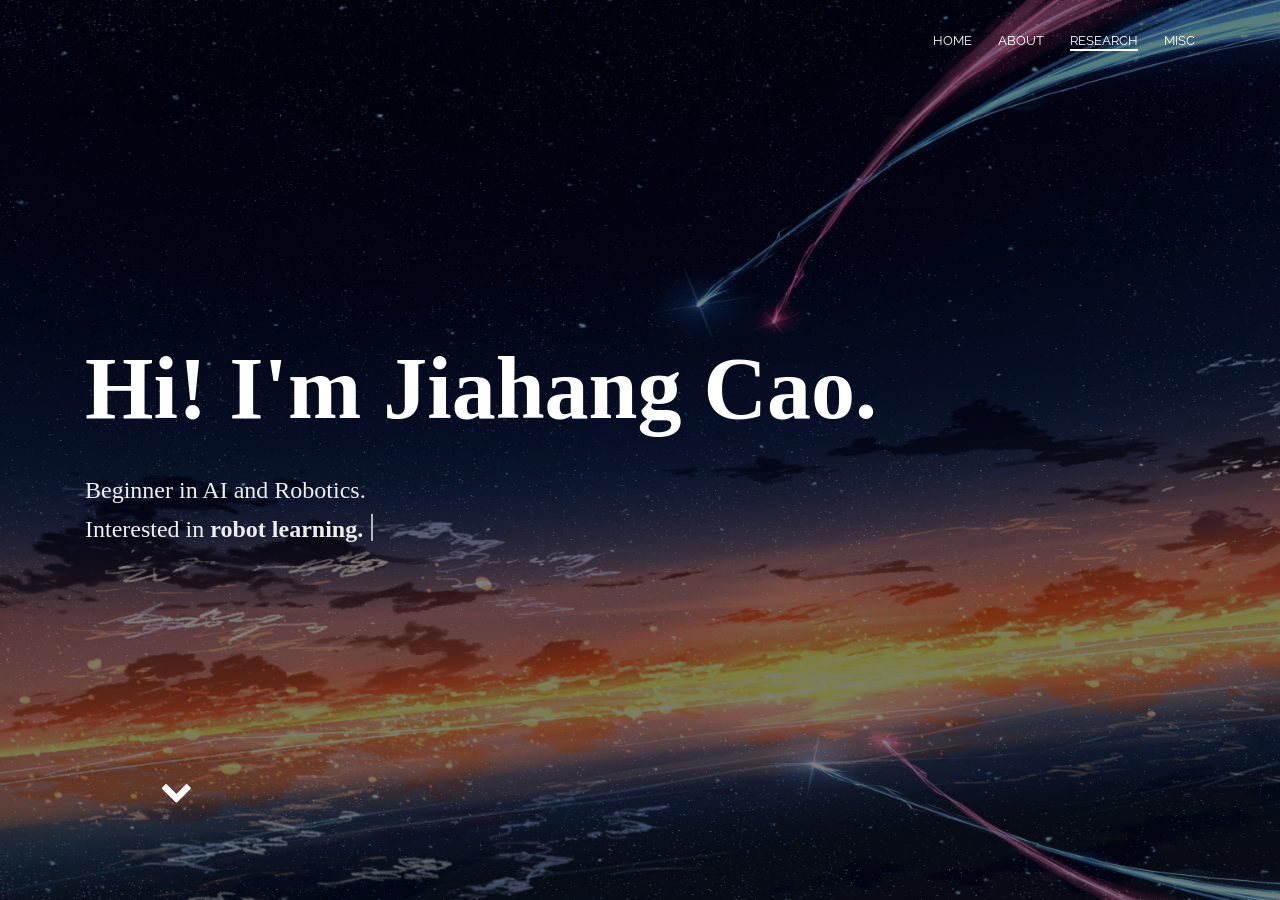
==== commit 987ca9dd: "update" ====
--- a/index.html
+++ b/index.html
@@ -1,12 +1,9 @@
 <!DOCTYPE html>
-<html lang="en">
-  
-<!-- Added by HTTrack --><meta http-equiv="content-type" content="text/html;charset=utf-8" /><!-- /Added by HTTrack -->
+<html lang="en" class="site-loading">
 <head>
     <meta charset="utf-8" />
     <meta http-equiv="x-ua-compatible" content="ie=edge" />
     <meta name="viewport" content="width=device-width, initial-scale=1.0" />
-    <!-- <link href="https://cdnjs.cloudflare.com/ajax/libs/font-awesome/5.15.4/css/all.min.css" rel="stylesheet"> -->
     <title>Jiahang Cao Homepage</title>
     <meta
       name="keywords"
@@ -48,7 +45,7 @@
           {
             "@type": "Person",
             "name": "Jun Ma"
-          },
+          }
         ],
         "memberOf": [
           {
@@ -58,14 +55,14 @@
           {
             "@type": "Organization",
             "name": "HKU"
-          },
+          }
         ],
         "worksFor": {
           "@type": "Organization",
           "name": "The University of Hong Kong"
         },
         "sameAs": [
-          "https://scholar.google.com/citations?user=RTy-jyAAAAAJ",
+          "https://scholar.google.com/citations?user=RTy-jyAAAAAJ"
         ],
         "alumniOf": [
         {
@@ -89,65 +86,57 @@
           {
             "@type": "Organization",
             "name": "HKU IDS"
-          },
+          }
         ]
       }
     </script>
 
-    <!-- favicon -->
     <link href="data/洒1.ico" rel="icon" type="image/x-icon" />
-    <!-- <link href="data/洒.png" rel="icon" sizes="128x128" type="image/png"> -->
-
-    <!--Preload font-->
+
+    <link rel="preload" href="images/background/sky.png" as="image" fetchpriority="high" />
+    <link rel="prefetch" href="images/me.jpg" as="image" />
+    <link rel="preconnect" href="https://fonts.googleapis.com" />
+    <link rel="preconnect" href="https://fonts.gstatic.com" crossorigin />
+
+    <style>
+      html.site-loading #about,
+      html.site-loading #research,
+      html.site-loading #portfolio,
+      html.site-loading #footer,
+      html.site-loading #partial-about,
+      html.site-loading #partial-research,
+      html.site-loading #partial-portfolio {
+        display: none !important;
+      }
+
+      #home.banner {
+        min-height: 100vh;
+        min-height: 100dvh;
+        display: block !important;
+      }
+    </style>
+
     <link
-      href="https://fonts.googleapis.com/css?family=Raleway:200,300,400,500,600,700,800,900%7cOpen+Sans:400,600,700,800"
-      rel="preload"
-      as="style" />
-
-    <!--Bootstrap css-->
+      href="https://fonts.googleapis.com/css?family=Raleway:200,300,400,500,600,700,800,900%7cOpen+Sans:400,600,700,800&display=swap"
+      rel="stylesheet" />
     <link rel="stylesheet" href="css/bootstrap.css" />
-
-    <!--Magnific Popup css-->
-    <!-- <link rel="stylesheet" href="css/magnific-popup.css" /> -->
-
-    <!-- Google Fonts -->
-    <link
-      href="https://fonts.googleapis.com/css?family=Raleway:200,300,400,500,600,700,800,900%7cOpen+Sans:400,600,700,800"
-      rel="stylesheet" />
-
-    <!--Site Main Style css-->
     <link rel="stylesheet" href="css/style.css" />
-  </head>
-
-  <!-- Google tag (gtag.js) -->
-  <script
-    async
-    src="https://www.googletagmanager.com/gtag/js?id=G-2VDTE2MJMK"></script>
-  <script>
-    window.dataLayer = window.dataLayer || [];
-    function gtag() {
-      dataLayer.push(arguments);
-    }
-    gtag("js", new Date());
-
-    gtag("config", "G-2VDTE2MJMK");
-  </script>
-
-  <body>
-    <!--Preloader-->
-    <!-- <div class="preloader">
-      <div class="loader"></div>
-    </div> -->
-    <!--Preloader-->
-
+    <link rel="stylesheet" href="css/site-extra.css" />
+    <link rel="stylesheet" href="css/font-awesome.min.css" />
+    <link rel="stylesheet" href="css/owl.carousel.min.css" />
+    <link rel="stylesheet" href="css/owl.theme.default.min.css" />
+
+    <script
+      async
+      src="https://www.googletagmanager.com/gtag/js?id=G-2VDTE2MJMK"></script>
+    <script src="js/analytics.js"></script>
+</head>
+
+<body>
     <!--Navbar Start-->
     <nav id="navbar" class="navbar navbar-expand-lg navbar-dark">
       <div class="container">
-        <!-- LOGO -->
-        <a class="navbar-brand logo" href="index-2.html">
-          <!-- Home -->
-          <!-- <img src="images/Boyuan_Stamp.png" style="height: 80px" /> -->
-        </a>
+        <a class="navbar-brand logo" href="index-2.html"></a>
 
         <button
           class="navbar-toggler collapsed"
@@ -162,25 +151,18 @@
 
         <div class="navbar-collapse collapse" id="navbarCollapse">
           <ul class="navbar-nav ml-auto">
-            <!--Nav Links-->
-            <li class="nav-item">
-              <a href="#" class="nav-link active" data-scroll-nav="0">Home</a>
-            </li>
-            <li class="nav-item">
-              <a href="#" class="nav-link" data-scroll-nav="1">About</a>
-            </li>
-            <!-- <li class="nav-item">
-              <a href="files/Boyuan_Chen_CV.pdf" class="nav-link">Resume</a>
-            </li> -->
-            <li class="nav-item">
-              <a href="#" class="nav-link" data-scroll-nav="2">Research</a>
-            </li>
-            <li class="nav-item">
-              <a href="#" class="nav-link" data-scroll-nav="3">Misc</a>
-            </li>
-            <!-- <li class="nav-item">
-              <a href="#" class="nav-link" data-scroll-nav="4">Blog</a>
-            </li> -->
+            <li class="nav-item">
+              <a href="#home" class="nav-link active" data-scroll-nav="0">Home</a>
+            </li>
+            <li class="nav-item">
+              <a href="#about" class="nav-link" data-scroll-nav="1">About</a>
+            </li>
+            <li class="nav-item">
+              <a href="#research" class="nav-link" data-scroll-nav="2">Research</a>
+            </li>
+            <li class="nav-item">
+              <a href="#portfolio" class="nav-link" data-scroll-nav="3">Misc</a>
+            </li>
           </ul>
         </div>
       </div>
@@ -195,7 +177,6 @@
       data-stellar-background-ratio=".7"
       data-scroll-index="0">
       <div class="container">
-        <!--Banner Content-->
         <div class="banner-caption">
           <h1>Hi! I'm Jiahang Cao.</h1>
           <p class="cd-headline clip mt-30">
@@ -209,3498 +190,53 @@
           </p>
         </div>
         <div class="arrow">
-          <a class="fa fa-chevron-down fa-2x" href="#" data-scroll-nav="1"></a>
+          <a class="fa fa-chevron-down fa-2x" href="#about" data-scroll-nav="1"></a>
         </div>
       </div>
     </section>
+    <script>
+      (function () {
+        var home = document.getElementById("home");
+        function sizeHome() {
+          if (!home) {
+            return;
+          }
+          home.style.minHeight = window.innerHeight + "px";
+        }
+        sizeHome();
+        window.addEventListener("resize", sizeHome);
+      })();
+    </script>
     <!--Home Section End-->
 
-    <!--Font Awesome css (the commented out font awesome 4.7 doesn't contain google scholar)-->
-    <link rel="stylesheet" href="css/font-awesome.min.css" />
-    <script
-      src="css/32569faa05.js"
-      crossorigin="anonymous"></script>
-
-    <!--About Section Start-->
-    <section
-      id="about"
-      class="about pt-100 pb-100"
-      data-scroll-index="1"
-      style="display: none">
+    <div id="partial-about"></div>
+    <div id="partial-research"></div>
+    <div id="partial-portfolio"></div>
+
+    <!--Footer Start-->
+    <footer id="footer" class="pt-50 pb-50">
       <div class="container">
-        <div class="row">
-          <div class="col-lg-5 col-md-6">
-            <!--About Image-->
-            <div class="about-img">
-              <img
-                src="images/me.jpg"
-                alt="Photo of Jiahang Cao"
-                width="450"
-                height="600" />
-            </div>
-          </div>
-          <div class="col-lg-7 col-md-6">
-            <!--About Content-->
-            <div class="about-content">
-              <div class="about-heading">
-                <h2>About Me</h2>
-                <!-- <span>AI/ML Researcher & Robotics Enthusiast</span> -->
-              </div>
-              <p>
-                I'm Jiahang Cao, a 1st-year PhD student at <a href="https://www.hku.hk/" style="color: rgb(26, 115, 206);">The University of Hong Kong</a>, 
-                advised by Prof. <a href="https://andrewluo.net" style="color: rgb(26, 115, 206);">Andrew F. Luo</a> and Prof. <a href="http://luoping.me/" style="color: rgb(26, 115, 206);">Ping Luo</a>.
-                Previously, I obtained my bachelor's degree in Mathematics at 
-                <a href="https://www.sysu.edu.cn/sysuen/" style="color: rgb(26, 115, 206);">Sun Yat-sen University</a> in 2022, 
-                and MPhil degree at 
-                <a href="https://www.hkust-gz.edu.cn/" style="color: rgb(26, 115, 206);">The Hong Kong University of Science and Technology (Guangzhou)</a> in 2025. 
-                My research focuses on robot learning, deep generative models, and cognitive-inspired models.
-                
-              </p>
-              <p>
-                My research aims to advance robot learning by leveraging generative models to capture broad, multimodal knowledge, and drawing on principles of 
-                human cognition to improve perception, language understanding, and decision-making across complex environments.
-              </p>
-              
-              <style>
-                .custom-link a,
-                .custom-link a:visited {
-                  color: rgb(26, 115, 206);
-                  text-decoration: none;
-                }
-              </style>
-              
-              <p class="custom-link">
-                Always open to research collaborations in latest AI and robotics, feel free to reach out (<span id="email"></span>). 
-                Also happy to talk basketball, rap, or just life 🏀🎤🌞.
-              </p>
-              
-
-              <p class="custom-link" style="margin-top: 8px; padding:6px 10px; border-left:4px solid #ff4d4f; background:rgba(255,77,79,0.08); border-radius:4px;">
-                <span style="color:#ff4d4f; font-weight:700;">NEW (Nov, 2025) — We're recruiting RAs / interns!</span><br>
-                Remote and onsite (Shenzhen) positions available!  
-                We welcome candidates interested in <b>robot learning</b>, <b>generative models</b>, <b>model Interpretability</b> and those with strong mathematical foundations.  
-                If you'd like to join us, please get in touch via email.
-              </p>
-
-              <script>
-                const user = "sage_cao";
-                const domain = "outlook.com";
-                const email = `${user}@${domain}`;
-                const mailto = `mailto:${email}`;
-                document.getElementById("email").innerHTML = `<a href="${mailto}">${email}</a>`;
-              </script>
-              
-
-
-              <div style="margin-top: 30px;">
-                <h3 style="font-size: 20px; font-weight: bold;">News</h3>
-                <div class="table-responsive" style="max-height: 200px; overflow-y: auto; padding: 10px;">
-                  <table class="table table-sm table-borderless mb-0">
-                    <tr>
-                      <td style="width: 120px; white-space: nowrap; color: #555;">May 25, 2026</td>
-                      <td>Six papers accepted: <a href="https://arxiv.org/pdf/2510.07152" style="color: rgb(26, 115, 206);">DPL</a> (humanoid locomotion) & <a href="https://physics-constrained-real2sim.github.io/" style="color: rgb(26, 115, 206);">Physics-constrained Real2Sim</a> to RAL 2026; <a href="https://mercerai.github.io/MoSA/" style="color: rgb(26, 115, 206);">MoSA</a> (dynamics learning) & <a href="https://arxiv.org/pdf/2602.09878" style="color: rgb(26, 115, 206);">MVISTA-4D</a> (4D world models) to ICML 2026; <a href="https://rsg-nerf.github.io/RSG-NeRF/" style="color: rgb(26, 115, 206);">RSG-NeRF</a> (3D reconstruction) & <a href="https://arxiv.org/pdf/2605.21258" style="color: rgb(26, 115, 206);">Structural Latent Points</a> (visual representation for manipulation) to ICRA 2026.</td>
-                    </tr>
-                    <tr>
-                      <td style="width: 120px; white-space: nowrap; color: #555;">Feb 22, 2026</td>
-                      <td>Two papers about AI4Neuro (<a href="https://arxiv.org/abs/2604.09817" style="color: rgb(26, 115, 206);">NeuroFlow</a> & <a href="https://arxiv.org/abs/2604.08537" style="color: rgb(26, 115, 206);">BrainCoDec</a>) are accepted to CVPR 2026!</td>
-                    </tr>
-                    <tr>
-                      <td style="width: 120px; white-space: nowrap; color: #555;">Jan 27, 2026</td>
-                      <td><a href="https://sagecao1125.github.io/GPC-Site/" style="color: rgb(26, 115, 206);">GPC</a> is accepted to ICLR 2026! See you in Rio de Janeiro😎. And <a href="https://zheng-joe-lee.github.io/manivid3d/" style="color: rgb(26, 115, 206);">ManiVID-3D</a> is accepted to RAL 2026!</td>
-                    </tr>
-                    <tr>
-                      <td style="width: 120px; white-space: nowrap; color: #555;">August 7, 2025</td>
-                      <td><a href="https://ieeexplore.ieee.org/abstract/document/11066249/" style="color: rgb(26, 115, 206);">G2-SDF</a> is accepted to RAL 2025. And we recently release <a href="https://humanoid-occupancy.github.io/" style="color: rgb(26, 115, 206);">Humanoid Occupancy</a>, a generalized multimodal occupancy perception system for humanoid robots.</td>
-                    </tr>
-                    <tr>
-                      <td style="width: 120px; white-space: nowrap; color: #555;">July 10, 2025</td>
-                      <td>We release <a href="https://daojiepeng.github.io/LOVON/" style="color: rgb(26, 115, 206);">LOVON</a>, a legged open-vocabulary object navigator, tailored for effective long-range object navigation in dynamic, unstructured environments📍.</td>
-                    </tr>
-                    <tr>
-                      <td style="width: 120px; white-space: nowrap; color: #555;">June 16, 2025</td>
-                      <td>Three papers (<a href="https://sagecao1125.github.io/mamba_policy/" style="color: rgb(26, 115, 206);">Mamba Policy</a>, <a href="https://henryhcliu.github.io/robodexvlm/" style="color: rgb(26, 115, 206);">RoboDexVLM</a>, <a href="https://arxiv.org/pdf/2503.08299" style="color: rgb(26, 115, 206);">Distillation-PPO</a>) are accepted to IROS 2025! See you in Hangzhou😎.</td>
-                    </tr>
-                    <tr>
-                      <td style="width: 120px; white-space: nowrap; color: #555;">June 04, 2025</td>
-                      <td>
-                        Start an internship at an outstanding humanoid robot company: <a href="https://x-humanoid.com/?lang=en" style="color: rgb(26, 115, 206);">X-Humanoid</a>.
-                      </td>
-                    </tr>
-                    <tr>
-                      <td style="white-space: nowrap; color: #555;">May 09, 2025</td>
-                      <td>
-                        Graduated from <a href="https://www.hkust-gz.edu.cn/" style="color: rgb(26, 115, 206);">HKUST(GZ)</a> as an MPhil. Grateful for every hardship and every helping hand, moving forward with quiet strength and unwavering resolve💪🏻.
-                      </td>
-                    </tr>
-                  </table>
-                </div>
-              </div>
-              
-              
-              
-              <!--About Social Icons-->
-              <div style="display: flex; justify-content: space-between">
-              <!-- <div style="display: flex; align-items: center; justify-content: flex-start; width: 100%;"> -->
-                <!-- <div class="about-button">
-                  <a class="main-btn" href="files/Boyuan_Chen_CV.pdf"
-                    >Resume / CV</a
-                  >
-                </div> -->
-                <div class="social-icons">
-                  <a
-                    href="https://scholar.google.com/citations?user=RTy-jyAAAAAJ"
-                    ><i class="fa fa-brands fa-google-scholar"> </i>
-                  </a>
-                  <a href="https://x.com/sage_1125?s=21"
-                    ><i class="fa fa-twitter"></i
-                  ></a>
-                  <a href="https://github.com/SageCao1125"
-                    ><i class="fa fa-github"></i
-                  ></a>
-                  <a href="https://www.linkedin.com/in/jiahang-cao-8799322a8/"
-                    ><i class="fa fa-linkedin"></i
-                  ></a>
-                  <a href="mailto:sage_cao@outlook.com">
-                    <i class="fa fa-envelope"></i>
-                  </a>
-                </div> 
-              </div>
-            </div>
-          </div>
-        </div>
-      </div>
-    </section>
-    <!--About Section End-->
-
-  
-
-    
-    <!--Research Section Start-->
-    <section
-      id="research"
-      class="research bg-gray pt-100 pb-50"
-      data-scroll-index="2"
-      style="display: none">
-      <div class="container">
-        <div class="row">
-          <div class="col">
-            <div class="heading text-center">
-              <h2>My research</h2>
-            </div>
-          </div>
-        </div>
-
-        <div id="main-pub-container">
-          <h5 class="subtitle">
-              <strong>Publications</strong>
-              (
-                  <a id="publication-by-selected" href="javascript:;" onclick="publicationBySelected();">show selected</a> /
-                  <a id="publication-by-date" href="javascript:;" onclick="publicationByDate();">show all by date</a> /
-                  <a id="publication-by-topic" href="javascript:;" onclick="publicationByTopic();">show all by topic</a>
-              )
-          </h5>
-          <p class="subtitle-aux">
-              <span class="bold">Topics:</span>
-              <a href="#topic-robotics" onclick="return publicationByTopicSpecific(this)" data-topic="robotics">Robot Learning</a> /
-              <a href="#topic-generative-model" onclick="return publicationByTopicSpecific(this)" data-topic="generative-model">Generative Models</a> /
-              <a href="#topic-cognitive-model" onclick="return publicationByTopicSpecific(this)" data-topic="cognitive-model">Cognitive-inspired Models</a> /
-              <a href="#topic-others" onclick="return publicationByTopicSpecific(this)" data-topic="others">Others</a>
-              <br>
-              <span class="note">(* indicates equal contribution)</span>
-              </br>
-          </p>
-          
-
-          
-          <div id="main-pub-card-container" class="hide">
-
-            
-
-
-
-            <div class="pub-card" data-topic="robotics" data-year="2026" data-selected="false">
-              <div class="row">
-                <div class="col-l col-xs-12 col-lg-4">
-                    <!-- <img class="uniform-image" src="data/projects/2024_sdm/sdm.png" width="100%" playsinline autoplay muted loop preload/> -->
-                  <div class="paper-thumbnail">
-                    <img
-                      loading="lazy"
-                      src="data/projects/2026_meshmimic/meshmimic_main.png"
-                      alt="paper thumbnail"
-                      width="1000"
-                      height="500" 
-                      playsinline autoplay muted loop preload/>
-                  </div>
-                </div>
-                <div class="col-r col-xs-12 col-lg-8">
-                  <div class="pub-card-body">
-                    <!-- <h5 class="title" style="color: rgb(0, 71, 119);">Spiking Diffusion Models</h5> -->
-                    <h5 class="title">MeshMimic: Geometry-Aware Humanoid Motion Learning through 3D Scene Reconstruction</h5>
-                      <h6 class="authors">
-                        <a href="https://github.com/jonyzhang2023">Qiang Zhang*</a>,
-                        <a href="https://jiahao-ma.github.io/">Jiahao Ma*</a>,
-                        <a href="https://scholar.google.com/citations?user=sZB2hHcAAAAJ&hl=en">Peiran Liu*</a>,
-                        <u>Shi Shuai*</u>,
-                        <u>Zeran Su</u>,
-                        <u>Zifan Wang</u>,
-                        <a href="https://openreview.net/profile?id=~Jingkai_SUN1">Jingkai Sun</a>,
-                        <u>Wei Cui</u>,
-                        <u>Jialin Yu</u>,
-                        <a href="https://openreview.net/profile?id=~Gang_Han1">Gang Han</a>,
-                        <a href="https://openreview.net/profile?id=~Wen_Zhao2">Wen Zhao</a>,
-                        <u>Pihai Sun</u>,
-                        <u>Kangning Yin</u>,
-                        <a href="https://scholar.google.com/citations?user=DjQT_G0AAAAJ">Jiaxu Wang*</a>,
-                        <u><strong>Jiahang Cao</strong></u>,
-                        <a href="https://scholar.google.com/citations?user=nzfJ4mEAAAAJ">Lingfeng Zhang</a>,
-                        <a href="https://chaducheng.github.io/">Hao Cheng</a>,
-                        <a href="https://haoxiaoshuai.github.io/homepage/">Xiaoshuai Hao</a>,
-                        <a href="https://personal.hkust-gz.edu.cn/jiyiding/">Yiding Ji</a>,
-                        <a href="https://junweiliang.me/">Junwei Liang</a>
-                        <u>Xiaoshuai Hao</u>,
-                        <a href="https://scholar.google.com/citations?user=IirM9zMAAAAJ">Jian Tang</a>,
-                        <a href="https://scholar.google.com/citations?user=Mu__bJEAAAAJ">Renjing Xu</a>,
-                        <a href="https://openreview.net/profile?id=~Yijie_Guo3">Yijie Guo</a>
-                      </h6>
-                      <h6 class="authors">
-                        <strong>arXiv 2026</strong>
-                      </h6>
-                      <p class="info">
-                        <a href="https://arxiv.org/pdf/2602.15733">Paper</a> |
-                        <a
-                          shape="rect"
-                          href="javascript:togglebib('meshmimic')"
-                          class="togglebib"
-                          >Bibtex</a
-                        >
-                        <pre id= 'meshmimic' xml:space="preserve" style="display: none; margin: 0; padding: 0; text-align: left;">
-@article{zhang2026meshmimic,
-  title={MeshMimic: Geometry-Aware Humanoid Motion Learning through 3D Scene Reconstruction},
-  author={Zhang, Qiang and Ma, Jiahao and Liu, Peiran and Shi, Shuai and Su, Zeran and Wang, Zifan and Sun, Jingkai and Cui, Wei and Yu, Jialin and Han, Gang and others},
-  journal={arXiv preprint arXiv:2602.15733},
-  year={2026}
-}
-                        </pre>
-                      </p>
-                  </div>
-                </div>
-              </div>
-            </div>
-            <div class="pub-card" data-topic="robotics" data-year="2026" data-selected="false">
-              <div class="row">
-                <div class="col-l col-xs-12 col-lg-4">
-                    <!-- <img class="uniform-image" src="data/projects/2024_sdm/sdm.png" width="100%" playsinline autoplay muted loop preload/> -->
-                  <div class="paper-thumbnail">
-                    <img
-                      loading="lazy"
-                      src="data/projects/2026_physics_real2sim/physics_real2sim_main.png"
-                      alt="paper thumbnail"
-                      width="1000"
-                      height="500" 
-                      playsinline autoplay muted loop preload/>
-                  </div>
-                </div>
-                <div class="col-r col-xs-12 col-lg-8">
-                  <div class="pub-card-body">
-                    <!-- <h5 class="title" style="color: rgb(0, 71, 119);">Spiking Diffusion Models</h5> -->
-                    <h5 class="title">Real-to-Sim for Highly Cluttered Environments via Physics-Consistent Inter-Object Reasoning</h5>
-                      <h6 class="authors">
-                        <a href="https://tianyi20.github.io/">Tianyi Xiang</a>,
-                        <u><strong>Jiahang Cao</strong></u>,
-                        <u>Sikai Guo</u>,
-                        <u>Guoyang Zhao</u>,
-                        <a href="https://andrewluo.net/">Andrew F. Luo</a>
-                        <a href="https://personal.hkust-gz.edu.cn/junma/index.html">Jun Ma</a>
-                      </h6>
-                      <h6 class="authors">
-                        <strong>arXiv 2026</strong>
-                      </h6>
-                      <p class="info">
-                        <a href="https://arxiv.org/pdf/2602.12633">Paper</a> |
-                        <a
-                          shape="rect"
-                          href="javascript:togglebib('physics_real2sim')"
-                          class="togglebib"
-                          >Bibtex</a
-                        >
-                        <pre id= 'physics_real2sim' xml:space="preserve" style="display: none; margin: 0; padding: 0; text-align: left;">
-@article{xiang2026real,
-  title={Real-to-Sim for Highly Cluttered Environments via Physics-Consistent Inter-Object Reasoning},
-  author={Xiang, Tianyi and Cao, Jiahang and Guo, Sikai and Zhao, Guoyang and Luo, Andrew F and Ma, Jun},
-  journal={arXiv preprint arXiv:2602.12633},
-  year={2026}
-}
-                        </pre>
-                      </p>
-                  </div>
-                </div>
-              </div>
-            </div>
-            <div class="pub-card" data-topic="robotics" data-year="2026" data-selected="false">
-              <div class="row">
-                <div class="col-l col-xs-12 col-lg-4">
-                    <!-- <img class="uniform-image" src="data/projects/2024_sdm/sdm.png" width="100%" playsinline autoplay muted loop preload/> -->
-                  <div class="paper-thumbnail">
-                    <img
-                      loading="lazy"
-                      src="data/projects/2026_mvista/mvista_main.png"
-                      alt="paper thumbnail"
-                      width="1000"
-                      height="500" 
-                      playsinline autoplay muted loop preload/>
-                  </div>
-                </div>
-                <div class="col-r col-xs-12 col-lg-8">
-                  <div class="pub-card-body">
-                    <!-- <h5 class="title" style="color: rgb(0, 71, 119);">Spiking Diffusion Models</h5> -->
-                    <h5 class="title">MVISTA-4D: View-Consistent 4D World Model with Test-Time Action Inference for Robotic Manipulation</h5>
-                      <h6 class="authors">
-                        <a href="https://scholar.google.com/citations?user=DjQT_G0AAAAJ">Jiaxu Wang*</a>,
-                        <u>Yicheng Jiang*</u>,
-                        <u>Tianlun He</u>,
-                        <a href="https://openreview.net/profile?id=~Jingkai_SUN1">Jingkai Sun</a>,
-                        <a href="https://github.com/jonyzhang2023">Qiang Zhang</a>,
-                        <u>Junhao He</u>,
-                        <u><strong>Jiahang Cao</strong></u>,
-                        <u>Zesen Gan</u>,
-                        <a href="https://myuansun.github.io/">Mingyuan Sun</a>,
-                        <a href="https://ece.hkust.edu.hk/eeqshao">Qiming Shao</a>
-                        <a href="https://xyue.io/">Xiangyu Yue</a>
-                      </h6>
-                      <h6 class="authors">
-                        <strong>arXiv 2026</strong>
-                      </h6>
-                      <p class="info">
-                        <a href="https://arxiv.org/pdf/2602.09878">Paper</a> |
-                        <a
-                          shape="rect"
-                          href="javascript:togglebib('mvista')"
-                          class="togglebib"
-                          >Bibtex</a
-                        >
-                        <pre id= 'mvista' xml:space="preserve" style="display: none; margin: 0; padding: 0; text-align: left;">
-@article{wang2026mvista,
-  title={MVISTA-4D: View-Consistent 4D World Model with Test-Time Action Inference for Robotic Manipulation},
-  author={Wang, Jiaxu and Jiang, Yicheng and He, Tianlun and Sun, Jingkai and Zhang, Qiang and He, Junhao and Cao, Jiahang and Gan, Zesen and Sun, Mingyuan and Shao, Qiming and others},
-  journal={arXiv preprint arXiv:2602.09878},
-  year={2026}
-}
-                        </pre>
-                      </p>
-                  </div>
-                </div>
-              </div>
-            </div>
-                        <div class="pub-card" data-topic="robotics" data-year="2026" data-selected="false">
-              <div class="row">
-                <div class="col-l col-xs-12 col-lg-4">
-                    <!-- <img class="uniform-image" src="data/projects/2024_sdm/sdm.png" width="100%" playsinline autoplay muted loop preload/> -->
-                  <div class="paper-thumbnail">
-                    <img
-                      loading="lazy"
-                      src="data/projects/2024_r_sgnerf/r-sgnerf_main.png"
-                      alt="paper thumbnail"
-                      width="1000"
-                      height="500" 
-                      playsinline autoplay muted loop preload/>
-                  </div>
-                </div>
-                <div class="col-r col-xs-12 col-lg-8">
-                  <div class="pub-card-body">
-                    <!-- <h5 class="title" style="color: rgb(0, 71, 119);">Spiking Diffusion Models</h5> -->
-                    <h5 class="title">Robust SG-NeRF: Robust Scene Graph Aided Neural Surface Reconstruction</h5>
-                      <h6 class="authors">
-                        <a href="https://scholar.google.com/citations?user=CPakAgoAAAAJ">Yi Gu</a>,
-                        <u>Dongjun Ye</u>,
-                        <u>Zhaorui Wang</u>,
-                        <a href="https://scholar.google.com/citations?user=DjQT_G0AAAAJ">Jiaxu Wang</a>,
-                        <u><strong>Jiahang Cao</strong></u>,
-                        <a href="https://scholar.google.com/citations?user=Mu__bJEAAAAJ">Renjing Xu</a>
-                      </h6>
-                      <h6 class="authors">
-                        <strong>ICRA 2026</strong> (<a href="https://2026.ieee-icra.org/" class="conference">IEEE International Conference on Robotics and Automation</a>)
-                      </h6>
-                      <p class="info">
-                        <a href="https://arxiv.org/pdf/2411.13620">Paper</a> |
-                        <a href="https://rsg-nerf.github.io/RSG-NeRF/">Project</a> |
-                        <a
-                          shape="rect"
-                          href="javascript:togglebib('r-sgnerf')"
-                          class="togglebib"
-                          >Bibtex</a
-                        >
-                        <pre id= 'r-sgnerf' xml:space="preserve" style="display: none; margin: 0; padding: 0; text-align: left;">
-@article{gu2024robust,
-  title={Robust SG-NeRF: Robust Scene Graph Aided Neural Surface Reconstruction},
-  author={Gu, Yi and Ye, Dongjun and Wang, Zhaorui and Wang, Jiaxu and Cao, Jiahang and Xu, Renjing},
-  journal={arXiv preprint arXiv:2411.13620},
-  year={2024}
-}
-                        </pre>
-                      </p>
-                  </div>
-                </div>
-              </div>
-            </div>
-            <div class="pub-card" data-topic="others" data-year="2026" data-selected="false">
-              <div class="row">
-                <div class="col-l col-xs-12 col-lg-4">
-                    <!-- <img class="uniform-image" src="data/projects/2024_sdm/sdm.png" width="100%" playsinline autoplay muted loop preload/> -->
-                  <div class="paper-thumbnail">
-                    <img
-                      loading="lazy"
-                      src="data/projects/2026_manivid3d/manivid3d_main.png"
-                      alt="paper thumbnail"
-                      width="1000"
-                      height="500" 
-                      playsinline autoplay muted loop preload/>
-                  </div>
-                </div>
-                <div class="col-r col-xs-12 col-lg-8">
-                  <div class="pub-card-body">
-                    <!-- <h5 class="title" style="color: rgb(0, 71, 119);">Spiking Diffusion Models</h5> -->
-                    <h5 class="title">ManiVID-3D: Generalizable View-Invariant Reinforcement Learning for Robotic Manipulation via Disentangled 3D Representations</h5>
-                      <h6 class="authors">
-                        <u>Zheng Li*</u>,
-                        <u>Pei Qu*</u>,
-                        <a href="https://github.com/TATP-233">Yufei Jia</a>,
-                        <a href="">Shihui Zhou</a>,
-                        <a href="">Haizhou Ge</a>,
-                        <u><strong>Jiahang Cao</strong></u>,
-                        <a href="https://facultyprofiles.hkust-gz.edu.cn/faculty-personal-page/?id=6">Jinni Zhou</a>,
-                        <a href="https://air.tsinghua.edu.cn/en/info/1046/1196.htm">Guyue Zhou</a>,
-                        <a href="https://personal.hkust-gz.edu.cn/junma/index.html">Jun Ma</a>
-                      </h6>
-                      <h6 class="authors">
-                      <h6 class="authors">
-                        <strong>IEEE RAL 2026</strong> (<a href="https://ieeexplore.ieee.org/xpl/RecentIssue.jsp?punumber=7083369" class="conference">IEEE Robotics and Automation Letters</a>)
-                      </h6>
-                      <p class="info">
-                        <a href="https://arxiv.org/pdf/2509.11125">Paper</a> |
-                        <a href="https://zheng-joe-lee.github.io/manivid3d/">Project</a> |
-                        <a
-                          shape="rect"
-                          href="javascript:togglebib('manivid')"
-                          class="togglebib"
-                          >Bibtex</a
-                        >
-                        <pre id= 'manivid' xml:space="preserve" style="display: none; margin: 0; padding: 0; text-align: left;">
-@article{li2025manivid,
-  title={ManiVID-3D: Generalizable View-Invariant Reinforcement Learning for Robotic Manipulation via Disentangled 3D Representations},
-  author={Li, Zheng and Qu, Pei and Jia, Yufei and Zhou, Shihui and Ge, Haizhou and Cao, Jiahang and Zhou, Jinni and Zhou, Guyue and Ma, Jun},
-  journal={arXiv preprint arXiv:2509.11125},
-  year={2025}
-}
-                        </pre>
-                      </p>
-                  </div>
-                </div>
-              </div>
-            </div>
-            <div class="pub-card" data-topic="robotics" data-year="2026" data-selected="true">
-              <div class="row">
-                <div class="col-l col-xs-12 col-lg-4">
-                    <!-- <img class="uniform-image" src="data/projects/2024_sdm/sdm.png" width="100%" playsinline autoplay muted loop preload/> -->
-                  <div class="paper-thumbnail">
-                    <img
-                      loading="lazy"
-                      src="data/projects/2025_gpc/gpc_main.png"
-                      alt="paper thumbnail"
-                      width="1000"
-                      height="500" 
-                      playsinline autoplay muted loop preload/>
-                  </div>
-                </div>
-                <div class="col-r col-xs-12 col-lg-8">
-                  <div class="pub-card-body">
-                    <!-- <h5 class="title" style="color: rgb(0, 71, 119);">Spiking Diffusion Models</h5> -->
-                    <h5 class="title">Compose Your Policies! Improving Diffusion-based or Flow-based Robot Policies via Test-time Distribution-level Composition</h5>
-                      <h6 class="authors">
-                        <u><strong>Jiahang Cao*</strong></u>,
-                        <a href="https://openreview.net/profile?id=~Yize_Huang1">Yize Huang*</a>,
-                        <a href="https://scholar.google.com/citations?user=q3x6KsgAAAAJ">Hanzhong Guo</a>,
-                        <a href="https://openreview.net/profile?id=~Rui_Zhang27">Rui Zhang</a>,
-                        <a href="https://openreview.net/profile?id=~Mu_Nan2">Mu Nan</a>,
-                        <a href="https://scholar.google.com/citations?user=6nUpVxIAAAAJ&hl">Weijian Mai</a>,
-                        <a href="https://scholar.google.com/citations?user=DjQT_G0AAAAJ">Jiaxu Wang</a>,
-                        <a href="https://chaducheng.github.io/">Hao Cheng</a>,
-                        <a href="https://openreview.net/profile?id=~Jingkai_SUN1">Jingkai Sun</a>,
-                        <a href="https://openreview.net/profile?id=~Gang_Han1">Gang Han</a>,
-                        <a href="https://openreview.net/profile?id=~Wen_Zhao2">Wen Zhao</a>,
-                        <a href="https://github.com/jonyzhang2023">Qiang Zhang</a>,
-                        <a href="https://openreview.net/profile?id=~Yijie_Guo3">Yijie Guo</a>,
-                        <a href="https://scholar.google.com/citations?user=jrX2FekAAAAJ">Qihao Zheng</a>,
-                        <a href="https://cf-song.github.io/">Chunfeng Song</a>,
-                        <a href="https://scholar.google.com/citations?user=dGZ3vH8AAAAJ">Xiao Li</a>,
-                        <a href="http://luoping.me/">Ping Luo</a>,
-                        <a href="https://andrewluo.net/">Andrew F. Luo</a>
-                      </h6>
-                      <h6 class="authors">
-                      <h6 class="authors">
-                        <strong>ICLR 2026</strong> (<a href="https://openreview.net/group?id=ICLR.cc/2026/Conference" class="conference">International Conference on Learning Representations</a>)
-                      </h6>
-                      <p class="info">
-                        <a href="https://arxiv.org/abs/2510.01068">Paper</a> |
-                        <a href="https://sagecao1125.github.io/GPC-Site/">Project</a> |
-                        <a href="https://github.com/SageCao1125/GPC">Code</a> |
-                        <a href="https://huggingface.co/papers/2510.01068">Hugging Face</a> |
-                        <a href="https://x.com/SAGE_1125/status/1975227851172704464">X</a> |
-                        <a href="https://bsky.app/profile/sagecao.bsky.social/post/3m2jxj25fxc2b">Bluesky</a> |
-                        <a href="https://mp.weixin.qq.com/s/klk-nmh5xFQBooufoGwQhA">机器之心</a> |
-                        <a href="https://mp.weixin.qq.com/s/20sh-8CL0e4XyNuE2qWAkg">具身智能之心</a> |
-                        <a
-                          shape="rect"
-                          href="javascript:togglebib('gpc')"
-                          class="togglebib"
-                          >Bibtex</a
-                        >
-                        <pre id= 'gpc' xml:space="preserve" style="display: none; margin: 0; padding: 0; text-align: left;">
-@article{cao2025compose,
-  title={Compose Your Policies! Improving Diffusion-based or Flow-based Robot Policies via Test-time Distribution-level Composition},
-  author={Cao, Jiahang and Huang, Yize and Guo, Hanzhong and Zhang, Rui and Nan, Mu and Mai, Weijian and Wang, Jiaxu and Cheng, Hao and Sun, Jingkai and Han, Gang and others},
-  journal={arXiv preprint arXiv:2510.01068},
-  year={2025}
-}
-                        </pre>
-                      </p>
-                  </div>
-                </div>
-              </div>
-            </div>
-            <div class="pub-card" data-topic="others" data-year="2025" data-selected="false">
-              <div class="row">
-                <div class="col-l col-xs-12 col-lg-4">
-                    <!-- <img class="uniform-image" src="data/projects/2024_sdm/sdm.png" width="100%" playsinline autoplay muted loop preload/> -->
-                  <div class="paper-thumbnail">
-                    <img
-                      loading="lazy"
-                      src="data/projects/2025_degs/degs_main.png"
-                      alt="paper thumbnail"
-                      width="1000"
-                      height="500" 
-                      playsinline autoplay muted loop preload/>
-                  </div>
-                </div>
-                <div class="col-r col-xs-12 col-lg-8">
-                  <div class="pub-card-body">
-                    <!-- <h5 class="title" style="color: rgb(0, 71, 119);">Spiking Diffusion Models</h5> -->
-                    <h5 class="title">DEGS: Deformable Event-based 3D Gaussian Splatting from RGB and Event Stream</h5>
-                      <h6 class="authors">
-                        <a href="https://scholar.google.com/citations?user=s2pC5LAAAAAJ">Junhao He*</a>,
-                        <a href="https://scholar.google.com/citations?user=DjQT_G0AAAAJ">Jiaxu Wang</a>,
-                        <a href="https://scholar.google.com/citations?user=kdsgDccAAAAJ">Jia Li</a>,
-                        <a href="https://myuansun.github.io/">Mingyuan Sun</a>,
-                        <a href="https://github.com/jonyzhang2023">Qiang Zhang</a>,
-                        <u><strong>Jiahang Cao</strong></u>,
-                        <a href="https://openreview.net/profile?id=~Ziyi_Zhang6">Ziyi Zhang</a>,
-                        <a href="https://scholar.google.com/citations?user=CPakAgoAAAAJ">Yi Gu</a>,
-                        <a href="https://openreview.net/profile?id=~Jingkai_SUN1">Jingkai Sun</a>,
-                        <a href="https://scholar.google.com/citations?user=Mu__bJEAAAAJ">Renjing Xu</a>
-                      </h6>
-                      <h6 class="authors">
-                      <h6 class="authors">
-                        <strong>IEEE TVCG 2025</strong> (<a href="https://ieeexplore.ieee.org/xpl/RecentIssue.jsp?punumber=2945" class="conference">IEEE Transactions on Visualization and Computer Graphics</a>)
-                      </h6>
-                      <p class="info">
-                        <a href="https://arxiv.org/pdf/2510.07752">Paper</a> |
-                        <a
-                          shape="rect"
-                          href="javascript:togglebib('degs')"
-                          class="togglebib"
-                          >Bibtex</a
-                        >
-                        <pre id= 'degs' xml:space="preserve" style="display: none; margin: 0; padding: 0; text-align: left;">
-@article{he2025degs,
-  title={DEGS: Deformable Event-based 3D Gaussian Splatting from RGB and Event Stream},
-  author={He, Junhao and Wang, Jiaxu and Li, Jia and Sun, Mingyuan and Zhang, Qiang and Cao, Jiahang and Zhang, Ziyi and Gu, Yi and Sun, Jingkai and Xu, Renjing},
-  journal={IEEE Transactions on Visualization and Computer Graphics},
-  year={2025},
-  publisher={IEEE}
-}
-                        </pre>
-                      </p>
-                  </div>
-                </div>
-              </div>
-            </div>
-            <div class="pub-card" data-topic="others" data-year="2025" data-selected="true">
-              <div class="row">
-                <div class="col-l col-xs-12 col-lg-4">
-                    <!-- <img class="uniform-image" src="data/projects/2024_sdm/sdm.png" width="100%" playsinline autoplay muted loop preload/> -->
-                  <div class="paper-thumbnail">
-                    <img
-                      loading="lazy"
-                      src="data/projects/2025_exploring_typo/ijcai_best_paper_main.png"
-                      alt="paper thumbnail"
-                      width="1000"
-                      height="500" 
-                      playsinline autoplay muted loop preload/>
-                  </div>
-                </div>
-                <div class="col-r col-xs-12 col-lg-8">
-                  <div class="pub-card-body">
-                    <!-- <h5 class="title" style="color: rgb(0, 71, 119);">Spiking Diffusion Models</h5> -->
-                    <h5 class="title">Exploring Typographic Visual Prompts Injection Threats in Cross-Modality Generation Models</h5>
-                      <h6 class="authors">
-                        <a href="https://scholar.google.com/citations?user=FdmRKFUAAAAJ">Hao Cheng*</a>,
-                        <a href="https://scholar.google.com/citations?user=bqKxB6sAAAAJ">Erjia Xiao*</a>,
-                        <a href="https://scholar.google.com.hk/citations?user=VzcUQUYAAAAJ">Yichi Wang</a>,
-                        <a href="https://scholar.google.com/citations?user=nzfJ4mEAAAAJ">Lingfeng Zhang</a>,
-                        <a href="https://github.com/jonyzhang2023">Qiang Zhang</a>,
-                        <u><strong>Jiahang Cao</strong></u>,
-                        <a href="https://scholar.google.com/citations?user=lYK0wlsAAAAJ">Kaidi Xu</a>,
-                        <a href="https://scholar.google.com/citations?user=JKUtxEgAAAAJ">Mengshu Sun</a>,
-                        <a href="https://scholar.google.com/citations?user=ui0lvY4AAAAJ">Xiaoshuai Hao</a>,
-                        <a href="https://scholar.google.com/citations?user=mj3ff80AAAAJ">Jindong Gu</a>,
-                        <a href="https://scholar.google.com/citations?user=Mu__bJEAAAAJ">Renjing Xu</a>
-                      </h6>
-                      <h6 class="authors">
-                      <h6 class="authors">
-                        <strong>🏆<span style="color:#cc0000cf;"><strong>Best Student Paper Award</strong></span> of IJCAI Deepfake Detection Workshop 2025</strong> (<a href="https://deepfake-workshop-ijcai2025.github.io/main/index.html" class="conference">IJCAI Workshop on Deepfake Detection, Localization, and Interpretability</a>)
-                      </h6>
-                      <p class="info">
-                        <a href="https://arxiv.org/pdf/2503.11519?">Paper</a> |
-                        <a href="https://github.com/ChaduCheng/Typographic-Visual-Prompts-Injection">Code</a> |
-                        <a href="https://huggingface.co/datasets/erjiaxiao/Typographic-Visual-Prompt-Injection-Dataset">Dataset</a> |
-                        <a
-                          shape="rect"
-                          href="javascript:togglebib('exploring_typo')"
-                          class="togglebib"
-                          >Bibtex</a
-                        >
-                        <pre id= 'exploring_typo' xml:space="preserve" style="display: none; margin: 0; padding: 0; text-align: left;">
-@article{cheng2025exploring,
-  title={Exploring Typographic Visual Prompts Injection Threats in Cross-Modality Generation Models},
-  author={Cheng, Hao and Xiao, Erjia and Wang, Yichi and Xu, Kaidi and Sun, Mengshu and Gu, Jindong and Xu, Renjing},
-  journal={arXiv preprint arXiv:2503.11519},
-  year={2025}
-}
-                        </pre>
-                      </p>
-                  </div>
-                </div>
-              </div>
-            </div>
-            <div class="pub-card" data-topic="robotics" data-year="2025" data-selected="true">
-              <div class="row">
-                <div class="col-l col-xs-12 col-lg-4">
-                    <!-- <img class="uniform-image" src="data/projects/2024_sdm/sdm.png" width="100%" playsinline autoplay muted loop preload/> -->
-                  <div class="paper-thumbnail">
-                    <img
-                      loading="lazy"
-                      src="data/projects/2025_humanoid_occ/humanoid_occ_main.gif"
-                      alt="paper thumbnail"
-                      width="1000"
-                      height="500" 
-                      playsinline autoplay muted loop preload/>
-                  </div>
-                </div>
-                <div class="col-r col-xs-12 col-lg-8">
-                  <div class="pub-card-body">
-                    <!-- <h5 class="title" style="color: rgb(0, 71, 119);">Spiking Diffusion Models</h5> -->
-                    <h5 class="title">Humanoid Occupancy: Enabling A Generalized Multimodal Occupancy Perception System on Humanoid Robots</h5>
-                      <h6 class="authors">
-                        <a href="https://x-humanoid.com/?lang=en">X-Humanoid Team</a>
-                      </h6>
-                      <h6 class="authors">
-                        <strong>arXiv 2025</strong>
-                      </h6>
-                      <p class="info">
-                        <a href="https://arxiv.org/pdf/2507.20217">Paper</a> |
-                        <a href="https://humanoid-occupancy.github.io/">Project</a> |
-                        <a href="https://github.com/Open-X-Humanoid/Humanoid-Occupancy">Code</a> |
-                        <a href="https://media.githubusercontent.com/media/humanoid-occupancy/humanoid-occupancy.github.io/main/static/videos/teaser.mp4">Video</a> |
-                        <a href="https://mp.weixin.qq.com/s/ZrPEoyR_0Io5TjuanE0QFg">机器之心</a> |
-                        <a
-                          shape="rect"
-                          href="javascript:togglebib('humanoid_occ')"
-                          class="togglebib"
-                          >Bibtex</a
-                        >
-                        <pre id= 'humanoid_occ' xml:space="preserve" style="display: none; margin: 0; padding: 0; text-align: left;">
-@article{cui2025humanoid,
-  title={Humanoid Occupancy: Enabling A Generalized Multimodal Occupancy Perception System on Humanoid Robots},
-  author={Cui, Wei and Wang, Haoyu and Qin, Wenkang and Guo, Yijie and Han, Gang and Zhao, Wen and Cao, Jiahang and Zhang, Zhang and Zhong, Jiaru and Sun, Jingkai and others},
-  journal={arXiv preprint arXiv:2507.20217},
-  year={2025}
-}
-                        </pre>
-                      </p>
-                  </div>
-                </div>
-              </div>
-            </div>
-            <div class="pub-card" data-topic="others" data-year="2025" data-selected="false">
-              <div class="row">
-                <div class="col-l col-xs-12 col-lg-4">
-                    <!-- <img class="uniform-image" src="data/projects/2024_sdm/sdm.png" width="100%" playsinline autoplay muted loop preload/> -->
-                  <div class="paper-thumbnail">
-                    <img
-                      loading="lazy"
-                      src="data/projects/2025_transfer_attack/transfer_attack_main.png"
-                      alt="paper thumbnail"
-                      width="1000"
-                      height="500" 
-                      playsinline autoplay muted loop preload/>
-                  </div>
-                </div>
-                <div class="col-r col-xs-12 col-lg-8">
-                  <div class="pub-card-body">
-                    <!-- <h5 class="title" style="color: rgb(0, 71, 119);">Spiking Diffusion Models</h5> -->
-                    <h5 class="title">Transfer Attack for Bad and Good: Explain and Boost Adversarial Transferability across Multimodal Large Language Models</h5>
-                      <h6 class="authors">
-                        <a href="https://scholar.google.com/citations?user=FdmRKFUAAAAJ">Hao Cheng*</a>,
-                        <a href="https://scholar.google.com/citations?user=bqKxB6sAAAAJ">Erjia Xiao*</a>,
-                        <a href="https://scholar.google.com.hk/citations?user=VzcUQUYAAAAJ">Jiayan Yang</a>,
-                        <a href="https://scholar.google.com/citations?user=aWeTAXYAAAAJ">Jinhao Duan</a>,
-                        <a href="https://yichi-w.github.io/">Yichi Wang</a>,
-                        <u><strong>Jiahang Cao*</strong></u>,
-                        <a href="https://github.com/jonyzhang2023">Qiang Zhang</a>,
-                        <a href="https://scholar.google.com/citations?user=ju6v2acAAAAJ">Le Yang</a>,
-                        <a href="https://scholar.google.com/citations?user=lYK0wlsAAAAJ">Kaidi Xu</a>,
-                        <a href="https://scholar.google.com/citations?user=mj3ff80AAAAJ">Jindong Gu</a>,
-                        <a href="https://scholar.google.com/citations?user=Mu__bJEAAAAJ">Renjing Xu</a>
-                      </h6>
-                      <h6 class="authors">
-                        <strong>ACM MM 2025</strong> (<a href="https://acmmm2025.org/" class="conference">ACM Multimedia</a>)
-                      </h6>
-                      <p class="info">
-                        <a href="https://arxiv.org/pdf/2405.20090">Paper</a> |
-                        <a
-                          shape="rect"
-                          href="javascript:togglebib('transfer_attack')"
-                          class="togglebib"
-                          >Bibtex</a
-                        >
-                        <pre id= 'transfer_attack' xml:space="preserve" style="display: none; margin: 0; padding: 0; text-align: left;">
-@article{cheng2024typography,
-  title={Typography leads semantic diversifying: Amplifying adversarial transferability across multimodal large language models},
-  author={Cheng, Hao and Xiao, Erjia and Yang, Jiayan and Cao, Jiahang and Zhang, Qiang and Yang, Le and Zhang, Jize and Xu, Kaidi and Gu, Jindong and Xu, Renjing},
-  journal={arXiv preprint arXiv:2405.20090},
-  year={2024}
-}
-                        </pre>
-                      </p>
-                  </div>
-                </div>
-              </div>
-            </div>
-            <div class="pub-card" data-topic="others" data-year="2025" data-selected="false">
-              <div class="row">
-                <div class="col-l col-xs-12 col-lg-4">
-                    <!-- <img class="uniform-image" src="data/projects/2024_sdm/sdm.png" width="100%" playsinline autoplay muted loop preload/> -->
-                  <div class="paper-thumbnail">
-                    <img
-                      loading="lazy"
-                      src="data/projects/2025_dadc_net/DADC_Net_main.png"
-                      alt="paper thumbnail"
-                      width="1000"
-                      height="500" 
-                      playsinline autoplay muted loop preload/>
-                  </div>
-                </div>
-                <div class="col-r col-xs-12 col-lg-8">
-                  <div class="pub-card-body">
-                    <!-- <h5 class="title" style="color: rgb(0, 71, 119);">Spiking Diffusion Models</h5> -->
-                    <h5 class="title">DACA-Net: A Degradation-Aware Conditional Diffusion Network for Underwater Image Enhancement</h5>
-                      <h6 class="authors">
-                        <a href="https://openreview.net/profile?id=~Chang_Huang6">Chang Huang</a>,
-                        <u><strong>Jiahang Cao</strong></u>,
-                        <a href="https://personal.hkust-gz.edu.cn/junma/index.html">Jun Ma</a>,
-                        <a href="https://openreview.net/profile?id=~KIEREN_YU1">Kieren Yu</a>,
-                        <a href="https://openreview.net/profile?id=~Cong_Li4">Cong Li</a>,
-                        <a href="https://www.gmlab.ac.cn/rcdw/cxtd/hyhjaq/team/202210/t20221013_717418.html">Huayong Yang</a>,
-                        <a href="https://kaishunwu.com/index.html">Kaishun Wu</a>
-                      </h6>
-                      <h6 class="authors">
-                        <strong>ACM MM 2025</strong> (<a href="https://acmmm2025.org/" class="conference">ACM Multimedia</a>)
-                      </h6>
-                      <p class="info">
-                        <a href="https://arxiv.org/pdf/2507.22501">Paper</a> |
-                        <a
-                          shape="rect"
-                          href="javascript:togglebib('dacanet')"
-                          class="togglebib"
-                          >Bibtex</a
-                        >
-                        <pre id= 'dacanet' xml:space="preserve" style="display: none; margin: 0; padding: 0; text-align: left;">
-@article{huang2025daca,
-  title={DACA-Net: A Degradation-Aware Conditional Diffusion Network for Underwater Image Enhancement},
-  author={Huang, Chang and Cao, Jiahang and Ma, Jun and Yu, Kieren and Li, Cong and Yang, Huayong and Wu, Kaishun},
-  journal={arXiv preprint arXiv:2507.22501},
-  year={2025}
-}
-                        </pre>
-                      </p>
-                  </div>
-                </div>
-              </div>
-            </div>
-            <div class="pub-card" data-topic="robotics" data-year="2025" data-selected="true">
-              <div class="row">
-                <div class="col-l col-xs-12 col-lg-4">
-                    <!-- <img class="uniform-image" src="data/projects/2024_sdm/sdm.png" width="100%" playsinline autoplay muted loop preload/> -->
-                  <div class="paper-thumbnail">
-                    <img
-                      loading="lazy"
-                      src="data/projects/2025_lovon/lovon.gif"
-                      alt="paper thumbnail"
-                      width="1000"
-                      height="500" 
-                      playsinline autoplay muted loop preload/>
-                  </div>
-                </div>
-                <div class="col-r col-xs-12 col-lg-8">
-                  <div class="pub-card-body">
-                    <!-- <h5 class="title" style="color: rgb(0, 71, 119);">Spiking Diffusion Models</h5> -->
-                    <h5 class="title">LOVON: Legged Open-Vocabulary Object Navigator</h5>
-                      <h6 class="authors">
-                        <a href="https://daojiepeng.github.io/Personal/">Daojie Peng*</a>,
-                        <u><strong>Jiahang Cao*</strong></u>,
-                        <a href="https://github.com/jonyzhang2023">Qiang Zhang*</a>,
-                        <a href="https://personal.hkust-gz.edu.cn/junma/index.html">Jun Ma</a>
-                      </h6>
-                      <h6 class="authors">
-                        <strong>arXiv 2025</strong>
-                      </h6>
-                      <p class="info">
-                        <a href="https://arxiv.org/pdf/2507.06747">Paper</a> |
-                        <a href="https://daojiepeng.github.io/LOVON/">Project</a> |
-                        <a href="https://github.com/DaojiePENG/LOVON">Code</a> |
-                        <a href="https://www.youtube.com/watch?v=5gha8RH7HRQ&t=1s">Video</a> |
-                        <a href="https://mp.weixin.qq.com/s/ZrPEoyR_0Io5TjuanE0QFg">机器之心</a> |
-                        <a
-                          shape="rect"
-                          href="javascript:togglebib('lovon')"
-                          class="togglebib"
-                          >Bibtex</a
-                        >
-                        <pre id= 'lovon' xml:space="preserve" style="display: none; margin: 0; padding: 0; text-align: left;">
-@article{peng2025lovon,
-  title={LOVON: Legged Open-Vocabulary Object Navigator},
-  author={Daojie Peng and Jiahang Cao and Qiang Zhang and Jun Ma},
-  journal={arXiv preprint arXiv:2507.06747},
-  year={2025}
-}
-                        </pre>
-                      </p>
-                  </div>
-                </div>
-              </div>
-            </div>
-            <div class="pub-card" data-topic="robotics" data-year="2025" data-selected="false">
-              <div class="row">
-                <div class="col-l col-xs-12 col-lg-4">
-                    <!-- <img class="uniform-image" src="data/projects/2024_sdm/sdm.png" width="100%" playsinline autoplay muted loop preload/> -->
-                  <div class="paper-thumbnail">
-                    <img
-                      loading="lazy"
-                      src="data/projects/2025_g2sdf/sdf_main.png"
-                      alt="paper thumbnail"
-                      width="1000"
-                      height="500" 
-                      playsinline autoplay muted loop preload/>
-                  </div>
-                </div>
-                <div class="col-r col-xs-12 col-lg-8">
-                  <div class="pub-card-body">
-                    <!-- <h5 class="title" style="color: rgb(0, 71, 119);">Spiking Diffusion Models</h5> -->
-                    <h5 class="title">G2-SDF: Geometry-Guided Neural Signed Distance Fields for Scalable and Detailed Reconstruction</h5>
-                      <h6 class="authors">
-                        <a href="https://scholar.google.com/citations?user=j0DhCOIAAAAJ">Kai Chen</a>,
-                        <u><strong>Jiahang Cao</strong></u>,
-                        <a href="https://yulinli0.github.io/">Yulin Li</a>,
-                        <a href="https://sites.google.com/view/haoangli/homepage">Haoang Li</a>,
-                        <a href="https://personal.hkust-gz.edu.cn/junma/index.html">Jun Ma</a>
-                      </h6>
-                      <h6 class="authors">
-                        <strong>RAL 2025</strong> (<a href="https://ieeexplore.ieee.org/xpl/RecentIssue.jsp?punumber=7083369" class="conference">IEEE Robotics and Automation Letters</a>)
-                      </h6>
-                      <p class="info">
-                        <a href="https://ieeexplore.ieee.org/document/11066249">Paper</a> |
-                        <a
-                          shape="rect"
-                          href="javascript:togglebib('G2-SDF')"
-                          class="togglebib"
-                          >Bibtex</a
-                        >
-                        <pre id= 'G2-SDF' xml:space="preserve" style="display: none; margin: 0; padding: 0; text-align: left;">
-@ARTICLE{11066249,
-  author={Chen, Kai and Cao, Jiahang and Li, Yulin and Li, Haoang and Ma, Jun},
-  journal={IEEE Robotics and Automation Letters}, 
-  title={G2-SDF: Geometry-Guided Neural Signed Distance Fields for Scalable and Detailed Reconstruction}, 
-  year={2025},
-  volume={},
-  number={},
-  pages={1-8},
-  keywords={Accuracy;Training;Surface reconstruction;Estimation;Point cloud compression;Feature extraction;Vectors;Monte Carlo methods;Memory management;Incremental learning;Visual learning;incremental learning;deep learning for visual perception},
-  doi={10.1109/LRA.2025.3585381}}
-                        </pre>
-                      </p>
-                  </div>
-                </div>
-              </div>
-            </div>
-            <div class="pub-card" data-topic="robotics" data-year="2025" data-selected="false">
-              <div class="row">
-                <div class="col-l col-xs-12 col-lg-4">
-                    <!-- <img class="uniform-image" src="data/projects/2024_sdm/sdm.png" width="100%" playsinline autoplay muted loop preload/> -->
-                  <div class="paper-thumbnail">
-                    <img
-                      loading="lazy"
-                      src="data/projects/2025_occwm/occwm_main.png"
-                      alt="paper thumbnail"
-                      width="1000"
-                      height="500" 
-                      playsinline autoplay muted loop preload/>
-                  </div>
-                </div>
-                <div class="col-r col-xs-12 col-lg-8">
-                  <div class="pub-card-body">
-                    <!-- <h5 class="title" style="color: rgb(0, 71, 119);">Spiking Diffusion Models</h5> -->
-                    <h5 class="title">Occupancy World Model for Robots</h5>
-                      <h6 class="authors">
-                        <a href="https://scholar.google.com/citations?user=9aG3giMAAAAJ">Qiang Zhang*</a>,
-                        <u>Zhang Zhang*</u>,
-                        <u>Wei Cui*</u>,
-                        <u>Shuai Shi</u>,
-                        <u>Yijie Guo</u>,
-                        <u>Gang Han</u>,
-                        <u>Wen Zhao</u>,
-                        <u>Jingkai Sun</u>,
-                        <u><strong>Jiahang Cao</strong></u>,
-                        <a href="https://scholar.google.com/citations?user=DjQT_G0AAAAJ">Jiaxu Wang</a>,
-                        <a href="https://scholar.google.com/citations?user=FdmRKFUAAAAJ">Hao Cheng</a>,
-                        <u>Xiaozhu Ju</u>,
-                        <u>Zhengping Che</u>,
-                        <a href="https://scholar.google.com/citations?user=Mu__bJEAAAAJ">Renjing Xu</a>,
-                        <a href="https://scholar.google.com/citations?user=IirM9zMAAAAJ">Jian Tang</a>
-                      </h6>
-                      <h6 class="authors">
-                        <strong>arXiv 2025</strong>
-                      </h6>
-                      <p class="info">
-                        <a href="https://arxiv.org/abs/2505.05512">Paper</a> |
-                        <a
-                          shape="rect"
-                          href="javascript:togglebib('occwm')"
-                          class="togglebib"
-                          >Bibtex</a
-                        >
-                        <pre id= 'occwm' xml:space="preserve" style="display: none; margin: 0; padding: 0; text-align: left;">
-@article{zhang2025occupancy,
-  title={Occupancy World Model for Robots},
-  author={Zhang, Zhang and Zhang, Qiang and Cui, Wei and Shi, Shuai and Guo, Yijie and Han, Gang and Zhao, Wen and Sun, Jingkai and Cao, Jiahang and Wang, Jiaxu and others},
-  journal={arXiv preprint arXiv:2505.05512},
-  year={2025}
-}
-                        </pre>
-                      </p>
-                  </div>
-                </div>
-              </div>
-            </div>
-            <div class="pub-card" data-topic="robotics" data-year="2025" data-selected="false">
-              <div class="row">
-                <div class="col-l col-xs-12 col-lg-4">
-                  <div class="paper-thumbnail">
-                    <img
-                      loading="lazy"
-                      src="data/projects/2025_mcdp/mcdp_main.png"
-                      alt="paper thumbnail"
-                      width="1000"
-                      height="500" 
-                      playsinline autoplay muted loop preload/>
-                  </div>
-                </div>
-                <div class="col-r col-xs-12 col-lg-8">
-                  <div class="pub-card-body">
-                    <h5 class="title">Modality-Composable Diffusion Policy via Inference-Time Distribution-level Composition</h5>
-                      <h6 class="authors">
-                        <u><strong>Jiahang Cao</strong></u>,
-                        <a href="https://scholar.google.com/citations?user=9aG3giMAAAAJ">Qiang Zhang</a>,
-                        <a href="https://scholar.google.com/citations?user=q3x6KsgAAAAJ">Hanzhong Guo</a>,
-                        <a href="https://scholar.google.com/citations?user=DjQT_G0AAAAJ">Jiaxu Wang</a>,
-                        <a href="https://scholar.google.com/citations?user=FdmRKFUAAAAJ">Hao Cheng</a>,
-                        <a href="https://scholar.google.com/citations?user=Mu__bJEAAAAJ">Renjing Xu</a>
-                      </h6>
-                      <h6 class="authors">
-                        <strong>ICLR GenBot 2025</strong> (<a href="https://genbot-workshop.github.io/" class="conference">ICLR Generative Models for Robot Learning Workshop</a>)
-                      </h6>
-                      <p class="info">
-                        <a href="https://arxiv.org/abs/2409.07163">Paper</a> |
-                        <a href="https://github.com/SageCao1125/MCDP">Code</a> |
-                        <a
-                          shape="rect"
-                          href="javascript:togglebib('mcdp')"
-                          class="togglebib"
-                          >Bibtex</a
-                        >
-                        <pre id= 'mcdp' xml:space="preserve" style="display: none; margin: 0; padding: 0; text-align: left;">
-@article{cao2025modality,
-  title={Modality-Composable Diffusion Policy via Inference-Time Distribution-level Composition},
-  author={Cao, Jiahang and Zhang, Qiang and Guo, Hanzhong and Wang, Jiaxu and Cheng, Hao and Xu, Renjing},
-  journal={arXiv preprint arXiv:2503.12466},
-  year={2025}
-}
-                        </pre>
-                      </p>
-                  </div>
-                </div>
-              </div>
-            </div>
-            <div class="pub-card" data-topic="robotics" data-year="2025" data-selected="false">
-              <div class="row">
-                <div class="col-l col-xs-12 col-lg-4">
-                    <!-- <img class="uniform-image" src="data/projects/2024_sdm/sdm.png" width="100%" playsinline autoplay muted loop preload/> -->
-                  <div class="paper-thumbnail">
-                    <img
-                      loading="lazy"
-                      src="data/projects/2025_evsr/e_vsr_main.png"
-                      alt="paper thumbnail"
-                      width="1000"
-                      height="500" 
-                      playsinline autoplay muted loop preload/>
-                  </div>
-                </div>
-                <div class="col-r col-xs-12 col-lg-8">
-                  <div class="pub-card-body">
-                    <h5 class="title">EmbodiedVSR: Dynamic Scene Graph-Guided Chain-of-Thought Reasoning for Visual Spatial Tasks</h5>
-                      <h6 class="authors">
-                        <u>Yi Zhang*</u>,
-                        <a href="https://scholar.google.com/citations?user=9aG3giMAAAAJ">Qiang Zhang*</a>,
-                        <u>Xiaozhu Ju*</u>,
-                        <u>Zhaoyang Liu</u>,
-                        <u>Jilei Mao</u>,
-                        <u>Jingkai Sun</u>,
-                        <u>Jintao Wu</u>,
-                        <u>Shixiong Gao</u>,
-                        <u>Shihan Cai</u>,
-                        <u>Zhiyuan Qin</u>,
-                        <u>Linkai Liang</u>,
-                        <a href="https://scholar.google.com/citations?user=DjQT_G0AAAAJ">Jiaxu Wang</a>,
-                        <a href="https://scholar.google.com/citations?user=GoQKrD0AAAAJ">Yiqun Duan*</a>,
-                        <u><strong>Jiahang Cao</strong></u>,
-                        <a href="https://scholar.google.com/citations?user=Mu__bJEAAAAJ">Renjing Xu</a>,
-                        <a href="https://scholar.google.com/citations?user=IirM9zMAAAAJ">Jian Tang</a>,
-                      </h6>
-                      <h6 class="authors">
-                        <strong>arXiv 2025</strong>
-                      </h6>
-                      <p class="info">
-                        <a href="https://arxiv.org/abs/2503.11089">Paper</a> |
-                        <a
-                          shape="rect"
-                          href="javascript:togglebib('embodiedvsr')"
-                          class="togglebib"
-                          >Bibtex</a
-                        >
-                        <pre id= 'embodiedvsr' xml:space="preserve" style="display: none; margin: 0; padding: 0; text-align: left;">
-@article{zhang2025embodiedvsr,
-title={EmbodiedVSR: Dynamic scene graph-guided chain-of-thought reasoning for visual spatial tasks},
-author={Zhang, Yi and Zhang, Qiang and Ju, Xiaozhu and Liu, Zhaoyang and Mao, Jilei and Sun, Jingkai and Wu, Jintao and Gao, Shixiong and Cai, Shihan and Qin, Zhiyuan and others},
-journal={arXiv preprint arXiv:2503.11089},
-year={2025}
-}
-                        </pre>
-                      </p>
-                  </div>
-                </div>
-              </div>
-            </div>
-            <div class="pub-card" data-topic="robotics" data-year="2025" data-selected="false">
-              <div class="row">
-                <div class="col-l col-xs-12 col-lg-4">
-                    <!-- <img class="uniform-image" src="data/projects/2024_sdm/sdm.png" width="100%" playsinline autoplay muted loop preload/> -->
-                  <div class="paper-thumbnail">
-                    <img
-                      loading="lazy"
-                      src="data/projects/2025_esparkour/esparkour_main.png"
-                      alt="paper thumbnail"
-                      width="1000"
-                      height="500" 
-                      playsinline autoplay muted loop preload/>
-                  </div>
-                </div>
-                <div class="col-r col-xs-12 col-lg-8">
-                  <div class="pub-card-body">
-                    <!-- <h5 class="title" style="color: rgb(0, 71, 119);">Spiking Diffusion Models</h5> -->
-                    <h5 class="title">ES-Parkour: Advanced Robot Parkour with Bio-inspired Event Camera and Spiking Neural Network</h5>
-                      <h6 class="authors">
-                        <a href="https://scholar.google.com/citations?user=9aG3giMAAAAJ">Qiang Zhang*</a>,
-                        <u><strong>Jiahang Cao*</strong></u>,
-                        <u>Jingkai Sun*</u>,
-                        <u>Yecheng Shao</u>,
-                        <u>Gang Han</u>,
-                        <u>Wen Zhao</u>,
-                        <u>Yijie Guo</u>,
-                        <a href="https://scholar.google.com/citations?user=Mu__bJEAAAAJ">Renjing Xu</a>
-                      </h6>
-                      <h6 class="authors">
-                        <strong>ICME 2025</strong> (<a href="https://2025.ieeeicme.org/" class="conference">IEEE International Conference on Multimedia & Expo</a>)
-                      </h6>
-                      <p class="info">
-                        <a href="https://arxiv.org/abs/2503.09985">Paper</a> |
-                        <a
-                          shape="rect"
-                          href="javascript:togglebib('esparkour')"
-                          class="togglebib"
-                          >Bibtex</a
-                        >
-                        <pre id= 'esparkour' xml:space="preserve" style="display: none; margin: 0; padding: 0; text-align: left;">
-@article{zhang2025parkour,
-  title={ES-Parkour: Advanced Robot Parkour with Bio-inspired Event Camera and Spiking Neural Network},
-  author={Zhang, Qiang and Cao, Jiahang and Sun, Jingkai and Shao, Yecheng and Han, Gang and Zhao, Wen and Guo, Yijie and Xu, Renjing},
-  journal={arXiv preprint arXiv:2503.09985},
-  year={2025}
-}
-                        </pre>
-                      </p>
-                  </div>
-                </div>
-              </div>
-            </div>
-            <div class="pub-card" data-topic="robotics" data-year="2025" data-selected="false">
-              <div class="row">
-                <div class="col-l col-xs-12 col-lg-4">
-                    <!-- <img class="uniform-image" src="data/projects/2024_sdm/sdm.png" width="100%" playsinline autoplay muted loop preload/> -->
-                  <div class="paper-thumbnail">
-                    <img
-                      loading="lazy"
-                      src="data/projects/2025_humanoidpano/humanoidpano_main.png"
-                      alt="paper thumbnail"
-                      width="1000"
-                      height="500" 
-                      playsinline autoplay muted loop preload/>
-                  </div>
-                </div>
-                <div class="col-r col-xs-12 col-lg-8">
-                  <div class="pub-card-body">
-                    <!-- <h5 class="title" style="color: rgb(0, 71, 119);">Spiking Diffusion Models</h5> -->
-                    <h5 class="title">HumanoidPano: Hybrid Spherical Panoramic-LiDAR Cross-Modal Perception for Humanoid Robots</h5>
-                      <h6 class="authors">
-                        <a href="https://scholar.google.com/citations?user=9aG3giMAAAAJ">Qiang Zhang*</a>,
-                        <u>Zhang Zhang*</u>,
-                        <u>Wei Cui*</u>,
-                        <u>Jingkai Sun</u>,
-                        <u><strong>Jiahang Cao</strong></u>,
-                        <u>Yijie Guo</u>,
-                        <u>Gang Han</u>,
-                        <u>Wen Zhao</u>,
-                        <a href="https://scholar.google.com/citations?user=DjQT_G0AAAAJ">Jiaxu Wang</a>,
-                        <u>Chenghao Sun</u>,
-                        <a href="https://scholar.google.com/citations?user=nzfJ4mEAAAAJ">Lingfeng Zhang</a>,
-                        <a href="https://scholar.google.com/citations?user=FdmRKFUAAAAJ">Hao Cheng</a>,
-                        <u>Yujie Chen</u>,
-                        <a href="https://scholar.google.com/citations?user=SReb2csAAAAJ">Lin Wang</a>,
-                        <a href="https://scholar.google.com/citations?user=IirM9zMAAAAJ">Jian Tang</a>,
-                        <a href="https://scholar.google.com/citations?user=Mu__bJEAAAAJ">Renjing Xu</a>
-                      </h6>
-                      <h6 class="authors">
-                        <strong>arXiv 2025</strong>
-                      </h6>
-                      <p class="info">
-                        <a href="https://arxiv.org/abs/2503.09010">Paper</a> |
-                        <a
-                          shape="rect"
-                          href="javascript:togglebib('humanoidpano')"
-                          class="togglebib"
-                          >Bibtex</a
-                        >
-                        <pre id= 'humanoidpano' xml:space="preserve" style="display: none; margin: 0; padding: 0; text-align: left;">
-@article{zhang2025humanoidpano,
-  title={Humanoidpano: Hybrid spherical panoramic-lidar cross-modal perception for humanoid robots},
-  author={Zhang, Qiang and Zhang, Zhang and Cui, Wei and Sun, Jingkai and Cao, Jiahang and Guo, Yijie and Han, Gang and Zhao, Wen and Wang, Jiaxu and Sun, Chenghao and others},
-  journal={arXiv preprint arXiv:2503.09010},
-  year={2025}
-}
-                        </pre>
-                      </p>
-                  </div>
-                </div>
-              </div>
-            </div>
-            <div class="pub-card" data-topic="robotics" data-year="2025" data-selected="true">
-              <div class="row">
-                <div class="col-l col-xs-12 col-lg-4">
-                    <!-- <img class="uniform-image" src="data/projects/2024_sdm/sdm.png" width="100%" playsinline autoplay muted loop preload/> -->
-                  <div class="paper-thumbnail">
-                    <img
-                      loading="lazy"
-                      src="data/projects/2024_mambapolicy/mambapolicy_main.png"
-                      alt="paper thumbnail"
-                      width="1000"
-                      height="500" 
-                      playsinline autoplay muted loop preload/>
-                  </div>
-                </div>
-                <div class="col-r col-xs-12 col-lg-8">
-                  <div class="pub-card-body">
-                    <!-- <h5 class="title" style="color: rgb(0, 71, 119);">Spiking Diffusion Models</h5> -->
-                    <h5 class="title">Mamba Policy: Towards Efficient 3D Diffusion Policy with Hybrid Selective State Models</h5>
-                      <h6 class="authors">
-                        <u><strong>Jiahang Cao*</strong></u>,
-                        <a href="https://scholar.google.com/citations?user=9aG3giMAAAAJ">Qiang Zhang*</a>,
-                        <u>Jingkai Sun</u>,
-                        <a href="https://scholar.google.com/citations?user=DjQT_G0AAAAJ">Jiaxu Wang</a>,
-                        <a href="https://scholar.google.com/citations?user=FdmRKFUAAAAJ">Hao Cheng</a>,
-                        <a href="https://yulinli0.github.io/">Yulin Li</a>,
-                        <a href="https://personal.hkust-gz.edu.cn/junma/index.html">Jun Ma</a>,
-                        <u>Yecheng Shao</u>,
-                        <u>Wen Zhao</u>,
-                        <u>Gang Han</u>,
-                        <u>Yijie Guo</u>,
-                        <a href="https://scholar.google.com/citations?user=Mu__bJEAAAAJ">Renjing Xu</a>
-                      </h6>
-                      <h6 class="authors">
-                        <strong>IROS 2025</strong> (<a href="https://www.iros25.org/" class="conference">IEEE/RSJ International Conference on Intelligent Robots and Systems</a>)
-                      </h6>
-                      <p class="info">
-                        <a href="https://arxiv.org/abs/2409.07163">Paper</a> |
-                        <a href="https://sagecao1125.github.io/mamba_policy/">Project</a> |
-                        <a href="https://github.com/SageCao1125/Mamba-Policy">Code</a> |
-                        <a
-                          shape="rect"
-                          href="javascript:togglebib('mambapolicy')"
-                          class="togglebib"
-                          >Bibtex</a
-                        >
-                        <pre id= 'mambapolicy' xml:space="preserve" style="display: none; margin: 0; padding: 0; text-align: left;">
-@article{cao2024mamba,
-  title={Mamba Policy: Towards Efficient 3D Diffusion Policy with Hybrid Selective State Models},
-  author={Cao, Jiahang and Zhang, Qiang and Sun, Jingkai and Wang, Jiaxu and Cheng, Hao and Li, Yulin and Ma, Jun and Shao, Yecheng and Zhao, Wen and Han, Gang and others},
-  journal={arXiv preprint arXiv:2409.07163},
-  year={2024}
-}
-                        </pre>
-                      </p>
-                  </div>
-                </div>
-              </div>
-            </div>
-            <div class="pub-card" data-topic="robotics" data-year="2025" data-selected="false">
-              <div class="row">
-                <div class="col-l col-xs-12 col-lg-4">
-                  <div class="paper-thumbnail">
-                    <img
-                      loading="lazy"
-                      src="data/projects/2025_dppo/dppo_main.png"
-                      alt="paper thumbnail"
-                      width="1000"
-                      height="500" 
-                      playsinline autoplay muted loop preload/>
-                  </div>
-                </div>
-                <div class="col-r col-xs-12 col-lg-8">
-                  <div class="pub-card-body">
-                    <h5 class="title">Distillation-PPO: A Novel Two-Stage Reinforcement Learning Framework for Humanoid Robot Perceptive Locomotion</h5>
-                      <h6 class="authors">
-                        <a href="https://scholar.google.com/citations?user=9aG3giMAAAAJ">Qiang Zhang*</a>,
-                        <u>Gang Han*</u>,
-                        <u>Jingkai Sun*</u>,
-                        <u>Wen Zhao*</u>,
-                        <u>Chenghao Sun</u>,
-                        <u><strong>Jiahang Cao</strong></u>,
-                        <a href="https://scholar.google.com/citations?user=DjQT_G0AAAAJ">Jiaxu Wang</a>,
-                        <u>Yijie Guo</u>,
-                        <a href="https://scholar.google.com/citations?user=Mu__bJEAAAAJ">Renjing Xu</a>
-                      </h6>
-                      <h6 class="authors">
-                        <strong>IROS 2025</strong> (<a href="https://www.iros25.org/" class="conference">IEEE/RSJ International Conference on Intelligent Robots and Systems</a>)
-                      </h6>
-                      <p class="info">
-                        <a href="https://arxiv.org/abs/2503.08299">Paper</a> |
-                        <a
-                          shape="rect"
-                          href="javascript:togglebib('dppo')"
-                          class="togglebib"
-                          >Bibtex</a
-                        >
-                        <pre id= 'dppo' xml:space="preserve" style="display: none; margin: 0; padding: 0; text-align: left;">
-@article{zhang2025distillation,
-  title={Distillation-ppo: A novel two-stage reinforcement learning framework for humanoid robot perceptive locomotion},
-  author={Zhang, Qiang and Han, Gang and Sun, Jingkai and Zhao, Wen and Sun, Chenghao and Cao, Jiahang and Wang, Jiaxu and Guo, Yijie and Xu, Renjing},
-  journal={arXiv preprint arXiv:2503.08299},
-  year={2025}
-}
-                        </pre>
-                      </p>
-                  </div>
-                </div>
-              </div>
-            </div>
-            <div class="pub-card" data-topic="robotics" data-year="2025" data-selected="false">
-              <div class="row">
-                <div class="col-l col-xs-12 col-lg-4">
-                    <!-- <img class="uniform-image" src="data/projects/2024_sdm/sdm.png" width="100%" playsinline autoplay muted loop preload/> -->
-                  <div class="paper-thumbnail">
-                    <img
-                      loading="lazy"
-                      src="data/projects/2025_trinity/trinity_main.png"
-                      alt="paper thumbnail"
-                      width="1000"
-                      height="500" 
-                      playsinline autoplay muted loop preload/>
-                  </div>
-                </div>
-                <div class="col-r col-xs-12 col-lg-8">
-                  <div class="pub-card-body">
-                    <!-- <h5 class="title" style="color: rgb(0, 71, 119);">Spiking Diffusion Models</h5> -->
-                    <h5 class="title">Trinity: A Modular Humanoid Robot AI System</h5>
-                      <h6 class="authors">
-                        <u>Jingkai Sun*</u>,
-                        <a href="https://scholar.google.com/citations?user=9aG3giMAAAAJ">Qiang Zhang*</a>,
-                        <u>Gang Han*</u>,
-                        <u>Wen Zhao*</u>,
-                        <u>Zhe Yong</u>,
-                        <u>Yan He</u>,
-                        <a href="https://scholar.google.com/citations?user=DjQT_G0AAAAJ">Jiaxu Wang</a>,
-                        <u><strong>Jiahang Cao</strong></u>,
-                        <u>Yijie Guo</u>,
-                        <a href="https://scholar.google.com/citations?user=Mu__bJEAAAAJ">Renjing Xu</a>
-                      </h6>
-                      <h6 class="authors">
-                        <strong>arXiv 2025</strong>
-                      </h6>
-                      <p class="info">
-                        <a href="https://arxiv.org/abs/2503.08338">Paper</a> |
-                        <a
-                          shape="rect"
-                          href="javascript:togglebib('trinity')"
-                          class="togglebib"
-                          >Bibtex</a
-                        >
-                        <pre id= 'trinity' xml:space="preserve" style="display: none; margin: 0; padding: 0; text-align: left;">
-@article{sun2025trinity,
-  title={Trinity: A Modular Humanoid Robot AI System},
-  author={Sun, Jingkai and Zhang, Qiang and Han, Gang and Zhao, Wen and Yong, Zhe and He, Yan and Wang, Jiaxu and Cao, Jiahang and Guo, Yijie and Xu, Renjing},
-  journal={arXiv preprint arXiv:2503.08338},
-  year={2025}
-}
-                        </pre>
-                      </p>
-                  </div>
-                </div>
-              </div>
-            </div>
-            <div class="pub-card" data-topic="robotics" data-year="2025" data-selected="false">
-              <div class="row">
-                <div class="col-l col-xs-12 col-lg-4">
-                    <!-- <img class="uniform-image" src="data/projects/2024_sdm/sdm.png" width="100%" playsinline autoplay muted loop preload/> -->
-                  <div class="paper-thumbnail">
-                    <img
-                      loading="lazy"
-                      src="data/projects/2025_lips/lips_main.png"
-                      alt="paper thumbnail"
-                      width="1000"
-                      height="500" 
-                      playsinline autoplay muted loop preload/>
-                  </div>
-                </div>
-                <div class="col-r col-xs-12 col-lg-8">
-                  <div class="pub-card-body">
-                    <!-- <h5 class="title" style="color: rgb(0, 71, 119);">Spiking Diffusion Models</h5> -->
-                    <h5 class="title">LiPS: Large-Scale Humanoid Robot Reinforcement Learning with Parallel-Series Structures</h5>
-                      <h6 class="authors">
-                        <a href="https://scholar.google.com/citations?user=9aG3giMAAAAJ">Qiang Zhang*</a>,
-                        <u>Gang Han*</u>,
-                        <u>Jingkai Sun*</u>,
-                        <u>Wen Zhao*</u>,
-                        <u><strong>Jiahang Cao</strong></u>,
-                        <a href="https://scholar.google.com/citations?user=DjQT_G0AAAAJ">Jiaxu Wang</a>,
-                        <a href="https://scholar.google.com/citations?user=FdmRKFUAAAAJ">Hao Cheng</a>,
-                        <a href="https://scholar.google.com/citations?user=nzfJ4mEAAAAJ">Lingfeng Zhang</a>,
-                        <u>Yijie Guo</u>,
-                        <a href="https://scholar.google.com/citations?user=Mu__bJEAAAAJ">Renjing Xu</a>
-                      </h6>
-                      <h6 class="authors">
-                        <strong>arXiv 2025</strong>
-                      </h6>
-                      <p class="info">
-                        <a href="https://arxiv.org/abs/2503.08349">Paper</a> |
-                        <a
-                          shape="rect"
-                          href="javascript:togglebib('lips')"
-                          class="togglebib"
-                          >Bibtex</a
-                        >
-                        <pre id= 'lips' xml:space="preserve" style="display: none; margin: 0; padding: 0; text-align: left;">
-@article{zhang2025lips,
-  title={Lips: Large-scale humanoid robot reinforcement learning with parallel-series structures},
-  author={Zhang, Qiang and Han, Gang and Sun, Jingkai and Zhao, Wen and Cao, Jiahang and Wang, Jiaxu and Cheng, Hao and Zhang, Lingfeng and Guo, Yijie and Xu, Renjing},
-  journal={arXiv preprint arXiv:2503.08349},
-  year={2025}
-}
-                        </pre>
-                      </p>
-                  </div>
-                </div>
-              </div>
-            </div>
-            <div class="pub-card" data-topic="robotics" data-year="2025" data-selected="false">
-              <div class="row">
-                <div class="col-l col-xs-12 col-lg-4">
-                    <!-- <img class="uniform-image" src="data/projects/2024_sdm/sdm.png" width="100%" playsinline autoplay muted loop preload/> -->
-                  <div class="paper-thumbnail">
-                    <img
-                      loading="lazy"
-                      src="data/projects/2025_robodexvlm/robodexvlm_main.png"
-                      alt="paper thumbnail"
-                      width="1000"
-                      height="500" 
-                      playsinline autoplay muted loop preload/>
-                  </div>
-                </div>
-                <div class="col-r col-xs-12 col-lg-8">
-                  <div class="pub-card-body">
-                    <!-- <h5 class="title" style="color: rgb(0, 71, 119);">Spiking Diffusion Models</h5> -->
-                    <h5 class="title">RoboDexVLM: Visual Language Model-Enabled Task Planning and Motion Control for Dexterous Robot Manipulation</h5>
-                      <h6 class="authors">
-                        <a href="https://henryhcliu.github.io/">Haichao Liu</a>,
-                        <u>Sikai Guo</u>,
-                        <u>Pengfei Mai</u>,
-                        <u><strong>Jiahang Cao</strong></u>,
-                        <a href="https://scholar.google.com/citations?user=KnnPc0YAAAAJ">Haoang Li</a>,
-                        <a href="https://personal.hkust-gz.edu.cn/junma/index.html">Jun Ma</a>
-                      </h6>
-                      <h6 class="authors">
-                        <strong>IROS 2025</strong> (<a href="https://www.iros25.org/" class="conference">IEEE/RSJ International Conference on Intelligent Robots and Systems</a>)
-                      </h6>
-                      <p class="info">
-                        <a href="https://arxiv.org/abs/2503.01616">Paper</a> |
-                        <a href="https://henryhcliu.github.io/robodexvlm/">Project</a> |
-                        <a
-                          shape="rect"
-                          href="javascript:togglebib('robodexvlm')"
-                          class="togglebib"
-                          >Bibtex</a
-                        >
-                        <pre id= 'robodexvlm' xml:space="preserve" style="display: none; margin: 0; padding: 0; text-align: left;">
-@article{liu2025robodexvlm,
-  title={RoboDexVLM: Visual Language Model-Enabled Task Planning and Motion Control for Dexterous Robot Manipulation},
-  author={Liu, Haichao and Guo, Sikai and Mai, Pengfei and Cao, Jiahang and Li, Haoang and Ma, Jun},
-  journal={arXiv preprint arXiv:2503.01616},
-  year={2025}
-}
-                        </pre>
-                      </p>
-                  </div>
-                </div>
-              </div>
-            </div>
-            <div class="pub-card" data-topic="robotics" data-year="2025" data-selected="false">
-              <div class="row">
-                <div class="col-l col-xs-12 col-lg-4">
-                    <!-- <img class="uniform-image" src="data/projects/2024_sdm/sdm.png" width="100%" playsinline autoplay muted loop preload/> -->
-                  <div class="paper-thumbnail">
-                    <img
-                      loading="lazy"
-                      src="data/projects/2025_dml_rl/dml-rl_main.png"
-                      alt="paper thumbnail"
-                      width="1000"
-                      height="500" 
-                      playsinline autoplay muted loop preload/>
-                  </div>
-                </div>
-                <div class="col-r col-xs-12 col-lg-8">
-                  <div class="pub-card-body">
-                    <!-- <h5 class="title" style="color: rgb(0, 71, 119);">Spiking Diffusion Models</h5> -->
-                    <h5 class="title">Representation Convergence: Mutual Distillation is Secretly a Form of Regularization</h5>
-                      <h6 class="authors">
-                        <a href="https://scholar.google.com/citations?user=QuK9uDcAAAAJ">Zhengpeng Xie*</a>,
-                        <u><strong>Jiahang Cao*</strong></u>,
-                        <a href="https://scholar.google.com/citations?user=9aG3giMAAAAJ">Qiang Zhang</a>,
-                        <u>Jianxiong Zhang</u>,
-                        <a href="https://scholar.google.com.hk/citations?user=DnJKQI8AAAAJ">Changwei Wang</a>,
-                        <a href="https://scholar.google.com/citations?user=Mu__bJEAAAAJ">Renjing Xu</a>
-                      </h6>
-                      <h6 class="authors">
-                        <strong>arXiv 2025</strong>
-                      </h6>
-                      <p class="info">
-                        <a href="https://arxiv.org/abs/2501.02481">Paper</a> |
-                        <a href="https://dml-rl.github.io/">Project</a> |
-                        <a
-                          shape="rect"
-                          href="javascript:togglebib('dml-rl')"
-                          class="togglebib"
-                          >Bibtex</a
-                        >
-                        <pre id= 'dml-rl' xml:space="preserve" style="display: none; margin: 0; padding: 0; text-align: left;">
-@article{xie2025meta,
-  title={Representation Convergence: Mutual Distillation is Secretly a Form of Regularization},
-  author={Xie, Zhengpeng and Cao, Jiahang and Zhang, Qiang and Zhang, Jianxiong and Wang, Changwei and Xu, Renjing},
-  journal={arXiv preprint arXiv:2501.02481},
-  year={2025}
-}
-                        </pre>
-                      </p>
-                  </div>
-                </div>
-              </div>
-            </div>
-            <div class="pub-card" data-topic="others" data-year="2025" data-selected="false">
-              <div class="row">
-                <div class="col-l col-xs-12 col-lg-4">
-                    <!-- <img class="uniform-image" src="data/projects/2024_sdm/sdm.png" width="100%" playsinline autoplay muted loop preload/> -->
-                  <div class="paper-thumbnail">
-                    <img
-                      loading="lazy"
-                      src="data/projects/2025_notjusttext/notjusttext_main.png"
-                      alt="paper thumbnail"
-                      width="1000"
-                      height="500" 
-                      playsinline autoplay muted loop preload/>
-                  </div>
-                </div>
-                <div class="col-r col-xs-12 col-lg-8">
-                  <div class="pub-card-body">
-                    <!-- <h5 class="title" style="color: rgb(0, 71, 119);">Spiking Diffusion Models</h5> -->
-                    <h5 class="title">Not Just Text: Uncovering Vision Modality Typographic Threats in Image Generation Models</h5>
-                      <h6 class="authors">
-                        <a href="https://scholar.google.com/citations?user=FdmRKFUAAAAJ">Hao Cheng*</a>,
-                        <a href="https://scholar.google.com/citations?user=bqKxB6sAAAAJ">Erjia Xiao*</a>,
-                        <u>Jiayan Yang</u>,
-                        <u><strong>Jiahang Cao</strong></u>,
-                        <a href="https://scholar.google.com/citations?user=9aG3giMAAAAJ">Qiang Zhang</a>,
-                        <a href="https://scholar.google.com/citations?user=7BeWzswAAAAJ">Jize Zhang</a>,
-                        <a href="https://scholar.google.com/citations?user=lYK0wlsAAAAJ">Kaidi Xu</a>,
-                        <a href="https://scholar.google.com/citations?user=mj3ff80AAAAJ">Jindong Gu</a>,
-                        <a href="https://scholar.google.com/citations?user=Mu__bJEAAAAJ">Renjing Xu</a>
-                      </h6>
-                      <h6 class="authors">
-                        <strong>CVPR 2025</strong> (<a href="https://cvpr.thecvf.com/Conferences/2025" class="conference">IEEE / CVF Computer Vision and Pattern Recognition Conference</a>)
-                      </h6>
-                      <p class="info">
-                        <a href="https://arxiv.org/abs/2412.05538">Paper</a> |
-                        <a href="https://github.com/ChaduCheng/TypoThreat-ImgGMs">Code</a> |
-                        <a href="https://huggingface.co/datasets/chadhao/VMT-IGMs-Dataset">Dataset</a> |
-                        <a
-                          shape="rect"
-                          href="javascript:togglebib('notjusttext')"
-                          class="togglebib"
-                          >Bibtex</a
-                        >
-                        <pre id= 'notjusttext' xml:space="preserve" style="display: none; margin: 0; padding: 0; text-align: left;">
-@inproceedings{cheng2025not,
-  title={Not Just Text: Uncovering Vision Modality Typographic Threats in Image Generation Models},
-  author={Cheng, Hao and Xiao, Erjia and Yang, Jiayan and Cao, Jiahang and Zhang, Qiang and Zhang, Jize and Xu, Kaidi and Gu, Jindong and Xu, Renjing},
-  booktitle={Proceedings of the Computer Vision and Pattern Recognition Conference},
-  pages={2997--3007},
-  year={2025}
-}
-                        </pre>
-                      </p>
-                  </div>
-                </div>
-              </div>
-            </div>
-            <div class="pub-card" data-topic="cognitive-model" data-year="2025" data-selected="false">
-              <div class="row">
-                <div class="col-l col-xs-12 col-lg-4">
-                    <!-- <img class="uniform-image" src="data/projects/2024_sdm/sdm.png" width="100%" playsinline autoplay muted loop preload/> -->
-                  <div class="paper-thumbnail">
-                    <img
-                      loading="lazy"
-                      src="data/projects/2025_adafire/adafire_main.png"
-                      alt="paper thumbnail"
-                      width="1000"
-                      height="500" 
-                      playsinline autoplay muted loop preload/>
-                  </div>
-                </div>
-                <div class="col-r col-xs-12 col-lg-8">
-                  <div class="pub-card-body">
-                    <h5 class="title">Adaptive Calibration: A Unified Conversion Framework of Spiking Neural Network</h5>
-                      <h6 class="authors">
-                        <a href="https://alexandrewang915.github.io/">Ziqing Wang*</a>,
-                        <a href="https://scholar.google.com/citations?user=zgo7pswAAAAJ">Yuetong Fang*</a>,
-                        <u><strong>Jiahang Cao</strong></u>,
-                        <a href="https://openreview.net/profile?id=~Hongwei_Ren2">Hongwei Ren</a>,
-                        <a href="https://scholar.google.com/citations?user=Mu__bJEAAAAJ">Renjing Xu</a>
-                      </h6>
-                      <h6 class="authors">
-                        <strong>AAAI 2025</strong> <span style="color:#cc0000cf;"><strong>Oral</strong></span> (<a href="https://aaai.org/conference/aaai/aaai-25/" class="conference">Annual AAAI Conference on Artificial Intelligence</a>)
-                      </h6>
-                      <p class="info">
-                          <a href="https://arxiv.org/abs/2412.16219">Paper</a> |
-                          <a href="https://github.com/bic-L/burst-ann2snn">Code</a> |
-                          <a
-                        shape="rect"
-                        href="javascript:togglebib('adafire')"
-                        class="togglebib"
-                        >Bibtex</a>
-                        <pre id='adafire' xml:space="preserve" style="display: none; margin: 0; padding: 0; text-align: left;">
-@inproceedings{wang2025adaptive,
-  title={Adaptive calibration: A unified conversion framework of spiking neural networks},
-  author={Wang, Ziqing and Fang, Yuetong and Cao, Jiahang and Ren, Hongwei and Xu, Renjing},
-  booktitle={Proceedings of the AAAI Conference on Artificial Intelligence},
-  volume={39},
-  number={2},
-  pages={1583--1591},
-  year={2025}
-}
-                        </pre>
-                      </p>
-                  </div>
-                </div>
-              </div>
-            </div>
-            <div class="pub-card" data-topic="cognitive-model" data-year="2025" data-selected="false">
-              <div class="row">
-                <div class="col-l col-xs-12 col-lg-4">
-                    <!-- <img class="uniform-image" src="data/projects/2024_sdm/sdm.png" width="100%" playsinline autoplay muted loop preload/> -->
-                  <div class="paper-thumbnail">
-                    <img
-                      loading="lazy"
-                      src="data/projects/2025_eventmae/eventmae_main.png"
-                      alt="paper thumbnail"
-                      width="1000"
-                      height="500" 
-                      playsinline autoplay muted loop preload/>
-                  </div>
-                </div>
-                <div class="col-r col-xs-12 col-lg-8">
-                  <div class="pub-card-body">
-                    <!-- <h5 class="title" style="color: rgb(0, 71, 119);">Spiking Diffusion Models</h5> -->
-                    <h5 class="title">Event Masked Autoencoder: Point-wise Action Recognition with Event-Based Cameras</h5>
-                      <h6 class="authors">
-                        <u>Jingkai Sun*</u>,
-                        <a href="https://scholar.google.com/citations?user=9aG3giMAAAAJ">Qiang Zhang*</a>,
-                        <u>Jinzhao Zhou</u>,
-                        <a href="https://scholar.google.com/citations?user=DjQT_G0AAAAJ">Jiaxu Wang</a>,
-                        <u><strong>Jiahang Cao</strong></u>,
-                        <a href="https://scholar.google.com/citations?user=FdmRKFUAAAAJ">Hao Cheng</a>,
-                        <a href="https://scholar.google.com/citations?user=Mu__bJEAAAAJ">Renjing Xu</a>
-                      </h6>
-                      <h6 class="authors">
-                        <strong>ICASSP 2025</strong> (<a href="https://2025.ieeeicassp.org/" class="conference">IEEE International Conference on Acoustics, Speech, and Signal Processing</a>)
-                      </h6>
-                      <p class="info">
-                        <a href="https://arxiv.org/abs/2501.01040">Paper</a> |
-                        <a
-                          shape="rect"
-                          href="javascript:togglebib('eventmae')"
-                          class="togglebib"
-                          >Bibtex</a
-                        >
-                        <pre id= 'eventmae' xml:space="preserve" style="display: none; margin: 0; padding: 0; text-align: left;">
-@article{sun2025event,
-  title={Event Masked Autoencoder: Point-wise Action Recognition with Event-Based Cameras},
-  author={Sun, Jingkai and Zhang, Qiang and Wang, Jiaxu and Cao, Jiahang and Xu, Renjing},
-  journal={arXiv preprint arXiv:2501.01040},
-  year={2025}
-}
-                        </pre>
-                      </p>
-                  </div>
-                </div>
-              </div>
-            </div>
-            <div class="pub-card" data-topic="robotics" data-year="2025" data-selected="false">
-              <div class="row">
-                <div class="col-l col-xs-12 col-lg-4">
-                    <!-- <img class="uniform-image" src="data/projects/2024_sdm/sdm.png" width="100%" playsinline autoplay muted loop preload/> -->
-                  <div class="paper-thumbnail">
-                    <img
-                      loading="lazy"
-                      src="data/projects/2025_snnlegged/snn_legged_main.png"
-                      alt="paper thumbnail"
-                      width="1000"
-                      height="500" 
-                      playsinline autoplay muted loop preload/>
-                  </div>
-                </div>
-                <div class="col-r col-xs-12 col-lg-8">
-                  <div class="pub-card-body">
-                    <!-- <h5 class="title" style="color: rgb(0, 71, 119);">Spiking Diffusion Models</h5> -->
-                    <h5 class="title">Fully Spiking Neural Network for Legged Robots</h5>
-                      <h6 class="authors">
-                        <a href="https://scholar.google.com/citations?user=yZy2oFvWFYAC">Xiaoyang Jiang*</a>,
-                        <a href="https://scholar.google.com/citations?user=9aG3giMAAAAJ">Qiang Zhang*</a>,
-                        <u>Jingkai Sun</u>,
-                        <u><strong>Jiahang Cao</strong></u>,
-                        <u>Jingtong Ma</u>,
-                        <a href="https://scholar.google.com/citations?user=Mu__bJEAAAAJ">Renjing Xu</a>
-                      </h6>
-                      <h6 class="authors">
-                        <strong>ICASSP 2025</strong> (<a href="https://2025.ieeeicassp.org/" class="conference">IEEE International Conference on Acoustics, Speech, and Signal Processing</a>)
-                      </h6>
-                      <p class="info">
-                        <a href="https://arxiv.org/abs/2310.05022">Paper</a> |
-                        <a
-                          shape="rect"
-                          href="javascript:togglebib('snn_legged')"
-                          class="togglebib"
-                          >Bibtex</a
-                        >
-                        <pre id= 'snn_legged' xml:space="preserve" style="display: none; margin: 0; padding: 0; text-align: left;">
-@inproceedings{jiang2025fully,
-  title={Fully spiking neural network for legged robots},
-  author={Jiang, Xiaoyang and Zhang, Qiang and Sun, Jingkai and Cao, Jiahang and Ma, Jingtong and Xu, Renjing},
-  booktitle={ICASSP 2025-2025 IEEE International Conference on Acoustics, Speech and Signal Processing (ICASSP)},
-  pages={1--5},
-  year={2025},
-  organization={IEEE}
-}
-                        </pre>
-                      </p>
-                  </div>
-                </div>
-              </div>
-            </div>
-            <div class="pub-card" data-topic="robotics" data-year="2024" data-selected="false">
-              <div class="row">
-                <div class="col-l col-xs-12 col-lg-4">
-                    <!-- <img class="uniform-image" src="data/projects/2024_sdm/sdm.png" width="100%" playsinline autoplay muted loop preload/> -->
-                  <div class="paper-thumbnail">
-                    <img
-                      loading="lazy"
-                      src="data/projects/2024_vla_attack/vla-attack_main.png"
-                      alt="paper thumbnail"
-                      width="1000"
-                      height="500" 
-                      playsinline autoplay muted loop preload/>
-                  </div>
-                </div>
-                <div class="col-r col-xs-12 col-lg-8">
-                  <div class="pub-card-body">
-                    <!-- <h5 class="title" style="color: rgb(0, 71, 119);">Spiking Diffusion Models</h5> -->
-                    <h5 class="title">Manipulation Facing Threats: Evaluating Physical Vulnerabilities in End-to-End Vision Language Action Models</h5>
-                      <h6 class="authors">
-                        <a href="https://scholar.google.com/citations?user=FdmRKFUAAAAJ">Hao Cheng*</a>,
-                        <a href="https://scholar.google.com/citations?user=bqKxB6sAAAAJ">Erjia Xiao*</a>,
-                        <u>Chengyuan Yu</u>,
-                        <u>Zhao Yao</u>,
-                        <u><strong>Jiahang Cao</strong></u>,
-                        <a href="https://scholar.google.com/citations?user=9aG3giMAAAAJ">Qiang Zhang</a>,
-                        <a href="https://scholar.google.com/citations?user=DjQT_G0AAAAJ">Jiaxu Wang</a>,
-                        <a href="https://scholar.google.com/citations?user=JKUtxEgAAAAJ">Mengshu Sun</a>,
-                        <a href="https://scholar.google.com/citations?user=lYK0wlsAAAAJ">Kaidi Xu</a>,
-                        <a href="https://scholar.google.com/citations?user=mj3ff80AAAAJ">Jindong Gu</a>,
-                        <a href="https://scholar.google.com/citations?user=Mu__bJEAAAAJ">Renjing Xu</a>
-                      </h6>
-                      <h6 class="authors">
-                        <strong>arXiv 2024</strong>
-                      </h6>
-                      <p class="info">
-                        <a href="https://arxiv.org/abs/2409.13174">Paper</a> |
-                        <a href="https://chaducheng.github.io/Manipulat-Facing-Threats/">Project</a> |
-                        <a
-                          shape="rect"
-                          href="javascript:togglebib('vla-attack')"
-                          class="togglebib"
-                          >Bibtex</a
-                        >
-                        <pre id= 'vla-attack' xml:space="preserve" style="display: none; margin: 0; padding: 0; text-align: left;">
-@article{cheng2024manipulation,
-  title={Manipulation Facing Threats: Evaluating Physical Vulnerabilities in End-to-End Vision Language Action Models},
-  author={Cheng, Hao and Xiao, Erjia and Yu, Chengyuan and Yao, Zhao and Cao, Jiahang and Zhang, Qiang and Wang, Jiaxu and Sun, Mengshu and Xu, Kaidi and Gu, Jindong and others},
-  journal={arXiv preprint arXiv:2409.13174},
-  year={2024}
-}
-                        </pre>
-                      </p>
-                  </div>
-                </div>
-              </div>
-            </div>
-            <div class="pub-card" data-topic="robotics" data-year="2024" data-selected="false">
-              <div class="row">
-                <div class="col-l col-xs-12 col-lg-4">
-                    <!-- <img class="uniform-image" src="data/projects/2024_sdm/sdm.png" width="100%" playsinline autoplay muted loop preload/> -->
-                  <div class="paper-thumbnail">
-                    <img
-                      loading="lazy"
-                      src="data/projects/2024_mambadm/mambadm_main.png"
-                      alt="paper thumbnail"
-                      width="1000"
-                      height="500" 
-                      playsinline autoplay muted loop preload/>
-                  </div>
-                </div>
-                <div class="col-r col-xs-12 col-lg-8">
-                  <div class="pub-card-body">
-                    <!-- <h5 class="title" style="color: rgb(0, 71, 119);">Spiking Diffusion Models</h5> -->
-                    <h5 class="title">Mamba as decision maker: Exploring multi-scale sequence modeling in offline reinforcement learning</h5>
-                      <h6 class="authors">
-                        <u><strong>Jiahang Cao*</strong></u>,
-                        <a href="https://scholar.google.com/citations?user=9aG3giMAAAAJ">Qiang Zhang*</a>,
-                        <a href="https://alexandrewang915.github.io/">Ziqing Wang</a>,
-                        <u>Jingkai Sun</u>,
-                        <a href="https://scholar.google.com/citations?user=DjQT_G0AAAAJ">Jiaxu Wang</a>,
-                        <a href="https://scholar.google.com/citations?user=FdmRKFUAAAAJ">Hao Cheng</a>,
-                        <u>Yecheng Shao</u>,
-                        <u>Wen Zhao</u>,
-                        <u>Gang Han</u>,
-                        <u>Yijie Guo</u>,
-                        <a href="https://scholar.google.com/citations?user=Mu__bJEAAAAJ">Renjing Xu</a>
-                      </h6>
-                      <h6 class="authors">
-                        <strong>arXiv 2024</strong>
-                      </h6>
-                      <p class="info">
-                        <a href="https://arxiv.org/abs/2406.02013">Paper</a> |
-                        <a
-                          shape="rect"
-                          href="javascript:togglebib('mambadm')"
-                          class="togglebib"
-                          >Bibtex</a
-                        >
-                        <pre id= 'mambadm' xml:space="preserve" style="display: none; margin: 0; padding: 0; text-align: left;">
-@article{cao2024mamba,
-  title={Mamba as decision maker: Exploring multi-scale sequence modeling in offline reinforcement learning},
-  author={Cao, Jiahang and Zhang, Qiang and Wang, Ziqing and Sun, Jingkai and Wang, Jiaxu and Cheng, Hao and Shao, Yecheng and Zhao, Wen and Han, Gang and Guo, Yijie and others},
-  journal={arXiv preprint arXiv:2406.02013},
-  year={2024}
-}
-                        </pre>
-                      </p>
-                  </div>
-                </div>
-              </div>
-            </div>
-            <div class="pub-card" data-topic="robotics" data-year="2024" data-selected="false">
-              <div class="row">
-                <div class="col-l col-xs-12 col-lg-4">
-                    <!-- <img class="uniform-image" src="data/projects/2024_sdm/sdm.png" width="100%" playsinline autoplay muted loop preload/> -->
-                  <div class="paper-thumbnail">
-                    <img
-                      loading="lazy"
-                      src="data/projects/2024_e2h/e2h_main.png"
-                      alt="paper thumbnail"
-                      width="1000"
-                      height="500" 
-                      playsinline autoplay muted loop preload/>
-                  </div>
-                </div>
-                <div class="col-r col-xs-12 col-lg-8">
-                  <div class="pub-card-body">
-                    <!-- <h5 class="title" style="color: rgb(0, 71, 119);">Spiking Diffusion Models</h5> -->
-                    <h5 class="title">E2H: A Two-Stage Non-Invasive Neural Signal Driven Humanoid Robotic Whole-Body Control Framework</h5>
-                      <h6 class="authors">
-                        <a href="https://scholar.google.com/citations?user=GoQKrD0AAAAJ">Yiqun Duan*</a>,
-                        <a href="https://scholar.google.com/citations?user=9aG3giMAAAAJ">Qiang Zhang*</a>,
-                        <u>Jinzhao Zhou</u>,
-                        <u>Jingkai Sun</u>,
-                        <u>Xiaowei Jiang</u>,
-                        <u><strong>Jiahang Cao*</strong></u>,
-                        <a href="https://scholar.google.com/citations?user=DjQT_G0AAAAJ">Jiaxu Wang</a>,
-                        <a href="https://scholar.google.com/citations?user=3yDkkSgAAAAJ">Yiqian Yang</a>,
-                        <u>Wen Zhao</u>,
-                        <u>Gang Han</u>,
-                        <u>Yijie Guo</u>,
-                        <a href="https://scholar.google.com.tw/citations?user=nubkF1cAAAAJ">Chin-Teng Lin</a>
-                      </h6>
-                      <h6 class="authors">
-                        <strong>arXiv 2024</strong>
-                      </h6>
-                      <p class="info">
-                        <a href="https://arxiv.org/abs/2410.02141">Paper</a> |
-                        <a
-                          shape="rect"
-                          href="javascript:togglebib('e2h')"
-                          class="togglebib"
-                          >Bibtex</a
-                        >
-                        <pre id= 'e2h' xml:space="preserve" style="display: none; margin: 0; padding: 0; text-align: left;">
-@article{duan2024e2h,
-  title={E2H: A Two-Stage Non-Invasive Neural Signal Driven Humanoid Robotic Whole-Body Control Framework},
-  author={Duan, Yiqun and Zhang, Qiang and Zhou, Jinzhao and Sun, Jingkai and Jiang, Xiaowei and Cao, Jiahang and Wang, Jiaxu and Yang, Yiqian and Zhao, Wen and Han, Gang and others},
-  journal={arXiv preprint arXiv:2410.02141},
-  year={2024}
-}
-                        </pre>
-                      </p>
-                  </div>
-                </div>
-              </div>
-            </div>
-            <div class="pub-card" data-topic="cognitive-model" data-year="2024" data-selected="true">
-              <div class="row">
-                <div class="col-l col-xs-12 col-lg-4">
-                    <!-- <img class="uniform-image" src="data/projects/2024_sdm/sdm.png" width="100%" playsinline autoplay muted loop preload/> -->
-                  <div class="paper-thumbnail">
-                    <img
-                      loading="lazy"
-                      src="data/projects/2024_spikeslicer/spikeslicer.gif"
-                      alt="paper thumbnail"
-                      width="1000"
-                      height="500" 
-                      playsinline autoplay muted loop preload/>
-                  </div>
-                </div>
-                <div class="col-r col-xs-12 col-lg-8">
-                  <div class="pub-card-body">
-                    <!-- <h5 class="title" style="color: rgb(0, 71, 119);">Spiking Diffusion Models</h5> -->
-                    <h5 class="title">Spiking Neural Network as Adaptive Event Stream Slicer</h5>
-                      <h6 class="authors">
-                        <u><strong>Jiahang Cao*</strong></u>,
-                        <a href="https://myuansun.github.io/">Mingyuan Sun*</a>,
-                        <a href="https://alexandrewang915.github.io/">Ziqing Wang*</a>,
-                        <a href="https://scholar.google.com/citations?user=FdmRKFUAAAAJ">Hao Cheng</a>,
-                        <a href="https://scholar.google.com/citations?user=9aG3giMAAAAJ">Qiang Zhang</a>,
-                        <u>Shibo Zhou</u>,
-                        <a href="https://scholar.google.com/citations?user=Mu__bJEAAAAJ">Renjing Xu</a>
-                      </h6>
-                      <h6 class="authors">
-                        <strong>NeurIPS 2024</strong> (<a href="https://neurips.cc/Conferences/2024" class="conference">Conference on Neural Information Processing Systems</a>)
-                      </h6>
-                      <p class="info">
-                        <a href="https://arxiv.org/abs/2410.02249">Paper</a> |
-                        <a href="https://github.com/SageCao1125/SpikeSlicer">Code</a> |
-                        <a
-                          shape="rect"
-                          href="javascript:togglebib('spikeslicer')"
-                          class="togglebib"
-                          >Bibtex</a
-                        >
-                        <pre id= 'spikeslicer' xml:space="preserve" style="display: none; margin: 0; padding: 0; text-align: left;">
-@inproceedings{caospiking,
-  title={Spiking Neural Network as Adaptive Event Stream Slicer},
-  author={Cao, Jiahang and Sun, Mingyuan and Wang, Ziqing and Cheng, Hao and Zhang, Qiang and Xu, Renjing and others},
-  booktitle={The Thirty-eighth Annual Conference on Neural Information Processing Systems}
-}
-                        </pre>
-                      </p>
-                  </div>
-                </div>
-              </div>
-            </div>
-            <div class="pub-card" data-topic="robotics" data-year="2024" data-selected="false">
-              <div class="row">
-                <div class="col-l col-xs-12 col-lg-4">
-                    <!-- <img class="uniform-image" src="data/projects/2024_sdm/sdm.png" width="100%" playsinline autoplay muted loop preload/> -->
-                  <div class="paper-thumbnail">
-                    <img
-                      loading="lazy"
-                      src="data/projects/2024_rlgs/rlgs_main.png"
-                      alt="paper thumbnail"
-                      width="1000"
-                      height="500" 
-                      playsinline autoplay muted loop preload/>
-                  </div>
-                </div>
-                <div class="col-r col-xs-12 col-lg-8">
-                  <div class="pub-card-body">
-                    <h5 class="title">Reinforcement Learning with Generalizable Gaussian Splatting</h5>
-                      <h6 class="authors">
-                        <a href="https://scholar.google.com/citations?user=DjQT_G0AAAAJ">Jiaxu Wang*</a>,
-                        <a href="https://scholar.google.com/citations?user=9aG3giMAAAAJ">Qiang Zhang*</a>,
-                        <a href="https://openreview.net/profile?id=~Jingkai_SUN1">Jingkai Sun</a>,
-                        <u><strong>Jiahang Cao</strong></u>,
-                        <a href="https://github.com/cyoahs">Yecheng Shao</a>,
-                        <a href="https://scholar.google.com/citations?user=Mu__bJEAAAAJ">Renjing Xu</a>
-                      </h6>
-                      <h6 class="authors">
-                        <strong>IROS 2024</strong> (<a href="https://iros2024-abudhabi.org/" class="conference">IEEE/RSJ International Conference on Intelligent Robots and Systems</a>)
-                      </h6>
-                      <p class="info">
-                        <a href="https://arxiv.org/abs/2404.07950">Paper</a> |
-                        <a
-                          shape="rect"
-                          href="javascript:togglebib('rlgs')"
-                          class="togglebib"
-                          >Bibtex</a
-                        >
-                        <pre id= 'rlgs' xml:space="preserve" style="display: none; margin: 0; padding: 0; text-align: left;">
-@inproceedings{wang2024reinforcement,
-  title={Reinforcement learning with generalizable gaussian splatting},
-  author={Wang, Jiaxu and Zhang, Qiang and Sun, Jingkai and Cao, Jiahang and Han, Gang and Zhao, Wen and Zhang, Weining and Shao, Yecheng and Guo, Yijie and Xu, Renjing},
-  booktitle={2024 IEEE/RSJ International Conference on Intelligent Robots and Systems (IROS)},
-  pages={435--441},
-  year={2024},
-  organization={IEEE}
-}
-                        </pre>
-                      </p>
-                  </div>
-                </div>
-              </div>
-            </div>
-            <div class="pub-card" data-topic="cognitive-model" data-year="2024" data-selected="false">
-              <div class="row">
-                <div class="col-l col-xs-12 col-lg-4">
-                    <!-- <img class="uniform-image" src="data/projects/2024_sdm/sdm.png" width="100%" playsinline autoplay muted loop preload/> -->
-                  <div class="paper-thumbnail">
-                    <img
-                      loading="lazy"
-                      src="data/projects/2024_slt/slt_main.png"
-                      alt="paper thumbnail"
-                      width="1000"
-                      height="500" 
-                      playsinline autoplay muted loop preload/>
-                  </div>
-                </div>
-                <div class="col-r col-xs-12 col-lg-8">
-                  <div class="pub-card-body">
-                    <h5 class="title">Gaining the Sparse Rewards by Exploring Lottery Tickets in Spiking Neural Network</h5>
-                      <h6 class="authors">
-                        <a href="https://scholar.google.com/citations?user=FdmRKFUAAAAJ">Hao Cheng*</a>,
-                        <u><strong>Jiahang Cao*</strong></u>,
-                        <a href="https://scholar.google.com/citations?user=bqKxB6sAAAAJ">Erjia Xiao</a>,
-                        <a href="https://scholar.google.com/citations?user=JKUtxEgAAAAJ">Mengshu Sun</a>,
-                        <a href="https://scholar.google.com/citations?user=Mu__bJEAAAAJ">Renjing Xu</a>
-                      </h6>
-                      <h6 class="authors">
-                        <strong>IROS 2024</strong> (<a href="https://iros2024-abudhabi.org/" class="conference">IEEE/RSJ International Conference on Intelligent Robots and Systems</a>)
-                      </h6>
-                      <p class="info">
-                        <a href="https://arxiv.org/abs/2309.13302">Paper</a> |
-                        <a
-                          shape="rect"
-                          href="javascript:togglebib('slt')"
-                          class="togglebib"
-                          >Bibtex</a
-                        >
-                        <pre id= 'slt' xml:space="preserve" style="display: none; margin: 0; padding: 0; text-align: left;">
-@inproceedings{cheng2024gaining,
-  title={Gaining the Sparse Rewards by Exploring Lottery Tickets in Spiking Neural Networks},
-  author={Cheng, Hao and Cao, Jiahang and Xiao, Erjia and Sun, Mengshu and Xu, Renjing},
-  booktitle={2024 IEEE/RSJ International Conference on Intelligent Robots and Systems (IROS)},
-  pages={442--449},
-  year={2024},
-  organization={IEEE}
-}
-                        </pre>
-                      </p>
-                  </div>
-                </div>
-              </div>
-            </div>
-            <div class="pub-card" data-topic="cognitive-model" data-year="2024" data-selected="false">
-              <div class="row">
-                <div class="col-l col-xs-12 col-lg-4">
-                    <!-- <img class="uniform-image" src="data/projects/2024_sdm/sdm.png" width="100%" playsinline autoplay muted loop preload/> -->
-                  <div class="paper-thumbnail">
-                    <img
-                      loading="lazy"
-                      src="data/projects/2024_swformer/swformer.png"
-                      alt="paper thumbnail"
-                      width="1000"
-                      height="500" 
-                      playsinline autoplay muted loop preload/>
-                  </div>
-                </div>
-                <div class="col-r col-xs-12 col-lg-8">
-                  <div class="pub-card-body">
-                    <h5 class="title">Spiking Wavelet Transformer</h5>
-                      <h6 class="authors">
-                        <a href="https://scholar.google.com/citations?user=zgo7pswAAAAJ">Yuetong Fang*</a>,
-                        <a href="https://alexandrewang915.github.io/">Ziqing Wang*</a>,
-                        <a href="https://scholar.google.com/citations?user=nzfJ4mEAAAAJ">Lingfeng Zhang</a>,
-                        <u><strong>Jiahang Cao</strong></u>,
-                        <u>Honglei Chen</u>,
-                        <a href="https://scholar.google.com/citations?user=Mu__bJEAAAAJ">Renjing Xu</a>
-                      </h6>
-                      <h6 class="authors">
-                        <strong>ECCV 2024</strong> (<a href="https://eccv.ecva.net/Conferences/2024" class="conference">European Conference on Computer Vision</a>)
-                      </h6>
-                      <p class="info">
-                        <a href="https://arxiv.org/abs/2403.11138">Paper</a> |
-                        <a href="https://github.com/bic-L/Spiking-Wavelet-Transformer">Code</a> |
-                        <a
-                          shape="rect"
-                          href="javascript:togglebib('swformer')"
-                          class="togglebib"
-                          >Bibtex</a
-                        >
-                        <pre id= 'swformer' xml:space="preserve" style="display: none; margin: 0; padding: 0; text-align: left;">
-@inproceedings{fang2024spiking,
-  title={Spiking wavelet transformer},
-  author={Fang, Yuetong and Wang, Ziqing and Zhang, Lingfeng and Cao, Jiahang and Chen, Honglei and Xu, Renjing},
-  booktitle={European Conference on Computer Vision},
-  pages={19--37},
-  year={2024},
-  organization={Springer}
-}
-                        </pre>
-                      </p>
-                  </div>
-                </div>
-              </div>
-            </div>
-            <div class="pub-card" data-topic="others" data-year="2024" data-selected="false">
-              <div class="row">
-                <div class="col-l col-xs-12 col-lg-4">
-                    <!-- <img class="uniform-image" src="data/projects/2024_sdm/sdm.png" width="100%" playsinline autoplay muted loop preload/> -->
-                  <div class="paper-thumbnail">
-                    <img
-                      loading="lazy"
-                      src="data/projects/2024_unveil/unveil_main.png"
-                      alt="paper thumbnail"
-                      width="1000"
-                      height="500" 
-                      playsinline autoplay muted loop preload/>
-                  </div>
-                </div>
-                <div class="col-r col-xs-12 col-lg-8">
-                  <div class="pub-card-body">
-                    <h5 class="title">Unveiling Typographic Deceptions: Insights of the Typographic Vulnerability in Large Vision-Language Model</h5>
-                      <h6 class="authors">
-                        <a href="https://scholar.google.com/citations?user=FdmRKFUAAAAJ">Hao Cheng*</a>,
-                        <a href="https://scholar.google.com/citations?user=bqKxB6sAAAAJ">Erjia Xiao*</a>,
-                        <a href="https://scholar.google.com/citations?user=mj3ff80AAAAJ">Jindong Gu</a>,
-                        <a href="https://scholar.google.com/citations?user=ju6v2acAAAAJ">Le Yang</a>,
-                        <a href="https://scholar.google.com/citations?user=aWeTAXYAAAAJ">Jinhao Duan</a>,
-                        <a href="https://scholar.google.com/citations?user=7BeWzswAAAAJ">Jize Zhang</a>,
-                        <u><strong>Jiahang Cao</strong></u>,
-                        <a href="https://scholar.google.com/citations?user=lYK0wlsAAAAJ">Kaidi Xu</a>,
-                        <a href="https://scholar.google.com/citations?user=Mu__bJEAAAAJ">Renjing Xu</a>
-                      </h6>
-                      <h6 class="authors">
-                        <strong>ECCV 2024</strong> (<a href="https://eccv.ecva.net/Conferences/2024" class="conference">European Conference on Computer Vision</a>)
-                      </h6>
-                      <p class="info">
-                        <a href="https://arxiv.org/abs/2402.19150">Paper</a> |
-                        <a href="https://github.com/ChaduCheng/TypoDeceptions">Code</a> |
-                        <a
-                          shape="rect"
-                          href="javascript:togglebib('unveil')"
-                          class="togglebib"
-                          >Bibtex</a
-                        >
-                        <pre id= 'unveil' xml:space="preserve" style="display: none; margin: 0; padding: 0; text-align: left;">
-@inproceedings{cheng2024unveiling,
-  title={Unveiling typographic deceptions: Insights of the typographic vulnerability in large vision-language models},
-  author={Cheng, Hao and Xiao, Erjia and Gu, Jindong and Yang, Le and Duan, Jinhao and Zhang, Jize and Cao, Jiahang and Xu, Kaidi and Xu, Renjing},
-  booktitle={European Conference on Computer Vision},
-  pages={179--196},
-  year={2024},
-  organization={Springer}
-}
-                        </pre>
-                      </p>
-                  </div>
-                </div>
-              </div>
-            </div>
-            <div class="pub-card" data-topic="generative-model" data-year="2024" data-selected="true">
-              <div class="row">
-                <div class="col-l col-xs-12 col-lg-4">
-                    <!-- <img class="uniform-image" src="data/projects/2024_sdm/sdm.png" width="100%" playsinline autoplay muted loop preload/> -->
-                  <div class="paper-thumbnail">
-                    <img
-                      loading="lazy"
-                      src="data/projects/2024_sdm/sdm_main.png"
-                      alt="paper thumbnail"
-                      width="1000"
-                      height="500" 
-                      playsinline autoplay muted loop preload/>
-                  </div>
-                </div>
-                <div class="col-r col-xs-12 col-lg-8">
-                  <div class="pub-card-body">
-                    <h5 class="title">Spiking Diffusion Models</h5>
-                    <h6 class="authors">
-                      (The extended version of Spiking Denoising Diffusion Probabilistic Models)
-                    </h6>
-                      <h6 class="authors">
-                        <u><strong>Jiahang Cao*</strong></u>,
-                        <a href="https://scholar.google.com/citations?user=q3x6KsgAAAAJ">Hanzhong Guo*</a>,
-                        <a href="https://alexandrewang915.github.io/">Ziqing Wang*</a>,
-                        <a href="https://scholar.google.com/citations?user=P0h7CvsAAAAJ">Deming Zhou</a>,
-                        <a href="https://scholar.google.com/citations?user=FdmRKFUAAAAJ">Hao Cheng</a>,
-                        <a href="https://scholar.google.com/citations?user=9aG3giMAAAAJ">Qiang Zhang</a>,
-                        <a href="https://scholar.google.com/citations?user=Mu__bJEAAAAJ">Renjing Xu</a>
-                      </h6>
-                      <h6 class="authors">
-                        <strong>TAI 2024</strong> (<a href="https://ieeexplore.ieee.org/xpl/RecentIssue.jsp?punumber=9078688" class="conference">IEEE Transactions on Artificial Intelligence</a>)
-                      </h6>
-                      <p class="info">
-                        <a href="https://arxiv.org/abs/2408.16467">Paper</a> |
-                        <a href="https://github.com/SageCao1125/SDM">Code</a> |
-                        <a
-                          shape="rect"
-                          href="javascript:togglebib('sdm')"
-                          class="togglebib"
-                          >Bibtex</a
-                        >
-                        <pre id= 'sdm' xml:space="preserve" style="display: none; margin: 0; padding: 0; text-align: left;">
-@article{cao2024spiking,
-  title={Spiking Diffusion Models},
-  author={Cao, Jiahang and Guo, Hanzhong and Wang, Ziqing and Zhou, Deming and Cheng, Hao and Zhang, Qiang and Xu, Renjing},
-  journal={IEEE Transactions on Artificial Intelligence},
-  year={2024},
-  publisher={IEEE}
-}
-                        </pre>
-                      </p>
-                  </div>
-                </div>
-              </div>
-            </div>
-            <div class="pub-card" data-topic="cognitive-model" data-year="2024" data-selected="true">
-              <div class="row">
-                <div class="col-l col-xs-12 col-lg-4">
-                    <!-- <img class="uniform-image" src="data/projects/2024_sdm/sdm.png" width="100%" playsinline autoplay muted loop preload/> -->
-                  <div class="paper-thumbnail">
-                    <img
-                      loading="lazy"
-                      src="data/projects/2024_eolo/eolo_vis_main.png"
-                      alt="paper thumbnail"
-                      width="1000"
-                      height="500" 
-                      playsinline autoplay muted loop preload/>
-                  </div>
-                </div>
-                <div class="col-r col-xs-12 col-lg-8">
-                  <div class="pub-card-body">
-                    <h5 class="title">Chasing Day and Night: Towards Robust and Efficient All-Day Object Detection Guided by an Event Camera</h5>
-                      <h6 class="authors">
-                        <u><strong>Jiahang Cao</strong></u>,
-                        <a href="https://scholar.google.com/citations?user=Ii1c51QAAAAJ">Xu Zheng</a>,
-                        <a href="https://scholar.google.com/citations?user=6_lvla4AAAAJ">Yuanhuiyi Lyu</a>,
-                        <a href="https://scholar.google.com/citations?user=DjQT_G0AAAAJ">Jiaxu Wang</a>,
-                        <a href="https://scholar.google.com/citations?user=Mu__bJEAAAAJ">Renjing Xu</a>,
-                        <a href="https://scholar.google.com/citations?user=SReb2csAAAAJ">Lin Wang</a>
-                      </h6>
-                      <h6 class="authors">
-                        <strong>ICRA 2024</strong> (<a href="https://2024.ieee-icra.org/" class="conference">IEEE International Conference on Robotics and Automation</a>)
-                      </h6>
-                      <p class="info">
-                        <a href="https://arxiv.org/abs/2309.09297">Paper</a> |
-                        <a href="https://vlislab22.github.io/EOLO/">Project</a> |
-                        <a href="https://github.com/SageCao1125/EOLO">Code</a> |
-                        <a
-                          shape="rect"
-                          href="javascript:togglebib('eolo')"
-                          class="togglebib"
-                          >Bibtex</a
-                        >
-                        <pre id='eolo' xml:space="preserve" style="display: none; margin: 0; padding: 0; text-align: left;">
-@inproceedings{cao2024chasing,
-  title={Chasing day and night: Towards robust and efficient all-day object detection guided by an event camera},
-  author={Cao, Jiahang and Zheng, Xu and Lyu, Yuanhuiyi and Wang, Jiaxu and Xu, Renjing and Wang, Lin},
-  booktitle={2024 IEEE International Conference on Robotics and Automation (ICRA)},
-  pages={9026--9032},
-  year={2024},
-  organization={IEEE}
-}
-                        </pre>
-                      </p>
-                  </div>
-                </div>
-              </div>
-            </div>
-            <div class="pub-card" data-topic="generative-model" data-year="2024" data-selected="true">
-              <div class="row">
-                <div class="col-l col-xs-12 col-lg-4">
-                    <!-- <img class="uniform-image" src="data/projects/2024_sdm/sdm.png" width="100%" playsinline autoplay muted loop preload/> -->
-                  <div class="paper-thumbnail">
-                    <img
-                      loading="lazy"
-                      src="data/projects/2024_sddpm/sddpm_vis_main.png"
-                      alt="paper thumbnail"
-                      width="1000"
-                      height="500" 
-                      playsinline autoplay muted loop preload/>
-                  </div>
-                </div>
-                <div class="col-r col-xs-12 col-lg-8">
-                  <div class="pub-card-body">
-                    <h5 class="title">Spiking Denoising Diffusion Probabilistic Models</h5>
-                      <h6 class="authors">
-                        <u><strong>Jiahang Cao*</strong></u>,
-                        <a href="https://alexandrewang915.github.io/">Ziqing Wang*</a>,
-                        <a href="https://scholar.google.com/citations?user=q3x6KsgAAAAJ">Hanzhong Guo*</a>,
-                        <a href="https://scholar.google.com/citations?user=FdmRKFUAAAAJ">Hao Cheng</a>,
-                        <a href="https://scholar.google.com/citations?user=9aG3giMAAAAJ">Qiang Zhang</a>,
-                        <a href="https://scholar.google.com/citations?user=Mu__bJEAAAAJ">Renjing Xu</a>
-                      </h6>
-                      <h6 class="authors">
-                        <strong>WACV 2024</strong> (<a href="https://wacv2024.thecvf.com/" class="conference">IEEE/CVF Winter Conference on Applications of Computer Vision</a>)
-                      </h6>
-                      <p class="info">
-                        <a href="https://arxiv.org/abs/2306.17046">Paper</a> |
-                        <a href="https://github.com/SageCao1125/SDDPM">Code</a> |
-                        <a
-                      shape="rect"
-                      href="javascript:togglebib('sddpm')"
-                      class="togglebib"
-                      >Bibtex</a>
-                        <pre id='sddpm' xml:space="preserve" style="display: none; margin: 0; padding: 0; text-align: left;">
-@inproceedings{cao2024spiking,
-  title={Spiking denoising diffusion probabilistic models},
-  author={Cao, Jiahang and Wang, Ziqing and Guo, Hanzhong and Cheng, Hao and Zhang, Qiang and Xu, Renjing},
-  booktitle={Proceedings of the IEEE/CVF winter conference on applications of computer vision},
-  pages={4912--4921},
-  year={2024}
-}
-                        </pre>
-                      </p>
-                  </div>
-                </div>
-              </div>
-            </div>
-            <div class="pub-card" data-topic="others" data-year="2024" data-selected="false">
-              <div class="row">
-                <div class="col-l col-xs-12 col-lg-4">
-                    <!-- <img class="uniform-image" src="data/projects/2024_sdm/sdm.png" width="100%" playsinline autoplay muted loop preload/> -->
-                  <div class="paper-thumbnail">
-                    <img
-                      loading="lazy"
-                      src="data/projects/2024_kge/kge_main.png"
-                      alt="paper thumbnail"
-                      width="1000"
-                      height="500" 
-                      playsinline autoplay muted loop preload/>
-                  </div>
-                </div>
-                <div class="col-r col-xs-12 col-lg-8">
-                  <div class="pub-card-body">
-                    <!-- <h5 class="title" style="color: rgb(0, 71, 119);">Spiking Diffusion Models</h5> -->
-                    <h5 class="title">Knowledge Graph Embedding: A Survey from the Perspective of Representation Spaces</h5>
-                      <h6 class="authors">
-                          <u><strong>Jiahang Cao*</strong></u>,
-                          <a href="https://scholar.google.com/citations?user=LOWJnPsAAAAJ">Jinyuan Fang*</a>,
-                          <a href="https://scholar.google.com/citations?user=5jJKFVcAAAAJ">Zaiqiao Meng</a>,
-                          <a href="https://scholar.google.com/citations?user=4uggVcIAAAAJ">Shangsong Liang</a>
-                      </h6>
-                      <h6 class="authors">
-                        <a href="https://dl.acm.org/journal/csur" class="conference"><strong>ACM Computing Surveys 2024</strong></a>
-                      </h6>
-                      <p class="info">
-                          <a href="https://arxiv.org/abs/2211.03536">Paper</a> |
-                          <a
-                        shape="rect"
-                        href="javascript:togglebib('kge')"
-                        class="togglebib"
-                        >Bibtex</a>
-                        <pre id='kge' xml:space="preserve" style="display: none; margin: 0; padding: 0; text-align: left;">
-@article{cao2024knowledge,
-  title={Knowledge graph embedding: A survey from the perspective of representation spaces},
-  author={Cao, Jiahang and Fang, Jinyuan and Meng, Zaiqiao and Liang, Shangsong},
-  journal={ACM Computing Surveys},
-  volume={56},
-  number={6},
-  pages={1--42},
-  year={2024},
-  publisher={ACM New York, NY}
-}
-                        </pre>
-                      </p>
-                  </div>
-                </div>
-              </div>
-            </div>
-            <div class="pub-card" data-topic="cognitive-model" data-year="2023" data-selected="false">
-              <div class="row">
-                <div class="col-l col-xs-12 col-lg-4">
-                    <!-- <img class="uniform-image" src="data/projects/2024_sdm/sdm.png" width="100%" playsinline autoplay muted loop preload/> -->
-                  <div class="paper-thumbnail">
-                    <img
-                      loading="lazy"
-                      src="data/projects/2023_mst/mst.png"
-                      alt="paper thumbnail"
-                      width="1000"
-                      height="500" 
-                      playsinline autoplay muted loop preload/>
-                  </div>
-                </div>
-                <div class="col-r col-xs-12 col-lg-8">
-                  <div class="pub-card-body">
-                    <h5 class="title">Masked Spiking Transformer</h5>
-                      <h6 class="authors">
-                        <a href="https://alexandrewang915.github.io/">Ziqing Wang*</a>,
-                        <a href="https://scholar.google.com/citations?user=zgo7pswAAAAJ">Yuetong Fang*</a>,
-                        <u><strong>Jiahang Cao</strong></u>,
-                        <a href="https://scholar.google.com/citations?user=9aG3giMAAAAJ">Qiang Zhang</a>,
-                        <a href="https://scholar.google.com/citations?user=Ofl3nUsAAAAJ">Zhongrui Wang</a>,
-                        <a href="https://scholar.google.com/citations?user=Mu__bJEAAAAJ">Renjing Xu</a>
-                      </h6>
-                      <h6 class="authors">
-                        <strong>ICCV 2023</strong> (<a href="https://iccv2023.thecvf.com/" class="conference">IEEE/CVF International Conference on Computer Vision</a>)
-                      </h6>
-                      <p class="info">
-                          <a href="https://arxiv.org/abs/2210.01208">Paper</a> |
-                          <a href="https://github.com/bic-L/Masked-Spiking-Transformer">Code</a> |
-                          <a
-                        shape="rect"
-                        href="javascript:togglebib('mst')"
-                        class="togglebib"
-                        >Bibtex</a>
-                        <pre id='mst' xml:space="preserve" style="display: none; margin: 0; padding: 0; text-align: left;">
-@inproceedings{wang2023masked,
-  title={Masked spiking transformer},
-  author={Wang, Ziqing and Fang, Yuetong and Cao, Jiahang and Zhang, Qiang and Wang, Zhongrui and Xu, Renjing},
-  booktitle={Proceedings of the IEEE/CVF International Conference on Computer Vision},
-  pages={1761--1771},
-  year={2023}
-}
-                        </pre>
-                      </p>
-                  </div>
-                </div>
-              </div>
-            </div>
-
-
-
-          </div>
-        </div>
-      </div>
-    </section>
-    <!--Research Section End-->
-
-
-    <!-- Updated Portfolio Section with Multiple Groups Under Each Category -->
-    <!-- // Stop cycling if user clicks -->
-    
-
-    <section id="portfolio" class="portfolio pt-100 pb-70" data-scroll-index="3" style="display: none">
-      <div class="container">
-        <!-- Heading + Filter -->
-        <div class="row mb-4">
-          <div class="col text-center">
-            <div class="heading">
-              <h2>MISC</h2>
-            </div>
-            <div class="portfolio-filter d-inline-block">
-              <ul class="list-unstyled d-flex gap-3 justify-content-center mb-0">
-                <!-- <li class="sel-item" data-filter="*">All</li> -->
-                <li data-filter=".robot">Travels</li>
-                <li data-filter=".raps">Raps</li>
-                <!-- <li data-filter=".friends">Friends</li> -->
-              </ul>
-            </div>
-          </div>
-        </div>
-
-        <div class="row portfolio-items">
-          <!-- Group 1: travel -->
-
-          <div class="portfolio-group robot">
-            <div class="experience-left">
-              <div style="text-align: center;">
-                <h6>April 2026</h6>
-                <h4><strong>Rio de Janeiro, Brazil</strong></h4>
-              </div>
-              <p>A city of bold landscapes, ocean light, and neighborhoods full of energy and contrast.</p>
-            </div>
-            <div class="group-images">
-              <div class="row">
-                <div class="col-md-4 col-sm-6 item robot">
-                  <div class="item-content">
-                    <img loading="lazy" src="data/images/travel/2026_rio_de_janeiro/cristo.jpg" alt="Christ the Redeemer in Rio de Janeiro" />
-                    <div class="item-overlay">
-                      <h6>Cristo Redentor</h6>
-                      <p>Iconic and calm above the city, with mountains and sea stretching into the distance.</p>
-                    </div>
-                  </div>
-                </div>
-                <div class="col-md-4 col-sm-6 item robot">
-                  <div class="item-content">
-                    <img loading="lazy" src="data/images/travel/2026_rio_de_janeiro/sailing.jpg" alt="Sunset sailing in Rio" />
-                    <div class="item-overlay">
-                      <h6>Sunset on the Water</h6>
-                      <p>Golden light, warm wind, and a quiet horizon made the evening unforgettable.</p>
-                    </div>
-                  </div>
-                </div>
-                <div class="col-md-4 col-sm-6 item robot">
-                  <div class="item-content">
-                    <img loading="lazy" src="data/images/travel/2026_rio_de_janeiro/rocinha_favela.jpg" alt="View over Rocinha favela in Rio" />
-                    <div class="item-overlay">
-                      <h6>Rocinha Viewpoint</h6>
-                      <p>A dense urban mosaic that shows Rio's raw, complex, and vibrant character.</p>
-                    </div>
-                  </div>
-                </div>
-              </div>
-            </div>
-          </div>
-
-
-          <div class="portfolio-group robot">
-            <div class="experience-left">
-              <div style="text-align: center;">
-                <h6>March 2026</h6>
-                <h4><strong>Munich & Hohenschwangau & Heidelberg, Germany</strong></h4>
-              </div>
-              <p>From Munich's grand squares to a snowy fairytale castle and Heidelberg's old bridge, this trip felt classic and cinematic.</p>
-            </div>
-            <div class="group-images">
-              <div class="row">
-                <div class="col-md-4 col-sm-6 item robot">
-                  <div class="item-content">
-                    <img loading="lazy" src="data/images/travel/2026_munich&hohenschwangau&heidelberg/munich.jpg" alt="Marienplatz in Munich at dusk" />
-                    <div class="item-overlay">
-                      <h6>Munich · Marienplatz</h6>
-                      <p>Gothic facades, tram lights, and evening crowds gave the city a timeless pulse.</p>
-                    </div>
-                  </div>
-                </div>
-                <div class="col-md-4 col-sm-6 item robot">
-                  <div class="item-content">
-                    <img loading="lazy" src="data/images/travel/2026_munich&hohenschwangau&heidelberg/hohenschwangau.jpg" alt="Snowy castle in Hohenschwangau" />
-                    <div class="item-overlay">
-                      <h6>Hohenschwangau</h6>
-                      <p>Snowfall wrapped the castle in silence, turning the whole valley into a winter postcard.</p>
-                    </div>
-                  </div>
-                </div>
-                <div class="col-md-4 col-sm-6 item robot">
-                  <div class="item-content">
-                    <img loading="lazy" src="data/images/travel/2026_munich&hohenschwangau&heidelberg/heidelberg.jpg" alt="Heidelberg old bridge and riverside rooftops" />
-                    <div class="item-overlay">
-                      <h6>Heidelberg</h6>
-                      <p>Red roofs and the old stone bridge stretched along the river in a soft spring light.</p>
-                    </div>
-                  </div>
-                </div>
-              </div>
-            </div>
-          </div>
-
-          <div class="portfolio-group robot">
-            <div class="experience-left">
-              <div style="text-align: center;">
-                <h6>March 2026</h6>
-                <h4><strong>Tübingen & Hechingen, Germany</strong></h4>
-              </div>
-              <p>A calm winter trip through two charming towns, with hillside castles and colorful riverside streets.</p>
-            </div>
-            <div class="group-images">
-              <div class="row">
-                <div class="col-md-4 col-sm-6 item robot">
-                  <div class="item-content">
-                    <img loading="lazy" src="data/images/travel/2026_tubingen&hechingen/tubingen1.jpg" alt="Tübingen old town by the river" />
-                    <div class="item-overlay">
-                      <h6>Tübingen Old Town</h6>
-                      <p>Pastel houses line the Neckar, reflected softly in the water.</p>
-                    </div>
-                  </div>
-                </div>
-                <div class="col-md-4 col-sm-6 item robot">
-                  <div class="item-content">
-                    <img loading="lazy" src="data/images/travel/2026_tubingen&hechingen/tubingen2.jpg" alt="Quiet street in Tübingen" />
-                    <div class="item-overlay">
-                      <h6>Neighborhood Walk</h6>
-                      <p>Red-roofed houses and evening light made every street feel warm.</p>
-                    </div>
-                  </div>
-                </div>
-                <div class="col-md-4 col-sm-6 item robot">
-                  <div class="item-content">
-                    <img loading="lazy" src="data/images/travel/2026_tubingen&hechingen/hechingen1.jpg" alt="Hohenzollern Castle near Hechingen" />
-                    <div class="item-overlay">
-                      <h6>Hechingen · Hohenzollern Castle</h6>
-                      <p>A dramatic castle above the hills, quiet and timeless under the winter sky.</p>
-                    </div>
-                  </div>
-                </div>
-              </div>
-            </div>
-          </div>
-          <div class="portfolio-group robot">
-            <div class="experience-left">
-              <div style="text-align: center;">
-                <h6>January 2026</h6>
-                <h4><strong>Shanghai, China</strong></h4>
-              </div>
-              <p>A vibrant mix of old-world charm and futuristic wonder, where historic alleys meet a world-class skyline in the blink of eyes.</p>
-            </div>
-            <div class="group-images">
-              <div class="row">
-                <div class="col-md-4 col-sm-6 item robot">
-                  <div class="item-content">
-                    <img loading="lazy" src="data/images/travel/2026_shanghai/1.jpg" alt="Robomooc Kit" />
-                    <div class="item-overlay">
-                      <h6>Wukang Road</h6>
-                      <p>A leafy corridor of timeless elegance, illuminating a living gallery of storied mansions.</p>
-                    </div>
-                  </div>
-                </div>
-                <div class="col-md-4 col-sm-6 item robot">
-                  <div class="item-content">
-                    <img loading="lazy" src="data/images/travel/2026_shanghai/2.jpg" alt="Robot Arm" />
-                    <div class="item-overlay">
-                      <h6>The Bund <br> Wanguo Architecture </h6>
-                      <p>A spectacular row of historic buildings, glowing with golden lights that showcase the city's endless energy.</p>
-                    </div>
-                  </div>
-                </div>
-                <div class="col-md-4 col-sm-6 item robot">
-                  <div class="item-content">
-                    <img loading="lazy" src="data/images/travel/2026_shanghai/3.jpg" alt="Demo Robot" />
-                    <div class="item-overlay">
-                      <h6>Oriental Pearl Tower</h6>
-                      <p>A bold and iconic landmark, standing tall and graceful against the afternoon sky.</p>
-                    </div>
-                  </div>
-                </div>
-              </div>
-            </div>
-          </div>
-
-          <div class="portfolio-group robot">
-            <div class="experience-left">
-              <div style="text-align: center;">
-                <h6>April 2025</h6>
-                <h4><strong>Singapore</strong></h4>
-              </div>
-              <p>A vibrant symphony of cultures, colors, and conversations.
-                Skyscrapers hum with modern life, while old streets whisper stories in many tongues.</p>
-            </div>
-            <div class="group-images">
-              <div class="row">
-                <div class="col-md-4 col-sm-6 item robot">
-                  <div class="item-content">
-                    <img loading="lazy" src="data/images/travel/2025_singapore/1.jpg" alt="Robomooc Kit" />
-                    <div class="item-overlay">
-                      <h6>Chinatown</h6>
-                      <p>A mosaic of heritage and flavor, where chinese tradition speaks through every bite and signboard.</p>
-                    </div>
-                  </div>
-                </div>
-                <div class="col-md-4 col-sm-6 item robot">
-                  <div class="item-content">
-                    <img loading="lazy" src="data/images/travel/2025_singapore/2.jpg" alt="Robot Arm" />
-                    <div class="item-overlay">
-                      <h6>Old Hill Street <br> Police Station</h6>
-                      <p>A burst of color tucked into the city.</p>
-                    </div>
-                  </div>
-                </div>
-                <div class="col-md-4 col-sm-6 item robot">
-                  <div class="item-content">
-                    <img loading="lazy" src="data/images/travel/2025_singapore/4.jpg" alt="Demo Robot" />
-                    <div class="item-overlay">
-                      <h6>Merlion Park</h6>
-                      <p>Where the lion meets the sea — an icon standing proudly at the heart of Singapore.</p>
-                    </div>
-                  </div>
-                </div>
-              </div>
-            </div>
-          </div>
-          
-
-          <div class="portfolio-group robot">
-            <div class="experience-left">
-              <div style="text-align: center;">
-                <h6>February 2025</h6>
-                <h4><strong>Longyan, China</strong></h4>
-              </div>
-              <p>My hometown — a place to pause, to breathe, to remember that life is both quiet and profound.</p>
-            </div>
-            <div class="group-images">
-              <div class="row">
-                <div class="col-md-4 col-sm-6 item robot">
-                  <div class="item-content">
-                    <img loading="lazy" src="data/images/travel/2025_longyan/1.jpg" alt="Robomooc Kit" />
-                    <div class="item-overlay">
-                      <h6>Tingzhou Ancient City</h6>
-                      <p>Where history and hustle meet — a city that once thrived, now quietly stands.</p>
-                    </div>
-                  </div>
-                </div>
-                <div class="col-md-4 col-sm-6 item robot">
-                  <div class="item-content">
-                    <img loading="lazy" src="data/images/travel/2025_longyan/2.jpg" alt="Robot Arm" />
-                    <div class="item-overlay">
-                      <h6>Starry Sky</h6>
-                      <p>Far from the noise, the night speaks — the stars, endless and eternal.</p>
-                    </div>
-                  </div>
-                </div>
-                <div class="col-md-4 col-sm-6 item robot">
-                  <div class="item-content">
-                    <img loading="lazy" src="data/images/travel/2025_longyan/3.jpg" alt="Demo Robot" />
-                    <div class="item-overlay">
-                      <h6>Chinese New Year</h6>
-                      <p>A moment of joy, and family together.</p>
-                    </div>
-                  </div>
-                </div>
-              </div>
-            </div>
-          </div>
-          
-          <div class="portfolio-group robot">
-            <div class="experience-left">
-              <div style="text-align: center;">
-                <h6>November 2024 & 2023</h6>
-                <h4><strong>Hong Kong SAR, China</strong></h4>
-              </div>
-              <p>A city that dazzles with neon, yet hums with history beneath the lights.
-                Old souls and new dreams walk the same streets.</p>
-            </div>
-            <div class="group-images">
-              <div class="row">
-                <div class="col-md-4 col-sm-6 item robot">
-                  <div class="item-content">
-                    <img loading="lazy" src="data/images/travel/2024_hongkong/1.jpg" alt="Robomooc Kit" />
-                    <div class="item-overlay">
-                      <h6>Disneyland Fireworks</h6>
-                      <p>Explosions of color in the night — magic blooming in every burst.</p>
-                    </div>
-                  </div>
-                </div>
-                <div class="col-md-4 col-sm-6 item robot">
-                  <div class="item-content">
-                    <img loading="lazy" src="data/images/travel/2024_hongkong/2.jpg" alt="Robot Arm" />
-                    <div class="item-overlay">
-                      <h6>Christmas Streetlights</h6>
-                      <p>Snowflakes may be manmade, but wonder is real.</p>
-                    </div>
-                  </div>
-                </div>
-                <div class="col-md-4 col-sm-6 item robot">
-                  <div class="item-content">
-                    <img loading="lazy" src="data/images/travel/2024_hongkong/4.jpg" alt="Demo Robot" />
-                    <div class="item-overlay">
-                      <h6>The Peninsula Hotel</h6>
-                      <p>A timeless icon — where elegance lingers and stories shine.</p>
-                    </div>
-                  </div>
-                </div>
-              </div>
-            </div>
-          </div>
-
-          <div class="portfolio-group robot">
-            <div class="experience-left">
-              <div style="text-align: center;">
-                <h6>May 2024</h6>
-                <h4><strong>Tokyo & Yokohama, Japan</strong></h4>
-              </div>
-              <p>Skylines pulse with neon dreams, yet the breeze by the bay reminds you to breathe.
-                It's a place where the future races by, and time still pauses.</p>
-            </div>
-            <div class="group-images">
-              <div class="row">
-                <div class="col-md-4 col-sm-6 item robot">
-                  <div class="item-content">
-                    <img loading="lazy" src="data/images/travel/2024_tokyo/1.jpg" alt="Robomooc Kit" />
-                    <div class="item-overlay">
-                      <h6>Shibuya Crossing</h6>
-                      <p>A flood of footsteps and light — chaos turned choreography.</p>
-                    </div>
-                  </div>
-                </div>
-                <div class="col-md-4 col-sm-6 item robot">
-                  <div class="item-content">
-                    <img loading="lazy" src="data/images/travel/2024_tokyo/2.jpg" alt="Robot Arm" />
-                    <div class="item-overlay">
-                      <h6>Lamborghinis</h6>
-                      <p>Luxury on wheels, casually gliding through the city's electric veins.</p>
-                    </div>
-                  </div>
-                </div>
-                <div class="col-md-4 col-sm-6 item robot">
-                  <div class="item-content">
-                    <img loading="lazy" src="data/images/travel/2024_tokyo/4.jpg" alt="Demo Robot" />
-                    <div class="item-overlay">
-                      <h6>Yokohama Port</h6>
-                      <p>The ocean stretches endlessly — calm, vast, and quietly majestic.</p>
-                    </div>
-                  </div>
-                </div>
-              </div>
-            </div>
-          </div>
-
-          <div class="portfolio-group robot">
-            <div class="experience-left">
-              <div style="text-align: center;">
-                <h6>May 2024</h6>
-                <h4><strong>Kyoto, Japan</strong></h4>
-              </div>
-              <p>In this quiet city, life softens.
-                Every corner invites you to pause, to breathe, to simply be.</p>
-            </div>
-            <div class="group-images">
-              <div class="row">
-                <div class="col-md-4 col-sm-6 item robot">
-                  <div class="item-content">
-                    <img loading="lazy" src="data/images/travel/2024_kyoto/1.jpg" alt="Robomooc Kit" />
-                    <div class="item-overlay">
-                      <h6>Kyoto University</h6>
-                      <p>Grace in architecture and thought — a place that thinks deeply, and quietly.</p>
-                    </div>
-                  </div>
-                </div>
-                <div class="col-md-4 col-sm-6 item robot">
-                  <div class="item-content">
-                    <img loading="lazy" src="data/images/travel/2024_kyoto/2.jpg" alt="Robot Arm" />
-                    <div class="item-overlay">
-                      <h6>Stop Sign</h6>
-                      <p>Sometimes, life whispers: stop. And under the trees, you listen.</p>
-                    </div>
-                  </div>
-                </div>
-                <div class="col-md-4 col-sm-6 item robot">
-                  <div class="item-content">
-                    <img loading="lazy" src="data/images/travel/2024_kyoto/3.jpg" alt="Demo Robot" />
-                    <div class="item-overlay">
-                      <h6>Kyoto Streets</h6>
-                      <p>Gentle paths, soft air — peace woven into every step.</p>
-                    </div>
-                  </div>
-                </div>
-              </div>
-            </div>
-          </div>
-
-          <div class="portfolio-group robot">
-            <div class="experience-left">
-              <div style="text-align: center;">
-                <h6>January 2024</h6>
-                <h4><strong>Hawaii, USA</strong></h4>
-              </div>
-              <p>An island carved by fire, softened by breeze, and blessed by life.
-                Here, nature isn't just scenery — it's a feeling.</p>
-            </div>
-            <div class="group-images">
-              <div class="row">
-                <div class="col-md-4 col-sm-6 item robot">
-                  <div class="item-content">
-                    <img loading="lazy" src="data/images/travel/2024_hawaii/1.jpg" alt="Robomooc Kit" />
-                    <div class="item-overlay">
-                      <h6>Volcanoes National Park</h6>
-                      <p>Black earth beneath your feet — a sacred gift from the heart of the planet.</p>
-                    </div>
-                  </div>
-                </div>
-                <div class="col-md-4 col-sm-6 item robot">
-                  <div class="item-content">
-                    <img loading="lazy" src="data/images/travel/2024_hawaii/2.jpg" alt="Robot Arm" />
-                    <div class="item-overlay">
-                      <h6>Forest Park & Sunset</h6>
-                      <p>Above the trees, the sky burns gold — a sunset made for the soul.</p>
-                    </div>
-                  </div>
-                </div>
-                <div class="col-md-4 col-sm-6 item robot">
-                  <div class="item-content">
-                    <img loading="lazy" src="data/images/travel/2024_hawaii/3.jpg" alt="Demo Robot" />
-                    <div class="item-overlay">
-                      <h6>Sea Turtles</h6>
-                      <p>A quiet moment with the wild — nature, just an arm’s length away.</p>
-                    </div>
-                  </div>
-                </div>
-              </div>
-            </div>
-          </div>
-
-          <!-- Group 2: Raps -->
-          <div class="portfolio-group item raps">
-            <div class="experience-left">
-              <div style="text-align: center;">
-                <h6>CDC 成都集团</h6>
-                <h4><strong>谢帝</strong></h4>
-              </div>
-              <p>他是中文说唱的天花板, 是能用flow碾压beat的人, 当之无愧的GOAT。</p>
-            </div>
-            <div class="group-images">
-              <div class="row">
-                <div class="col-md-4 col-sm-6">
-                  <div class="item-content">
-                    <img loading="lazy" src="data/images/raps/谢帝/2025_彩虹.jpg" alt="Robomooc Kit" />
-                    <div class="item-overlay">
-                      <h6>彩虹</h6>
-                      <p>站在山顶的自白，风很轻，人很自由。清澈中带着不羁，是谢帝独有的洒脱。<br>
-                        “A rainbow above the city — clarity, freedom, and no one left to impress.”</p>
-                    </div>
-                  </div>
-                </div>
-                <div class="col-md-4 col-sm-6">
-                  <div class="item-content">
-                    <img loading="lazy" src="data/images/raps/谢帝/2025_闪耀.jpg" alt="Robot Arm" />
-                    <div class="item-overlay">
-                      <h6>闪耀</h6>
-                      <p>真正意义上的神专作品。trap、boom bap、旋律说唱，全都拿捏。他不挑风格，风格挑他。<br>
-                        “No weak spots, no limits — he doesn't ride the beat, he bends it.”</p>
-                    </div>
-                  </div>
-                </div>
-                <div class="col-md-4 col-sm-6">
-                  <div class="item-content">
-                    <img loading="lazy" src="data/images/raps/谢帝/2024_社区生活2.jpg" alt="Demo Robot" />
-                    <div class="item-overlay">
-                      <h6>社区生活2</h6>
-                      <p>没有滤镜，没有装腔。就是成都人的日子，一碗小面，一句方言，一首歌。<br>
-                        “Raw life, warm beats — when music stops pretending and starts living.”</p>
-                    </div>
-                  </div>
-                </div>
-              </div>
-            </div>
-          </div>
-
-          <div class="portfolio-group item raps">
-            <div class="experience-left">
-              <div style="text-align: center;">
-                <h6>Digi Ghetto</h6>
-                <h4><strong>艾志恒Asen</strong></h4>
-              </div>
-              <p>这是一位站在最真实的土地上，讲述他自己的故事的rapper。从小镇到舞台，他的歌词就是生活。</p>
-            </div>
-            <div class="group-images">
-              <div class="row">
-                <div class="col-md-4 col-sm-6">
-                  <div class="item-content">
-                    <img loading="lazy" src="data/images/raps/asen/day1.jpg" alt="Robomooc Kit" />
-                    <div class="item-overlay">
-                      <h6>DAY 1</h6>
-                      <p>无数从底层崛起的人的共鸣，歌词仿佛是那些走在艰难路途上的人的自白。<br>
-                        “A story of struggle, a soundtrack for anyone who's ever started from nothing.”</p>
-                    </div>
-                  </div>
-                </div>
-                <div class="col-md-4 col-sm-6">
-                  <div class="item-content">
-                    <img loading="lazy" src="data/images/raps/asen/NESA.jpg" alt="Robot Arm" />
-                    <div class="item-overlay">
-                      <h6>NESE</h6>
-                      <p>饥饿时的创造力，那种不容忽视的生存力量。最爱《土黑娃》《我写不来情歌》。<br>
-                        “Hunger breeds the realest art — no romance, just survival.”</p>
-                    </div>
-                  </div>
-                </div>
-                <div class="col-md-4 col-sm-6">
-                  <div class="item-content">
-                    <img loading="lazy" src="data/images/raps/asen/人上人pt2.jpg" alt="Demo Robot" />
-                    <div class="item-overlay">
-                      <h6>人上人 pt.2</h6>
-                      <p>极致的diss，话少却有杀伤力。每个字都是打击，每个词都是终结。<br>
-                        “A diss so sharp, it cuts through the noise — when silence says it all.”</p>
-                    </div>
-                  </div>
-                </div>
-              </div>
-            </div>
-          </div>
-
-          <div class="portfolio-group item raps">
-            <div class="experience-left">
-              <div style="text-align: center;">
-                <h6>CDC 成都集团</h6>
-                <h4><strong>邓典果DDG</strong></h4>
-              </div>
-              <p>我认为的中国drill rapper第一人。如果说Drill是暴风，那么DDG就是风暴的中心。</p>
-            </div>
-            <div class="group-images">
-              <div class="row">
-                <div class="col-md-4 col-sm-6">
-                  <div class="item-content">
-                    <img loading="lazy" src="data/images/raps/ddg/glory.jpg" alt="Robomooc Kit" />
-                    <div class="item-overlay">
-                      <h6>GLORY</h6>
-                      <p>中国最早的Drill作品之一，听到这首歌就像是进入一个未知的领域，狂热、突破、无拘无束。<br>
-                        “A new world every time it plays — Glory, Chinese drill, pure and untamed.”</p>
-                    </div>
-                  </div>
-                </div>
-                <div class="col-md-4 col-sm-6">
-                  <div class="item-content">
-                    <img loading="lazy" src="data/images/raps/ddg/耍.jpg" alt="Robot Arm" />
-                    <div class="item-overlay">
-                      <h6>耍</h6>
-                      <p>松弛感拉满，DDG骨子里的洒脱和自在，不是炫耀，而是一种天生的流畅感。<br>
-                        “Chill, effortless — this isn't just drill, it's DDG's DNA in sound.”</p>
-                    </div>
-                  </div>
-                </div>
-                <div class="col-md-4 col-sm-6">
-                  <div class="item-content">
-                    <img loading="lazy" src="data/images/raps/ddg/ysl.jpg" alt="Demo Robot" />
-                    <div class="item-overlay">
-                      <h6>YSL</h6>
-                      <p>双王组合，就是王炸。<br>
-                        “Double kings, double impact — YSL brings drill to its pinnacle.”</p>
-                    </div>
-                  </div>
-                </div>
-              </div>
-            </div>
-          </div>
-
-          <div class="portfolio-group item raps">
-            <div class="experience-left">
-              <div style="text-align: center;">
-                <h6>CDC 成都集团</h6>
-                <h4><strong>王以太</strong></h4>
-              </div>
-              <p>他是中文说唱里最会唱情歌的人之一，旋律动人、词句讲究，像在吟诗，又像在低语。</p>
-            </div>
-            <div class="group-images">
-              <div class="row">
-                <div class="col-md-4 col-sm-6">
-                  <div class="item-content">
-                    <img loading="lazy" src="data/images/raps/闪火/2025_lovemelater.jpg" alt="Robomooc Kit" />
-                    <div class="item-overlay">
-                      <h6>Love Me Later</h6>
-                      <p>最爱《不称职的天才》和《孟子说》，词像哲学，旋律像夜雨，听懂的人都会沉默。<br>
-                        “He raps like he's writing scripture — poetic, precise, and painfully human.”</p>
-                    </div>
-                  </div>
-                </div>
-                <div class="col-md-4 col-sm-6">
-                  <div class="item-content">
-                    <img loading="lazy" src="data/images/raps/闪火/2019_演说家.jpg" alt="Robot Arm" />
-                    <div class="item-overlay">
-                      <h6>阿司匹林</h6>
-                      <p>因为这首歌才开始听王以太。轻描淡写的旋律里藏着最深的伤心。<br>
-                        “A love song disguised as medicine — soft voice, sharp pain.”</p>
-                    </div>
-                  </div>
-                </div>
-                <div class="col-md-4 col-sm-6">
-                  <div class="item-content">
-                    <img loading="lazy" src="data/images/raps/闪火/2021_幸存者的负罪感.jpg" alt="Demo Robot" />
-                    <div class="item-overlay">
-                      <h6>别怕变老 (feat. 艾热)</h6>
-                      <p>和艾热最完美的合作之一。旋律温暖，歌词像是成长的拥抱。<br>
-                        “A duet that grows with you — growing old never sounded this comforting.”</p>
-                    </div>
-                  </div>
-                </div>
-              </div>
-            </div>
-          </div>
-
-          <div class="portfolio-group item raps">
-            <div class="experience-left">
-              <div style="text-align: center;">
-                <h6>CDC 成都集团</h6>
-                <h4><strong>PSY.P</strong></h4>
-              </div>
-              <p>从街头到舞台，他的歌词和旋律自由穿梭在多种风格之间。PSY.P永远热爱带着华语走向全球。</p>
-            </div>
-            <div class="group-images">
-              <div class="row">
-                <div class="col-md-4 col-sm-6">
-                  <div class="item-content">
-                    <img loading="lazy" src="data/images/raps/psyp/街头艺术家.jpg" alt="Robomooc Kit" />
-                    <div class="item-overlay">
-                      <h6>街头艺术家 & 刘玉玲 (Lucy Liu)</h6>
-                      <p>广为流传的旋律和歌词听感极佳，PSY.P的艺术气息在其中显现得淋漓尽致。<br>
-                        “PSY P isn't just a rapper, he's an artist painting with sound.”</p>
-                    </div>
-                  </div>
-                </div>
-                <div class="col-md-4 col-sm-6">
-                  <div class="item-content">
-                    <img loading="lazy" src="data/images/raps/psyp/貔貅.png" alt="Robot Arm" />
-                    <div class="item-overlay">
-                      <h6>貔貅</h6>
-                      <p>双押技巧的完美展现，舒适的节奏感。<br>
-                        “The dual rhymes flow like a river — smooth yet striking, just the way PSY.P does it best.”</p>
-                    </div>
-                  </div>
-                </div>
-                <div class="col-md-4 col-sm-6">
-                  <div class="item-content">
-                    <img loading="lazy" src="data/images/raps/psyp/不爽我就直接摆烂.jpg" alt="Demo Robot" />
-                    <div class="item-overlay">
-                      <h6>不爽我就直接摆烂</h6>
-                      <p>摇滚和rap的结合，让PSY.P展现出一种全新的风格。歌曲贴近生活，打工人们的心声在其中找到了共鸣。<br>
-                        “Rock-infused rap — when life gets tough, PSY.P just lays it down the way it is.”</p>
-                    </div>
-                  </div>
-                </div>
-              </div>
-            </div>
-          </div>
-
-          <div class="portfolio-group item raps">
-            <div class="experience-left">
-              <div style="text-align: center;">
-                <h6>南神</h6>
-                <h4><strong>河南说唱之神</strong></h4>
-              </div>
-              <p>他用与众不同的方式讲述人生，用极度写实的歌词直击心灵。</p>
-            </div>
-            <div class="group-images">
-              <div class="row">
-                <div class="col-md-4 col-sm-6">
-                  <div class="item-content">
-                    <img loading="lazy" src="data/images/raps/南神/工厂.jpeg" alt="Robomooc Kit" />
-                    <div class="item-overlay">
-                      <h6>工厂</h6>
-                      <p>真正诠释了家乡的意义。中文说唱诞生于一座座大山深处。<br>
-                        “Rap born from deep in the mountains, where every beat echoes the stories of hard work.”</p>
-                    </div>
-                  </div>
-                </div>
-                <div class="col-md-4 col-sm-6">
-                  <div class="item-content">
-                    <img loading="lazy" src="data/images/raps/南神/大牌走在东里路.jpg" alt="Robot Arm" />
-                    <div class="item-overlay">
-                      <h6>晒干我的Pain</h6>
-                      <p>痛苦有时候就像湿衣服一样，需要晒干才能释放。让这首歌为你疗伤，带来一丝光明。<br>
-                        “Pain, just like rain, it eventually dries — don’t let it trap you.”</p>
-                    </div>
-                  </div>
-                </div>
-                <div class="col-md-4 col-sm-6">
-                  <div class="item-content">
-                    <img loading="lazy" src="data/images/raps/南神/我有点焦虑.jpg" alt="Demo Robot" />
-                    <div class="item-overlay">
-                      <h6>我有点焦虑</h6>
-                      <p>每个年轻人的心声：迷茫、不安、对未来的恐惧。但要：找回共鸣，找回自己。<br>
-                        “An anthem for the anxious youth — we all feel it, we’re all in this together.”</p>
-                    </div>
-                  </div>
-                </div>
-              </div>
-            </div>
-          </div>
-
-          <div class="portfolio-group item raps">
-            <div class="experience-left">
-              <div style="text-align: center;">
-                <h6>孟菲斯新生代</h6>
-                <h4><strong>揽佬</strong></h4>
-              </div>
-              <p>孟菲斯×中国味道，一位正在升空的星。他把trap做得风水轮转，把东方美学揉进孟菲斯鼓点。</p>
-            </div>
-            <div class="group-images">
-              <div class="row">
-                <div class="col-md-4 col-sm-6">
-                  <div class="item-content">
-                    <img loading="lazy" src="data/images/raps/揽佬/八方来财.jpg" alt="Robomooc Kit" />
-                    <div class="item-overlay">
-                      <h6>八方来财</h6>
-                      <p>出世即巅峰，flow游刃有余，鼓点炸翻。这不是致富经，是命。<br>
-                        “Born at the top — this ain't a come-up, it's a coronation.”</p>
-                    </div>
-                  </div>
-                </div>
-                
-              </div>
-            </div>
-          </div>
-
-          <!-- Group 2: Cooking -->
-          <!-- <div class="portfolio-group raps">
-            <div class="experience-left">
-              <h4>Kitchen Bots</h4>
-              <p>Our cooking assistants automate kitchen tasks with precision. From slicing to plating.</p>
-            </div>
-            <div class="group-images">
-              <div class="row">
-                <div class="col-md-4 col-sm-6 item raps">
-                  <div class="item-content">
-                    <img loading="lazy" src="data/images/travel/2025_singapore/1.jpg" alt="Cooking Bot 1" />
-                    <div class="item-overlay">
-                      <h6>Slicing Assistant</h6>
-                      <p>Prepares ingredients safely and efficiently.</p>
-                    </div>
-                  </div>
-                </div>
-                <div class="col-md-4 col-sm-6 item raps">
-                  <div class="item-content">
-                    <img loading="lazy" src="data/images/travel/2025_singapore/1.jpg" alt="Cooking Bot 2" />
-                    <div class="item-overlay">
-                      <h6>Cooking Arm</h6>
-                      <p>Handles heating and stirring autonomously.</p>
-                    </div>
-                  </div>
-                </div>
-                <div class="col-md-4 col-sm-6 item raps">
-                  <div class="item-content">
-                    <img loading="lazy" src="data/images/travel/2025_singapore/1.jpg" alt="Cooking Bot 3" />
-                    <div class="item-overlay">
-                      <h6>Plating Bot</h6>
-                      <p>Final touches with artistic presentation.</p>
-                    </div>
-                  </div>
-                </div>
-              </div>
-            </div>
-          </div> -->
-
-          <!-- Group 3: Teams -->
-          <!-- <div class="portfolio-group team">
-            <div class="experience-left">
-              <h4>Team Work</h4>
-              <p>Explore the collaborative spirit and vibrant culture that drives our projects forward.</p>
-            </div>
-            <div class="group-images">
-              <div class="row">
-                <div class="col-md-4 col-sm-6 item team">
-                  <div class="item-content">
-                    <img loading="lazy" src="data/images/travel/2025_singapore/1.jpg" alt="Team 1" />
-                    <div class="item-overlay">
-                      <h6>Design Team</h6>
-                      <p>Brainstorming ideas with passion and precision.</p>
-                    </div>
-                  </div>
-                </div>
-                <div class="col-md-4 col-sm-6 item team">
-                  <div class="item-content">
-                    <img loading="lazy" src="data/images/travel/2025_singapore/1.jpg" alt="Team 2" />
-                    <div class="item-overlay">
-                      <h6>Engineering</h6>
-                      <p>Bringing mechanical and AI elements together.</p>
-                    </div>
-                  </div>
-                </div>
-                <div class="col-md-4 col-sm-6 item team">
-                  <div class="item-content">
-                    <img loading="lazy" src="data/images/travel/2025_singapore/1.jpg" alt="Team 3" />
-                    <div class="item-overlay">
-                      <h6>Showcase Crew</h6>
-                      <p>Exhibiting our work with confidence and clarity.</p>
-                    </div>
-                  </div>
-                </div>
-              </div>
-            </div>
-          </div> -->
-
-        </div>
-      </div>
-    </section>
-
-
-    <!-- <script>
-      document.addEventListener('DOMContentLoaded', function () {
-        const filterItems = document.querySelectorAll('.portfolio-filter li');
-        const filterOrder = Array.from(filterItems);
-        let current = 0;
-        let autoCycle = true;
-
-        function activate(index) {
-          filterItems.forEach(li => li.classList.remove('sel-item'));
-          const target = filterItems[index];
-          target.classList.add('sel-item');
-          target.click();
-        }
-
-        // Auto-cycle every 5 seconds in order
-        // const interval = setInterval(() => {
-        //   if (!autoCycle) return;
-        //   current = (current + 1) % filterOrder.length;
-        //   activate(current);
-        // }, 10000);
-
-        // Stop cycling if user clicks
-        filterItems.forEach((li, index) => {
-          li.addEventListener('click', () => {
-            autoCycle = false;
-            current = index;
-            activate(index); // Ensure highlighting is consistent
-          });
-        });
-
-        // Start at the first tab
-        activate(current);
-      });
-    </script> -->
-    <script>
-      document.addEventListener('DOMContentLoaded', () => {
-        const filterItems = document.querySelectorAll('.portfolio-filter li');
-        const groups      = document.querySelectorAll('.portfolio-group'); // 每组整体
-        let current = 0;
-        let autoCycle = true;
-
-        function activate(index) {
-          // 1. 更新 tab 高亮
-          filterItems.forEach(li => li.classList.remove('sel-item'));
-          const target = filterItems[index];
-          target.classList.add('sel-item');
-
-          // 2. 取 data-filter 值，显示对应 group
-          const filter = target.getAttribute('data-filter'); // 如 ".raps"
-          groups.forEach(grp => {
-            if (filter === "*" || grp.classList.contains(filter.slice(1))) {
-              grp.style.display = "";     // 显示
-            } else {
-              grp.style.display = "none"; // 隐藏
-            }
-          });
-        }
-
-        // (可选) 自动轮播：10 秒
-        /* const interval = setInterval(() => {
-            if (!autoCycle) return;
-            current = (current + 1) % filterItems.length;
-            activate(current);
-          }, 10000); */
-
-        // 单击停轮播 + 手动切换
-        filterItems.forEach((li, idx) => {
-          li.addEventListener('click', () => {
-            autoCycle = false;
-            current = idx;
-            activate(idx);
-          });
-        });
-
-        // 初始激活第 0 个
-        activate(current);
-      });
-    </script>
-
-    
-  
-
-    
-
-    
-    <!--Portfolio Section End-->
-
-    <!--Owl Carousel css-->
-    <link rel="stylesheet" href="css/owl.carousel.min.css" />
-    <link rel="stylesheet" href="css/owl.theme.default.min.css" />
-
-    <!--Blog Section Start-->
-    <!-- <section
-      id="blogs"
-      class="blogs pt-100 pb-100 bg-gray"
-      data-scroll-index="4"
-      style="display: none">
-      <div class="container">
-        <div class="row">
-          <div class="col text-center">
-            <div class="heading text-center">
-              <h2>Blog</h2>
-            </div>
-          </div>
-        </div>
-        <div class="row">
-          <div class="owl-carousel owl-theme">
-            <div class="blog-item">
-              <div class="blog-img">
-                <a href="blogs/boba_ranking.html">
-                  <img
-                    loading="lazy"
-                    src="images/blog/001_boba/thumbnail.jpg"
-                    alt=""
-                    width="550"
-                    height="350" />
-                </a>
-              </div>
-              <div class="blog-content">
-                <h3>Best computer science schools ranked by boba</h3>
-                <p>
-                  Many people underestimate the importance of boba when they
-                  choose grad school. For those who don't know what boba is ...
-                </p>
-                <div class="blog-meta">
-                  <span class="more">
-                    <a href="blogs/boba_ranking.html">Read More</a>
-                  </span>
-                  <span class="date"> 20/Jun/2022 </span>
-                </div>
-              </div>
-            </div>
-            <div class="blog-item">
-              <div class="blog-img">
-                <a href="blogs/jushenzhineng.html">
-                  <img
-                    loading="lazy"
-                    src="images/blog/002_jushenzhineng/thumbnail.jpg"
-                    alt=""
-                    width="550"
-                    height="350" />
-                </a>
-              </div>
-              <div class="blog-content">
-                <h3>随笔：我们应该如何看待具身智能</h3>
-                <p>
-                  以ChatGPT为代表的大模型让我们瞥见了未来的一隅。机器人大模型在过去一年里出现在了几乎每一个机器人公司的PPT里。那么大语言模型的思路会给我们带通用机器人么？
-                  ...
-                </p>
-                <div class="blog-meta">
-                  <span class="more">
-                    <a href="blogs/jushenzhineng.html">Read More</a>
-                  </span>
-                  <span class="date"> 16/Jun/2024 </span>
-                </div>
-              </div>
-            </div>
-            <div class="blog-item">
-              <div class="blog-img">
-                <a href="blogs/embodied_ai.html">
-                  <img
-                    loading="lazy"
-                    src="images/blog/003_embodied_ai/thumbnail.jpg"
-                    alt=""
-                    width="550"
-                    height="350" />
-                </a>
-              </div>
-              <div class="blog-content">
-                <h3>
-                  The epic quest to Embodied AI and general-purpose robots
-                </h3>
-                <p>
-                  ChatGPT has given us a glimpse of the future. So, will the
-                  same bring us general-purpose robots? ...
-                </p>
-                <div class="blog-meta">
-                  <span class="more">
-                    <a href="blogs/embodied_ai.html">Read More</a>
-                  </span>
-                  <span class="date"> 16/Jun/2024 </span>
-                </div>
-              </div>
-            </div>
-          </div>
-        </div>
-        <div class="row">
-          <div class="col text-center">
-            <div class="blog-button pt-40">
-              <a class="main-btn" href="blogs-page.html">View More</a>
-            </div>
-          </div>
-        </div>
-      </div>
-    </section> -->
-    <!--Blog Section End-->
-
-    <!--Footer Start-->
-    <!-- <footer id="footer" class="pt-50 pb-50">
-      <div class="container">
-        <div style="width: 200px; height: 200px; margin: 0 auto; transform: scale(0.5); transform-origin: top center;">
-          <script type="text/javascript" id="clstr_globe"
+        <div style="display: flex; justify-content: center; align-items: center; padding: 20px 0;">
+          <a href="https://visitorbadge.io/status?path=https%3A%2F%2Fsagecao1125.github.io%2F">
+            <img src="[data-uri]"
+                 data-footer-src="https://api.visitorbadge.io/api/combined?path=https%3A%2F%2Fsagecao1125.github.io%2F&countColor=%23263759"
+                 alt="Visitor count"
+                 loading="lazy"
+                 decoding="async"
+                 style="max-width: 100%; height: auto; width: 180px;" />
+          </a>
+        </div>
+
+        <div
+          id="visitor-globe"
+          data-script-src="https://mapmyvisitors.com/globe.js?d=EFxwCs5Fo6mBYvuzAGVFLuyPJfY3dagno1bv1JDJK5g"
+          style="width: 300px; height: 300px; margin: 0 auto 10px auto; transform: scale(0.8); transform-origin: top center;">
+          <!-- <script type="text/javascript" id="clstr_globe"
             src="//clustrmaps.com/globe.js?d=M8imizPcXVt23duN96Du8a9SIfARtXP6_eGpIQjZlsI">
-          </script>
+          </script> -->
         </div>
         <div class="row text-center">
           <div class="col-md-12">
-            <p class="copy pt-30">
-              Jiahang Cao &copy; 2025. All Right Reserved.
-              <br>
-              Template from Dr. Boyuan Chen.
-            </p>
-          </div>
-        </div>
-      </div>
-    </footer> -->
-    <footer id="footer" class="pt-50 pb-50">
-      <div class="container">
-        <!-- 放大 globe，同时缩小与下方间距 -->
-        <!-- <div style="width: 300px; height: 300px; margin: 0 auto 10px auto; transform: scale(0.8); transform-origin: top center;">
-          <script type="text/javascript" id="clustrmaps" 
-            src="//clustrmaps.com/map_v2.js?d=M8imizPcXVt23duN96Du8a9SIfARtXP6_eGpIQjZlsI&cl=ffffff&w=a">
-          </script>
-        </div> -->
-        <div style="display: flex; justify-content: center; align-items: center; padding: 20px 0;">
-          <a href="https://visitorbadge.io/status?path=https%3A%2F%2Fsagecao1125.github.io%2F">
-            <img src="https://api.visitorbadge.io/api/combined?path=https%3A%2F%2Fsagecao1125.github.io%2F&countColor=%23263759" 
-                 style="max-width: 100%; height: auto; width: 180px;" />
-          </a>
-        </div>
-        
-        <!-- <a href="https://visitorbadge.io/status?path=https%3A%2F%2Fandycao1125.github.io%2F"><img src="https://api.visitorbadge.io/api/combined?path=https%3A%2F%2Fandycao1125.github.io%2F&countColor=%23263759" /></a>
-        <br> -->
-        <div style="width: 300px; height: 300px; margin: 0 auto 10px auto; transform: scale(0.8); transform-origin: top center;">
-          <script type="text/javascript" id="clstr_globe"
-            src="//clustrmaps.com/globe.js?d=M8imizPcXVt23duN96Du8a9SIfARtXP6_eGpIQjZlsI">
-          </script>
-        </div>
-    
-        <div class="row text-center">
-          <div class="col-md-12">
-            <!-- 去掉 pt-30，避免额外上边距 -->
             <p class="copy pt-12">
               Jiahang Cao &copy; 2025. All Right Reserved.
               <br>
@@ -3710,235 +246,24 @@
         </div>
       </div>
     </footer>
-    
     <!--Footer End-->
 
-    <!--Jquery js-->
+    <script defer src="css/32569faa05.js" crossorigin="anonymous"></script>
     <script src="js/jquery.min.js"></script>
-    <!--Bootstrap js-->
     <script src="js/bootstrap.min.js"></script>
-    <!--Stellar js-->
     <script src="js/jquery.stellar.js"></script>
-    <!--Animated Headline js-->
     <script src="js/animated.headline.js"></script>
-    <!--Owl Carousel js-->
-    <script src="js/owl.carousel.min.js"></script>
-    <!--ScrollIt js-->
-    <script src="js/scrollIt.min.js"></script>
-    <!--Isotope js-->
-    <script src="js/isotope.pkgd.min.js"></script>
-    <!--Magnific Popup js-->
-    <script src="js/jquery.magnific-popup.min.js"></script>
-    <!--Site Main js-->
+    <script defer src="js/owl.carousel.min.js"></script>
+    <script defer src="js/isotope.pkgd.min.js"></script>
+    <script defer src="js/jquery.magnific-popup.min.js"></script>
+    <script src="js/lazy-media.js"></script>
+    <script src="js/hidebib.js"></script>
+    <script src="js/publications.js"></script>
+    <script src="js/portfolio-tabs.js"></script>
+    <script src="js/bibtex.js"></script>
+    <script src="js/about.js"></script>
+    <script src="js/navigation.js"></script>
     <script src="js/main.js"></script>
-    <!--Hide unless clicked js-->
-    <script src="js/hidebib.js"></script>
-
-    <!--Hide paper abstract by default-->
-    <script xml:space="preserve">
-      hideblock("history_guidance_abs");
-      hideblock("df_abs");
-      hideblock("dittogym_abs");
-      hideblock("spatialvlm_abs");
-      hideblock("ramp_abs");
-      hideblock("nlmap_abs");
-      hideblock("keypoint3D_abs");
-      hideblock("rpg_abs");
-      hideblock("sap_abs");
-    </script>
-  <!-- JS for publication logic -->
-  <script>
-    $.fn.isInViewport = function() {
-        var elementTop = $(this).offset().top;
-        var elementBottom = elementTop + $(this).outerHeight();
-        var viewportTop = $(window).scrollTop();
-        var viewportBottom = viewportTop + $(window).height();
-        return elementBottom > viewportTop && elementTop < viewportBottom;
-    };
-
-    var allPublications = null;
-
-    function publicationBySelected() {
-
-        document.getElementById('publication-by-selected').classList.add('selected-btn');
-        document.getElementById('publication-by-date').classList.remove('selected-btn');
-        document.getElementById('publication-by-topic').classList.remove('selected-btn');
-
-        var a = $("#publication-by-selected");
-        if (a.hasClass("activated")) {
-            return;
-        }
-
-        $("#main-pub-container .subtitle a").removeClass("activated");
-        $("#main-pub-container .subtitle-aux a").removeClass("activated");
-        a.addClass("activated");
-
-        $("#main-pub-card-container").html("");
-        for (var pubId = 0; pubId < allPublications.length; pubId++) {
-            var pub = $(allPublications[pubId]);
-            if (pub.data("selected") == true) {
-                $("#main-pub-card-container").append(pub);
-            }
-        }
-
-    }
-
-    function publicationByDate() {
-
-        document.getElementById('publication-by-selected').classList.remove('selected-btn');
-        document.getElementById('publication-by-date').classList.add('selected-btn');
-        document.getElementById('publication-by-topic').classList.remove('selected-btn');
-
-        var a = $("#publication-by-date");
-        if (a.hasClass("activated")) {
-            return;
-        }
-
-        $("#main-pub-container .subtitle a").removeClass("activated");
-        $("#main-pub-container .subtitle-aux a").removeClass("activated");
-        a.addClass("activated");
-
-        $("#main-pub-card-container").html("");
-        for (var pubId = 0; pubId < allPublications.length; pubId++) {
-            if (pubId == 0 || $(allPublications[pubId - 1]).data("year") != $(allPublications[pubId]).data("year")) {
-                var year = $(allPublications[pubId]).data("year");
-                $("#main-pub-card-container").append($("<h5 id='year-" + year.toString() + "'>" + year.toString() + "</h5>"));
-            }
-            $("#main-pub-card-container").append(allPublications[pubId]);
-        }
-    }
-
-    function publicationByTopicInner() {
-        var a = $("#publication-by-topic");
-        if (a.hasClass("activated")) {
-            return;
-        }
-        $("#main-pub-container .subtitle a").removeClass("activated");
-        a.addClass("activated");
-
-        $("#main-pub-card-container").html("");
-        for (var topicId in allTopics) {
-            var topic = allTopics[topicId].name;
-            var topicTitle = allTopics[topicId].title;
-            $("#main-pub-card-container").append($("<h5 id='topic-" + topic + "'>" + topicTitle + "</h5>"));
-            for (var pubId = 0; pubId < allPublications.length; pubId++) {
-                var pub = $(allPublications[pubId]);
-                if (pub.data("topic").indexOf(topic) != -1) {
-                    $("#main-pub-card-container").append(pub);
-                }
-            }
-        }
-    }
-
-    function publicationByTopicSpecificInner(a) {
-        if ($(a).hasClass("activated")) {
-            return false;
-        }
-
-        $("#main-pub-container .subtitle-aux a").removeClass("activated");
-        $(a).addClass("activated");
-    }
-
-    function publicationByTopic() {
-
-        document.getElementById('publication-by-selected').classList.remove('selected-btn');
-        document.getElementById('publication-by-date').classList.remove('selected-btn');
-        document.getElementById('publication-by-topic').classList.add('selected-btn');
-
-        publicationByTopicInner();
-        publicationByTopicSpecificInner($("#main-pub-container .subtitle-aux a:first"));
-        return true;
-    }
-
-    // function publicationByTopicSpecific(a) {
-
-    //     // 先移除所有链接的 active 类
-    //     var links = document.querySelectorAll('.subtitle-aux a');
-    //     links.forEach(function(link) {
-    //         link.classList.remove('active');
-    //     });
-        
-    //     // 为当前点击的链接添加 active 类
-    //     element.classList.add('active');
-
-    //     publicationByTopicInner();
-    //     publicationByTopicSpecificInner(a);
-
-    //     var hash = a.hash;
-    //     $(hash).prop('id', hash.substr(1) + '-noscroll');
-    //     window.location.hash = hash;
-    //     $(hash + '-noscroll').prop('id', hash.substr(1));
-
-    //     if (!$(hash).isInViewport()) {
-    //         $('html, body').animate({
-    //             scrollTop: $(hash).offset().top
-    //         }, 1000, function(){
-    //         });
-    //     }
-
-    //     return false;
-    // }
-    function publicationByTopicSpecific(a) {
-        // 若当前不是“按主题”视图，则先切换到按主题视图
-        if (!$("#publication-by-topic").hasClass("activated")) {
-            // 这一步会设置按钮的选中样式，并渲染各 topic 的分组
-            publicationByTopic();
-        } else {
-            // 若已在按主题视图，为确保列表存在，重新渲染一次（幂等）
-            publicationByTopicInner();
-            // 同时统一按钮样式（可选，保持与 publicationByTopic 一致）
-            document.getElementById('publication-by-selected').classList.remove('selected-btn');
-            document.getElementById('publication-by-date').classList.remove('selected-btn');
-            document.getElementById('publication-by-topic').classList.add('selected-btn');
-        }
-
-        // 高亮当前 topic 的链接（注意用 activated，而不是 active）
-        publicationByTopicSpecificInner(a);
-
-        // 跳转到对应的锚点（保留你的无滚动临时 id 技巧）
-        var hash = a.hash;
-        $(hash).prop('id', hash.substr(1) + '-noscroll');
-        window.location.hash = hash;
-        $(hash + '-noscroll').prop('id', hash.substr(1));
-
-        if (!$(hash).isInViewport()) {
-            $('html, body').animate({ scrollTop: $(hash).offset().top }, 1000);
-        }
-        return false;
-    }
-
-
-    $(function() {
-        allPublications = $("#main-pub-card-container .pub-card");
-        allTopicsLink = $("#main-pub-container .subtitle-aux a");
-        allTopics = [];
-        for (var topicId = 0; topicId < allTopicsLink.length; topicId++) {
-            allTopics.push({name: $(allTopicsLink[topicId]).data("topic"), title: $(allTopicsLink[topicId]).html()});
-        }
-        // $("#publication-by-date").click();
-        $("#publication-by-selected").click();
-        // publicationBySelected();
-        $("#main-pub-card-container").removeClass("hide");
-    });
-  
-  </script>
-
-
-  <script>
-    function togglebib(id) {
-      var bib = document.getElementById(id);
-      if (bib.style.display === "none") {
-        bib.style.display = "block";  // 显示
-      } else {
-        bib.style.display = "none";   // 隐藏
-      }
-    }
-  </script>
-
-  </body>
-
-
-
-
-<!-- Mirrored from boyuan.space/ by HTTrack Website Copier/3.x [XR&CO'2014], Sat, 31 May 2025 03:12:37 GMT -->
+    <script src="js/load-partials.js"></script>
+</body>
 </html>
--- a/css/site-extra.css
+++ b/css/site-extra.css
@@ -0,0 +1,65 @@
+#home.banner {
+  min-height: 100vh;
+  min-height: 100dvh;
+}
+
+html.site-loading #about,
+html.site-loading #research,
+html.site-loading #portfolio,
+html.site-loading #footer {
+  display: none !important;
+}
+
+.custom-link a,
+.custom-link a:visited {
+  color: rgb(26, 115, 206);
+  text-decoration: none;
+}
+
+.recruiting-banner {
+  margin-top: 8px;
+  padding: 6px 10px;
+  border-left: 4px solid #ff4d4f;
+  background: rgba(255, 77, 79, 0.08);
+  border-radius: 4px;
+}
+
+.recruiting-banner .recruiting-title {
+  color: #ff4d4f;
+  font-weight: 700;
+}
+
+.news-section {
+  margin-top: 30px;
+}
+
+.news-section h3 {
+  font-size: 20px;
+  font-weight: bold;
+}
+
+.news-table-wrap {
+  max-height: 200px;
+  overflow-y: auto;
+  padding: 10px;
+}
+
+.news-date {
+  width: 120px;
+  white-space: nowrap;
+  color: #555;
+}
+
+.about-social-row {
+  display: flex;
+  justify-content: space-between;
+}
+
+.portfolio,
+.portfolio p,
+.portfolio h4,
+.portfolio h5,
+.portfolio h6,
+.portfolio .item-overlay p {
+  font-family: "PingFang SC", "Microsoft YaHei", "Noto Sans SC", "Source Han Sans SC", sans-serif;
+}
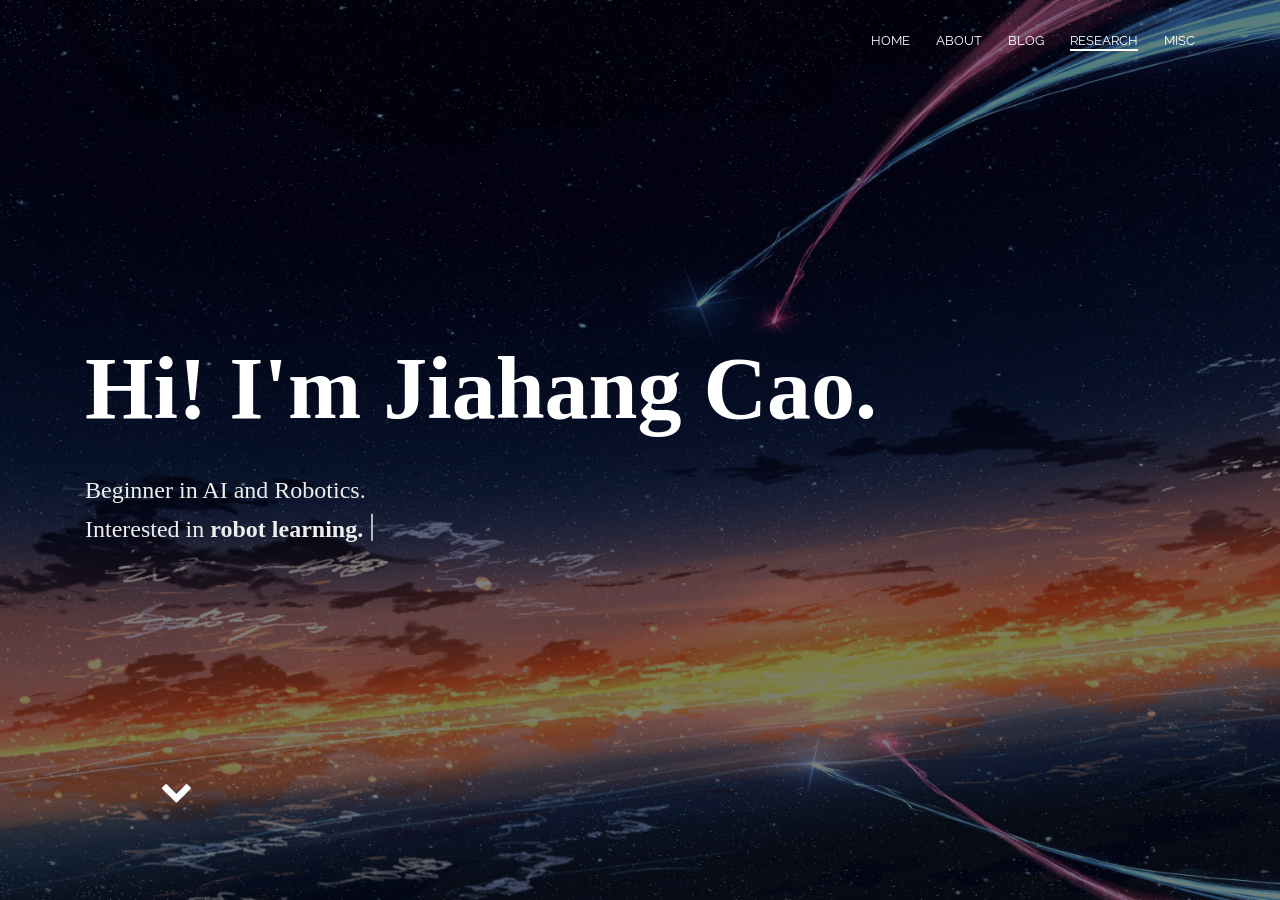
==== commit 348e0822: "add blog section" ====
--- a/index.html
+++ b/index.html
@@ -100,10 +100,12 @@
 
     <style>
       html.site-loading #about,
+      html.site-loading #featured-writing,
       html.site-loading #research,
       html.site-loading #portfolio,
       html.site-loading #footer,
       html.site-loading #partial-about,
+      html.site-loading #partial-featured-writing,
       html.site-loading #partial-research,
       html.site-loading #partial-portfolio {
         display: none !important;
@@ -156,6 +158,9 @@
             </li>
             <li class="nav-item">
               <a href="#about" class="nav-link" data-scroll-nav="1">About</a>
+            </li>
+            <li class="nav-item">
+              <a href="blog/" class="nav-link">Blog</a>
             </li>
             <li class="nav-item">
               <a href="#research" class="nav-link" data-scroll-nav="2">Research</a>
@@ -210,6 +215,43 @@
     <!--Home Section End-->
 
     <div id="partial-about"></div>
+    <section
+      id="featured-writing"
+      class="featured-writing pt-80 pb-90"
+      aria-labelledby="featured-writing-title">
+      <div class="container">
+        <div class="featured-writing-shell">
+          <div class="featured-writing-label">
+            <span class="featured-writing-kicker">Writing</span>
+            <h2 id="featured-writing-title">Featured Writing</h2>
+            <p>
+              Technical notes that connect my research interests with longer mathematical reflections.
+            </p>
+            <a href="blog/" aria-label="View all writing">View all writing &rarr;</a>
+          </div>
+          <article class="featured-writing-card">
+            <div class="featured-writing-meta">
+              <span>Latest note</span>
+              <time datetime="2026-06-19">June 19, 2026</time>
+              <span>15 min read</span>
+            </div>
+            <h3>
+              <a href="blog/math-of-world-model-paradigms/">
+                The Math Behind World Model Paradigms for Robot Learning
+              </a>
+            </h3>
+            <p>
+              A mathematical analysis of three common World Model paradigms in robot learning from the perspectives of probabilistic modeling and structured optimization: IDM-style, Single-backbone, and MoT-style.
+            </p>
+            <div class="featured-writing-tags" aria-label="Article tags">
+              <span>Robot Learning</span>
+              <span>World Models</span>
+              <span>Mathematical Notes</span>
+            </div>
+          </article>
+        </div>
+      </div>
+    </section>
     <div id="partial-research"></div>
     <div id="partial-portfolio"></div>
 
@@ -227,13 +269,11 @@
           </a>
         </div>
 
-        <div
-          id="visitor-globe"
-          data-script-src="https://mapmyvisitors.com/globe.js?d=EFxwCs5Fo6mBYvuzAGVFLuyPJfY3dagno1bv1JDJK5g"
-          style="width: 300px; height: 300px; margin: 0 auto 10px auto; transform: scale(0.8); transform-origin: top center;">
-          <!-- <script type="text/javascript" id="clstr_globe"
-            src="//clustrmaps.com/globe.js?d=M8imizPcXVt23duN96Du8a9SIfARtXP6_eGpIQjZlsI">
-          </script> -->
+        <div style="width: 300px; height: 300px; margin: 0 auto 10px auto; transform: scale(0.8); transform-origin: top center;">
+            <!-- <script type="text/javascript" id="clstr_globe"
+              src="//clustrmaps.com/globe.js?d=M8imizPcXVt23duN96Du8a9SIfARtXP6_eGpIQjZlsI">
+            </script> -->
+            <script type="text/javascript" id="mmvst_globe" src="//mapmyvisitors.com/globe.js?d=EFxwCs5Fo6mBYvuzAGVFLuyPJfY3dagno1bv1JDJK5g"></script>
         </div>
         <div class="row text-center">
           <div class="col-md-12">
--- a/css/site-extra.css
+++ b/css/site-extra.css
@@ -4,6 +4,7 @@
 }
 
 html.site-loading #about,
+html.site-loading #featured-writing,
 html.site-loading #research,
 html.site-loading #portfolio,
 html.site-loading #footer {
@@ -63,3 +64,311 @@
 .portfolio .item-overlay p {
   font-family: "PingFang SC", "Microsoft YaHei", "Noto Sans SC", "Source Han Sans SC", sans-serif;
 }
+
+.featured-writing {
+  background: #fafafa;
+  border-top: 1px solid rgba(34, 34, 34, 0.05);
+  border-bottom: 1px solid rgba(34, 34, 34, 0.08);
+}
+
+.featured-writing-shell {
+  display: grid;
+  grid-template-columns: minmax(190px, 0.34fr) minmax(0, 1fr);
+  gap: 42px;
+  align-items: stretch;
+  position: relative;
+}
+
+.featured-writing-shell:before {
+  content: "";
+  position: absolute;
+  top: 6px;
+  bottom: 6px;
+  left: 31%;
+  width: 1px;
+  background: rgba(34, 34, 34, 0.12);
+}
+
+.featured-writing-kicker {
+  display: block;
+  margin-bottom: 10px;
+  color: #748182;
+  font-family: "Open Sans", sans-serif;
+  font-size: 12px;
+  font-weight: 700;
+  line-height: 1.4;
+  text-transform: uppercase;
+}
+
+.featured-writing-label h2 {
+  margin: 0 0 14px;
+  color: #222;
+  font-size: 24px;
+  font-weight: 600;
+  line-height: 1.25;
+  text-transform: uppercase;
+}
+
+.featured-writing-label p {
+  max-width: 260px;
+  margin: 0 0 18px;
+  color: #555;
+  font-size: 14px;
+  line-height: 1.75;
+}
+
+.featured-writing-label a,
+.writing-index-back,
+.writing-card-link {
+  color: rgb(26, 115, 206);
+  font-family: "Open Sans", sans-serif;
+  font-size: 14px;
+  font-weight: 600;
+  text-decoration: none;
+}
+
+.featured-writing-label a:hover,
+.writing-index-back:hover,
+.writing-card-link:hover {
+  color: rgb(0, 71, 119);
+}
+
+.featured-writing-card {
+  position: relative;
+  margin-left: 10px;
+  padding: 30px 34px;
+  border: 1px solid rgba(34, 34, 34, 0.1);
+  background: #fff;
+  box-shadow: 0 18px 45px rgba(34, 34, 34, 0.06);
+}
+
+.featured-writing-card:before {
+  content: "";
+  position: absolute;
+  top: 35px;
+  left: -53px;
+  width: 53px;
+  height: 1px;
+  background: rgba(34, 34, 34, 0.18);
+}
+
+.featured-writing-card:after {
+  content: "";
+  position: absolute;
+  top: 30px;
+  left: -58px;
+  width: 11px;
+  height: 11px;
+  border: 2px solid #fff;
+  background: rgb(0, 71, 119);
+}
+
+.featured-writing-meta,
+.writing-card-meta {
+  display: flex;
+  flex-wrap: wrap;
+  gap: 8px 16px;
+  margin-bottom: 12px;
+  color: #748182;
+  font-family: "Open Sans", sans-serif;
+  font-size: 13px;
+  line-height: 1.4;
+}
+
+.featured-writing-card h3 {
+  margin: 0 0 13px;
+  color: #222;
+  font-size: 24px;
+  font-weight: 600;
+  line-height: 1.32;
+}
+
+.featured-writing-card h3 a:hover {
+  color: rgb(0, 71, 119);
+}
+
+.featured-writing-card p {
+  max-width: 780px;
+  margin: 0 0 18px;
+  color: #484848;
+  line-height: 1.75;
+}
+
+.featured-writing-tags,
+.writing-tags {
+  display: flex;
+  flex-wrap: wrap;
+  gap: 8px;
+}
+
+.featured-writing-tags span,
+.writing-tags span {
+  border: 1px solid rgba(34, 34, 34, 0.12);
+  background: rgba(242, 242, 242, 0.65);
+  color: #555;
+  font-family: "Open Sans", sans-serif;
+  font-size: 12px;
+  line-height: 1;
+  padding: 7px 10px;
+}
+
+.writing-page {
+  background: #f7f7f7;
+  color: #484848;
+}
+
+.writing-page nav.blog-nav {
+  position: fixed;
+  background: #fff;
+  box-shadow: 0 0 18px 1px rgba(0, 0, 0, 0.08);
+}
+
+.writing-page nav.blog-nav .logo,
+.writing-page nav.blog-nav .nav-item,
+.writing-page nav.blog-nav .nav-item .nav-link {
+  color: #000 !important;
+}
+
+.writing-page nav.blog-nav .nav-item .nav-link:before {
+  background-color: #000;
+}
+
+.writing-page nav.blog-nav .logo {
+  font-family: Georgia, "Times New Roman", "Songti SC", serif;
+  font-size: 21px;
+  font-weight: 600;
+  line-height: 1;
+  text-transform: none;
+}
+
+.writing-page nav.blog-nav .nav-item .nav-link.active {
+  font-weight: 600;
+}
+
+.writing-index {
+  min-height: 100vh;
+  padding: 140px 0 90px;
+}
+
+.writing-index-header {
+  margin-bottom: 44px;
+  padding-bottom: 32px;
+  border-bottom: 1px solid rgba(34, 34, 34, 0.12);
+}
+
+.writing-index-kicker {
+  margin-bottom: 10px;
+  color: #748182;
+  font-family: "Open Sans", sans-serif;
+  font-size: 12px;
+  font-weight: 700;
+  letter-spacing: 0;
+  line-height: 1.4;
+  text-transform: uppercase;
+}
+
+.writing-index-header h1 {
+  margin: 0 0 16px;
+  color: #222;
+  font-size: 46px;
+  font-weight: 700;
+  line-height: 1.15;
+}
+
+.writing-index-header p {
+  max-width: 780px;
+  margin: 0;
+  color: #555;
+  font-size: 17px;
+  line-height: 1.8;
+}
+
+.writing-list {
+  display: grid;
+  gap: 22px;
+}
+
+.writing-card {
+  display: grid;
+  grid-template-columns: minmax(0, 1fr) auto;
+  gap: 24px;
+  padding: 30px 0;
+  border-bottom: 1px solid rgba(34, 34, 34, 0.12);
+}
+
+.writing-card h2 {
+  margin: 0 0 12px;
+  color: #222;
+  font-size: 25px;
+  font-weight: 600;
+  line-height: 1.32;
+}
+
+.writing-card h2 a:hover {
+  color: rgb(0, 71, 119);
+}
+
+.writing-card p {
+  max-width: 820px;
+  margin: 0 0 18px;
+  color: #484848;
+  line-height: 1.75;
+}
+
+.writing-card-link {
+  align-self: start;
+  white-space: nowrap;
+}
+
+@media (max-width: 991px) {
+  .featured-writing-shell {
+    grid-template-columns: 1fr;
+    gap: 26px;
+  }
+
+  .featured-writing-shell:before,
+  .featured-writing-card:before,
+  .featured-writing-card:after {
+    display: none;
+  }
+
+  .featured-writing-label {
+    margin-bottom: 0;
+  }
+
+  .featured-writing-label p {
+    max-width: 620px;
+  }
+
+  .featured-writing-card {
+    margin-left: 0;
+    padding: 26px 24px;
+  }
+
+  .writing-index {
+    padding-top: 120px;
+  }
+
+  .writing-card {
+    grid-template-columns: 1fr;
+  }
+
+  .writing-card-link {
+    justify-self: start;
+  }
+}
+
+@media (max-width: 767px) {
+  .featured-writing-card h3,
+  .writing-card h2 {
+    font-size: 21px;
+  }
+
+  .writing-index-header h1 {
+    font-size: 36px;
+  }
+
+  .writing-index-header p {
+    font-size: 16px;
+  }
+}
